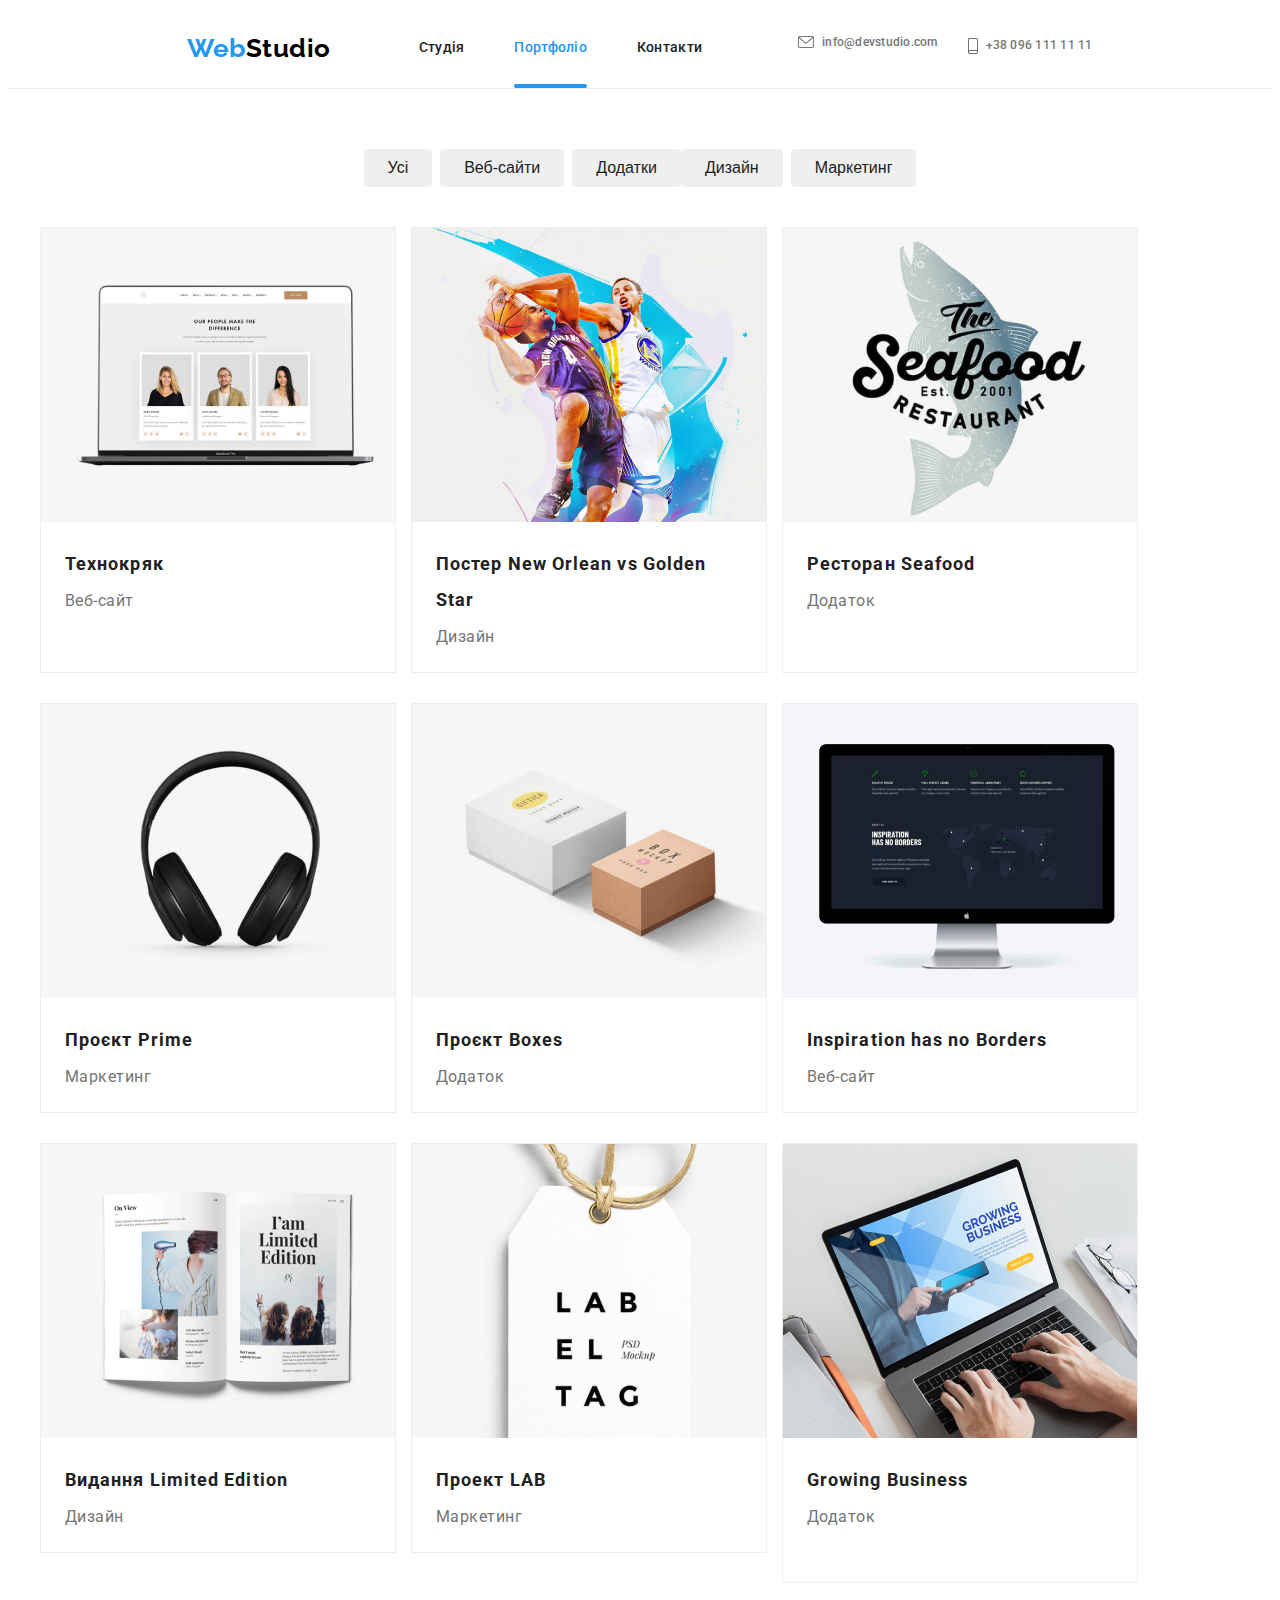
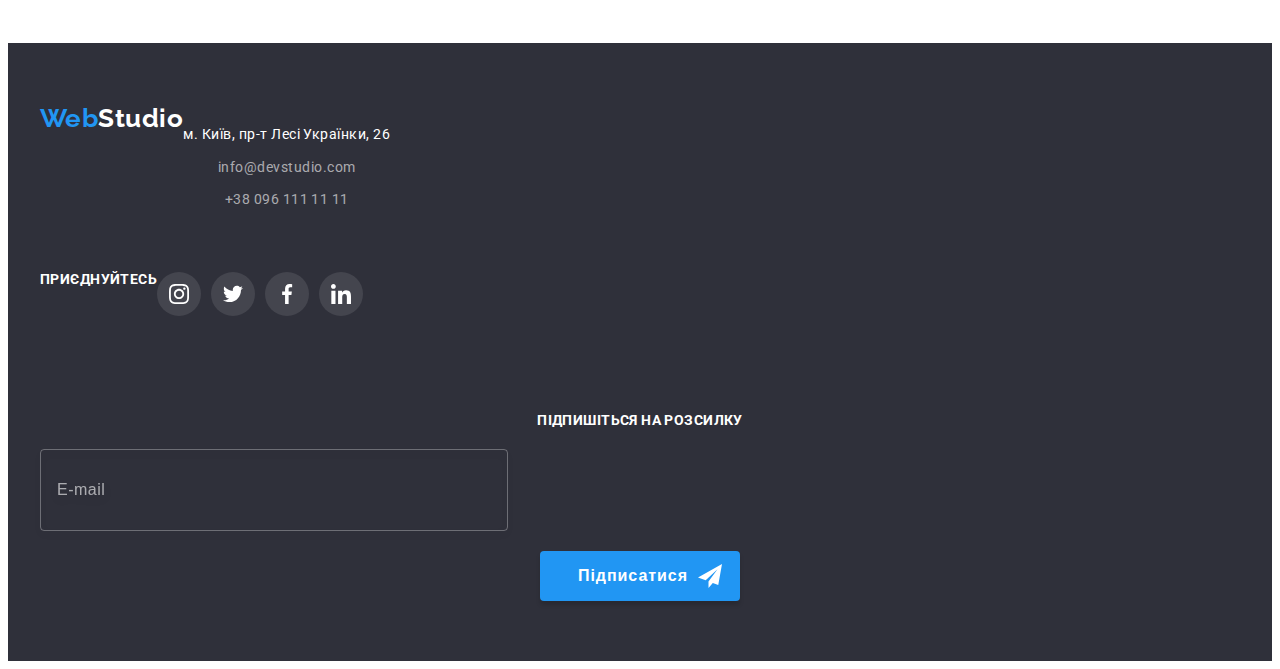
==== portfolio.html @ 5bb10274 "two" ====
<!DOCTYPE html>
<html lang="uk">
  <head>
    <meta charset="UTF-8" />
    <meta http-equiv="X-UA-Compatible" content="IE=edge" />
    <meta name="viewport" content="width=device-width, initial-scale=1.0" />
    <title>Document</title>
    <link
      href="https://fonts.googleapis.com/css2?family=Raleway:wght@700&family=Roboto:wght@400;500;700;900&display=swap"
      rel="stylesheet"
    />
    <link
      rel="stylesheet"
      href="https://cdnjs.cloudflare.com/ajax/libs/modern-normalize/1.1.0/modern-normalize.min.css"
      integrity="sha512-wpPYUAdjBVSE4KJnH1VR1HeZfpl1ub8YT/NKx4PuQ5NmX2tKuGu6U/JRp5y+Y8XG2tV+wKQpNHVUX03MfMFn9Q=="
      crossorigin="anonymous"
      referrerpolicy="no-referrer"
    />
    <link rel="stylesheet" href="./css/main.min.css" />
  </head>

  <body>
    <!--Шапка сайта-->
<header class="header">

  <div class=" header__container container ">
    <a href="./index.html" class="logo">Web<span class="logo__accent">Studio</span></a>


    <button class="navigation-menu__button is-open" type="button" aria-expanded="false" data-menu-button>
      <svg class="menu-icon" width="40" height="40" aria-label="Мобільне меню" aria-controls="navigation__content">
        <use class="menu-btn__menu" href="./images/icons.svg#menu"></use>
        <use class="menu-btn__close" href="./images/icons.svg#close"></use>
      </svg>
    </button>
    <div class="header__mobile is-open" id="header__mobile" data-menu>
      <nav class="navigation navigation-menu">
        <ul class="navigation__list--menu ">
          <li class="navigation__item--menu ">
            <a class="navigation__link--menu  current" href="./index.html">Студія</a>
          </li>
          <li class="navigation__item--menu ">
            <a class="navigation__link--menu " href="./portfolio.html">Портфоліо</a>
          </li>
          <li class="navigation__item--menu "><a class="navigation__link--menu " href="">Контакти</a></li>
        </ul>
      </nav>
      <ul class="contacts--menu ">
        <li class="contacts__item--menu ">
          <a class="contacts__link--menu " href="tel:info@devstudio.com">
            <!--<svg class=" mobile-menu contacts__icon" width="16" height="12">
                    <use href="./images/icons.svg#envelope" />
                  </svg>--> info@devstudio.com
          </a>
        </li>
        <li class="contacts__item--menu ">
          <a class="contacts__link--menu " href="mailto:+380961111111">
            <!--<svg class=" mobile-menu contacts__icon" width="10" height="16">
                    <use href="./images/icons.svg#smartphone" />
                  </svg>-->
            +38 096 111 11 11
          </a>
        </li>
      </ul>
      <ul class="social-menu">
        <li class="social-menu__item"> <a class="social-menu__link" href="">Instagram</a> </li>
        <li class="social-menu__item"> <a class="social-menu__link" href="">Twitter</a> </li>
        <li class="social-menu__item"> <a class="social-menu__link" href="">Facebook</a> </li>
        <li class="social-menu__item"> <a class="social-menu__link" href="">Linkedin</a> </li>
      </ul>
    </div>
    <div class="header__meta">
      <nav class="navigation">

        <ul class="navigation__list">
          <li class="navigation__item">
            <a class="navigation__link" href="./index.html">Студія</a>
          </li>
          <li class="navigation__item">
            <a class="navigation__link navigation__link--current" href="./portfolio.html">Портфоліо</a>
          </li>
          <li class="navigation__item"><a class="navigation__link" href="">Контакти</a></li>
        </ul>
      </nav>
      <ul class="contacts">
        <li class="contacts__item">
          <a class="contacts__link" href="tel:info@devstudio.com"><svg class="contacts__icon" width="16" height="12">
              <use href="./images/icons.svg#envelope" />
            </svg>info@devstudio.com</a>
        </li>
        <li class="contacts__item">
          <a class="contacts__link" href="mailto:+380961111111"><svg class="contacts__icon" width="10" height="16">
              <use href="./images/icons.svg#smartphone" />
            </svg>
            +38 096 111 11 11
          </a>
        </li>
      </ul>
    </div>

  </div>
</header>


    <main>
      <!--Проект-->
      <section class="section-project">
        <div class="container">
          <h1 class="visually-hidden ">Наші проєкти</h1>
          <ul class="filter-project">
            <li class="filter-project__item">
              <button class="filter-project__button" type="button">Усі</button>
            </li>
            <li class="filter-project__item">
              <button class="filter-project__button" type="button">Веб-сайти</button>
            </li>
            <li class="filter-project__item">
              <button class="filter-project__button" type="button">Додатки</button>
            </li>
            <li class="filter-project__item">
              <button class="filter-project__button" type="button">Дизайн</button>
            </li>
            <li class="filter-project__item">
              <button class="filter-project__button" type="button">Маркетинг</button>
            </li>
          </ul>
          <ul class="project-work">
            <li class="project-work__item">
              <a class="project-work__link" href="">
                <div class="project-work__overlay">
                  <img class="project-work__img" src="./images/imgq.jpg" alt="сайт" width="370" />
                  <div class="project-work__meta">
                    <p class="project-work__text">
                      Ресурс пропонує комплексні пропозиції з різним рівнем
                      функціоналу та сервісів. Все це дозволить відвідувачу
                      отримати вичерпні відомості про компанію чи приватну
                      особу.
                    </p>
                  </div>
                </div>

                <div class="project-work__content">
                  <h2 class="project-work__title">Технокряк</h2>
                  <p class="project-work__product">Веб-сайт</p>
                </div>
              </a>
            </li>
            <li class="project-work__item">
              <a class="project-work__link" href=""
                ><div class="project-work__overlay">
                  <img class="project-work__img" src="./images/imgw.jpg" alt="дизайн" width="370" />
                  <div class="project-work__meta">
                    <p class="project-work__text">
                      Ресурс пропонує комплексні пропозиції з різним рівнем
                      функціоналу та сервісів. Все це дозволить відвідувачу
                      отримати вичерпні відомості про компанію чи приватну
                      особу.
                    </p>
                  </div>
                </div>
                <div class="project-work__content">
                  <h2 class="project-work__title">Постер New Orlean vs Golden Star</h2>
                  <p class="project-work__product">Дизайн</p>
                </div>
              </a>
            </li>
            <li class="project-work__item">
              <a class="project-work__link" href="" 
                ><div class="project-work__overlay">
                  <img class="project-work__img" src="./images/imgp.jpg" alt="додаток" width="370" />
                  <div class="project-work__meta">
                    <p class="project-work__text">
                      Ресурс пропонує комплексні пропозиції з різним рівнем
                      функціоналу та сервісів. Все це дозволить відвідувачу
                      отримати вичерпні відомості про компанію чи приватну
                      особу.
                    </p>
                  </div>
                </div>

                <div class="project-work__content">
                  <h2 class="project-work__title">Ресторан Seafood</h2>
                  <p class="project-work__product">Додаток</p>
                </div>
              </a>
            </li>
            <li class="project-work__item">
              <a class="project-work__link" href=""
                ><div class="project-work__overlay">
                  <img class="project-work__img" src="./images/imgr.jpg" alt="маркетинг" width="370" />
                  <div class="project-work__meta">
                    <p class="project-work__text">
                      Ресурс пропонує комплексні пропозиції з різним рівнем
                      функціоналу та сервісів. Все це дозволить відвідувачу
                      отримати вичерпні відомості про компанію чи приватну
                      особу.
                    </p>
                  </div>
                </div>

                <div class="project-work__content">
                  <h2 class="project-work__title">Проєкт Prime</h2>
                  <p class="project-work__product">Маркетинг</p>
                </div>
              </a>
            </li>
            <li class="project-work__item">
              <a class="project-work__link" href="">
                <div class="project-work__overlay">
                  <img class="project-work__img" src="./images/imgt.jpg" alt="проєтк" width="370" />
                  <div class="project-work__meta">
                    <p class="project-work__text">
                      Ресурс пропонує комплексні пропозиції з різним рівнем
                      функціоналу та сервісів. Все це дозволить відвідувачу
                      отримати вичерпні відомості про компанію чи приватну
                      особу.
                    </p>
                  </div>
                </div>
                <div class="project-work__content">
                  <h2 class="project-work__title">Проєкт Boxes</h2>
                  <p class="project-work__product">Додаток</p>
                </div>
              </a>
            </li>
            <li class="project-work__item">
              <a class="project-work__link" href="">
                <div class="project-work__overlay">
                  <img class="project-work__img" src="./images/imgy.jpg" alt="веб-сайт" width="370" />
                  <div class="project-work__meta">
                    <p class="project-work__text">
                      Ресурс пропонує комплексні пропозиції з різним рівнем
                      функціоналу та сервісів. Все це дозволить відвідувачу
                      отримати вичерпні відомості про компанію чи приватну
                      особу.
                    </p>
                  </div>
                </div>
                <div class="project-work__content">
                  <h2 class="project-work__title">Inspiration has no Borders</h2>
                  <p class="project-work__product">Веб-сайт</p>
                </div>
              </a>
            </li>
            <li class="project-work__item">
              <a class="project-work__link" href=""
                ><div class="project-work__overlay">
                  <img class="project-work__img" src="./images/imgu.jpg" alt="видання" width="370" />
                  <div class="project-work__meta">
                    <p class="project-work__text">
                      Ресурс пропонує комплексні пропозиції з різним рівнем
                      функціоналу та сервісів. Все це дозволить відвідувачу
                      отримати вичерпні відомості про компанію чи приватну
                      особу.
                    </p>
                  </div>
                </div>

                <div class="project-work__content">
                  <h2 class="project-work__title">Видання Limited Edition</h2>
                  <p class="project-work__product">Дизайн</p>
                </div>
              </a>
            </li>
            <li class="project-work__item">
              <a class="project-work__link" href=""
                ><div class="project-work__overlay">
                  <img class="project-work__img" src="./images/imgi.jpg" alt="проект" width="370" />
                  <div class="project-work__meta">
                    <p class="project-work__text">
                      Ресурс пропонує комплексні пропозиції з різним рівнем
                      функціоналу та сервісів. Все це дозволить відвідувачу
                      отримати вичерпні відомості про компанію чи приватну
                      особу.
                    </p>
                  </div>
                </div>

                <div class="project-work__content">
                  <h2 class="project-work__title">Проект LAB</h2>
                  <p class="project-work__product">Маркетинг</p>
                </div>
              </a>
            </li>
            <li class="project-work__item">
              <a class="project-work__link" href=""
                ><div class="project-work__overlay">
                  <img class="project-work__img"
                    src="./images/imgo.jpg"
                    alt="бізнес додаток"
                    width="370"
                  />
                  <div class="project-work__meta">
                    <p class="project-work__text">
                      Ресурс пропонує комплексні пропозиції з різним рівнем
                      функціоналу та сервісів. Все це дозволить відвідувачу
                      отримати вичерпні відомості про компанію чи приватну
                      особу.
                    </p>
                  </div>
                </div>

                <div class="project-work__content">
                  <h2 class="project-work__title">Growing Business</h2>
                  <p class="project-work__product">Додаток</p>
                </div>
              </a>
            </li>
          </ul>
        </div>
      </section>
    </main>
    <!--Футер-->
    <footer class="footer">
      <div class="container">
        <ul class="footer__list">
          <li class="footer__item">
            <a href="./index.html" class="logo">Web<span class="logos">Studio</span></a>
            <address class="address">
              <ul class="adress__list">
                <li class="adress__item">
                  <a class="adress__map" href="" target="_blank" rel="noopener noreferrer">
                    м. Київ, пр-т Лесі Українки, 26
                  </a>
                </li>
                <li class="adress__item">
                  <a class="adress__link" href="tel:info@devstudio.com">info@devstudio.com</a>
                </li>
                <li class="adress__item">
                  <a class="adress__link" href="mailto:+380961111111">+38 096 111 11 11</a>
                </li>
              </ul>
            </address>
          </li>
          <li class="footer__item">
            <p class="social-networks__text">Приєднуйтесь</p>
            <ul class="social-networks">
              <li class="social-networks__item">
                <a class="social-networks__link" href=""><svg class="social-networks__icon" width="20" height="20">
                    <use href="./images/icons.svg#instagram" />
                  </svg></a>
              </li>
              <li class="social-networks__item">
                <a class="social-networks__link" href=""><svg class="social-networks__icon" width="20" height="20">
                    <use href="./images/icons.svg#twitter" />
                  </svg></a>
              </li>
              <li class="social-networks__item">
                <a class="social-networks__link" href=""><svg class="social-networks__icon" width="20" height="20">
                    <use href="./images/icons.svg#facebook" />
                  </svg></a>
              </li>
              <li class="social-networks__item">
                <a class="social-networks__link" href=""><svg class="social-networks__icon" width="20" height="20">
                    <use href="./images/icons.svg#linkedin" />
                  </svg></a>
              </li>
            </ul>
          </li>
          <li class="footer__item--form">
            <p class="footer-form__text">Підпишіться на розсилку</p>
            <form class="footer-form"> <label class="footer-form__label">
                <input class="footer-form__input" type="email" name="email" placeholder="E-mail" /></label>
    
              <button class="footer-form__button" type="submit">Підписатися <svg class="footer-form__icon" width="24"
                  height="24">
                  <use href="./images/icons.svg#send" />
                </svg></button>
            </form>
          </li>
        </ul>
      </div>
    </footer>
  </body>
</html>
---- css/main.min.css ----
.navigation__link--current::after{content:"";display:block;width:100%;height:3.75px;background-color:#2196f3;bottom:0;left:0;border-radius:2px}.adress__link:hover,.adress__map:hover,.contacts__link:hover,.navigation__link:hover,.adress__link:focus,.adress__map:focus,.contacts__link:focus,.navigation__link:focus{color:#2196f3}.occupation__list{display:flex;flex-wrap:wrap}.header{background-color:#fff;border-bottom:1px solid #ececec;position:relative}.header__container{justify-content:center;align-items:center;display:flex}.logo{font-family:Raleway,cursive;font-weight:700;font-size:26px;line-height:1.19;text-decoration:none;color:#2196f3}.logo__accent{color:#000}.logos{color:#fff}.navigation__item:not(:last-child){margin-right:50px}.navigation__list{display:flex;margin-left:88px;margin-right:96px}.navigation__link{position:relative;padding-top:32px;padding-bottom:32px;display:block;font-weight:500;font-size:14px;line-height:1.14;letter-spacing:.02em;text-decoration:none;color:#212121;transition:color 250ms cubic-bezier(0.4, 0, 0.2, 1)}.navigation__link--current{color:#2196f3;text-decoration:none}.navigation__link--current::after{position:absolute}.contacts{margin-left:auto;justify-content:center;align-items:center;display:block}.contacts__link{justify-content:center;align-items:center;display:flex;font-weight:500;font-size:12px;line-height:1.16;letter-spacing:.02em;text-decoration:none;color:#757575;transition:color 250ms cubic-bezier(0.4, 0, 0.2, 1)}.contacts__link:hover .contacts__icon{fill:#2196f3}.contacts__link:focus .contacts__icon{fill:#2196f3}.contacts__icon{margin-right:8px;fill:#757575;transition:fill 250ms cubic-bezier(0.4, 0, 0.2, 1)}@media screen and (min-width: 1200px){.contacts__icon .contacts__icon{margin-right:10px}}.header__mobile{display:flex;justify-content:space-between}.header__meta{display:none}@media screen and (min-width: 768px){.header__meta{display:flex}.header__mobile{display:none}.contacts{display:flex;flex-direction:column;align-items:baseline}.contacts__item{margin-right:0}.contacts__item:not(:last-child){margin-bottom:10px}}@media screen and (min-width: 1200px){.contacts{flex-direction:row;margin-left:auto;justify-content:center;align-items:center;display:flex}.contacts__link{justify-content:center;align-items:center;display:inline-flex}.contacts__item:not(:last-child){margin-right:30px}}.navigation-menu__button{display:inline-flex;margin-left:auto;border:0;background-color:rgba(0,0,0,0);width:40px;height:40px}@media screen and (min-width: 768px){.navigation-menu__button{display:none}}.navigation-menu__button .menu-btn__close{display:none}.navigation-menu__button.is-open .menu-btn__close{display:block}.navigation-menu__button.is-open .menu-btn__menu{display:none}.header__mobile{padding-left:40px;align-items:flex-start;display:none;position:absolute;top:100%;left:0;width:100vw;height:100vh;background-color:#fff}@media screen and (min-width: 768px){.header__mobile{display:none}}.header__mobile.is-open{display:block}@media screen and (min-width: 768px){.header__mobile.is-open{display:none}}.social-menu{margin-top:64px;display:flex;align-items:flex-start}@media screen and (min-width: 768px){.social-menu{display:none}}.social-menu__link{text-decoration:none;font-weight:500;font-size:18px;line-height:1.22;letter-spacing:.02em;color:#2196f3}.social-menu__item:not(:last-child){margin-right:20px}.navigation__list--menu{margin-bottom:302px}@media screen and (min-width: 768px){.navigation__list--menu{display:none}}.navigation__item--menu{text-align:left;font-weight:500;font-size:40px;line-height:1.175;letter-spacing:.02em}.navigation__item--menu:not(:last-child){margin-bottom:32px}.navigation__link--menu{text-decoration:none;color:#212121}@media screen and (min-width: 768px){.contacts--menu{display:none}.contacts--menu .contacts__item--menu{font-weight:500;font-size:24px;line-height:1.16;letter-spacing:.02em}.contacts--menu .contacts__item--menu:not(:last-child){margin-bottom:32px}}.contacts__link--menu{text-decoration:none;color:#757575}.hero{margin:0 auto;padding-top:118px;padding-bottom:118px;text-align:center;background-color:#2f303a;background-image:linear-gradient(rgba(47, 48, 58, 0.4), rgba(47, 48, 58, 0.4)),url("../images/fon.jpg");background-repeat:no-repeat;background-size:cover;background-position:center}.hero__title{max-width:360px;margin:0 auto;font-weight:900;font-size:26px;line-height:1.6;text-align:center;letter-spacing:.06em;text-transform:uppercase;color:#fff}@media screen and (min-width: 1200px){.hero{padding-top:200px;padding-bottom:200px}.hero__title{max-width:696px;margin:0 auto;font-weight:900;font-size:44px;line-height:1.36}}@media screen and (min-width: 1200px){.hero__button{width:216px}}@media screen and (min-width: 480px){.hero__button{width:200px}}.hero__button{border-radius:4px;padding-top:10px;padding-bottom:10px;margin-top:30px;height:50px;font-weight:700;font-size:16px;line-height:1.87;align-items:center;text-align:center;letter-spacing:.06em;color:#fff;background-color:#2196f3;transition:250ms cubic-bezier(0.4, 0, 0.2, 1)}.backdrop{position:fixed;top:50%;left:50%;width:450px;height:609px;background-color:rgba(0,0,0,.2);transition:250ms cubic-bezier(0.4, 0, 0.2, 1);z-index:2;transform:translate(-50%, -50%)}.backdrop__modal{overflow:scroll;min-width:370px;min-height:342px;background-color:#fff;position:absolute;top:50%;left:50%;transform:translate(-50%, -50%)}.backdrop.is-hidden{opacity:0;pointer-events:none;overflow:visible;transition:250ms cubic-bezier(0.4, 0, 0.2, 1)}.backdrop.is-hidden .backdrop__modal{transform:translate(-50%, -50%)}.backdrop__button{width:30px;height:30px;background-color:#fff;border-radius:50%;justify-content:center;align-items:center;display:flex;border:1px solid rgba(0,0,0,.1019607843);padding:0;margin-left:auto;margin-top:8px;margin-right:8px;transition:fill 250ms cubic-bezier(0.4, 0, 0.2, 1);cursor:pointer}.backdrop__button:hover .backdrop__icon{fill:#2196f3}.backdrop__button:focus .backdrop__icon{fill:#2196f3}.backdrop__icon{transition:fill 250ms cubic-bezier(0.4, 0, 0.2, 1);cursor:pointer}.form-modal{padding-bottom:40px;padding-left:40px;padding-right:40px;width:100%;height:100%;margin-left:auto;margin-right:auto}.form-modal__title{max-width:360px;font-weight:700;font-size:20px;line-height:1.5;text-align:center;letter-spacing:.03em;margin:0 auto 12px auto;color:#212121}.form-modal__content{display:flex;flex-direction:column;margin-bottom:10px;position:relative}.form-modal__label{font-weight:400;font-size:12px;line-height:1.16;letter-spacing:.01em;color:#757575;text-align:start;margin-top:0;margin-bottom:4px}.form-modal__input{width:370px;height:40px;padding-left:30px;padding-top:11px;padding-bottom:11px;padding-right:30px}.form-modal__input:hover~.form-modal__icon{fill:#2196f3}.form-modal__input:focus~.form-modal__icon{fill:#2196f3}.form-modal__textarea{width:370px;height:120px;padding:12px 16px}.form-modal__textarea::-moz-placeholder{font-weight:400;font-size:12px;line-height:1.16;letter-spacing:.01em;color:rgba(117,117,117,.5)}.form-modal__textarea:-ms-input-placeholder{font-weight:400;font-size:12px;line-height:1.16;letter-spacing:.01em;color:rgba(117,117,117,.5)}.form-modal__textarea::placeholder{font-weight:400;font-size:12px;line-height:1.16;letter-spacing:.01em;color:rgba(117,117,117,.5)}.form-modal__input,.form-modal__textarea{margin-top:0;margin-bottom:0;outline:0;border:1px solid rgba(33,33,33,.2);border-radius:4px;transition:fill,border 250ms cubic-bezier(0.4, 0, 0.2, 1)}.form-modal__input:hover,.form-modal__textarea:hover,.form-modal__input:focus,.form-modal__textarea:focus{border:1px solid #2196f3;border-radius:4px}.form-modal__icon{position:absolute;top:0;left:12px;transform:translateY(160%);transition:fill 250ms cubic-bezier(0.4, 0, 0.2, 1)}.form-modal__checkbox{margin-top:20px;margin-bottom:30px}.form-modal__checkbox--input{position:absolute;width:1px;height:1px;margin:-1px;bottom:0;padding:0;clip:rect(0 0 0 0);overflow:hidden}.form-modal__checkbox--label{font-weight:400;font-size:12px;line-height:1.16;letter-spacing:.03em;color:#757575;justify-content:center;align-items:center;display:flex}.form-modal__checkbox--icon::before{content:" ";display:block;align-self:center;width:16px;height:15px;border:2px solid #212121;box-shadow:0px 4px 4px rgba(0,0,0,.25);border-radius:2px;margin-right:7px}.form-modal__checkbox--input:checked+.form-modal__checkbox--label .form-modal__checkbox--icon::before{content:" ";width:16px;height:15px;background-color:#2196f3;background-image:url("../images/check.svg");background-size:contain;background-origin:border-box;border-radius:2px;border:2px solid #2196f3}.form-modal__checkbox--link{-webkit-text-decoration-line:underline;text-decoration-line:underline;color:#2196f3}.form-modal__button{cursor:pointer;width:200px;height:50px;background-color:#2196f3;box-shadow:0px 4px 4px rgba(0,0,0,.15);border-radius:4px;font-weight:700;font-size:16px;line-height:1.8;justify-content:center;align-items:center;display:flex;text-align:center;letter-spacing:.06em;color:#fff;margin-top:0;margin-bottom:0;margin-left:auto;margin-right:auto;padding:10px 52px}.feature{padding-top:60px;padding-bottom:60px}@media screen and (min-width: 1200px){.feature{padding-top:94px;padding-bottom:94px}}.feature__content{background-color:#f5f4fa;border-radius:4px;justify-content:center;align-items:center;display:flex;height:120px}@media screen and (min-width: 768px){.feature__content{width:354px}}@media screen and (min-width: 1200px){.feature__content{width:270px}}@media screen and (min-width: 768px){.feature__list{display:flex;flex-wrap:wrap;margin-right:-30px}.feature__item{width:354px;margin-right:30px;margin-bottom:30px}}@media screen and (min-width: 1200px){.feature__item{width:270px;margin-bottom:0;margin-right:0}.feature__item:not(:last-child){margin-right:30px}}.feature__icon{width:70px;height:70px;justify-content:center;align-items:center;display:flex}.feature__title{margin-right:0;margin-left:0;margin-top:30px;margin-bottom:10px;font-weight:700;font-size:14px;line-height:1.14;text-transform:uppercase;color:#212121;text-align:center}@media screen and (min-width: 768px){.feature__title{text-align:left}}.feature__text{margin:0;font-weight:400;font-size:14px;line-height:1.7}@media screen and (min-width: 1200px){.occupation{display:block}}.occupation{padding-bottom:94px}.occupation__title{margin-top:0;margin-bottom:50px;font-weight:700;font-size:36px;line-height:1.16;text-align:center;color:#212121}.occupation__item{width:370px;height:294px;margin-right:30px;position:relative}.occupation__item:nth-child(3n){margin-right:0}.occupation__content{background:rgba(47,48,58,.8);position:absolute;width:100%;height:70px;margin:0;bottom:0;right:0}.occupation__text{font-weight:700;font-size:14px;line-height:1.14;text-align:center;letter-spacing:.03em;text-transform:uppercase;color:#fff;padding-top:27px;padding-bottom:27px;margin:0}@media screen and (min-width: 480px)and (max-width: 1200px){.occupation{display:none}}.section{padding-top:60px;padding-bottom:60px;background-color:#f5f4fa}@media screen and (min-width: 1200px){.section{padding-top:94px;padding-bottom:94px}}.section__title{margin-top:0;margin-bottom:30px;font-weight:700;font-size:36px;line-height:1.16;text-align:center;color:#212121}@media screen and (min-width: 1200px){.section__title{margin-bottom:50px}}@media screen and (min-width: 768px){.team{display:flex;flex-wrap:wrap;margin-right:-30px}.team__item{width:354px;margin-right:30px;margin-bottom:30px}.team__item:nth-last-child(-n+2){margin-bottom:0}}.team__content{padding-top:30px;padding-bottom:24px}.team__item{box-shadow:0px 1px 3px rgba(0,0,0,.12),0px 1px 1px rgba(0,0,0,.14),0px 2px 1px rgba(0,0,0,.2);border-radius:0px 0px 4px 4px;border-radius:0px 0px 4px 4px;background-color:#fff}.team__title{margin-top:0;margin-bottom:10px;font-weight:500;font-size:16px;line-height:1.19;text-align:center;color:#212121}.team__text{margin-top:0;margin-bottom:16px;font-weight:400;font-size:16px;line-height:1.18;text-align:center}.social{justify-content:center;align-items:center;display:flex}.social__item:not(:last-child){margin-right:10px}.social__link{border-radius:50%;justify-content:center;align-items:center;display:flex;width:40px;height:40px;background-color:#fff;transition:background-color 250ms cubic-bezier(0.4, 0, 0.2, 1)}.social__link:hover{background-color:#2196f3}.social__link:focus{background-color:#2196f3}.social__icon{width:20px;height:20px;fill:#afb1b8;transition:fill 250ms cubic-bezier(0.4, 0, 0.2, 1)}.social__link:hover .social__icon,.social__link:focus .social__icon{fill:#fff}.client{padding-top:94px;padding-bottom:98px}.client__title{margin-top:0;margin-bottom:30px;margin-left:0;margin-right:0;font-weight:700;font-size:36px;line-height:1.16;text-align:center;letter-spacing:.03em;color:#212121}@media screen and (min-width: 480px){.client__list{flex-wrap:wrap;display:flex}.client__item{margin-right:30px;margin-bottom:30px}.client__item:nth-child(3n+2){margin-right:0}}.client__list{justify-content:center;align-items:center;display:flex}.client__item:not(:last-child){margin-right:30px}.client__link{border:1px solid #afb1b8;border-radius:4px;width:170px;height:92px;justify-content:center;align-items:center;display:flex;transition:border 250ms cubic-bezier(0.4, 0, 0.2, 1)}.client__link:hover{border:1px solid #2196f3}.client__link:focus{border:1px solid #2196f3}.client__icon{justify-content:center;align-items:center;display:flex;fill:#afb1b8;transition:fill 250ms cubic-bezier(0.4, 0, 0.2, 1)}.client__link:hover .client__icon,.client__link:focus .client__icon{fill:#2196f3}.section-project{padding-top:60px;padding-bottom:60px}.filter-project{margin-top:0;margin-bottom:0;margin-left:0;margin-right:0}.filter-project__button{border-radius:4px;padding:6px 24px;cursor:pointer;font-weight:500;font-size:16px;line-height:1.62;color:#212121;transition:color,background-color 250ms cubic-bezier(0.4, 0, 0.2, 1)}@media screen and (min-width: 480px){.filter-project{display:flex;flex-wrap:wrap;width:326px}.filter-project__item{margin-right:8px}.filter-project__item:nth-child(3n){margin-right:0}}@media screen and (min-width: 768px){.filter-project{justify-content:center;align-items:center;display:flex;text-align:center;width:575px;margin:0 auto}.filter-project__item{margin-right:8px}.filter-project__item:nth-child(5n){margin-right:0}}.filter-project__item{margin-bottom:15px;border-radius:4px;transition:box-shadow 250ms cubic-bezier(0.4, 0, 0.2, 1)}.filter-project__item:hover,.filter-project__item:focus{box-shadow:0px 3px 1px rgba(0,0,0,.1),0px 1px 2px rgba(0,0,0,.08),0px 2px 2px rgba(0,0,0,.12);border-radius:4px}.filter-project .filter-project__button:hover,.filter-project .filter-project__button:focus{color:#fff;background-color:#2196f3}.project-work{margin-top:25px}.project-work__link{text-decoration:none}.project-work__item{background-color:#fff;border:1px solid #eee;transition:box-shadow 250ms cubic-bezier(0.4, 0, 0.2, 1)}@media screen and (min-width: 480px){.project-work__item{width:450px}.project-work__item:not(:last-child){margin-bottom:30px}}@media screen and (min-width: 480px){.project-work__item{width:354px;margin-right:15px}.project-work__item:not(:last-child){margin-bottom:30px}.project-work{flex-wrap:wrap;display:flex;margin-right:-15px}}.project-work__item:hover{box-shadow:0px 1px 1px rgba(0,0,0,.12),0px 4px 4px rgba(0,0,0,.06),1px 4px 6px rgba(0,0,0,.16)}.project-work__overlay{position:relative;overflow:hidden;transition:250ms cubic-bezier(0.4, 0, 0.2, 1)}.project-work__meta{position:absolute;bottom:0;left:0;margin:0;width:100%;height:100%;background-color:#2196f3;padding:63px 24px;transform:translateY(100%);opacity:0;overflow:hidden;transition:250ms cubic-bezier(0.4, 0, 0.2, 1)}.project-work__link:hover .project-work__meta{opacity:1}.project-work__link:hover .project-work__meta{transform:translateY(0)}.project-work__content{padding:20px 24px}.project-work__text{font-weight:400;font-size:18px;line-height:1.5;letter-spacing:.03em;color:#fff;margin:0}.project-work__title{margin-top:0;margin-bottom:4px;font-weight:700;font-size:18px;line-height:2;letter-spacing:.06em;text-decoration:none;color:#212121}.project-work__product{margin-top:0;margin-bottom:0;font-weight:400;font-size:16px;line-height:1.87;text-decoration:none;color:#757575}.footer{margin-top:0;margin-bottom:0;padding-top:60px;padding-bottom:60px;background-color:#2f303a;text-align:center}.footer__item:not(:last-child){margin-bottom:60px}@media screen and (min-width: 768px){.footer__item{display:flex}.adress__list{display:inline-block;align-items:flex-start}}.adress__list{margin-top:20px}.adress__item:not(:last-child){margin-bottom:9px}.adress__map{font-weight:400;font-size:14px;line-height:1.71;text-decoration:none;font-style:normal;color:#fff;transition:color 250ms cubic-bezier(0.4, 0, 0.2, 1)}.adress__link{font-weight:400;font-size:14px;line-height:1.71;text-decoration:none;font-style:normal;color:rgba(255,255,255,.6);transition:color 250ms cubic-bezier(0.4, 0, 0.2, 1)}.social-networks{justify-content:center;align-items:center;display:flex;margin-bottom:37px}.social-networks__text{font-weight:700;font-size:14px;line-height:1.14;letter-spacing:.03em;text-transform:uppercase;color:#fff;margin-top:0}.social-networks__item:not(:last-child){margin-right:10px}.social-networks__link{border-radius:50%;justify-content:center;align-items:center;display:flex;width:44px;height:44px;background-color:rgba(255,255,255,.1);transition:250ms cubic-bezier(0.4, 0, 0.2, 1)}.social-networks__link:hover{background-color:#2196f3}.social-networks__link:focus{background-color:#2196f3}.social-networks__icon{fill:#fff}.footer-form__text{font-weight:700;font-size:14px;line-height:1.14;letter-spacing:.03em;text-transform:uppercase;color:#fff;margin-bottom:20px;margin-top:0}.footer-form__input{width:450px;height:50px;border:1px solid rgba(255,255,255,.3);filter:drop-shadow(0px 4px 4px rgba(0, 0, 0, 0.15));border-radius:4px;background-color:rgba(0,0,0,0);padding:0;outline:0;padding-left:16px;padding-top:15px;padding-bottom:15px;color:#fff;margin-bottom:20px;justify-content:center;align-items:center;display:flex}.footer-form__input::-moz-placeholder{font-weight:400;font-size:16px;line-height:1.25;justify-content:center;align-items:center;display:flex;letter-spacing:.03em;color:rgba(255,255,255,.6)}.footer-form__input:-ms-input-placeholder{font-weight:400;font-size:16px;line-height:1.25;justify-content:center;align-items:center;display:flex;letter-spacing:.03em;color:rgba(255,255,255,.6)}.footer-form__input::placeholder{font-weight:400;font-size:16px;line-height:1.25;justify-content:center;align-items:center;display:flex;letter-spacing:.03em;color:rgba(255,255,255,.6)}.footer-form__icon{margin-left:10px;margin-right:8px;text-align:center}.footer-form__button{width:200px;height:50px;background-color:#2196f3;box-shadow:0px 4px 4px rgba(0,0,0,.15);border-radius:4px;font-weight:700;font-size:16px;line-height:1.87;justify-content:center;align-items:center;display:inline-flex;text-align:center;letter-spacing:.06em;color:#fff;padding-top:10px;padding-bottom:10px;padding-left:28px;padding-right:0}body{color:#757575;font-family:Roboto,sans-serif;letter-spacing:.03em}ul{list-style:none;margin:0;padding:0}button{border:none}textarea{resize:none}.container{margin:0 auto;padding:0 15px}@media screen and (min-width: 768px){.container{width:768px}}@media screen and (min-width: 1200px){.container{width:1200px}}.visually-hidden{position:absolute;width:1px;height:1px;margin:-1px;border:0;padding:0;white-space:nowrap;-webkit-clip-path:inset(100%);clip-path:inset(100%);clip:rect(0 0 0 0);overflow:hidden}/*# sourceMappingURL=main.min.css.map */
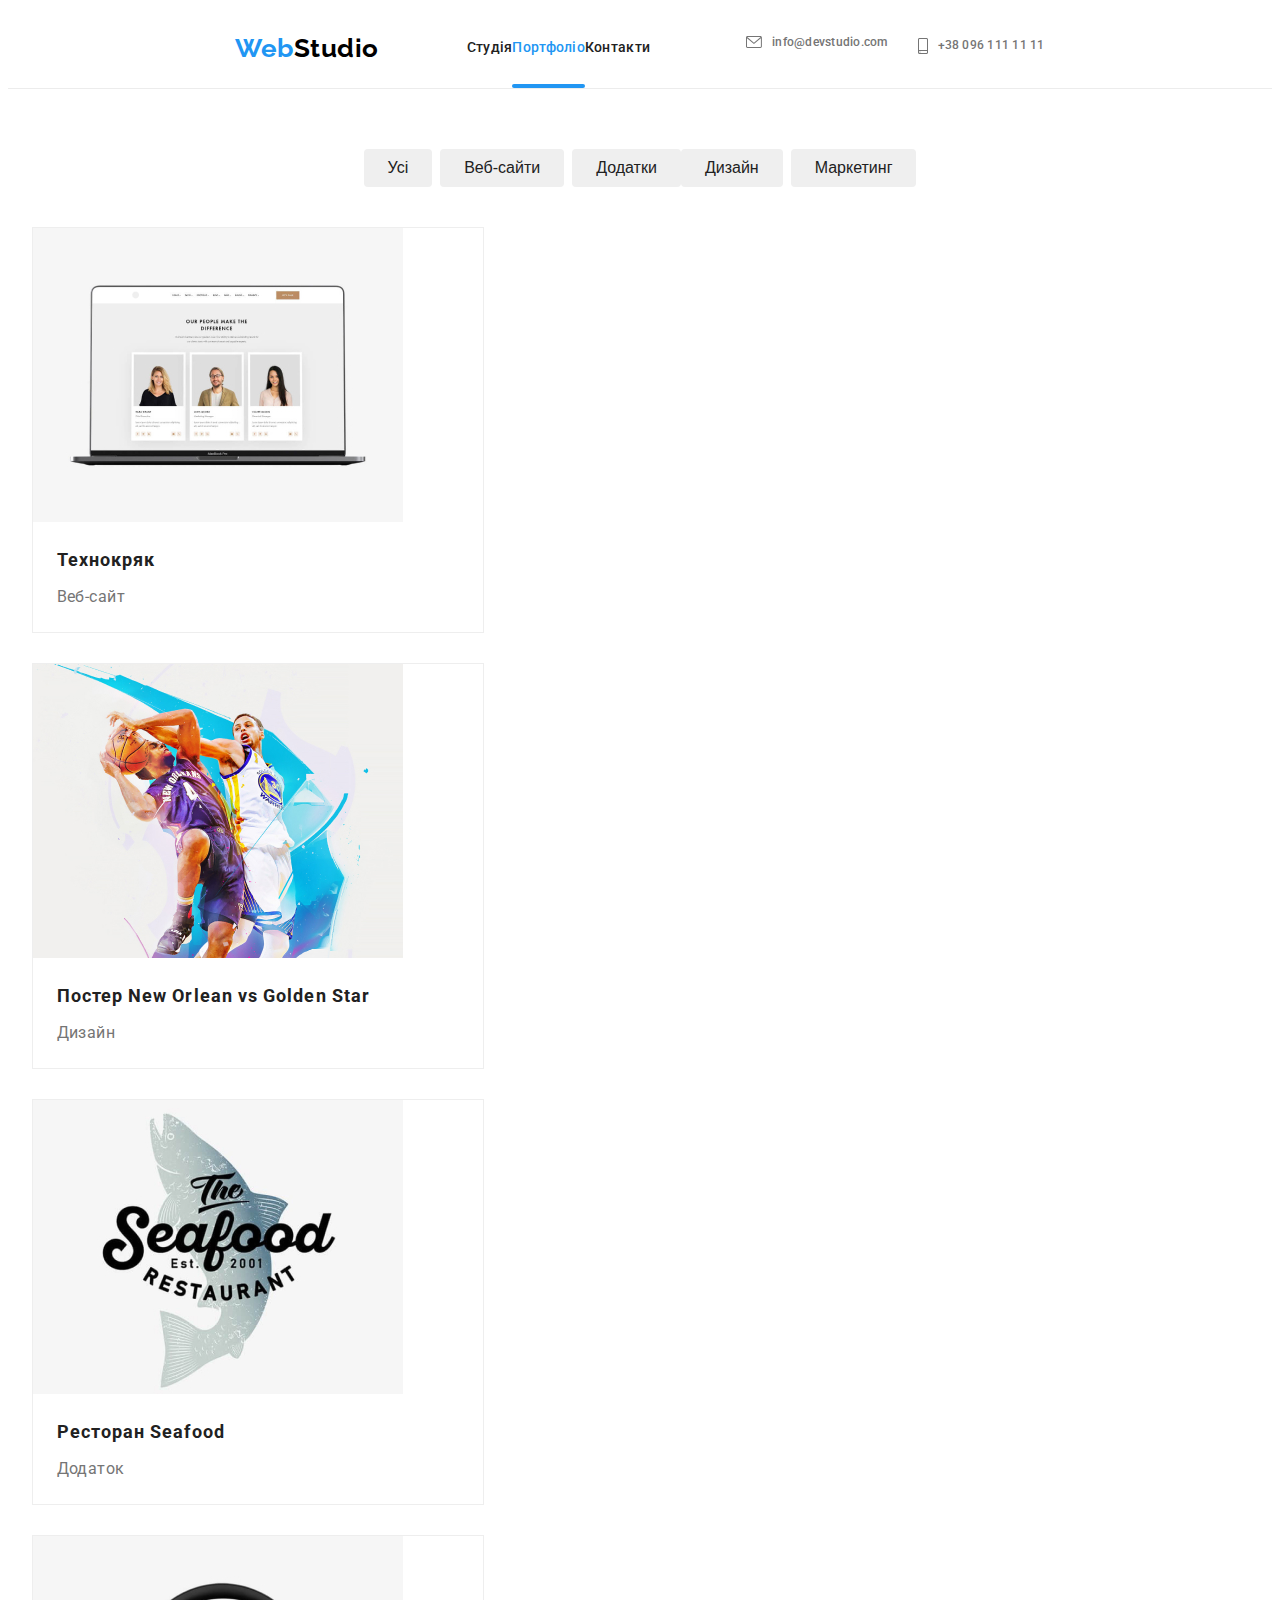
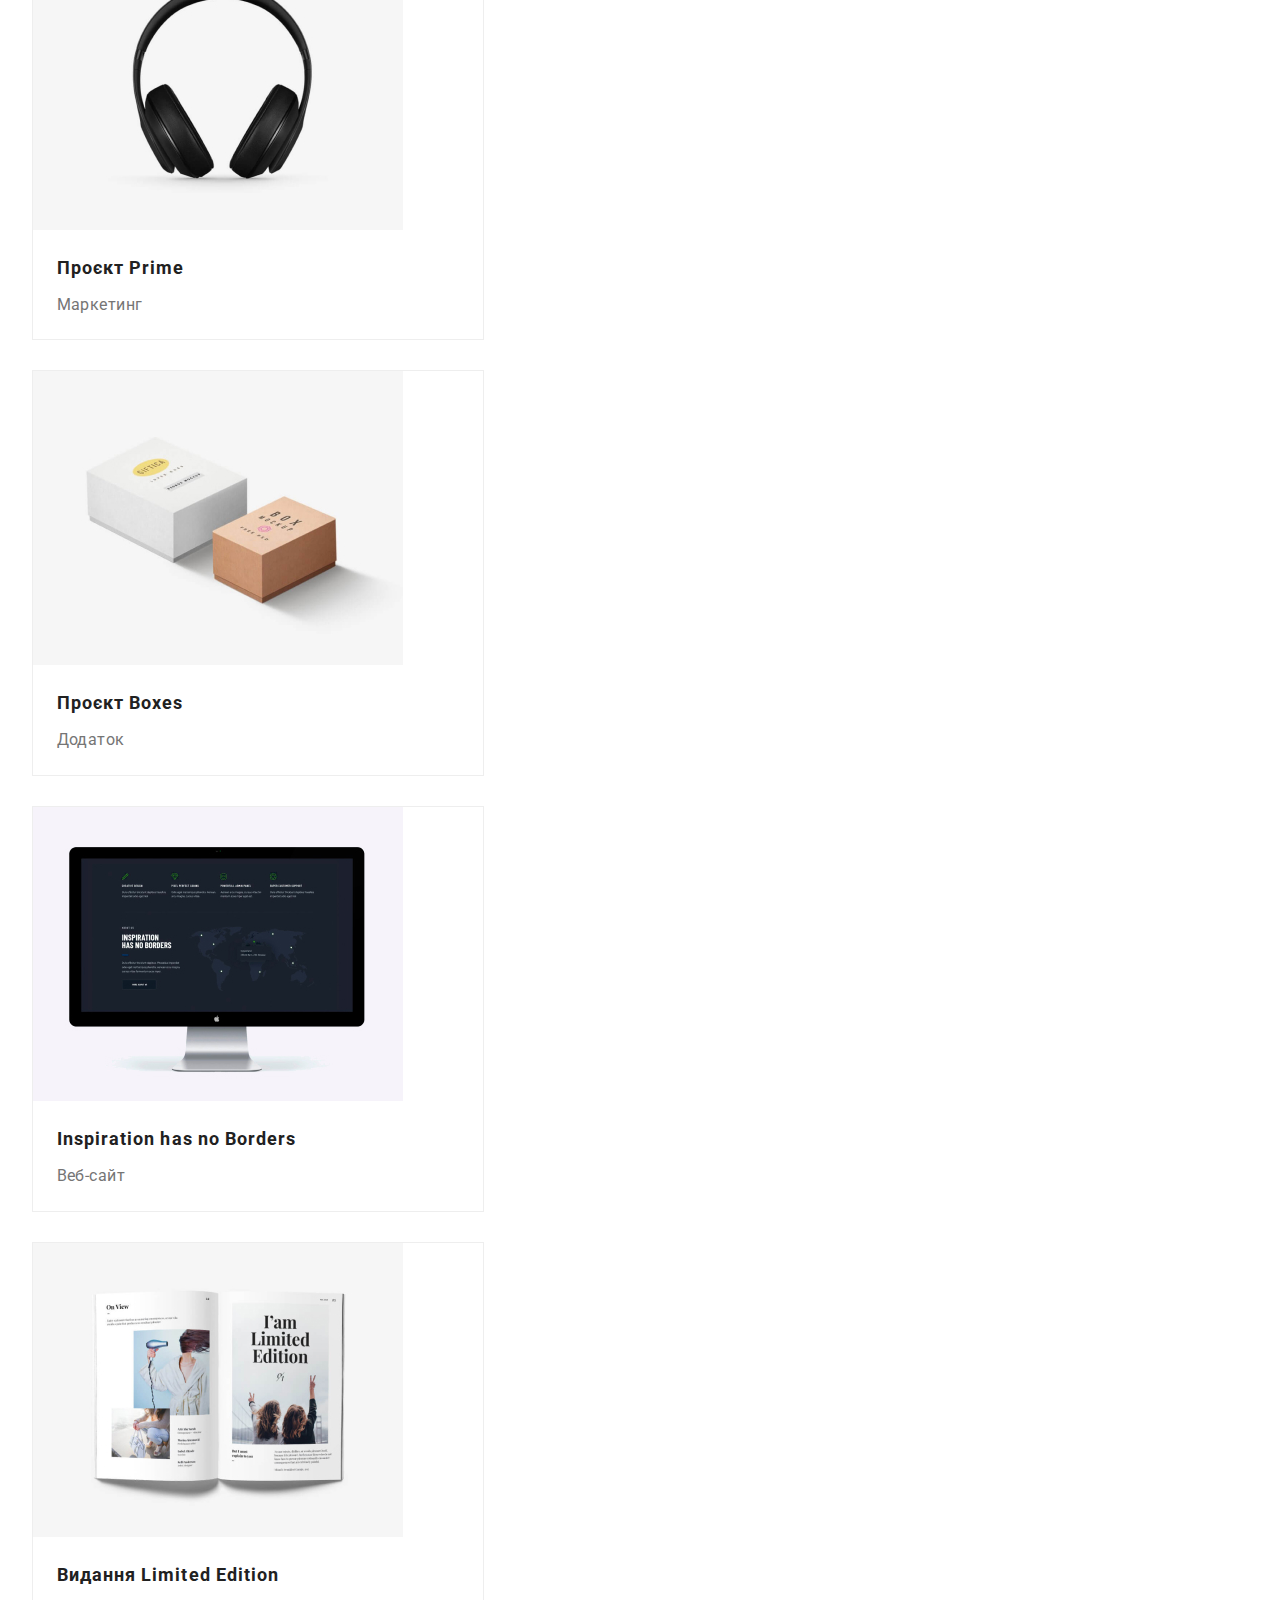
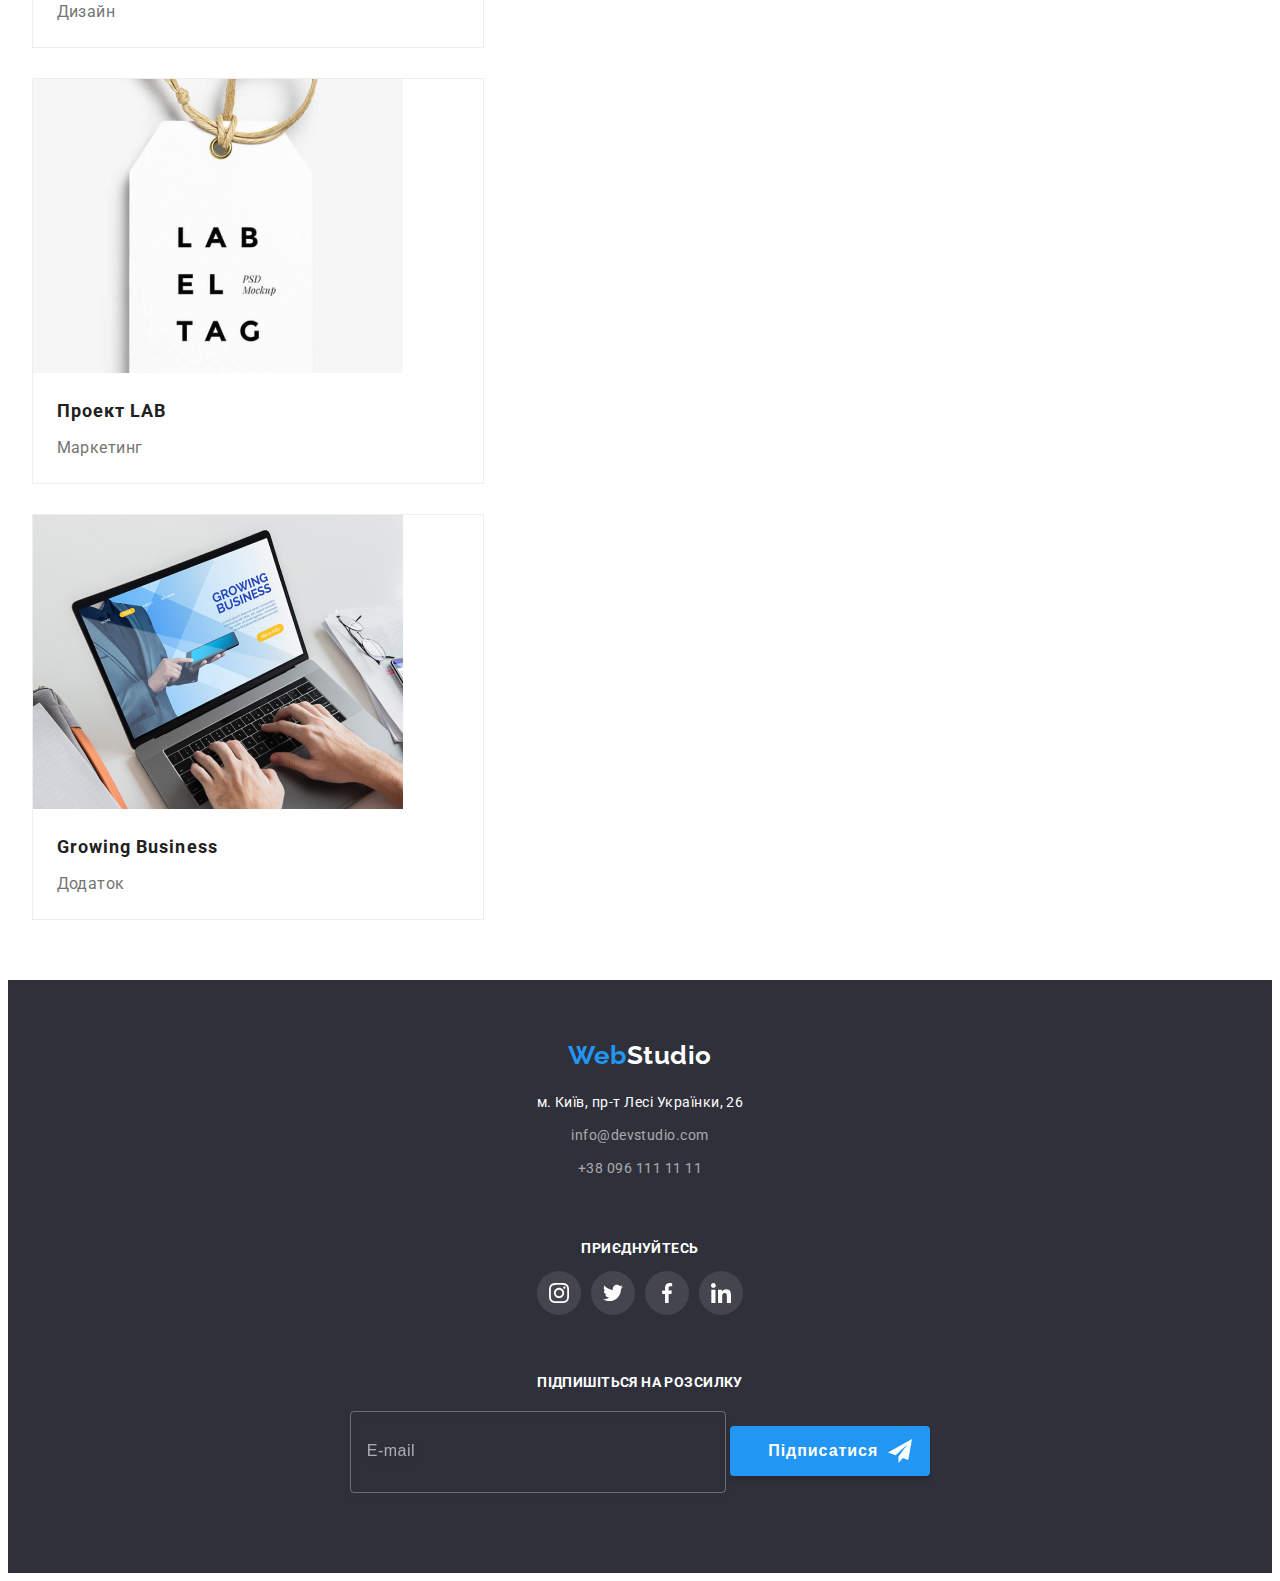
==== commit de3bf395: "three" ====
--- a/portfolio.html
+++ b/portfolio.html
@@ -22,42 +22,31 @@
   <body>
     <!--Шапка сайта-->
 <header class="header">
-
   <div class=" header__container container ">
     <a href="./index.html" class="logo">Web<span class="logo__accent">Studio</span></a>
-
-
-    <button class="navigation-menu__button is-open" type="button" aria-expanded="false" data-menu-button>
+    <button class="navigation-menu__button" type="button" aria-expanded="false" data-menu-button>
       <svg class="menu-icon" width="40" height="40" aria-label="Мобільне меню" aria-controls="navigation__content">
         <use class="menu-btn__menu" href="./images/icons.svg#menu"></use>
         <use class="menu-btn__close" href="./images/icons.svg#close"></use>
       </svg>
     </button>
-    <div class="header__mobile is-open" id="header__mobile" data-menu>
-      <nav class="navigation navigation-menu">
-        <ul class="navigation__list--menu ">
-          <li class="navigation__item--menu ">
-            <a class="navigation__link--menu  current" href="./index.html">Студія</a>
-          </li>
-          <li class="navigation__item--menu ">
-            <a class="navigation__link--menu " href="./portfolio.html">Портфоліо</a>
-          </li>
-          <li class="navigation__item--menu "><a class="navigation__link--menu " href="">Контакти</a></li>
-        </ul>
-      </nav>
+    <div class="header__mobile" id="header__mobile" data-menu>
+      <ul class="navigation__list--menu ">
+        <li class="navigation__item--menu ">
+          <a class="navigation__link--menu" href="./index.html">Студія</a>
+        </li>
+        <li class="navigation__item--menu ">
+          <a class="navigation__link--menu" href="./portfolio.html">Портфоліо</a>
+        </li>
+        <li class="navigation__item--menu "><a class="navigation__link--menu " href="">Контакти</a></li>
+      </ul>
       <ul class="contacts--menu ">
         <li class="contacts__item--menu ">
-          <a class="contacts__link--menu " href="tel:info@devstudio.com">
-            <!--<svg class=" mobile-menu contacts__icon" width="16" height="12">
-                    <use href="./images/icons.svg#envelope" />
-                  </svg>--> info@devstudio.com
+          <a class="contacts__link--menu " href="tel:info@devstudio.com"> info@devstudio.com
           </a>
         </li>
         <li class="contacts__item--menu ">
           <a class="contacts__link--menu " href="mailto:+380961111111">
-            <!--<svg class=" mobile-menu contacts__icon" width="10" height="16">
-                    <use href="./images/icons.svg#smartphone" />
-                  </svg>-->
             +38 096 111 11 11
           </a>
         </li>
@@ -69,19 +58,16 @@
         <li class="social-menu__item"> <a class="social-menu__link" href="">Linkedin</a> </li>
       </ul>
     </div>
-    <div class="header__meta">
-      <nav class="navigation">
-
-        <ul class="navigation__list">
-          <li class="navigation__item">
-            <a class="navigation__link" href="./index.html">Студія</a>
-          </li>
-          <li class="navigation__item">
-            <a class="navigation__link navigation__link--current" href="./portfolio.html">Портфоліо</a>
-          </li>
-          <li class="navigation__item"><a class="navigation__link" href="">Контакти</a></li>
-        </ul>
-      </nav>
+    <div class="header__model">
+      <ul class="navigation__list">
+        <li class="navigation__item">
+          <a class="navigation__link " href="./index.html">Студія</a>
+        </li>
+        <li class="navigation__item">
+          <a class="navigation__link navigation__link--current" href="./portfolio.html">Портфоліо</a>
+        </li>
+        <li class="navigation__item"><a class="navigation__link" href="">Контакти</a></li>
+      </ul>
       <ul class="contacts">
         <li class="contacts__item">
           <a class="contacts__link" href="tel:info@devstudio.com"><svg class="contacts__icon" width="16" height="12">
@@ -97,7 +83,6 @@
         </li>
       </ul>
     </div>
-
   </div>
 </header>
 
--- a/css/main.min.css
+++ b/css/main.min.css
@@ -1 +1 @@
-.navigation__link--current::after{content:"";display:block;width:100%;height:3.75px;background-color:#2196f3;bottom:0;left:0;border-radius:2px}.adress__link:hover,.adress__map:hover,.contacts__link:hover,.navigation__link:hover,.adress__link:focus,.adress__map:focus,.contacts__link:focus,.navigation__link:focus{color:#2196f3}.occupation__list{display:flex;flex-wrap:wrap}.header{background-color:#fff;border-bottom:1px solid #ececec;position:relative}.header__container{justify-content:center;align-items:center;display:flex}.logo{font-family:Raleway,cursive;font-weight:700;font-size:26px;line-height:1.19;text-decoration:none;color:#2196f3}.logo__accent{color:#000}.logos{color:#fff}.navigation__item:not(:last-child){margin-right:50px}.navigation__list{display:flex;margin-left:88px;margin-right:96px}.navigation__link{position:relative;padding-top:32px;padding-bottom:32px;display:block;font-weight:500;font-size:14px;line-height:1.14;letter-spacing:.02em;text-decoration:none;color:#212121;transition:color 250ms cubic-bezier(0.4, 0, 0.2, 1)}.navigation__link--current{color:#2196f3;text-decoration:none}.navigation__link--current::after{position:absolute}.contacts{margin-left:auto;justify-content:center;align-items:center;display:block}.contacts__link{justify-content:center;align-items:center;display:flex;font-weight:500;font-size:12px;line-height:1.16;letter-spacing:.02em;text-decoration:none;color:#757575;transition:color 250ms cubic-bezier(0.4, 0, 0.2, 1)}.contacts__link:hover .contacts__icon{fill:#2196f3}.contacts__link:focus .contacts__icon{fill:#2196f3}.contacts__icon{margin-right:8px;fill:#757575;transition:fill 250ms cubic-bezier(0.4, 0, 0.2, 1)}@media screen and (min-width: 1200px){.contacts__icon .contacts__icon{margin-right:10px}}.header__mobile{display:flex;justify-content:space-between}.header__meta{display:none}@media screen and (min-width: 768px){.header__meta{display:flex}.header__mobile{display:none}.contacts{display:flex;flex-direction:column;align-items:baseline}.contacts__item{margin-right:0}.contacts__item:not(:last-child){margin-bottom:10px}}@media screen and (min-width: 1200px){.contacts{flex-direction:row;margin-left:auto;justify-content:center;align-items:center;display:flex}.contacts__link{justify-content:center;align-items:center;display:inline-flex}.contacts__item:not(:last-child){margin-right:30px}}.navigation-menu__button{display:inline-flex;margin-left:auto;border:0;background-color:rgba(0,0,0,0);width:40px;height:40px}@media screen and (min-width: 768px){.navigation-menu__button{display:none}}.navigation-menu__button .menu-btn__close{display:none}.navigation-menu__button.is-open .menu-btn__close{display:block}.navigation-menu__button.is-open .menu-btn__menu{display:none}.header__mobile{padding-left:40px;align-items:flex-start;display:none;position:absolute;top:100%;left:0;width:100vw;height:100vh;background-color:#fff}@media screen and (min-width: 768px){.header__mobile{display:none}}.header__mobile.is-open{display:block}@media screen and (min-width: 768px){.header__mobile.is-open{display:none}}.social-menu{margin-top:64px;display:flex;align-items:flex-start}@media screen and (min-width: 768px){.social-menu{display:none}}.social-menu__link{text-decoration:none;font-weight:500;font-size:18px;line-height:1.22;letter-spacing:.02em;color:#2196f3}.social-menu__item:not(:last-child){margin-right:20px}.navigation__list--menu{margin-bottom:302px}@media screen and (min-width: 768px){.navigation__list--menu{display:none}}.navigation__item--menu{text-align:left;font-weight:500;font-size:40px;line-height:1.175;letter-spacing:.02em}.navigation__item--menu:not(:last-child){margin-bottom:32px}.navigation__link--menu{text-decoration:none;color:#212121}@media screen and (min-width: 768px){.contacts--menu{display:none}.contacts--menu .contacts__item--menu{font-weight:500;font-size:24px;line-height:1.16;letter-spacing:.02em}.contacts--menu .contacts__item--menu:not(:last-child){margin-bottom:32px}}.contacts__link--menu{text-decoration:none;color:#757575}.hero{margin:0 auto;padding-top:118px;padding-bottom:118px;text-align:center;background-color:#2f303a;background-image:linear-gradient(rgba(47, 48, 58, 0.4), rgba(47, 48, 58, 0.4)),url("../images/fon.jpg");background-repeat:no-repeat;background-size:cover;background-position:center}.hero__title{max-width:360px;margin:0 auto;font-weight:900;font-size:26px;line-height:1.6;text-align:center;letter-spacing:.06em;text-transform:uppercase;color:#fff}@media screen and (min-width: 1200px){.hero{padding-top:200px;padding-bottom:200px}.hero__title{max-width:696px;margin:0 auto;font-weight:900;font-size:44px;line-height:1.36}}@media screen and (min-width: 1200px){.hero__button{width:216px}}@media screen and (min-width: 480px){.hero__button{width:200px}}.hero__button{border-radius:4px;padding-top:10px;padding-bottom:10px;margin-top:30px;height:50px;font-weight:700;font-size:16px;line-height:1.87;align-items:center;text-align:center;letter-spacing:.06em;color:#fff;background-color:#2196f3;transition:250ms cubic-bezier(0.4, 0, 0.2, 1)}.backdrop{position:fixed;top:50%;left:50%;width:450px;height:609px;background-color:rgba(0,0,0,.2);transition:250ms cubic-bezier(0.4, 0, 0.2, 1);z-index:2;transform:translate(-50%, -50%)}.backdrop__modal{overflow:scroll;min-width:370px;min-height:342px;background-color:#fff;position:absolute;top:50%;left:50%;transform:translate(-50%, -50%)}.backdrop.is-hidden{opacity:0;pointer-events:none;overflow:visible;transition:250ms cubic-bezier(0.4, 0, 0.2, 1)}.backdrop.is-hidden .backdrop__modal{transform:translate(-50%, -50%)}.backdrop__button{width:30px;height:30px;background-color:#fff;border-radius:50%;justify-content:center;align-items:center;display:flex;border:1px solid rgba(0,0,0,.1019607843);padding:0;margin-left:auto;margin-top:8px;margin-right:8px;transition:fill 250ms cubic-bezier(0.4, 0, 0.2, 1);cursor:pointer}.backdrop__button:hover .backdrop__icon{fill:#2196f3}.backdrop__button:focus .backdrop__icon{fill:#2196f3}.backdrop__icon{transition:fill 250ms cubic-bezier(0.4, 0, 0.2, 1);cursor:pointer}.form-modal{padding-bottom:40px;padding-left:40px;padding-right:40px;width:100%;height:100%;margin-left:auto;margin-right:auto}.form-modal__title{max-width:360px;font-weight:700;font-size:20px;line-height:1.5;text-align:center;letter-spacing:.03em;margin:0 auto 12px auto;color:#212121}.form-modal__content{display:flex;flex-direction:column;margin-bottom:10px;position:relative}.form-modal__label{font-weight:400;font-size:12px;line-height:1.16;letter-spacing:.01em;color:#757575;text-align:start;margin-top:0;margin-bottom:4px}.form-modal__input{width:370px;height:40px;padding-left:30px;padding-top:11px;padding-bottom:11px;padding-right:30px}.form-modal__input:hover~.form-modal__icon{fill:#2196f3}.form-modal__input:focus~.form-modal__icon{fill:#2196f3}.form-modal__textarea{width:370px;height:120px;padding:12px 16px}.form-modal__textarea::-moz-placeholder{font-weight:400;font-size:12px;line-height:1.16;letter-spacing:.01em;color:rgba(117,117,117,.5)}.form-modal__textarea:-ms-input-placeholder{font-weight:400;font-size:12px;line-height:1.16;letter-spacing:.01em;color:rgba(117,117,117,.5)}.form-modal__textarea::placeholder{font-weight:400;font-size:12px;line-height:1.16;letter-spacing:.01em;color:rgba(117,117,117,.5)}.form-modal__input,.form-modal__textarea{margin-top:0;margin-bottom:0;outline:0;border:1px solid rgba(33,33,33,.2);border-radius:4px;transition:fill,border 250ms cubic-bezier(0.4, 0, 0.2, 1)}.form-modal__input:hover,.form-modal__textarea:hover,.form-modal__input:focus,.form-modal__textarea:focus{border:1px solid #2196f3;border-radius:4px}.form-modal__icon{position:absolute;top:0;left:12px;transform:translateY(160%);transition:fill 250ms cubic-bezier(0.4, 0, 0.2, 1)}.form-modal__checkbox{margin-top:20px;margin-bottom:30px}.form-modal__checkbox--input{position:absolute;width:1px;height:1px;margin:-1px;bottom:0;padding:0;clip:rect(0 0 0 0);overflow:hidden}.form-modal__checkbox--label{font-weight:400;font-size:12px;line-height:1.16;letter-spacing:.03em;color:#757575;justify-content:center;align-items:center;display:flex}.form-modal__checkbox--icon::before{content:" ";display:block;align-self:center;width:16px;height:15px;border:2px solid #212121;box-shadow:0px 4px 4px rgba(0,0,0,.25);border-radius:2px;margin-right:7px}.form-modal__checkbox--input:checked+.form-modal__checkbox--label .form-modal__checkbox--icon::before{content:" ";width:16px;height:15px;background-color:#2196f3;background-image:url("../images/check.svg");background-size:contain;background-origin:border-box;border-radius:2px;border:2px solid #2196f3}.form-modal__checkbox--link{-webkit-text-decoration-line:underline;text-decoration-line:underline;color:#2196f3}.form-modal__button{cursor:pointer;width:200px;height:50px;background-color:#2196f3;box-shadow:0px 4px 4px rgba(0,0,0,.15);border-radius:4px;font-weight:700;font-size:16px;line-height:1.8;justify-content:center;align-items:center;display:flex;text-align:center;letter-spacing:.06em;color:#fff;margin-top:0;margin-bottom:0;margin-left:auto;margin-right:auto;padding:10px 52px}.feature{padding-top:60px;padding-bottom:60px}@media screen and (min-width: 1200px){.feature{padding-top:94px;padding-bottom:94px}}.feature__content{background-color:#f5f4fa;border-radius:4px;justify-content:center;align-items:center;display:flex;height:120px}@media screen and (min-width: 768px){.feature__content{width:354px}}@media screen and (min-width: 1200px){.feature__content{width:270px}}@media screen and (min-width: 768px){.feature__list{display:flex;flex-wrap:wrap;margin-right:-30px}.feature__item{width:354px;margin-right:30px;margin-bottom:30px}}@media screen and (min-width: 1200px){.feature__item{width:270px;margin-bottom:0;margin-right:0}.feature__item:not(:last-child){margin-right:30px}}.feature__icon{width:70px;height:70px;justify-content:center;align-items:center;display:flex}.feature__title{margin-right:0;margin-left:0;margin-top:30px;margin-bottom:10px;font-weight:700;font-size:14px;line-height:1.14;text-transform:uppercase;color:#212121;text-align:center}@media screen and (min-width: 768px){.feature__title{text-align:left}}.feature__text{margin:0;font-weight:400;font-size:14px;line-height:1.7}@media screen and (min-width: 1200px){.occupation{display:block}}.occupation{padding-bottom:94px}.occupation__title{margin-top:0;margin-bottom:50px;font-weight:700;font-size:36px;line-height:1.16;text-align:center;color:#212121}.occupation__item{width:370px;height:294px;margin-right:30px;position:relative}.occupation__item:nth-child(3n){margin-right:0}.occupation__content{background:rgba(47,48,58,.8);position:absolute;width:100%;height:70px;margin:0;bottom:0;right:0}.occupation__text{font-weight:700;font-size:14px;line-height:1.14;text-align:center;letter-spacing:.03em;text-transform:uppercase;color:#fff;padding-top:27px;padding-bottom:27px;margin:0}@media screen and (min-width: 480px)and (max-width: 1200px){.occupation{display:none}}.section{padding-top:60px;padding-bottom:60px;background-color:#f5f4fa}@media screen and (min-width: 1200px){.section{padding-top:94px;padding-bottom:94px}}.section__title{margin-top:0;margin-bottom:30px;font-weight:700;font-size:36px;line-height:1.16;text-align:center;color:#212121}@media screen and (min-width: 1200px){.section__title{margin-bottom:50px}}@media screen and (min-width: 768px){.team{display:flex;flex-wrap:wrap;margin-right:-30px}.team__item{width:354px;margin-right:30px;margin-bottom:30px}.team__item:nth-last-child(-n+2){margin-bottom:0}}.team__content{padding-top:30px;padding-bottom:24px}.team__item{box-shadow:0px 1px 3px rgba(0,0,0,.12),0px 1px 1px rgba(0,0,0,.14),0px 2px 1px rgba(0,0,0,.2);border-radius:0px 0px 4px 4px;border-radius:0px 0px 4px 4px;background-color:#fff}.team__title{margin-top:0;margin-bottom:10px;font-weight:500;font-size:16px;line-height:1.19;text-align:center;color:#212121}.team__text{margin-top:0;margin-bottom:16px;font-weight:400;font-size:16px;line-height:1.18;text-align:center}.social{justify-content:center;align-items:center;display:flex}.social__item:not(:last-child){margin-right:10px}.social__link{border-radius:50%;justify-content:center;align-items:center;display:flex;width:40px;height:40px;background-color:#fff;transition:background-color 250ms cubic-bezier(0.4, 0, 0.2, 1)}.social__link:hover{background-color:#2196f3}.social__link:focus{background-color:#2196f3}.social__icon{width:20px;height:20px;fill:#afb1b8;transition:fill 250ms cubic-bezier(0.4, 0, 0.2, 1)}.social__link:hover .social__icon,.social__link:focus .social__icon{fill:#fff}.client{padding-top:94px;padding-bottom:98px}.client__title{margin-top:0;margin-bottom:30px;margin-left:0;margin-right:0;font-weight:700;font-size:36px;line-height:1.16;text-align:center;letter-spacing:.03em;color:#212121}@media screen and (min-width: 480px){.client__list{flex-wrap:wrap;display:flex}.client__item{margin-right:30px;margin-bottom:30px}.client__item:nth-child(3n+2){margin-right:0}}.client__list{justify-content:center;align-items:center;display:flex}.client__item:not(:last-child){margin-right:30px}.client__link{border:1px solid #afb1b8;border-radius:4px;width:170px;height:92px;justify-content:center;align-items:center;display:flex;transition:border 250ms cubic-bezier(0.4, 0, 0.2, 1)}.client__link:hover{border:1px solid #2196f3}.client__link:focus{border:1px solid #2196f3}.client__icon{justify-content:center;align-items:center;display:flex;fill:#afb1b8;transition:fill 250ms cubic-bezier(0.4, 0, 0.2, 1)}.client__link:hover .client__icon,.client__link:focus .client__icon{fill:#2196f3}.section-project{padding-top:60px;padding-bottom:60px}.filter-project{margin-top:0;margin-bottom:0;margin-left:0;margin-right:0}.filter-project__button{border-radius:4px;padding:6px 24px;cursor:pointer;font-weight:500;font-size:16px;line-height:1.62;color:#212121;transition:color,background-color 250ms cubic-bezier(0.4, 0, 0.2, 1)}@media screen and (min-width: 480px){.filter-project{display:flex;flex-wrap:wrap;width:326px}.filter-project__item{margin-right:8px}.filter-project__item:nth-child(3n){margin-right:0}}@media screen and (min-width: 768px){.filter-project{justify-content:center;align-items:center;display:flex;text-align:center;width:575px;margin:0 auto}.filter-project__item{margin-right:8px}.filter-project__item:nth-child(5n){margin-right:0}}.filter-project__item{margin-bottom:15px;border-radius:4px;transition:box-shadow 250ms cubic-bezier(0.4, 0, 0.2, 1)}.filter-project__item:hover,.filter-project__item:focus{box-shadow:0px 3px 1px rgba(0,0,0,.1),0px 1px 2px rgba(0,0,0,.08),0px 2px 2px rgba(0,0,0,.12);border-radius:4px}.filter-project .filter-project__button:hover,.filter-project .filter-project__button:focus{color:#fff;background-color:#2196f3}.project-work{margin-top:25px}.project-work__link{text-decoration:none}.project-work__item{background-color:#fff;border:1px solid #eee;transition:box-shadow 250ms cubic-bezier(0.4, 0, 0.2, 1)}@media screen and (min-width: 480px){.project-work__item{width:450px}.project-work__item:not(:last-child){margin-bottom:30px}}@media screen and (min-width: 480px){.project-work__item{width:354px;margin-right:15px}.project-work__item:not(:last-child){margin-bottom:30px}.project-work{flex-wrap:wrap;display:flex;margin-right:-15px}}.project-work__item:hover{box-shadow:0px 1px 1px rgba(0,0,0,.12),0px 4px 4px rgba(0,0,0,.06),1px 4px 6px rgba(0,0,0,.16)}.project-work__overlay{position:relative;overflow:hidden;transition:250ms cubic-bezier(0.4, 0, 0.2, 1)}.project-work__meta{position:absolute;bottom:0;left:0;margin:0;width:100%;height:100%;background-color:#2196f3;padding:63px 24px;transform:translateY(100%);opacity:0;overflow:hidden;transition:250ms cubic-bezier(0.4, 0, 0.2, 1)}.project-work__link:hover .project-work__meta{opacity:1}.project-work__link:hover .project-work__meta{transform:translateY(0)}.project-work__content{padding:20px 24px}.project-work__text{font-weight:400;font-size:18px;line-height:1.5;letter-spacing:.03em;color:#fff;margin:0}.project-work__title{margin-top:0;margin-bottom:4px;font-weight:700;font-size:18px;line-height:2;letter-spacing:.06em;text-decoration:none;color:#212121}.project-work__product{margin-top:0;margin-bottom:0;font-weight:400;font-size:16px;line-height:1.87;text-decoration:none;color:#757575}.footer{margin-top:0;margin-bottom:0;padding-top:60px;padding-bottom:60px;background-color:#2f303a;text-align:center}.footer__item:not(:last-child){margin-bottom:60px}@media screen and (min-width: 768px){.footer__item{display:flex}.adress__list{display:inline-block;align-items:flex-start}}.adress__list{margin-top:20px}.adress__item:not(:last-child){margin-bottom:9px}.adress__map{font-weight:400;font-size:14px;line-height:1.71;text-decoration:none;font-style:normal;color:#fff;transition:color 250ms cubic-bezier(0.4, 0, 0.2, 1)}.adress__link{font-weight:400;font-size:14px;line-height:1.71;text-decoration:none;font-style:normal;color:rgba(255,255,255,.6);transition:color 250ms cubic-bezier(0.4, 0, 0.2, 1)}.social-networks{justify-content:center;align-items:center;display:flex;margin-bottom:37px}.social-networks__text{font-weight:700;font-size:14px;line-height:1.14;letter-spacing:.03em;text-transform:uppercase;color:#fff;margin-top:0}.social-networks__item:not(:last-child){margin-right:10px}.social-networks__link{border-radius:50%;justify-content:center;align-items:center;display:flex;width:44px;height:44px;background-color:rgba(255,255,255,.1);transition:250ms cubic-bezier(0.4, 0, 0.2, 1)}.social-networks__link:hover{background-color:#2196f3}.social-networks__link:focus{background-color:#2196f3}.social-networks__icon{fill:#fff}.footer-form__text{font-weight:700;font-size:14px;line-height:1.14;letter-spacing:.03em;text-transform:uppercase;color:#fff;margin-bottom:20px;margin-top:0}.footer-form__input{width:450px;height:50px;border:1px solid rgba(255,255,255,.3);filter:drop-shadow(0px 4px 4px rgba(0, 0, 0, 0.15));border-radius:4px;background-color:rgba(0,0,0,0);padding:0;outline:0;padding-left:16px;padding-top:15px;padding-bottom:15px;color:#fff;margin-bottom:20px;justify-content:center;align-items:center;display:flex}.footer-form__input::-moz-placeholder{font-weight:400;font-size:16px;line-height:1.25;justify-content:center;align-items:center;display:flex;letter-spacing:.03em;color:rgba(255,255,255,.6)}.footer-form__input:-ms-input-placeholder{font-weight:400;font-size:16px;line-height:1.25;justify-content:center;align-items:center;display:flex;letter-spacing:.03em;color:rgba(255,255,255,.6)}.footer-form__input::placeholder{font-weight:400;font-size:16px;line-height:1.25;justify-content:center;align-items:center;display:flex;letter-spacing:.03em;color:rgba(255,255,255,.6)}.footer-form__icon{margin-left:10px;margin-right:8px;text-align:center}.footer-form__button{width:200px;height:50px;background-color:#2196f3;box-shadow:0px 4px 4px rgba(0,0,0,.15);border-radius:4px;font-weight:700;font-size:16px;line-height:1.87;justify-content:center;align-items:center;display:inline-flex;text-align:center;letter-spacing:.06em;color:#fff;padding-top:10px;padding-bottom:10px;padding-left:28px;padding-right:0}body{color:#757575;font-family:Roboto,sans-serif;letter-spacing:.03em}ul{list-style:none;margin:0;padding:0}button{border:none}textarea{resize:none}.container{margin:0 auto;padding:0 15px}@media screen and (min-width: 768px){.container{width:768px}}@media screen and (min-width: 1200px){.container{width:1200px}}.visually-hidden{position:absolute;width:1px;height:1px;margin:-1px;border:0;padding:0;white-space:nowrap;-webkit-clip-path:inset(100%);clip-path:inset(100%);clip:rect(0 0 0 0);overflow:hidden}/*# sourceMappingURL=main.min.css.map */+.navigation__link--current::after{content:"";display:block;width:100%;height:3.75px;background-color:#2196f3;bottom:0;left:0;border-radius:2px}.adress__link:hover,.adress__map:hover,.contacts__link:hover,.navigation__link:hover,.adress__link:focus,.adress__map:focus,.contacts__link:focus,.navigation__link:focus{color:#2196f3}.occupation__list{display:flex;flex-wrap:wrap}.header{background-color:#fff;border-bottom:1px solid #ececec;position:relative}.header__container{justify-content:center;align-items:center;display:flex}.logo{font-family:Raleway,cursive;font-weight:700;font-size:26px;line-height:1.19;text-decoration:none;color:#2196f3}.logo__accent{color:#000}.logos{color:#fff}.navigation__list{display:flex;margin-left:88px;margin-right:96px}.navigation__link{position:relative;padding-top:32px;padding-bottom:32px;display:block;font-weight:500;font-size:14px;line-height:1.14;letter-spacing:.02em;text-decoration:none;color:#212121;transition:color 250ms cubic-bezier(0.4, 0, 0.2, 1)}.navigation__link--current{color:#2196f3;text-decoration:none}.navigation__link--current::after{position:absolute}.contacts{margin-left:auto;justify-content:center;align-items:center;display:block}.contacts__link{justify-content:center;align-items:center;display:flex;font-weight:500;font-size:12px;line-height:1.16;letter-spacing:.02em;text-decoration:none;color:#757575;transition:color 250ms cubic-bezier(0.4, 0, 0.2, 1)}.contacts__link:hover .contacts__icon{fill:#2196f3}.contacts__link:focus .contacts__icon{fill:#2196f3}.contacts__icon{margin-right:8px;fill:#757575;transition:fill 250ms cubic-bezier(0.4, 0, 0.2, 1)}@media screen and (min-width: 1200px){.contacts__icon{margin-right:10px}}.header__model{display:none}@media screen and (min-width: 768px){.header__model{display:flex}.header__mobile{display:none}.contacts{display:flex;flex-direction:column;align-items:baseline}.contacts__item{margin-right:0}.contacts__item:not(:last-child){margin-bottom:10px}}@media screen and (min-width: 1200px){.contacts{flex-direction:row;margin-left:auto;justify-content:center;align-items:center;display:flex}.contacts__link{justify-content:center;align-items:center;display:inline-flex}.contacts__item:not(:last-child){margin-right:30px}}.navigation-menu__button{display:inline-flex;margin-left:auto;border:0;background-color:rgba(0,0,0,0);width:40px;height:40px;z-index:2}@media screen and (min-width: 768px){.navigation-menu__button{display:none}}.navigation-menu__button .menu-btn__close{display:none}.navigation-menu__button.is-open .menu-btn__close{display:block}.navigation-menu__button.is-open .menu-btn__menu{display:none}.header__mobile{padding-left:40px;display:none;flex-direction:column;position:absolute;top:0;left:0;background-color:#fff;width:100vw}@media screen and (min-width: 768px){.header__mobile{display:none}}.header__mobile.is-open{display:flex}@media screen and (min-width: 768px){.header__mobile.is-open{display:none}}.social-menu{margin-top:auto;display:flex;align-items:flex-start}@media screen and (min-width: 768px){.social-menu{display:none}}.social-menu__link{text-decoration:none;font-weight:500;font-size:18px;line-height:1.22;letter-spacing:.02em;color:#2196f3}.social-menu__item:not(:last-child){margin-right:20px}@media screen and (min-width: 768px){.navigation__list--menu{display:none}}.navigation__item--menu{text-align:left;font-weight:500;font-size:40px;line-height:1.175;letter-spacing:.02em}.navigation__item--menu:not(:last-child){margin-bottom:32px}.navigation__link--menu{text-decoration:none;color:#212121}.navigation__link--menu:hover,.navigation__link--menu:focus{color:#2196f3}.menu-btn__menu:hover,.menu-btn__close:hover,.menu-btn__menu:focus,.menu-btn__close:focus{fill:#2196f3}.contacts--menu{margin-top:auto}@media screen and (min-width: 768px){.contacts--menu{display:none}.contacts--menu .contacts__item--menu{font-weight:500;font-size:24px;line-height:1.16;letter-spacing:.02em}.contacts--menu .contacts__item--menu:not(:last-child){margin-bottom:32px}}.contacts__link--menu{text-decoration:none;color:#757575}.hero{margin:0 auto;padding-top:118px;padding-bottom:118px;text-align:center;background-color:#2f303a;background-image:linear-gradient(rgba(47, 48, 58, 0.4), rgba(47, 48, 58, 0.4)),url("../images/fon.jpg");background-repeat:no-repeat;background-size:cover;background-position:center}.hero__title{max-width:360px;margin:0 auto;font-weight:900;font-size:26px;line-height:1.6;text-align:center;letter-spacing:.06em;text-transform:uppercase;color:#fff}@media screen and (min-width: 1200px){.hero{padding-top:200px;padding-bottom:200px}.hero__title{max-width:696px;margin:0 auto;font-weight:900;font-size:44px;line-height:1.36}}@media screen and (min-width: 480px){.hero__button{width:200px}}@media screen and (min-width: 1200px){.hero__button{width:216px}}@media screen and (min-width: 1200px){.backdrop__modal{min-width:528px;min-height:581px}.form-modal__input{width:448px}.form-modal__textarea{width:448px}.form-modal__checkbox--label{font-weight:400;font-size:14px;line-height:1.71}}.hero__button{border-radius:4px;padding-top:10px;padding-bottom:10px;margin-top:30px;height:50px;font-weight:700;font-size:16px;line-height:1.87;align-items:center;text-align:center;letter-spacing:.06em;color:#fff;background-color:#2196f3;transition:250ms cubic-bezier(0.4, 0, 0.2, 1)}.backdrop{position:fixed;top:50%;left:50%;width:450px;height:609px;background-color:rgba(0,0,0,.2);transition:250ms cubic-bezier(0.4, 0, 0.2, 1);z-index:2;transform:translate(-50%, -50%)}.backdrop__modal{overflow:scroll;min-width:370px;min-height:342px;background-color:#fff;position:absolute;top:50%;left:50%;transform:translate(-50%, -50%)}.backdrop.is-hidden{opacity:0;pointer-events:none;overflow:visible;transition:250ms cubic-bezier(0.4, 0, 0.2, 1)}.backdrop.is-hidden .backdrop__modal{transform:translate(-50%, -50%)}.backdrop__button{width:30px;height:30px;background-color:#fff;border-radius:50%;justify-content:center;align-items:center;display:flex;border:1px solid rgba(0,0,0,.1019607843);padding:0;margin-left:auto;margin-top:8px;margin-right:8px;transition:fill 250ms cubic-bezier(0.4, 0, 0.2, 1);cursor:pointer}.backdrop__button:hover .backdrop__icon{fill:#2196f3}.backdrop__button:focus .backdrop__icon{fill:#2196f3}.backdrop__icon{transition:fill 250ms cubic-bezier(0.4, 0, 0.2, 1);cursor:pointer}.form-modal{padding-bottom:40px;padding-left:40px;padding-right:40px;width:100%;height:100%;margin-left:auto;margin-right:auto}.form-modal__title{max-width:360px;font-weight:700;font-size:20px;line-height:1.5;text-align:center;letter-spacing:.03em;margin:0 auto 12px auto;color:#212121}.form-modal__content{display:flex;flex-direction:column;margin-bottom:10px;position:relative}.form-modal__label{font-weight:400;font-size:12px;line-height:1.16;letter-spacing:.01em;color:#757575;text-align:start;margin-top:0;margin-bottom:4px}.form-modal__input{width:370px;height:40px;padding-left:30px;padding-top:11px;padding-bottom:11px;padding-right:30px}.form-modal__input:hover~.form-modal__icon{fill:#2196f3}.form-modal__input:focus~.form-modal__icon{fill:#2196f3}.form-modal__textarea{width:370px;height:120px;padding:12px 16px}.form-modal__textarea::-moz-placeholder{font-weight:400;font-size:12px;line-height:1.16;letter-spacing:.01em;color:rgba(117,117,117,.5)}.form-modal__textarea:-ms-input-placeholder{font-weight:400;font-size:12px;line-height:1.16;letter-spacing:.01em;color:rgba(117,117,117,.5)}.form-modal__textarea::placeholder{font-weight:400;font-size:12px;line-height:1.16;letter-spacing:.01em;color:rgba(117,117,117,.5)}.form-modal__input,.form-modal__textarea{margin-top:0;margin-bottom:0;outline:0;border:1px solid rgba(33,33,33,.2);border-radius:4px;transition:fill,border 250ms cubic-bezier(0.4, 0, 0.2, 1)}.form-modal__input:hover,.form-modal__textarea:hover,.form-modal__input:focus,.form-modal__textarea:focus{border:1px solid #2196f3;border-radius:4px}.form-modal__icon{position:absolute;top:0;left:12px;transform:translateY(160%);transition:fill 250ms cubic-bezier(0.4, 0, 0.2, 1)}.form-modal__checkbox{margin-top:20px;margin-bottom:30px}.form-modal__checkbox--input{position:absolute;width:1px;height:1px;margin:-1px;bottom:0;padding:0;clip:rect(0 0 0 0);overflow:hidden}.form-modal__checkbox--label{font-weight:400;letter-spacing:.03em;color:#757575;justify-content:center;align-items:center;display:flex}@media screen and (min-width: 1200px){.form-modal__checkbox--label{font-size:12px;line-height:1.16}}.form-modal__checkbox--icon::before{content:" ";display:block;align-self:center;width:16px;height:15px;border:2px solid #212121;box-shadow:0px 4px 4px rgba(0,0,0,.25);border-radius:2px;margin-right:7px}.form-modal__checkbox--input:checked+.form-modal__checkbox--label .form-modal__checkbox--icon::before{content:" ";width:16px;height:15px;background-color:#2196f3;background-image:url("../images/check.svg");background-size:contain;background-origin:border-box;border-radius:2px;border:2px solid #2196f3}.form-modal__checkbox--link{-webkit-text-decoration-line:underline;text-decoration-line:underline;color:#2196f3}.form-modal__button{cursor:pointer;width:200px;height:50px;background-color:#2196f3;box-shadow:0px 4px 4px rgba(0,0,0,.15);border-radius:4px;font-weight:700;font-size:16px;line-height:1.8;justify-content:center;align-items:center;display:flex;text-align:center;letter-spacing:.06em;color:#fff;margin-top:0;margin-bottom:0;margin-left:auto;margin-right:auto;padding:10px 52px}.feature{padding-top:60px;padding-bottom:60px}@media screen and (min-width: 1200px){.feature{padding-top:94px;padding-bottom:94px}}@media screen and (min-width: 480px){.feature__list{gap:30px}}.feature__content{background-color:#f5f4fa;border-radius:4px;justify-content:center;align-items:center;display:flex;height:120px}@media screen and (min-width: 768px){.feature__content{width:354px}}@media screen and (min-width: 1200px){.feature__content{width:270px}}@media screen and (min-width: 768px){.feature__list{display:flex;flex-wrap:wrap;gap:30px}.feature__item{width:354px;margin-bottom:0}}@media screen and (min-width: 1200px){.feature__item{width:270px;gap:30px}}.feature__icon{width:70px;height:70px;justify-content:center;align-items:center;display:flex}.feature__title{margin-right:0;margin-left:0;margin-top:30px;margin-bottom:10px;font-weight:700;font-size:14px;line-height:1.14;text-transform:uppercase;color:#212121;text-align:center}@media screen and (min-width: 768px){.feature__title{text-align:left}}.feature__text{margin:0;font-weight:400;font-size:14px;line-height:1.7}@media screen and (min-width: 1200px){.occupation{display:block}}.occupation{padding-bottom:94px}.occupation__title{margin-top:0;margin-bottom:50px;font-weight:700;font-size:36px;line-height:1.16;text-align:center;color:#212121}.occupation__item{width:370px;height:294px;margin-right:30px;position:relative}.occupation__item:nth-child(3n){margin-right:0}.occupation__content{background:rgba(47,48,58,.8);position:absolute;width:100%;height:70px;margin:0;bottom:0;right:0}.occupation__text{font-weight:700;font-size:14px;line-height:1.14;text-align:center;letter-spacing:.03em;text-transform:uppercase;color:#fff;padding-top:27px;padding-bottom:27px;margin:0}@media screen and (min-width: 480px){.occupation{display:none}}@media screen and (min-width: 1200px){.occupation{display:block}}.section{padding-top:60px;padding-bottom:60px;background-color:#f5f4fa}@media screen and (min-width: 1200px){.section{padding-top:94px;padding-bottom:94px}}.section__title{margin-top:0;margin-bottom:30px;font-weight:700;font-size:36px;line-height:1.16;text-align:center;color:#212121}@media screen and (min-width: 1200px){.section__title{margin-bottom:50px}}@media screen and (min-width: 480px){.team__item{width:450px}.team__item:not(:last-child){margin-bottom:30px}}@media screen and (min-width: 768px){.team{display:flex;flex-wrap:wrap;margin-right:-15px}.team__item{width:354px;margin-right:15px;margin-bottom:30px}}@media screen and (min-width: 1200px){.team{margin:0;gap:30px}.team__item{width:270px;margin-bottom:0;margin-right:0}.team__content{width:270px}}.team__content{padding-top:30px;padding-bottom:24px}.team__item{box-shadow:0px 1px 3px rgba(0,0,0,.12),0px 1px 1px rgba(0,0,0,.14),0px 2px 1px rgba(0,0,0,.2);border-radius:0px 0px 4px 4px;border-radius:0px 0px 4px 4px;background-color:#fff}.team__title{margin-top:0;margin-bottom:10px;font-weight:500;font-size:16px;line-height:1.19;text-align:center;color:#212121}.team__text{margin-top:0;margin-bottom:16px;font-weight:400;font-size:16px;line-height:1.18;text-align:center}.social{justify-content:center;align-items:center;display:flex}.social__item:not(:last-child){margin-right:10px}.social__link{border-radius:50%;justify-content:center;align-items:center;display:flex;width:40px;height:40px;background-color:#fff;transition:background-color 250ms cubic-bezier(0.4, 0, 0.2, 1)}.social__link:hover{background-color:#2196f3}.social__link:focus{background-color:#2196f3}.social__icon{width:20px;height:20px;fill:#afb1b8;transition:fill 250ms cubic-bezier(0.4, 0, 0.2, 1)}.social__link:hover .social__icon,.social__link:focus .social__icon{fill:#fff}.client{padding-top:60px;padding-bottom:60px}@media screen and (min-width: 1200px){.client{padding-top:94px;padding-bottom:94px}}.client__title{margin-top:0;margin-bottom:30px;margin-left:0;margin-right:0;font-weight:700;font-size:36px;line-height:1.16;text-align:center;letter-spacing:.03em;color:#212121}@media screen and (min-width: 1200px){.client__title{margin-bottom:50px}}@media screen and (min-width: 480px){.client__list{flex-wrap:wrap;display:flex;gap:30px}}.client__list{justify-content:center;align-items:center;display:flex}@media screen and (min-width: 768px){.client__list{flex-wrap:wrap;display:flex;gap:30px}}@media screen and (min-width: 480px){.client__link{width:210px}}@media screen and (min-width: 1200px){.client__link{width:170px}}.client__link{border:1px solid #afb1b8;border-radius:4px;height:92px;justify-content:center;align-items:center;display:flex;transition:border 250ms cubic-bezier(0.4, 0, 0.2, 1)}.client__link:hover{border:1px solid #2196f3}.client__link:focus{border:1px solid #2196f3}.client__icon{justify-content:center;align-items:center;display:flex;fill:#afb1b8;transition:fill 250ms cubic-bezier(0.4, 0, 0.2, 1)}.client__link:hover .client__icon,.client__link:focus .client__icon{fill:#2196f3}.section-project{padding-top:60px;padding-bottom:60px}.filter-project{margin-top:0;margin-bottom:0;margin-left:0;margin-right:0}.filter-project__button{border-radius:4px;padding:6px 24px;cursor:pointer;font-weight:500;font-size:16px;line-height:1.62;color:#212121;transition:color,background-color 250ms cubic-bezier(0.4, 0, 0.2, 1)}@media screen and (min-width: 480px){.filter-project{display:flex;flex-wrap:wrap;width:326px}.filter-project__item{margin-right:8px}.filter-project__item:nth-child(3n){margin-right:0}}@media screen and (min-width: 768px){.filter-project{justify-content:center;align-items:center;display:flex;text-align:center;width:575px;margin:0 auto}.filter-project__item{margin-right:8px}.filter-project__item:nth-child(5n){margin-right:0}}.filter-project__item{margin-bottom:15px;border-radius:4px;transition:box-shadow 250ms cubic-bezier(0.4, 0, 0.2, 1)}.filter-project__item:hover,.filter-project__item:focus{box-shadow:0px 3px 1px rgba(0,0,0,.1),0px 1px 2px rgba(0,0,0,.08),0px 2px 2px rgba(0,0,0,.12);border-radius:4px}.filter-project .filter-project__button:hover,.filter-project .filter-project__button:focus{color:#fff;background-color:#2196f3}.project-work{margin-top:25px}.project-work__link{text-decoration:none}.project-work__item{background-color:#fff;border:1px solid #eee;transition:box-shadow 250ms cubic-bezier(0.4, 0, 0.2, 1)}@media screen and (min-width: 480px){.project-work{display:flex;align-items:center;justify-content:center;width:450px}.project-work__content{width:450px}.project-work__item{width:450px}.project-work__item:not(:last-child){margin-bottom:30px}}@media screen and (min-width: 768px){.project-work__item{width:354px}}@media screen and (min-width: 480px){.project-work__item{width:450px;margin-right:15px}.project-work__item:not(:last-child){margin-bottom:30px}.project-work{flex-wrap:wrap;display:flex;margin-right:-15px}}.project-work__item:hover{box-shadow:0px 1px 1px rgba(0,0,0,.12),0px 4px 4px rgba(0,0,0,.06),1px 4px 6px rgba(0,0,0,.16)}.project-work__overlay{position:relative;overflow:hidden;transition:250ms cubic-bezier(0.4, 0, 0.2, 1)}.project-work__meta{position:absolute;bottom:0;left:0;margin:0;width:100%;height:100%;background-color:#2196f3;padding:63px 24px;transform:translateY(100%);opacity:0;overflow:hidden;transition:250ms cubic-bezier(0.4, 0, 0.2, 1)}.project-work__link:hover .project-work__meta{opacity:1}.project-work__link:hover .project-work__meta{transform:translateY(0)}.project-work__content{padding:20px 24px}.project-work__text{font-weight:400;font-size:18px;line-height:1.5;letter-spacing:.03em;color:#fff;margin:0}.project-work__title{margin-top:0;margin-bottom:4px;font-weight:700;font-size:18px;line-height:2;letter-spacing:.06em;text-decoration:none;color:#212121}.project-work__product{margin-top:0;margin-bottom:0;font-weight:400;font-size:16px;line-height:1.87;text-decoration:none;color:#757575}.footer{margin-top:0;margin-bottom:0;padding-top:60px;padding-bottom:60px;background-color:#2f303a;text-align:center}.footer__item:not(:last-child){margin-bottom:60px}.adress__list{margin-top:20px}.adress__item:not(:last-child){margin-bottom:9px}.adress__map{font-weight:400;font-size:14px;line-height:1.71;text-decoration:none;font-style:normal;color:#fff;transition:color 250ms cubic-bezier(0.4, 0, 0.2, 1)}.adress__link{font-weight:400;font-size:14px;line-height:1.71;text-decoration:none;font-style:normal;color:rgba(255,255,255,.6);transition:color 250ms cubic-bezier(0.4, 0, 0.2, 1)}.social-networks{justify-content:center;align-items:center;display:flex;margin-bottom:37px}.social-networks__text{font-weight:700;font-size:14px;line-height:1.14;letter-spacing:.03em;text-transform:uppercase;color:#fff;margin-top:0}.social-networks__item:not(:last-child){margin-right:10px}.social-networks__link{border-radius:50%;justify-content:center;align-items:center;display:flex;width:44px;height:44px;background-color:rgba(255,255,255,.1);transition:250ms cubic-bezier(0.4, 0, 0.2, 1)}.social-networks__link:hover{background-color:#2196f3}.social-networks__link:focus{background-color:#2196f3}.social-networks__icon{fill:#fff}.footer-form__text{font-weight:700;font-size:14px;line-height:1.14;letter-spacing:.03em;text-transform:uppercase;color:#fff;margin-bottom:20px;margin-top:0}.footer-form__input{width:358px;height:50px;border:1px solid rgba(255,255,255,.3);filter:drop-shadow(0px 4px 4px rgba(0, 0, 0, 0.15));border-radius:4px;background-color:rgba(0,0,0,0);padding:0;outline:0;padding-left:16px;padding-top:15px;padding-bottom:15px;color:#fff;margin-bottom:20px}.footer-form__input::-moz-placeholder{font-weight:400;font-size:16px;line-height:1.25;justify-content:center;align-items:center;display:flex;letter-spacing:.03em;color:rgba(255,255,255,.6)}.footer-form__input:-ms-input-placeholder{font-weight:400;font-size:16px;line-height:1.25;justify-content:center;align-items:center;display:flex;letter-spacing:.03em;color:rgba(255,255,255,.6)}.footer-form__input::placeholder{font-weight:400;font-size:16px;line-height:1.25;justify-content:center;align-items:center;display:flex;letter-spacing:.03em;color:rgba(255,255,255,.6)}.footer-form__icon{margin-left:10px;margin-right:8px;text-align:center}.footer-form__button{width:200px;height:50px;background-color:#2196f3;box-shadow:0px 4px 4px rgba(0,0,0,.15);border-radius:4px;font-weight:700;font-size:16px;line-height:1.87;justify-content:center;align-items:center;display:inline-flex;text-align:center;letter-spacing:.06em;color:#fff;padding-top:10px;padding-bottom:10px;padding-left:28px;padding-right:0}body{color:#757575;font-family:Roboto,sans-serif;letter-spacing:.03em}ul{list-style:none;margin:0;padding:0}button{border:none}textarea{resize:none}.container{margin:0 auto;padding:0 15px}@media screen and (min-width: 768px){.container{width:768px}}@media screen and (min-width: 1200px){.container{width:1200px}}.visually-hidden{position:absolute;width:1px;height:1px;margin:-1px;border:0;padding:0;white-space:nowrap;-webkit-clip-path:inset(100%);clip-path:inset(100%);clip:rect(0 0 0 0);overflow:hidden}img{max-width:100%;height:auto;display:block}/*# sourceMappingURL=main.min.css.map */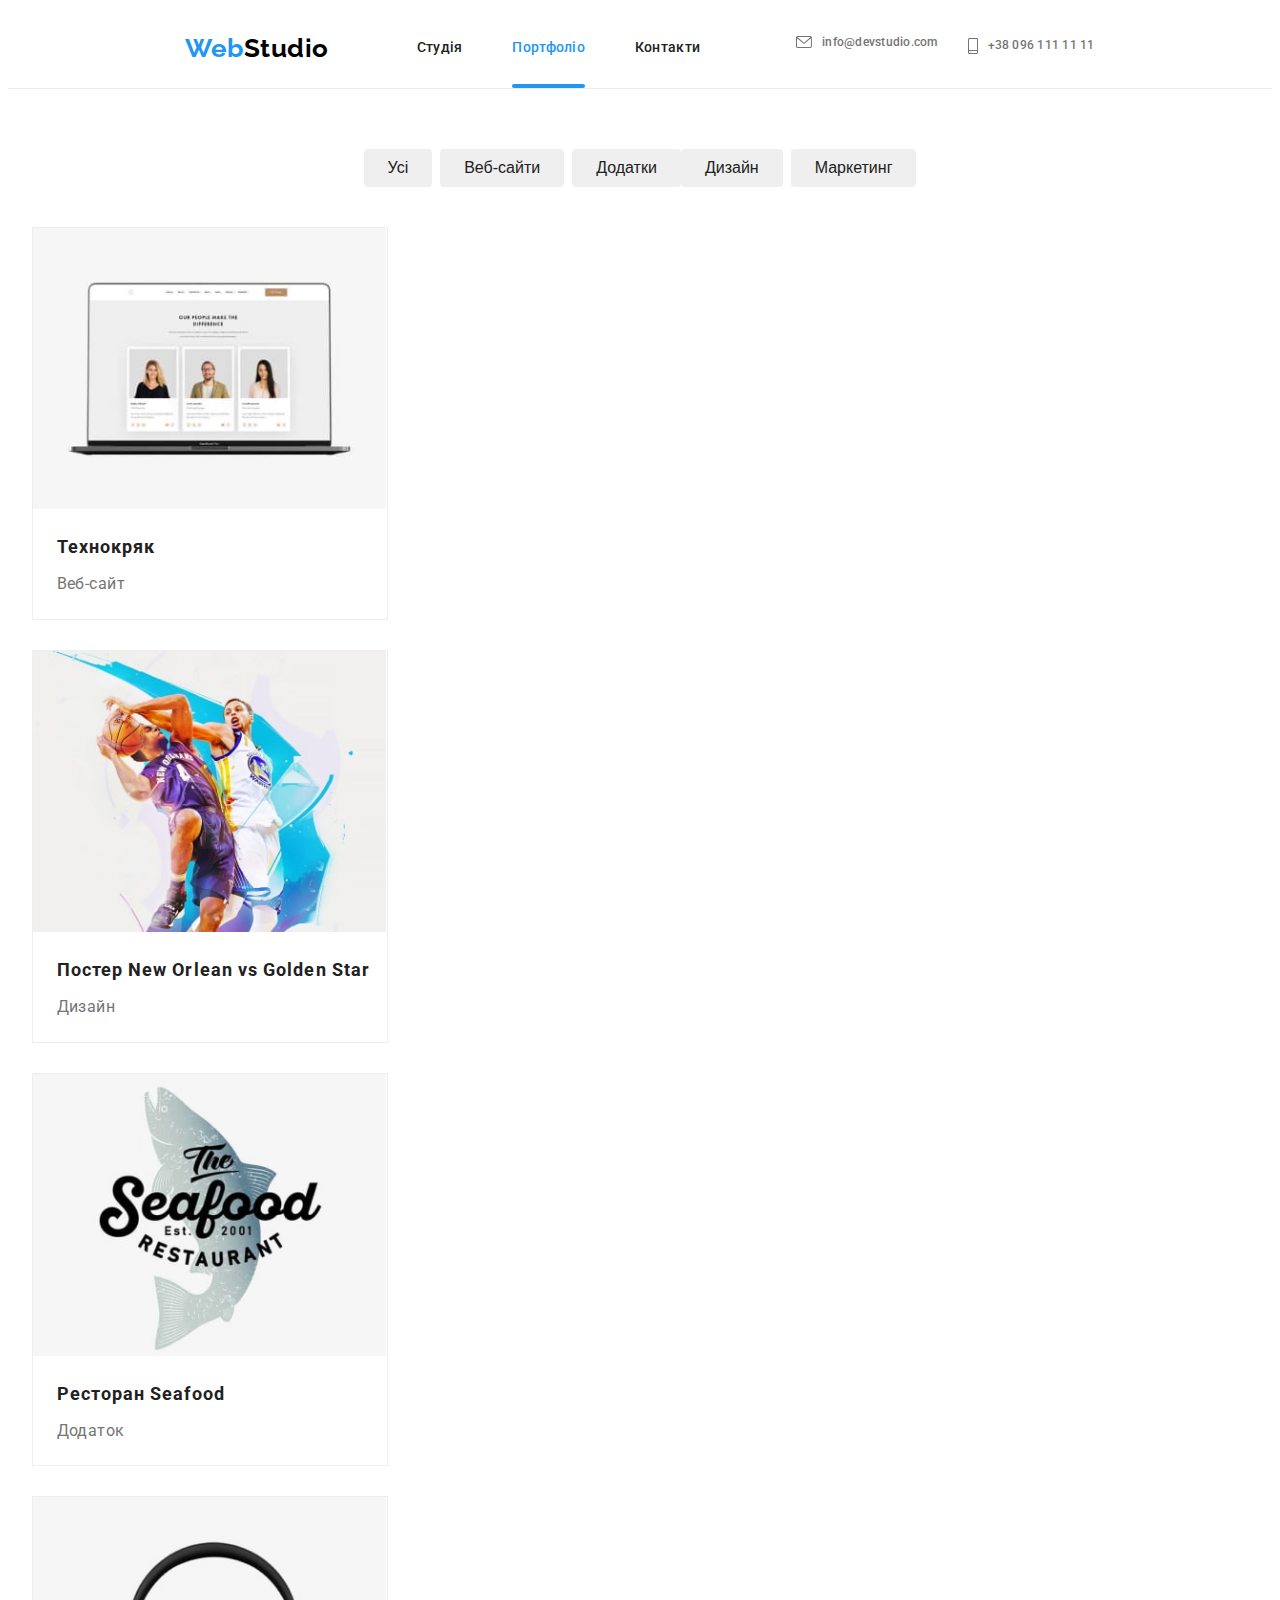
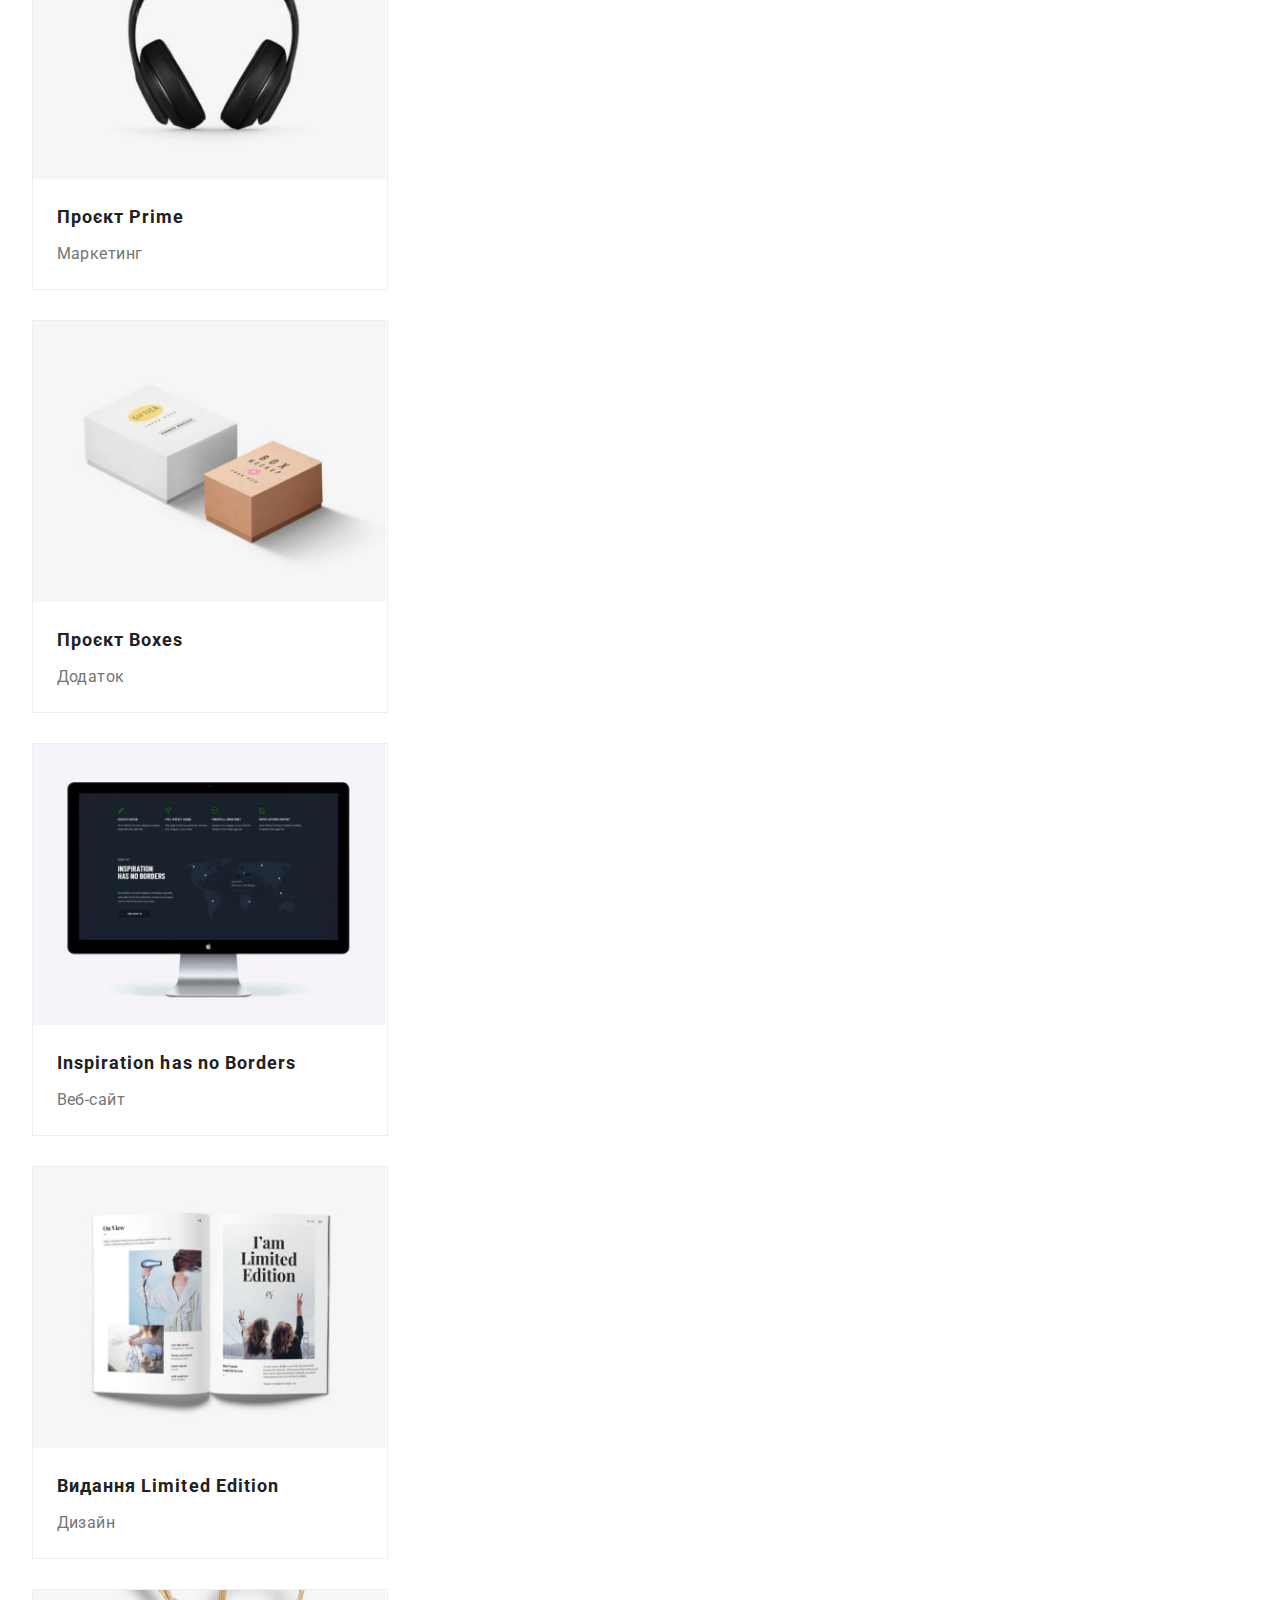
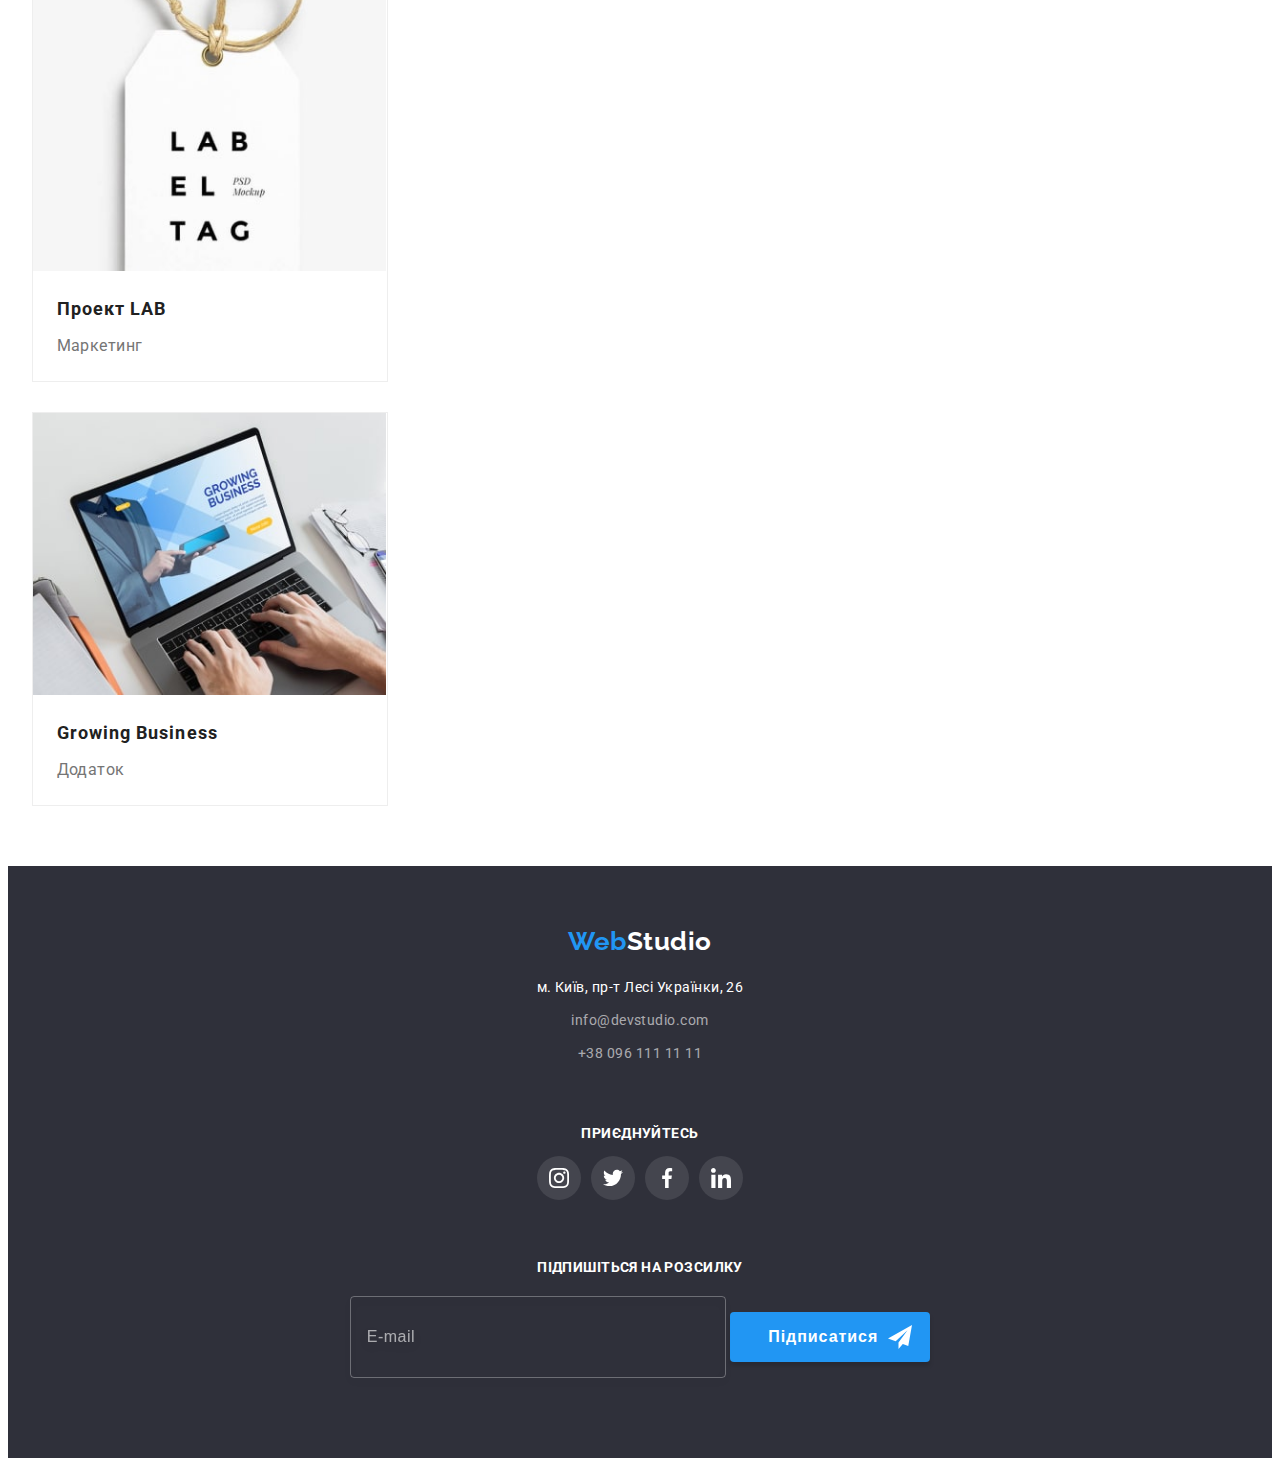
==== commit c4e3720c: "summary" ====
--- a/portfolio.html
+++ b/portfolio.html
@@ -113,7 +113,12 @@
             <li class="project-work__item">
               <a class="project-work__link" href="">
                 <div class="project-work__overlay">
-                  <img class="project-work__img" src="./images/imgq.jpg" alt="сайт" width="370" />
+                  <picture>
+                    <source srcset="./images/teh-desk.jpg 1x, ./images/teh-desk2.jpg 2x" media="(min-width:1200px)">
+                    <source srcset="./images/teh-tab.jpg 1x, ./images/teh-tab2.jpg 2x" media="(min-width:768px)">
+                    <source srcset="./images/teh-mb.jpg 1x, ./images/teh-mb2.jpg 2x" media="(min-width:480px)">
+                    <img class="project-work__img" src="./images/teh-mb.jpg" alt="сайт">
+                  </picture>
                   <div class="project-work__meta">
                     <p class="project-work__text">
                       Ресурс пропонує комплексні пропозиції з різним рівнем
@@ -133,7 +138,12 @@
             <li class="project-work__item">
               <a class="project-work__link" href=""
                 ><div class="project-work__overlay">
-                  <img class="project-work__img" src="./images/imgw.jpg" alt="дизайн" width="370" />
+                      <picture>
+                        <source srcset="./images/post-desk.jpg 1x, ./images/post-desk2.jpg 2x" media="(min-width:1200px)">
+                        <source srcset="./images/post-tab.jpg 1x, ./images/post-tab2.jpg 2x" media="(min-width:768px)">
+                        <source srcset="./images/post-mb.jpg 1x, ./images/post-mb2.jpg 2x" media="(min-width:480px)">
+                        <img class="project-work__img" src="./images/post-mb.jpg" alt="дизайн">
+                      </picture>
                   <div class="project-work__meta">
                     <p class="project-work__text">
                       Ресурс пропонує комплексні пропозиції з різним рівнем
@@ -152,7 +162,12 @@
             <li class="project-work__item">
               <a class="project-work__link" href="" 
                 ><div class="project-work__overlay">
-                  <img class="project-work__img" src="./images/imgp.jpg" alt="додаток" width="370" />
+<picture>
+  <source srcset="./images/rest-desk.jpg 1x, ./images/rest-desk2.jpg 2x" media="(min-width:1200px)">
+  <source srcset="./images/rest-tab.jpg 1x, ./images/rest-tab2.jpg 2x" media="(min-width:768px)">
+  <source srcset="./images/rest-mb.jpg 1x, ./images/rest-mb2.jpg 2x" media="(min-width:480px)">
+  <img class="project-work__img" src="./images/rest-mb.jpg" alt="додаток">
+</picture>
                   <div class="project-work__meta">
                     <p class="project-work__text">
                       Ресурс пропонує комплексні пропозиції з різним рівнем
@@ -172,7 +187,12 @@
             <li class="project-work__item">
               <a class="project-work__link" href=""
                 ><div class="project-work__overlay">
-                  <img class="project-work__img" src="./images/imgr.jpg" alt="маркетинг" width="370" />
+                  <picture>
+                    <source srcset="./images/proe-desk.jpg 1x, ./images/proe-desk2.jpg 2x" media="(min-width:1200px)">
+                    <source srcset="./images/proe-tab.jpg 1x, ./images/proe-tab2.jpg 2x" media="(min-width:768px)">
+                    <source srcset="./images/proe-mb.jpg 1x, ./images/proe-mb2.jpg 2x" media="(min-width:480px)">
+                    <img class="project-work__img" src="./images/proe-mb.jpg" alt="маркетинг">
+                  </picture>
                   <div class="project-work__meta">
                     <p class="project-work__text">
                       Ресурс пропонує комплексні пропозиції з різним рівнем
@@ -192,7 +212,12 @@
             <li class="project-work__item">
               <a class="project-work__link" href="">
                 <div class="project-work__overlay">
-                  <img class="project-work__img" src="./images/imgt.jpg" alt="проєтк" width="370" />
+                    <picture>
+                      <source srcset="./images/boxe-desk.jpg 1x, ./images/boxe-desk2.jpg 2x" media="(min-width:1200px)">
+                      <source srcset="./images/boxe-tab.jpg 1x, ./images/boxe-tab2.jpg 2x" media="(min-width:768px)">
+                      <source srcset="./images/boxe-mb.jpg 1x, ./images/boxe-mb2.jpg 2x" media="(min-width:480px)">
+                      <img class="project-work__img" src="./images/boxe-mb.jpg" alt="проєтк">
+                    </picture>
                   <div class="project-work__meta">
                     <p class="project-work__text">
                       Ресурс пропонує комплексні пропозиції з різним рівнем
@@ -211,7 +236,12 @@
             <li class="project-work__item">
               <a class="project-work__link" href="">
                 <div class="project-work__overlay">
-                  <img class="project-work__img" src="./images/imgy.jpg" alt="веб-сайт" width="370" />
+                  <picture>
+                    <source srcset="./images/inspir-desk.jpg 1x, ./images/inspir-desk2.jpg 2x" media="(min-width:1200px)">
+                    <source srcset="./images/inspir-tab.jpg 1x, ./images/inspir-tab2.jpg 2x" media="(min-width:768px)">
+                    <source srcset="./images/inspir-mb.jpg 1x, ./images/inspir-mb2.jpg 2x" media="(min-width:480px)">
+                    <img class="project-work__img" src="./images/inspir-mb.jpg" alt="веб-сайт">
+                  </picture>
                   <div class="project-work__meta">
                     <p class="project-work__text">
                       Ресурс пропонує комплексні пропозиції з різним рівнем
@@ -230,7 +260,12 @@
             <li class="project-work__item">
               <a class="project-work__link" href=""
                 ><div class="project-work__overlay">
-                  <img class="project-work__img" src="./images/imgu.jpg" alt="видання" width="370" />
+                  <picture>
+                    <source srcset="./images/limit-desk.jpg 1x, ./images/limit-desk2.jpg 2x" media="(min-width:1200px)">
+                    <source srcset="./images/limit-tab.jpg 1x, ./images/limit-tab2.jpg 2x" media="(min-width:768px)">
+                    <source srcset="./images/limit-mb.jpg 1x, ./images/limit-mb2.jpg 2x" media="(min-width:480px)">
+                    <img class="project-work__img" src="./images/limit-mb.jpg" alt="видання">
+                  </picture>
                   <div class="project-work__meta">
                     <p class="project-work__text">
                       Ресурс пропонує комплексні пропозиції з різним рівнем
@@ -250,7 +285,12 @@
             <li class="project-work__item">
               <a class="project-work__link" href=""
                 ><div class="project-work__overlay">
-                  <img class="project-work__img" src="./images/imgi.jpg" alt="проект" width="370" />
+                  <picture>
+                    <source srcset="./images/lab-desk.jpg 1x, ./images/lab-desk2.jpg 2x" media="(min-width:1200px)">
+                    <source srcset="./images/lab-tab.jpg 1x, ./images/lab-tab2.jpg 2x" media="(min-width:768px)">
+                    <source srcset="./images/lab-mb.jpg 1x, ./images/lab-mb2.jpg 2x" media="(min-width:480px)">
+                    <img class="project-work__img" src="./images/lab-mb.jpg" alt="проект">
+                  </picture>
                   <div class="project-work__meta">
                     <p class="project-work__text">
                       Ресурс пропонує комплексні пропозиції з різним рівнем
@@ -270,11 +310,12 @@
             <li class="project-work__item">
               <a class="project-work__link" href=""
                 ><div class="project-work__overlay">
-                  <img class="project-work__img"
-                    src="./images/imgo.jpg"
-                    alt="бізнес додаток"
-                    width="370"
-                  />
+                    <picture>
+                      <source srcset="./images/grow-desk.jpg 1x, ./images/grow-desk2.jpg 2x" media="(min-width:1200px)">
+                      <source srcset="./images/grom-tab.jpg 1x, ./images/grow-tab2.jpg 2x" media="(min-width:768px)">
+                      <source srcset="./images/grow-mb.jpg 1x, ./images/grow-mb2.jpg 2x" media="(min-width:480px)">
+                      <img class="project-work__img" src="./images/grow-mb.jpg" alt="бізнес додаток">
+                    </picture>
                   <div class="project-work__meta">
                     <p class="project-work__text">
                       Ресурс пропонує комплексні пропозиції з різним рівнем
--- a/css/main.min.css
+++ b/css/main.min.css
@@ -1 +1 @@
-.navigation__link--current::after{content:"";display:block;width:100%;height:3.75px;background-color:#2196f3;bottom:0;left:0;border-radius:2px}.adress__link:hover,.adress__map:hover,.contacts__link:hover,.navigation__link:hover,.adress__link:focus,.adress__map:focus,.contacts__link:focus,.navigation__link:focus{color:#2196f3}.occupation__list{display:flex;flex-wrap:wrap}.header{background-color:#fff;border-bottom:1px solid #ececec;position:relative}.header__container{justify-content:center;align-items:center;display:flex}.logo{font-family:Raleway,cursive;font-weight:700;font-size:26px;line-height:1.19;text-decoration:none;color:#2196f3}.logo__accent{color:#000}.logos{color:#fff}.navigation__list{display:flex;margin-left:88px;margin-right:96px}.navigation__link{position:relative;padding-top:32px;padding-bottom:32px;display:block;font-weight:500;font-size:14px;line-height:1.14;letter-spacing:.02em;text-decoration:none;color:#212121;transition:color 250ms cubic-bezier(0.4, 0, 0.2, 1)}.navigation__link--current{color:#2196f3;text-decoration:none}.navigation__link--current::after{position:absolute}.contacts{margin-left:auto;justify-content:center;align-items:center;display:block}.contacts__link{justify-content:center;align-items:center;display:flex;font-weight:500;font-size:12px;line-height:1.16;letter-spacing:.02em;text-decoration:none;color:#757575;transition:color 250ms cubic-bezier(0.4, 0, 0.2, 1)}.contacts__link:hover .contacts__icon{fill:#2196f3}.contacts__link:focus .contacts__icon{fill:#2196f3}.contacts__icon{margin-right:8px;fill:#757575;transition:fill 250ms cubic-bezier(0.4, 0, 0.2, 1)}@media screen and (min-width: 1200px){.contacts__icon{margin-right:10px}}.header__model{display:none}@media screen and (min-width: 768px){.header__model{display:flex}.header__mobile{display:none}.contacts{display:flex;flex-direction:column;align-items:baseline}.contacts__item{margin-right:0}.contacts__item:not(:last-child){margin-bottom:10px}}@media screen and (min-width: 1200px){.contacts{flex-direction:row;margin-left:auto;justify-content:center;align-items:center;display:flex}.contacts__link{justify-content:center;align-items:center;display:inline-flex}.contacts__item:not(:last-child){margin-right:30px}}.navigation-menu__button{display:inline-flex;margin-left:auto;border:0;background-color:rgba(0,0,0,0);width:40px;height:40px;z-index:2}@media screen and (min-width: 768px){.navigation-menu__button{display:none}}.navigation-menu__button .menu-btn__close{display:none}.navigation-menu__button.is-open .menu-btn__close{display:block}.navigation-menu__button.is-open .menu-btn__menu{display:none}.header__mobile{padding-left:40px;display:none;flex-direction:column;position:absolute;top:0;left:0;background-color:#fff;width:100vw}@media screen and (min-width: 768px){.header__mobile{display:none}}.header__mobile.is-open{display:flex}@media screen and (min-width: 768px){.header__mobile.is-open{display:none}}.social-menu{margin-top:auto;display:flex;align-items:flex-start}@media screen and (min-width: 768px){.social-menu{display:none}}.social-menu__link{text-decoration:none;font-weight:500;font-size:18px;line-height:1.22;letter-spacing:.02em;color:#2196f3}.social-menu__item:not(:last-child){margin-right:20px}@media screen and (min-width: 768px){.navigation__list--menu{display:none}}.navigation__item--menu{text-align:left;font-weight:500;font-size:40px;line-height:1.175;letter-spacing:.02em}.navigation__item--menu:not(:last-child){margin-bottom:32px}.navigation__link--menu{text-decoration:none;color:#212121}.navigation__link--menu:hover,.navigation__link--menu:focus{color:#2196f3}.menu-btn__menu:hover,.menu-btn__close:hover,.menu-btn__menu:focus,.menu-btn__close:focus{fill:#2196f3}.contacts--menu{margin-top:auto}@media screen and (min-width: 768px){.contacts--menu{display:none}.contacts--menu .contacts__item--menu{font-weight:500;font-size:24px;line-height:1.16;letter-spacing:.02em}.contacts--menu .contacts__item--menu:not(:last-child){margin-bottom:32px}}.contacts__link--menu{text-decoration:none;color:#757575}.hero{margin:0 auto;padding-top:118px;padding-bottom:118px;text-align:center;background-color:#2f303a;background-image:linear-gradient(rgba(47, 48, 58, 0.4), rgba(47, 48, 58, 0.4)),url("../images/fon.jpg");background-repeat:no-repeat;background-size:cover;background-position:center}.hero__title{max-width:360px;margin:0 auto;font-weight:900;font-size:26px;line-height:1.6;text-align:center;letter-spacing:.06em;text-transform:uppercase;color:#fff}@media screen and (min-width: 1200px){.hero{padding-top:200px;padding-bottom:200px}.hero__title{max-width:696px;margin:0 auto;font-weight:900;font-size:44px;line-height:1.36}}@media screen and (min-width: 480px){.hero__button{width:200px}}@media screen and (min-width: 1200px){.hero__button{width:216px}}@media screen and (min-width: 1200px){.backdrop__modal{min-width:528px;min-height:581px}.form-modal__input{width:448px}.form-modal__textarea{width:448px}.form-modal__checkbox--label{font-weight:400;font-size:14px;line-height:1.71}}.hero__button{border-radius:4px;padding-top:10px;padding-bottom:10px;margin-top:30px;height:50px;font-weight:700;font-size:16px;line-height:1.87;align-items:center;text-align:center;letter-spacing:.06em;color:#fff;background-color:#2196f3;transition:250ms cubic-bezier(0.4, 0, 0.2, 1)}.backdrop{position:fixed;top:50%;left:50%;width:450px;height:609px;background-color:rgba(0,0,0,.2);transition:250ms cubic-bezier(0.4, 0, 0.2, 1);z-index:2;transform:translate(-50%, -50%)}.backdrop__modal{overflow:scroll;min-width:370px;min-height:342px;background-color:#fff;position:absolute;top:50%;left:50%;transform:translate(-50%, -50%)}.backdrop.is-hidden{opacity:0;pointer-events:none;overflow:visible;transition:250ms cubic-bezier(0.4, 0, 0.2, 1)}.backdrop.is-hidden .backdrop__modal{transform:translate(-50%, -50%)}.backdrop__button{width:30px;height:30px;background-color:#fff;border-radius:50%;justify-content:center;align-items:center;display:flex;border:1px solid rgba(0,0,0,.1019607843);padding:0;margin-left:auto;margin-top:8px;margin-right:8px;transition:fill 250ms cubic-bezier(0.4, 0, 0.2, 1);cursor:pointer}.backdrop__button:hover .backdrop__icon{fill:#2196f3}.backdrop__button:focus .backdrop__icon{fill:#2196f3}.backdrop__icon{transition:fill 250ms cubic-bezier(0.4, 0, 0.2, 1);cursor:pointer}.form-modal{padding-bottom:40px;padding-left:40px;padding-right:40px;width:100%;height:100%;margin-left:auto;margin-right:auto}.form-modal__title{max-width:360px;font-weight:700;font-size:20px;line-height:1.5;text-align:center;letter-spacing:.03em;margin:0 auto 12px auto;color:#212121}.form-modal__content{display:flex;flex-direction:column;margin-bottom:10px;position:relative}.form-modal__label{font-weight:400;font-size:12px;line-height:1.16;letter-spacing:.01em;color:#757575;text-align:start;margin-top:0;margin-bottom:4px}.form-modal__input{width:370px;height:40px;padding-left:30px;padding-top:11px;padding-bottom:11px;padding-right:30px}.form-modal__input:hover~.form-modal__icon{fill:#2196f3}.form-modal__input:focus~.form-modal__icon{fill:#2196f3}.form-modal__textarea{width:370px;height:120px;padding:12px 16px}.form-modal__textarea::-moz-placeholder{font-weight:400;font-size:12px;line-height:1.16;letter-spacing:.01em;color:rgba(117,117,117,.5)}.form-modal__textarea:-ms-input-placeholder{font-weight:400;font-size:12px;line-height:1.16;letter-spacing:.01em;color:rgba(117,117,117,.5)}.form-modal__textarea::placeholder{font-weight:400;font-size:12px;line-height:1.16;letter-spacing:.01em;color:rgba(117,117,117,.5)}.form-modal__input,.form-modal__textarea{margin-top:0;margin-bottom:0;outline:0;border:1px solid rgba(33,33,33,.2);border-radius:4px;transition:fill,border 250ms cubic-bezier(0.4, 0, 0.2, 1)}.form-modal__input:hover,.form-modal__textarea:hover,.form-modal__input:focus,.form-modal__textarea:focus{border:1px solid #2196f3;border-radius:4px}.form-modal__icon{position:absolute;top:0;left:12px;transform:translateY(160%);transition:fill 250ms cubic-bezier(0.4, 0, 0.2, 1)}.form-modal__checkbox{margin-top:20px;margin-bottom:30px}.form-modal__checkbox--input{position:absolute;width:1px;height:1px;margin:-1px;bottom:0;padding:0;clip:rect(0 0 0 0);overflow:hidden}.form-modal__checkbox--label{font-weight:400;letter-spacing:.03em;color:#757575;justify-content:center;align-items:center;display:flex}@media screen and (min-width: 1200px){.form-modal__checkbox--label{font-size:12px;line-height:1.16}}.form-modal__checkbox--icon::before{content:" ";display:block;align-self:center;width:16px;height:15px;border:2px solid #212121;box-shadow:0px 4px 4px rgba(0,0,0,.25);border-radius:2px;margin-right:7px}.form-modal__checkbox--input:checked+.form-modal__checkbox--label .form-modal__checkbox--icon::before{content:" ";width:16px;height:15px;background-color:#2196f3;background-image:url("../images/check.svg");background-size:contain;background-origin:border-box;border-radius:2px;border:2px solid #2196f3}.form-modal__checkbox--link{-webkit-text-decoration-line:underline;text-decoration-line:underline;color:#2196f3}.form-modal__button{cursor:pointer;width:200px;height:50px;background-color:#2196f3;box-shadow:0px 4px 4px rgba(0,0,0,.15);border-radius:4px;font-weight:700;font-size:16px;line-height:1.8;justify-content:center;align-items:center;display:flex;text-align:center;letter-spacing:.06em;color:#fff;margin-top:0;margin-bottom:0;margin-left:auto;margin-right:auto;padding:10px 52px}.feature{padding-top:60px;padding-bottom:60px}@media screen and (min-width: 1200px){.feature{padding-top:94px;padding-bottom:94px}}@media screen and (min-width: 480px){.feature__list{gap:30px}}.feature__content{background-color:#f5f4fa;border-radius:4px;justify-content:center;align-items:center;display:flex;height:120px}@media screen and (min-width: 768px){.feature__content{width:354px}}@media screen and (min-width: 1200px){.feature__content{width:270px}}@media screen and (min-width: 768px){.feature__list{display:flex;flex-wrap:wrap;gap:30px}.feature__item{width:354px;margin-bottom:0}}@media screen and (min-width: 1200px){.feature__item{width:270px;gap:30px}}.feature__icon{width:70px;height:70px;justify-content:center;align-items:center;display:flex}.feature__title{margin-right:0;margin-left:0;margin-top:30px;margin-bottom:10px;font-weight:700;font-size:14px;line-height:1.14;text-transform:uppercase;color:#212121;text-align:center}@media screen and (min-width: 768px){.feature__title{text-align:left}}.feature__text{margin:0;font-weight:400;font-size:14px;line-height:1.7}@media screen and (min-width: 1200px){.occupation{display:block}}.occupation{padding-bottom:94px}.occupation__title{margin-top:0;margin-bottom:50px;font-weight:700;font-size:36px;line-height:1.16;text-align:center;color:#212121}.occupation__item{width:370px;height:294px;margin-right:30px;position:relative}.occupation__item:nth-child(3n){margin-right:0}.occupation__content{background:rgba(47,48,58,.8);position:absolute;width:100%;height:70px;margin:0;bottom:0;right:0}.occupation__text{font-weight:700;font-size:14px;line-height:1.14;text-align:center;letter-spacing:.03em;text-transform:uppercase;color:#fff;padding-top:27px;padding-bottom:27px;margin:0}@media screen and (min-width: 480px){.occupation{display:none}}@media screen and (min-width: 1200px){.occupation{display:block}}.section{padding-top:60px;padding-bottom:60px;background-color:#f5f4fa}@media screen and (min-width: 1200px){.section{padding-top:94px;padding-bottom:94px}}.section__title{margin-top:0;margin-bottom:30px;font-weight:700;font-size:36px;line-height:1.16;text-align:center;color:#212121}@media screen and (min-width: 1200px){.section__title{margin-bottom:50px}}@media screen and (min-width: 480px){.team__item{width:450px}.team__item:not(:last-child){margin-bottom:30px}}@media screen and (min-width: 768px){.team{display:flex;flex-wrap:wrap;margin-right:-15px}.team__item{width:354px;margin-right:15px;margin-bottom:30px}}@media screen and (min-width: 1200px){.team{margin:0;gap:30px}.team__item{width:270px;margin-bottom:0;margin-right:0}.team__content{width:270px}}.team__content{padding-top:30px;padding-bottom:24px}.team__item{box-shadow:0px 1px 3px rgba(0,0,0,.12),0px 1px 1px rgba(0,0,0,.14),0px 2px 1px rgba(0,0,0,.2);border-radius:0px 0px 4px 4px;border-radius:0px 0px 4px 4px;background-color:#fff}.team__title{margin-top:0;margin-bottom:10px;font-weight:500;font-size:16px;line-height:1.19;text-align:center;color:#212121}.team__text{margin-top:0;margin-bottom:16px;font-weight:400;font-size:16px;line-height:1.18;text-align:center}.social{justify-content:center;align-items:center;display:flex}.social__item:not(:last-child){margin-right:10px}.social__link{border-radius:50%;justify-content:center;align-items:center;display:flex;width:40px;height:40px;background-color:#fff;transition:background-color 250ms cubic-bezier(0.4, 0, 0.2, 1)}.social__link:hover{background-color:#2196f3}.social__link:focus{background-color:#2196f3}.social__icon{width:20px;height:20px;fill:#afb1b8;transition:fill 250ms cubic-bezier(0.4, 0, 0.2, 1)}.social__link:hover .social__icon,.social__link:focus .social__icon{fill:#fff}.client{padding-top:60px;padding-bottom:60px}@media screen and (min-width: 1200px){.client{padding-top:94px;padding-bottom:94px}}.client__title{margin-top:0;margin-bottom:30px;margin-left:0;margin-right:0;font-weight:700;font-size:36px;line-height:1.16;text-align:center;letter-spacing:.03em;color:#212121}@media screen and (min-width: 1200px){.client__title{margin-bottom:50px}}@media screen and (min-width: 480px){.client__list{flex-wrap:wrap;display:flex;gap:30px}}.client__list{justify-content:center;align-items:center;display:flex}@media screen and (min-width: 768px){.client__list{flex-wrap:wrap;display:flex;gap:30px}}@media screen and (min-width: 480px){.client__link{width:210px}}@media screen and (min-width: 1200px){.client__link{width:170px}}.client__link{border:1px solid #afb1b8;border-radius:4px;height:92px;justify-content:center;align-items:center;display:flex;transition:border 250ms cubic-bezier(0.4, 0, 0.2, 1)}.client__link:hover{border:1px solid #2196f3}.client__link:focus{border:1px solid #2196f3}.client__icon{justify-content:center;align-items:center;display:flex;fill:#afb1b8;transition:fill 250ms cubic-bezier(0.4, 0, 0.2, 1)}.client__link:hover .client__icon,.client__link:focus .client__icon{fill:#2196f3}.section-project{padding-top:60px;padding-bottom:60px}.filter-project{margin-top:0;margin-bottom:0;margin-left:0;margin-right:0}.filter-project__button{border-radius:4px;padding:6px 24px;cursor:pointer;font-weight:500;font-size:16px;line-height:1.62;color:#212121;transition:color,background-color 250ms cubic-bezier(0.4, 0, 0.2, 1)}@media screen and (min-width: 480px){.filter-project{display:flex;flex-wrap:wrap;width:326px}.filter-project__item{margin-right:8px}.filter-project__item:nth-child(3n){margin-right:0}}@media screen and (min-width: 768px){.filter-project{justify-content:center;align-items:center;display:flex;text-align:center;width:575px;margin:0 auto}.filter-project__item{margin-right:8px}.filter-project__item:nth-child(5n){margin-right:0}}.filter-project__item{margin-bottom:15px;border-radius:4px;transition:box-shadow 250ms cubic-bezier(0.4, 0, 0.2, 1)}.filter-project__item:hover,.filter-project__item:focus{box-shadow:0px 3px 1px rgba(0,0,0,.1),0px 1px 2px rgba(0,0,0,.08),0px 2px 2px rgba(0,0,0,.12);border-radius:4px}.filter-project .filter-project__button:hover,.filter-project .filter-project__button:focus{color:#fff;background-color:#2196f3}.project-work{margin-top:25px}.project-work__link{text-decoration:none}.project-work__item{background-color:#fff;border:1px solid #eee;transition:box-shadow 250ms cubic-bezier(0.4, 0, 0.2, 1)}@media screen and (min-width: 480px){.project-work{display:flex;align-items:center;justify-content:center;width:450px}.project-work__content{width:450px}.project-work__item{width:450px}.project-work__item:not(:last-child){margin-bottom:30px}}@media screen and (min-width: 768px){.project-work__item{width:354px}}@media screen and (min-width: 480px){.project-work__item{width:450px;margin-right:15px}.project-work__item:not(:last-child){margin-bottom:30px}.project-work{flex-wrap:wrap;display:flex;margin-right:-15px}}.project-work__item:hover{box-shadow:0px 1px 1px rgba(0,0,0,.12),0px 4px 4px rgba(0,0,0,.06),1px 4px 6px rgba(0,0,0,.16)}.project-work__overlay{position:relative;overflow:hidden;transition:250ms cubic-bezier(0.4, 0, 0.2, 1)}.project-work__meta{position:absolute;bottom:0;left:0;margin:0;width:100%;height:100%;background-color:#2196f3;padding:63px 24px;transform:translateY(100%);opacity:0;overflow:hidden;transition:250ms cubic-bezier(0.4, 0, 0.2, 1)}.project-work__link:hover .project-work__meta{opacity:1}.project-work__link:hover .project-work__meta{transform:translateY(0)}.project-work__content{padding:20px 24px}.project-work__text{font-weight:400;font-size:18px;line-height:1.5;letter-spacing:.03em;color:#fff;margin:0}.project-work__title{margin-top:0;margin-bottom:4px;font-weight:700;font-size:18px;line-height:2;letter-spacing:.06em;text-decoration:none;color:#212121}.project-work__product{margin-top:0;margin-bottom:0;font-weight:400;font-size:16px;line-height:1.87;text-decoration:none;color:#757575}.footer{margin-top:0;margin-bottom:0;padding-top:60px;padding-bottom:60px;background-color:#2f303a;text-align:center}.footer__item:not(:last-child){margin-bottom:60px}.adress__list{margin-top:20px}.adress__item:not(:last-child){margin-bottom:9px}.adress__map{font-weight:400;font-size:14px;line-height:1.71;text-decoration:none;font-style:normal;color:#fff;transition:color 250ms cubic-bezier(0.4, 0, 0.2, 1)}.adress__link{font-weight:400;font-size:14px;line-height:1.71;text-decoration:none;font-style:normal;color:rgba(255,255,255,.6);transition:color 250ms cubic-bezier(0.4, 0, 0.2, 1)}.social-networks{justify-content:center;align-items:center;display:flex;margin-bottom:37px}.social-networks__text{font-weight:700;font-size:14px;line-height:1.14;letter-spacing:.03em;text-transform:uppercase;color:#fff;margin-top:0}.social-networks__item:not(:last-child){margin-right:10px}.social-networks__link{border-radius:50%;justify-content:center;align-items:center;display:flex;width:44px;height:44px;background-color:rgba(255,255,255,.1);transition:250ms cubic-bezier(0.4, 0, 0.2, 1)}.social-networks__link:hover{background-color:#2196f3}.social-networks__link:focus{background-color:#2196f3}.social-networks__icon{fill:#fff}.footer-form__text{font-weight:700;font-size:14px;line-height:1.14;letter-spacing:.03em;text-transform:uppercase;color:#fff;margin-bottom:20px;margin-top:0}.footer-form__input{width:358px;height:50px;border:1px solid rgba(255,255,255,.3);filter:drop-shadow(0px 4px 4px rgba(0, 0, 0, 0.15));border-radius:4px;background-color:rgba(0,0,0,0);padding:0;outline:0;padding-left:16px;padding-top:15px;padding-bottom:15px;color:#fff;margin-bottom:20px}.footer-form__input::-moz-placeholder{font-weight:400;font-size:16px;line-height:1.25;justify-content:center;align-items:center;display:flex;letter-spacing:.03em;color:rgba(255,255,255,.6)}.footer-form__input:-ms-input-placeholder{font-weight:400;font-size:16px;line-height:1.25;justify-content:center;align-items:center;display:flex;letter-spacing:.03em;color:rgba(255,255,255,.6)}.footer-form__input::placeholder{font-weight:400;font-size:16px;line-height:1.25;justify-content:center;align-items:center;display:flex;letter-spacing:.03em;color:rgba(255,255,255,.6)}.footer-form__icon{margin-left:10px;margin-right:8px;text-align:center}.footer-form__button{width:200px;height:50px;background-color:#2196f3;box-shadow:0px 4px 4px rgba(0,0,0,.15);border-radius:4px;font-weight:700;font-size:16px;line-height:1.87;justify-content:center;align-items:center;display:inline-flex;text-align:center;letter-spacing:.06em;color:#fff;padding-top:10px;padding-bottom:10px;padding-left:28px;padding-right:0}body{color:#757575;font-family:Roboto,sans-serif;letter-spacing:.03em}ul{list-style:none;margin:0;padding:0}button{border:none}textarea{resize:none}.container{margin:0 auto;padding:0 15px}@media screen and (min-width: 768px){.container{width:768px}}@media screen and (min-width: 1200px){.container{width:1200px}}.visually-hidden{position:absolute;width:1px;height:1px;margin:-1px;border:0;padding:0;white-space:nowrap;-webkit-clip-path:inset(100%);clip-path:inset(100%);clip:rect(0 0 0 0);overflow:hidden}img{max-width:100%;height:auto;display:block}/*# sourceMappingURL=main.min.css.map */+.navigation__link--current::after{content:"";display:block;width:100%;height:3.75px;background-color:#2196f3;bottom:0;left:0;border-radius:2px}.adress__link:hover,.adress__map:hover,.contacts__link:hover,.navigation__link:hover,.adress__link:focus,.adress__map:focus,.contacts__link:focus,.navigation__link:focus{color:#2196f3}.occupation__list{display:flex;flex-wrap:wrap}.header{background-color:#fff;border-bottom:1px solid #ececec;position:relative}.header__container{justify-content:center;align-items:center;display:flex}.logo{font-family:Raleway,cursive;font-weight:700;font-size:26px;line-height:1.19;text-decoration:none;color:#2196f3}.logo__accent{color:#000}.logos{color:#fff}@media screen and (min-width: 768px){.navigation__item:not(:last-child){margin-right:50px}}.navigation__list{display:flex;margin-left:88px;margin-right:96px}.navigation__link{position:relative;padding-top:32px;padding-bottom:32px;display:block;font-weight:500;font-size:14px;line-height:1.14;letter-spacing:.02em;text-decoration:none;color:#212121;transition:color 250ms cubic-bezier(0.4, 0, 0.2, 1)}.navigation__link--current{color:#2196f3;text-decoration:none}.navigation__link--current::after{position:absolute}.contacts{margin-left:auto;justify-content:center;align-items:center;display:block}.contacts__link{justify-content:center;align-items:center;display:flex;font-weight:500;font-size:12px;line-height:1.16;letter-spacing:.02em;text-decoration:none;color:#757575;transition:color 250ms cubic-bezier(0.4, 0, 0.2, 1)}.contacts__link:hover .contacts__icon{fill:#2196f3}.contacts__link:focus .contacts__icon{fill:#2196f3}.contacts__icon{margin-right:8px;fill:#757575;transition:fill 250ms cubic-bezier(0.4, 0, 0.2, 1)}@media screen and (min-width: 1200px){.contacts__icon{margin-right:10px}}.header__model{display:none}@media screen and (min-width: 768px){.header__model{display:flex}.header__mobile{display:none}.contacts{display:flex;flex-direction:column;align-items:baseline}.contacts__item{margin-right:0}.contacts__item:not(:last-child){margin-bottom:10px}}@media screen and (min-width: 1200px){.contacts{flex-direction:row;margin-left:auto;justify-content:center;align-items:center;display:flex}.contacts__link{justify-content:center;align-items:center;display:inline-flex}.contacts__item:not(:last-child){margin-right:30px}}.navigation-menu__button{display:inline-flex;margin-left:auto;border:0;background-color:rgba(0,0,0,0);width:40px;height:40px;z-index:2}@media screen and (min-width: 768px){.navigation-menu__button{display:none}}.navigation-menu__button .menu-btn__close{display:none}.navigation-menu__button.is-open .menu-btn__close{display:block}.navigation-menu__button.is-open .menu-btn__menu{display:none}.header__mobile{padding-left:40px;display:none;flex-direction:column;position:absolute;top:0;left:0;background-color:#fff;width:100vw;height:100vh}@media screen and (min-width: 768px){.header__mobile{display:none}}.header__mobile.is-open{display:flex}@media screen and (min-width: 768px){.header__mobile.is-open{display:none}}.social-menu{margin-top:auto;display:flex;align-items:flex-start}@media screen and (min-width: 768px){.social-menu{display:none}}.social-menu__link{text-decoration:none;font-weight:500;font-size:18px;line-height:1.22;letter-spacing:.02em;color:#2196f3}.social-menu__item:not(:last-child){margin-right:20px}@media screen and (min-width: 768px){.navigation__list--menu{display:none}}.navigation__item--menu{text-align:left;font-weight:500;font-size:40px;line-height:1.175;letter-spacing:.02em}.navigation__item--menu:not(:last-child){margin-bottom:32px}.navigation__link--menu{text-decoration:none;color:#212121}.navigation__link--menu:hover,.navigation__link--menu:focus{color:#2196f3}.menu-btn__menu:hover,.menu-btn__close:hover,.menu-btn__menu:focus,.menu-btn__close:focus{fill:#2196f3}.contacts--menu{margin-top:auto}@media screen and (min-width: 768px){.contacts--menu{display:none}.contacts--menu .contacts__item--menu{font-weight:500;font-size:24px;line-height:1.16;letter-spacing:.02em}.contacts--menu .contacts__item--menu:not(:last-child){margin-bottom:32px}}.contacts__link--menu{text-decoration:none;color:#757575}.hero{margin:0 auto;padding-top:118px;padding-bottom:118px;text-align:center;background-color:#2f303a;background-image:linear-gradient(rgba(47, 48, 58, 0.4), rgba(47, 48, 58, 0.4)),url("../images/fon.jpg");background-repeat:no-repeat;background-size:cover;background-position:center}@media screen and (min-width: 1200px){.hero{padding-top:200px;padding-bottom:200px}}.hero__title{max-width:360px;margin:0 auto;font-weight:900;font-size:26px;line-height:1.6;text-align:center;letter-spacing:.06em;text-transform:uppercase;color:#fff}@media screen and (min-width: 1200px){.hero__title{max-width:696px;margin:0 auto;font-weight:900;font-size:44px;line-height:1.36}}.hero__button{border-radius:4px;padding-top:10px;padding-bottom:10px;margin-top:30px;height:50px;font-weight:700;font-size:16px;line-height:1.87;align-items:center;text-align:center;letter-spacing:.06em;color:#fff;background-color:#2196f3;transition:250ms cubic-bezier(0.4, 0, 0.2, 1)}@media screen and (min-width: 480px){.hero__button{width:200px}}@media screen and (min-width: 1200px){.hero__button{width:216px}}.backdrop{position:fixed;top:50%;left:50%;width:450px;height:609px;background-color:rgba(0,0,0,.2);transition:250ms cubic-bezier(0.4, 0, 0.2, 1);z-index:2;transform:translate(-50%, -50%)}.backdrop__modal{overflow:scroll;min-width:370px;min-height:342px;background-color:#fff;position:absolute;top:50%;left:50%;transform:translate(-50%, -50%)}@media screen and (min-width: 1200px){.backdrop__modal{min-width:528px;min-height:581px}}.backdrop.is-hidden{opacity:0;pointer-events:none;overflow:visible;transition:250ms cubic-bezier(0.4, 0, 0.2, 1)}.backdrop.is-hidden .backdrop__modal{transform:translate(-50%, -50%)}.backdrop__button{width:30px;height:30px;background-color:#fff;border-radius:50%;justify-content:center;align-items:center;display:flex;border:1px solid rgba(0,0,0,.1019607843);padding:0;margin-left:auto;margin-top:8px;margin-right:8px;transition:fill 250ms cubic-bezier(0.4, 0, 0.2, 1);cursor:pointer}.backdrop__button:hover .backdrop__icon{fill:#2196f3}.backdrop__button:focus .backdrop__icon{fill:#2196f3}.backdrop__icon{transition:fill 250ms cubic-bezier(0.4, 0, 0.2, 1);cursor:pointer}.form-modal{padding-bottom:40px;padding-left:40px;padding-right:40px;width:100%;height:100%;margin-left:auto;margin-right:auto}.form-modal__title{max-width:360px;font-weight:700;font-size:20px;line-height:1.5;text-align:center;letter-spacing:.03em;margin:0 auto 12px auto;color:#212121}.form-modal__content{display:flex;flex-direction:column;margin-bottom:10px;position:relative}.form-modal__label{font-weight:400;font-size:12px;line-height:1.16;letter-spacing:.01em;color:#757575;text-align:start;margin-top:0;margin-bottom:4px}.form-modal__input{width:370px;height:40px;padding-left:30px;padding-top:11px;padding-bottom:11px;padding-right:30px}@media screen and (min-width: 1200px){.form-modal__input{width:448px}}.form-modal__input:hover~.form-modal__icon{fill:#2196f3}.form-modal__input:focus~.form-modal__icon{fill:#2196f3}.form-modal__textarea{width:370px;height:120px;padding:12px 16px}@media screen and (min-width: 1200px){.form-modal__textarea{width:448px}}.form-modal__textarea::-moz-placeholder{font-weight:400;font-size:12px;line-height:1.16;letter-spacing:.01em;color:rgba(117,117,117,.5)}.form-modal__textarea:-ms-input-placeholder{font-weight:400;font-size:12px;line-height:1.16;letter-spacing:.01em;color:rgba(117,117,117,.5)}.form-modal__textarea::placeholder{font-weight:400;font-size:12px;line-height:1.16;letter-spacing:.01em;color:rgba(117,117,117,.5)}.form-modal__input,.form-modal__textarea{margin-top:0;margin-bottom:0;outline:0;border:1px solid rgba(33,33,33,.2);border-radius:4px;transition:fill,border 250ms cubic-bezier(0.4, 0, 0.2, 1)}.form-modal__input:hover,.form-modal__textarea:hover,.form-modal__input:focus,.form-modal__textarea:focus{border:1px solid #2196f3;border-radius:4px}.form-modal__icon{position:absolute;top:0;left:12px;transform:translateY(160%);transition:fill 250ms cubic-bezier(0.4, 0, 0.2, 1)}.form-modal__checkbox{margin-top:20px;margin-bottom:30px}.form-modal__checkbox--input{position:absolute;width:1px;height:1px;margin:-1px;bottom:0;padding:0;clip:rect(0 0 0 0);overflow:hidden}.form-modal__checkbox--label{font-weight:400;letter-spacing:.03em;color:#757575;justify-content:center;align-items:center;display:flex}@media screen and (min-width: 768px){.form-modal__checkbox--label{font-size:12px;line-height:1.16}}@media screen and (min-width: 1200px){.form-modal__checkbox--label{font-size:14px;line-height:1.71}}.form-modal__checkbox--icon::before{content:" ";display:block;align-self:center;width:16px;height:15px;border:2px solid #212121;box-shadow:0px 4px 4px rgba(0,0,0,.25);border-radius:2px;margin-right:7px}.form-modal__checkbox--input:checked+.form-modal__checkbox--label .form-modal__checkbox--icon::before{content:" ";width:16px;height:15px;background-color:#2196f3;background-image:url("../images/check.svg");background-size:contain;background-origin:border-box;border-radius:2px;border:2px solid #2196f3}.form-modal__checkbox--link{-webkit-text-decoration-line:underline;text-decoration-line:underline;color:#2196f3}.form-modal__button{cursor:pointer;width:200px;height:50px;background-color:#2196f3;box-shadow:0px 4px 4px rgba(0,0,0,.15);border-radius:4px;font-weight:700;font-size:16px;line-height:1.8;justify-content:center;align-items:center;display:flex;text-align:center;letter-spacing:.06em;color:#fff;margin-top:0;margin-bottom:0;margin-left:auto;margin-right:auto;padding:10px 52px}.feature{padding-top:60px;padding-bottom:60px}@media screen and (min-width: 1200px){.feature{padding-top:94px;padding-bottom:94px}}@media screen and (min-width: 480px){.feature__list{gap:30px}}.feature__content{background-color:#f5f4fa;border-radius:4px;justify-content:center;align-items:center;display:flex;height:120px}@media screen and (min-width: 768px){.feature__content{width:354px}}@media screen and (min-width: 1200px){.feature__content{width:270px}}@media screen and (min-width: 768px){.feature__list{display:flex;flex-wrap:wrap;gap:30px}.feature__item{width:354px;margin-bottom:0}}@media screen and (min-width: 1200px){.feature__item{width:270px;gap:30px}}.feature__icon{width:70px;height:70px;justify-content:center;align-items:center;display:flex}.feature__title{margin-right:0;margin-left:0;margin-top:30px;margin-bottom:10px;font-weight:700;font-size:14px;line-height:1.14;text-transform:uppercase;color:#212121;text-align:center}@media screen and (min-width: 768px){.feature__title{text-align:left}}.feature__text{margin:0;font-weight:400;font-size:14px;line-height:1.7}@media screen and (min-width: 1200px){.occupation{display:block}}.occupation{padding-bottom:94px}.occupation__title{margin-top:0;margin-bottom:50px;font-weight:700;font-size:36px;line-height:1.16;text-align:center;color:#212121}.occupation__item{width:370px;height:294px;margin-right:30px;position:relative}.occupation__item:nth-child(3n){margin-right:0}.occupation__content{background:rgba(47,48,58,.8);position:absolute;width:100%;height:70px;margin:0;bottom:0;right:0}.occupation__text{font-weight:700;font-size:14px;line-height:1.14;text-align:center;letter-spacing:.03em;text-transform:uppercase;color:#fff;padding-top:27px;padding-bottom:27px;margin:0}@media screen and (min-width: 480px){.occupation{display:none}}@media screen and (min-width: 1200px){.occupation{display:block}}.section{padding-top:60px;padding-bottom:60px;background-color:#f5f4fa}@media screen and (min-width: 1200px){.section{padding-top:94px;padding-bottom:94px}}.section__title{margin-top:0;margin-bottom:30px;font-weight:700;font-size:36px;line-height:1.16;text-align:center;color:#212121}@media screen and (min-width: 1200px){.section__title{margin-bottom:50px}}@media screen and (min-width: 480px){.team__item{width:450px}.team__item:not(:last-child){margin-bottom:30px}}@media screen and (min-width: 768px){.team__item{width:354px;margin-right:15px;margin-bottom:30px}}@media screen and (min-width: 1200px){.team__item{width:270px;margin-bottom:0;margin-right:0}}@media screen and (min-width: 768px){.team{display:flex;flex-wrap:wrap;margin-right:-15px}}@media screen and (min-width: 1200px){.team{margin:0;gap:30px}}.team__content{padding-top:30px;padding-bottom:24px}@media screen and (min-width: 1200px){.team__content{width:270px}}.team__item{box-shadow:0px 1px 3px rgba(0,0,0,.12),0px 1px 1px rgba(0,0,0,.14),0px 2px 1px rgba(0,0,0,.2);border-radius:0px 0px 4px 4px;border-radius:0px 0px 4px 4px;background-color:#fff}.team__title{margin-top:0;margin-bottom:10px;font-weight:500;font-size:16px;line-height:1.19;text-align:center;color:#212121}.team__text{margin-top:0;margin-bottom:16px;font-weight:400;font-size:16px;line-height:1.18;text-align:center}.social{justify-content:center;align-items:center;display:flex}.social__item:not(:last-child){margin-right:10px}.social__link{border-radius:50%;justify-content:center;align-items:center;display:flex;width:40px;height:40px;background-color:#fff;transition:background-color 250ms cubic-bezier(0.4, 0, 0.2, 1)}.social__link:hover{background-color:#2196f3}.social__link:focus{background-color:#2196f3}.social__icon{width:20px;height:20px;fill:#afb1b8;transition:fill 250ms cubic-bezier(0.4, 0, 0.2, 1)}.social__link:hover .social__icon,.social__link:focus .social__icon{fill:#fff}.client{padding-top:60px;padding-bottom:60px}@media screen and (min-width: 1200px){.client{padding-top:94px;padding-bottom:94px}}.client__title{margin-top:0;margin-bottom:30px;margin-left:0;margin-right:0;font-weight:700;font-size:36px;line-height:1.16;text-align:center;letter-spacing:.03em;color:#212121}@media screen and (min-width: 1200px){.client__title{margin-bottom:50px}}@media screen and (min-width: 480px){.client__list{flex-wrap:wrap;display:flex;gap:30px}}.client__list{justify-content:center;align-items:center;display:flex}@media screen and (min-width: 768px){.client__list{flex-wrap:wrap;display:flex;gap:30px}}@media screen and (min-width: 480px){.client__link{width:210px}}@media screen and (min-width: 1200px){.client__link{width:170px}}.client__link{border:1px solid #afb1b8;border-radius:4px;height:92px;justify-content:center;align-items:center;display:flex;transition:border 250ms cubic-bezier(0.4, 0, 0.2, 1)}.client__link:hover{border:1px solid #2196f3}.client__link:focus{border:1px solid #2196f3}.client__icon{justify-content:center;align-items:center;display:flex;fill:#afb1b8;transition:fill 250ms cubic-bezier(0.4, 0, 0.2, 1)}.client__link:hover .client__icon,.client__link:focus .client__icon{fill:#2196f3}.section-project{padding-top:60px;padding-bottom:60px}.filter-project{margin-top:0;margin-bottom:0;margin-left:0;margin-right:0}.filter-project__button{border-radius:4px;padding:6px 24px;cursor:pointer;font-weight:500;font-size:16px;line-height:1.62;color:#212121;transition:color,background-color 250ms cubic-bezier(0.4, 0, 0.2, 1)}@media screen and (min-width: 480px){.filter-project{display:flex;flex-wrap:wrap;width:326px}.filter-project__item{margin-right:8px}.filter-project__item:nth-child(3n){margin-right:0}}@media screen and (min-width: 768px){.filter-project{justify-content:center;align-items:center;display:flex;text-align:center;width:575px;margin:0 auto}.filter-project__item{margin-right:8px}.filter-project__item:nth-child(5n){margin-right:0}}.filter-project__item{margin-bottom:15px;border-radius:4px;transition:box-shadow 250ms cubic-bezier(0.4, 0, 0.2, 1)}.filter-project__item:hover,.filter-project__item:focus{box-shadow:0px 3px 1px rgba(0,0,0,.1),0px 1px 2px rgba(0,0,0,.08),0px 2px 2px rgba(0,0,0,.12);border-radius:4px}.filter-project .filter-project__button:hover,.filter-project .filter-project__button:focus{color:#fff;background-color:#2196f3}.project-work{margin-top:25px}@media screen and (min-width: 480px){.project-work{display:flex;align-items:center;justify-content:center;width:450px}}@media screen and (min-width: 768px){.project-work{width:354px}}.project-work__link{text-decoration:none}@media screen and (min-width: 1200px){.project-work__item{width:370px}}@media screen and (min-width: 768px){.project-work__link{width:354px}}.project-work__item{background-color:#fff;border:1px solid #eee;transition:box-shadow 250ms cubic-bezier(0.4, 0, 0.2, 1)}@media screen and (min-width: 480px){.project-work__content{width:450px}.project-work__item{width:450px}.project-work__item:not(:last-child){margin-bottom:30px}}@media screen and (min-width: 480px){.project-work__item{width:450px;margin-right:15px}.project-work__item:not(:last-child){margin-bottom:30px}.project-work{flex-wrap:wrap;display:flex;margin-right:-15px}}@media screen and (min-width: 768px){.project-work__item{display:flex;flex-wrap:wrap;margin-right:15px}.project-work{margin-right:-15px}}.project-work__item:hover{box-shadow:0px 1px 1px rgba(0,0,0,.12),0px 4px 4px rgba(0,0,0,.06),1px 4px 6px rgba(0,0,0,.16)}.project-work__overlay{position:relative;overflow:hidden;transition:250ms cubic-bezier(0.4, 0, 0.2, 1)}.project-work__meta{position:absolute;bottom:0;left:0;margin:0;width:100%;height:100%;background-color:#2196f3;padding:63px 24px;transform:translateY(100%);opacity:0;overflow:hidden;transition:250ms cubic-bezier(0.4, 0, 0.2, 1)}.project-work__link:hover .project-work__meta{opacity:1}.project-work__link:hover .project-work__meta{transform:translateY(0)}.project-work__content{padding:20px 24px}@media screen and (min-width: 768px){.project-work__content{width:354px}}.project-work__text{font-weight:400;font-size:18px;line-height:1.5;letter-spacing:.03em;color:#fff;margin:0}.project-work__title{margin-top:0;margin-bottom:4px;font-weight:700;font-size:18px;line-height:2;letter-spacing:.06em;text-decoration:none;color:#212121}.project-work__product{margin-top:0;margin-bottom:0;font-weight:400;font-size:16px;line-height:1.87;text-decoration:none;color:#757575}.footer{margin-top:0;margin-bottom:0;padding-top:60px;padding-bottom:60px;background-color:#2f303a;text-align:center}.footer__item:not(:last-child){margin-bottom:60px}.adress__list{margin-top:20px}.adress__item:not(:last-child){margin-bottom:9px}.adress__map{font-weight:400;font-size:14px;line-height:1.71;text-decoration:none;font-style:normal;color:#fff;transition:color 250ms cubic-bezier(0.4, 0, 0.2, 1)}.adress__link{font-weight:400;font-size:14px;line-height:1.71;text-decoration:none;font-style:normal;color:rgba(255,255,255,.6);transition:color 250ms cubic-bezier(0.4, 0, 0.2, 1)}.social-networks{justify-content:center;align-items:center;display:flex;margin-bottom:37px}.social-networks__text{font-weight:700;font-size:14px;line-height:1.14;letter-spacing:.03em;text-transform:uppercase;color:#fff;margin-top:0}.social-networks__item:not(:last-child){margin-right:10px}.social-networks__link{border-radius:50%;justify-content:center;align-items:center;display:flex;width:44px;height:44px;background-color:rgba(255,255,255,.1);transition:250ms cubic-bezier(0.4, 0, 0.2, 1)}.social-networks__link:hover{background-color:#2196f3}.social-networks__link:focus{background-color:#2196f3}.social-networks__icon{fill:#fff}.footer-form__text{font-weight:700;font-size:14px;line-height:1.14;letter-spacing:.03em;text-transform:uppercase;color:#fff;margin-bottom:20px;margin-top:0}.footer-form__input{width:358px;height:50px;border:1px solid rgba(255,255,255,.3);filter:drop-shadow(0px 4px 4px rgba(0, 0, 0, 0.15));border-radius:4px;background-color:rgba(0,0,0,0);padding:0;outline:0;padding-left:16px;padding-top:15px;padding-bottom:15px;color:#fff;margin-bottom:20px}.footer-form__input::-moz-placeholder{font-weight:400;font-size:16px;line-height:1.25;justify-content:center;align-items:center;display:flex;letter-spacing:.03em;color:rgba(255,255,255,.6)}.footer-form__input:-ms-input-placeholder{font-weight:400;font-size:16px;line-height:1.25;justify-content:center;align-items:center;display:flex;letter-spacing:.03em;color:rgba(255,255,255,.6)}.footer-form__input::placeholder{font-weight:400;font-size:16px;line-height:1.25;justify-content:center;align-items:center;display:flex;letter-spacing:.03em;color:rgba(255,255,255,.6)}.footer-form__icon{margin-left:10px;margin-right:8px;text-align:center}.footer-form__button{width:200px;height:50px;background-color:#2196f3;box-shadow:0px 4px 4px rgba(0,0,0,.15);border-radius:4px;font-weight:700;font-size:16px;line-height:1.87;justify-content:center;align-items:center;display:inline-flex;text-align:center;letter-spacing:.06em;color:#fff;padding-top:10px;padding-bottom:10px;padding-left:28px;padding-right:0}body{color:#757575;font-family:Roboto,sans-serif;letter-spacing:.03em}ul{list-style:none;margin:0;padding:0}button{border:none}textarea{resize:none}.container{margin:0 auto;padding:0 15px}@media screen and (min-width: 768px){.container{width:768px}}@media screen and (min-width: 1200px){.container{width:1200px}}.visually-hidden{position:absolute;width:1px;height:1px;margin:-1px;border:0;padding:0;white-space:nowrap;-webkit-clip-path:inset(100%);clip-path:inset(100%);clip:rect(0 0 0 0);overflow:hidden}img{max-width:100%;height:auto;display:block}/*# sourceMappingURL=main.min.css.map */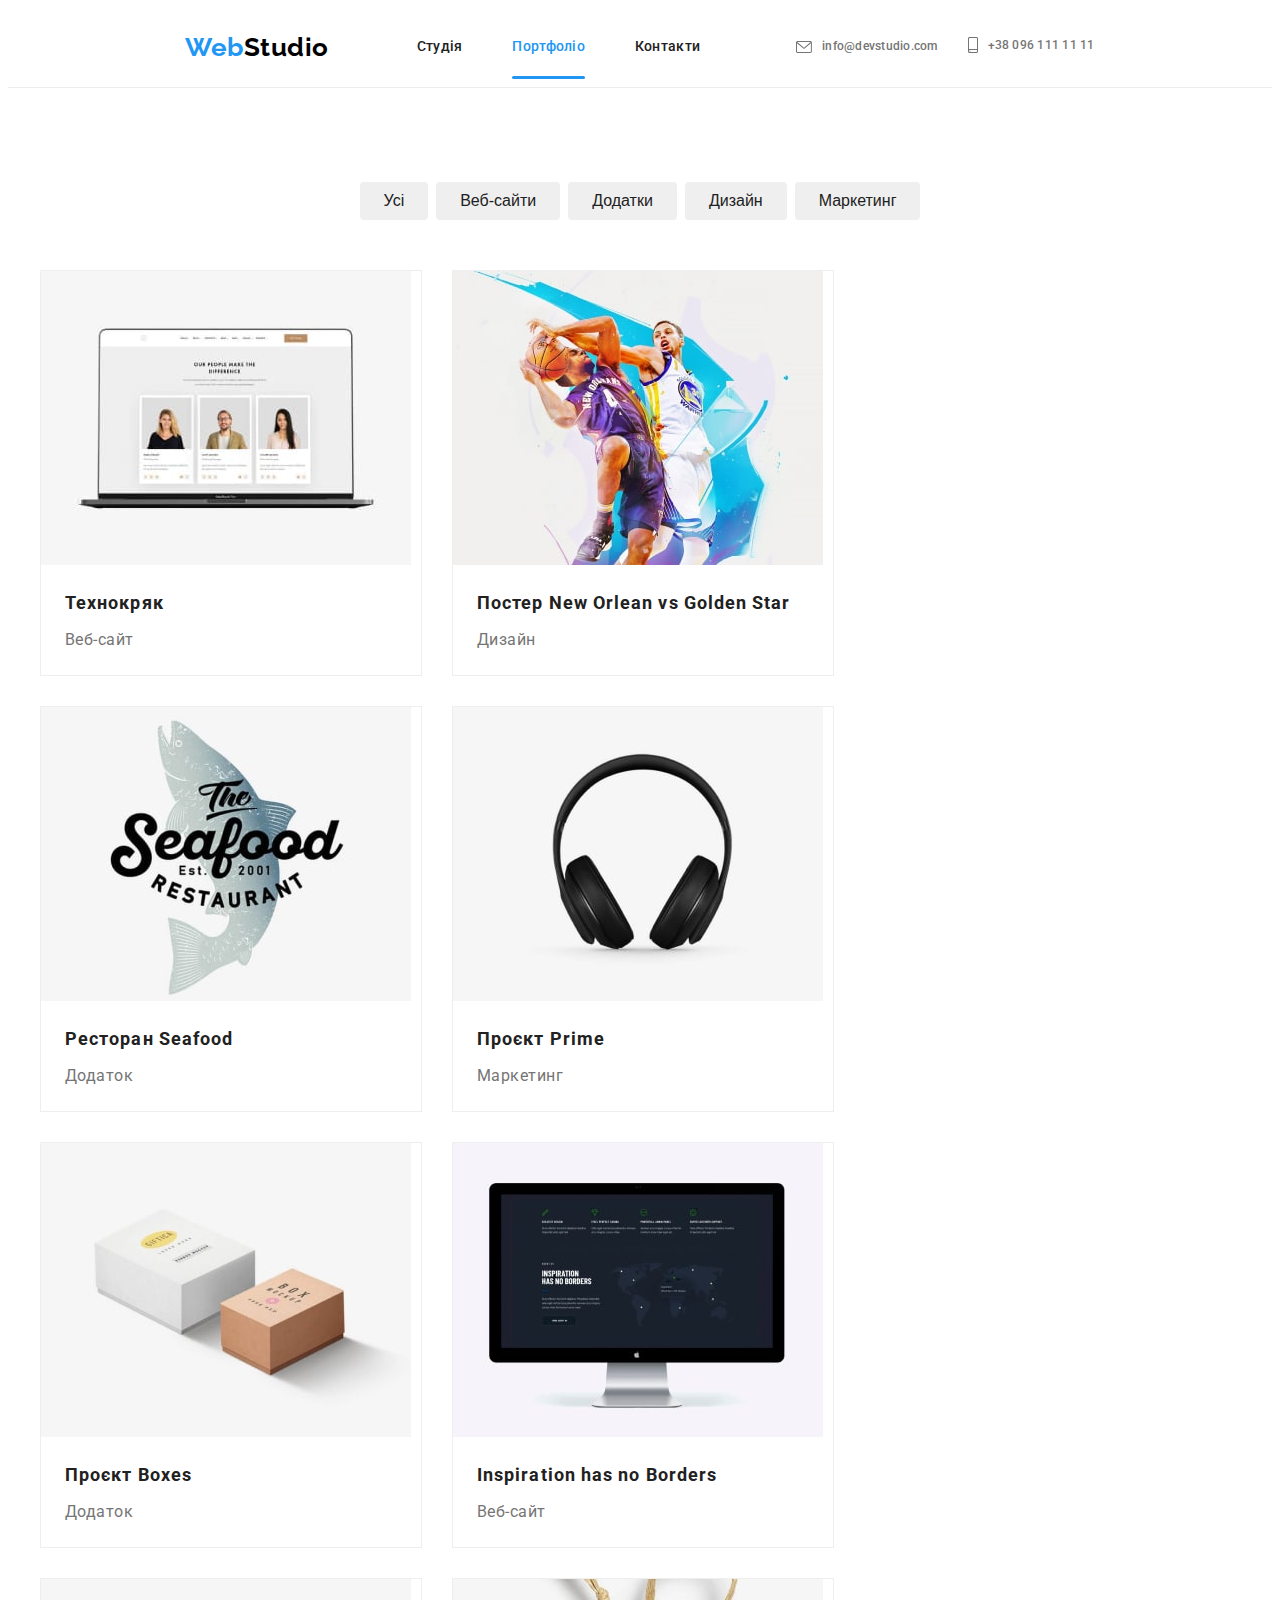
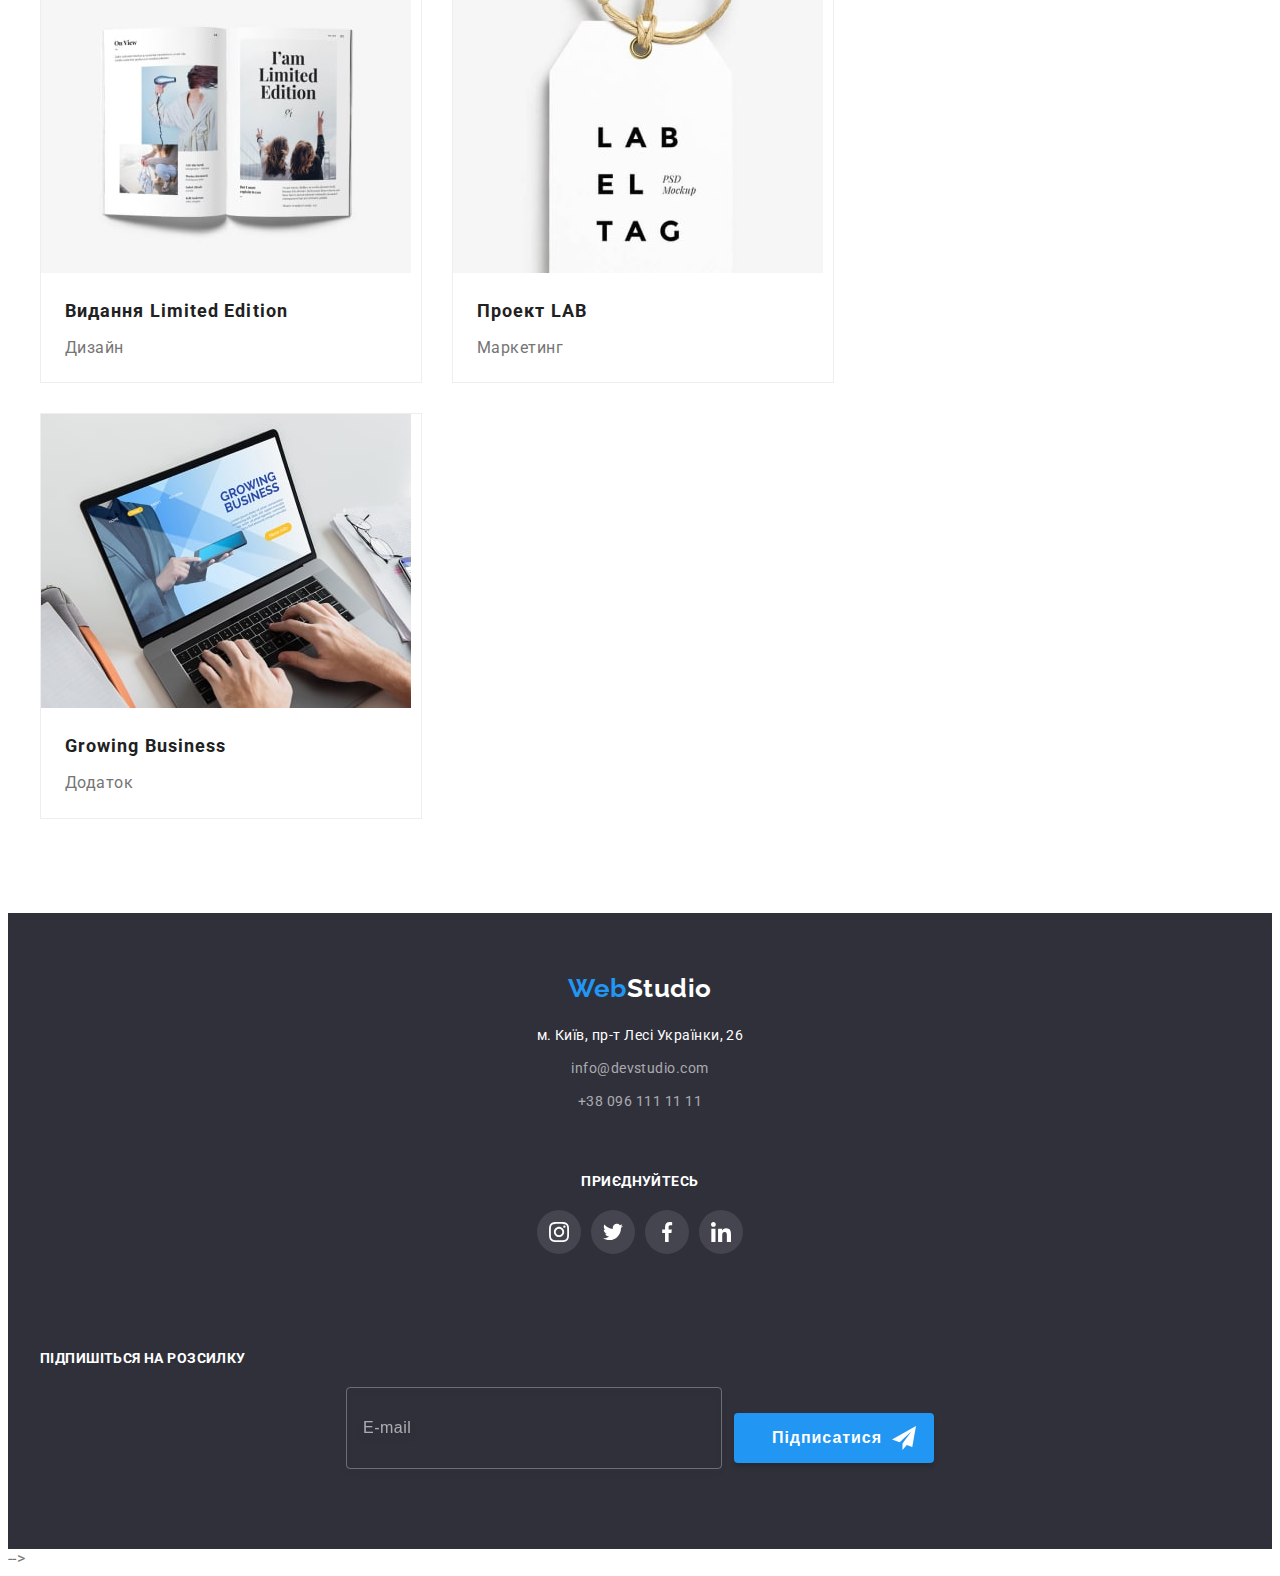
==== commit 7546715e: "howe work" ====
--- a/portfolio.html
+++ b/portfolio.html
@@ -337,11 +337,11 @@
       </section>
     </main>
     <!--Футер-->
-    <footer class="footer">
+ <footer class="footer">
       <div class="container">
         <ul class="footer__list">
           <li class="footer__item">
-            <a href="./index.html" class="logo">Web<span class="logos">Studio</span></a>
+           <div class="footer__navigation"> <a href="./index.html" class="logo">Web<span class="logos">Studio</span></a>
             <address class="address">
               <ul class="adress__list">
                 <li class="adress__item">
@@ -356,7 +356,7 @@
                   <a class="adress__link" href="mailto:+380961111111">+38 096 111 11 11</a>
                 </li>
               </ul>
-            </address>
+            </address></div>
           </li>
           <li class="footer__item">
             <p class="social-networks__text">Приєднуйтесь</p>
@@ -396,6 +396,6 @@
           </li>
         </ul>
       </div>
-    </footer>
+    </footer>-->
   </body>
 </html>
--- a/css/main.min.css
+++ b/css/main.min.css
@@ -1 +1 @@
-.navigation__link--current::after{content:"";display:block;width:100%;height:3.75px;background-color:#2196f3;bottom:0;left:0;border-radius:2px}.adress__link:hover,.adress__map:hover,.contacts__link:hover,.navigation__link:hover,.adress__link:focus,.adress__map:focus,.contacts__link:focus,.navigation__link:focus{color:#2196f3}.occupation__list{display:flex;flex-wrap:wrap}.header{background-color:#fff;border-bottom:1px solid #ececec;position:relative}.header__container{justify-content:center;align-items:center;display:flex}.logo{font-family:Raleway,cursive;font-weight:700;font-size:26px;line-height:1.19;text-decoration:none;color:#2196f3}.logo__accent{color:#000}.logos{color:#fff}@media screen and (min-width: 768px){.navigation__item:not(:last-child){margin-right:50px}}.navigation__list{display:flex;margin-left:88px;margin-right:96px}.navigation__link{position:relative;padding-top:32px;padding-bottom:32px;display:block;font-weight:500;font-size:14px;line-height:1.14;letter-spacing:.02em;text-decoration:none;color:#212121;transition:color 250ms cubic-bezier(0.4, 0, 0.2, 1)}.navigation__link--current{color:#2196f3;text-decoration:none}.navigation__link--current::after{position:absolute}.contacts{margin-left:auto;justify-content:center;align-items:center;display:block}.contacts__link{justify-content:center;align-items:center;display:flex;font-weight:500;font-size:12px;line-height:1.16;letter-spacing:.02em;text-decoration:none;color:#757575;transition:color 250ms cubic-bezier(0.4, 0, 0.2, 1)}.contacts__link:hover .contacts__icon{fill:#2196f3}.contacts__link:focus .contacts__icon{fill:#2196f3}.contacts__icon{margin-right:8px;fill:#757575;transition:fill 250ms cubic-bezier(0.4, 0, 0.2, 1)}@media screen and (min-width: 1200px){.contacts__icon{margin-right:10px}}.header__model{display:none}@media screen and (min-width: 768px){.header__model{display:flex}.header__mobile{display:none}.contacts{display:flex;flex-direction:column;align-items:baseline}.contacts__item{margin-right:0}.contacts__item:not(:last-child){margin-bottom:10px}}@media screen and (min-width: 1200px){.contacts{flex-direction:row;margin-left:auto;justify-content:center;align-items:center;display:flex}.contacts__link{justify-content:center;align-items:center;display:inline-flex}.contacts__item:not(:last-child){margin-right:30px}}.navigation-menu__button{display:inline-flex;margin-left:auto;border:0;background-color:rgba(0,0,0,0);width:40px;height:40px;z-index:2}@media screen and (min-width: 768px){.navigation-menu__button{display:none}}.navigation-menu__button .menu-btn__close{display:none}.navigation-menu__button.is-open .menu-btn__close{display:block}.navigation-menu__button.is-open .menu-btn__menu{display:none}.header__mobile{padding-left:40px;display:none;flex-direction:column;position:absolute;top:0;left:0;background-color:#fff;width:100vw;height:100vh}@media screen and (min-width: 768px){.header__mobile{display:none}}.header__mobile.is-open{display:flex}@media screen and (min-width: 768px){.header__mobile.is-open{display:none}}.social-menu{margin-top:auto;display:flex;align-items:flex-start}@media screen and (min-width: 768px){.social-menu{display:none}}.social-menu__link{text-decoration:none;font-weight:500;font-size:18px;line-height:1.22;letter-spacing:.02em;color:#2196f3}.social-menu__item:not(:last-child){margin-right:20px}@media screen and (min-width: 768px){.navigation__list--menu{display:none}}.navigation__item--menu{text-align:left;font-weight:500;font-size:40px;line-height:1.175;letter-spacing:.02em}.navigation__item--menu:not(:last-child){margin-bottom:32px}.navigation__link--menu{text-decoration:none;color:#212121}.navigation__link--menu:hover,.navigation__link--menu:focus{color:#2196f3}.menu-btn__menu:hover,.menu-btn__close:hover,.menu-btn__menu:focus,.menu-btn__close:focus{fill:#2196f3}.contacts--menu{margin-top:auto}@media screen and (min-width: 768px){.contacts--menu{display:none}.contacts--menu .contacts__item--menu{font-weight:500;font-size:24px;line-height:1.16;letter-spacing:.02em}.contacts--menu .contacts__item--menu:not(:last-child){margin-bottom:32px}}.contacts__link--menu{text-decoration:none;color:#757575}.hero{margin:0 auto;padding-top:118px;padding-bottom:118px;text-align:center;background-color:#2f303a;background-image:linear-gradient(rgba(47, 48, 58, 0.4), rgba(47, 48, 58, 0.4)),url("../images/fon.jpg");background-repeat:no-repeat;background-size:cover;background-position:center}@media screen and (min-width: 1200px){.hero{padding-top:200px;padding-bottom:200px}}.hero__title{max-width:360px;margin:0 auto;font-weight:900;font-size:26px;line-height:1.6;text-align:center;letter-spacing:.06em;text-transform:uppercase;color:#fff}@media screen and (min-width: 1200px){.hero__title{max-width:696px;margin:0 auto;font-weight:900;font-size:44px;line-height:1.36}}.hero__button{border-radius:4px;padding-top:10px;padding-bottom:10px;margin-top:30px;height:50px;font-weight:700;font-size:16px;line-height:1.87;align-items:center;text-align:center;letter-spacing:.06em;color:#fff;background-color:#2196f3;transition:250ms cubic-bezier(0.4, 0, 0.2, 1)}@media screen and (min-width: 480px){.hero__button{width:200px}}@media screen and (min-width: 1200px){.hero__button{width:216px}}.backdrop{position:fixed;top:50%;left:50%;width:450px;height:609px;background-color:rgba(0,0,0,.2);transition:250ms cubic-bezier(0.4, 0, 0.2, 1);z-index:2;transform:translate(-50%, -50%)}.backdrop__modal{overflow:scroll;min-width:370px;min-height:342px;background-color:#fff;position:absolute;top:50%;left:50%;transform:translate(-50%, -50%)}@media screen and (min-width: 1200px){.backdrop__modal{min-width:528px;min-height:581px}}.backdrop.is-hidden{opacity:0;pointer-events:none;overflow:visible;transition:250ms cubic-bezier(0.4, 0, 0.2, 1)}.backdrop.is-hidden .backdrop__modal{transform:translate(-50%, -50%)}.backdrop__button{width:30px;height:30px;background-color:#fff;border-radius:50%;justify-content:center;align-items:center;display:flex;border:1px solid rgba(0,0,0,.1019607843);padding:0;margin-left:auto;margin-top:8px;margin-right:8px;transition:fill 250ms cubic-bezier(0.4, 0, 0.2, 1);cursor:pointer}.backdrop__button:hover .backdrop__icon{fill:#2196f3}.backdrop__button:focus .backdrop__icon{fill:#2196f3}.backdrop__icon{transition:fill 250ms cubic-bezier(0.4, 0, 0.2, 1);cursor:pointer}.form-modal{padding-bottom:40px;padding-left:40px;padding-right:40px;width:100%;height:100%;margin-left:auto;margin-right:auto}.form-modal__title{max-width:360px;font-weight:700;font-size:20px;line-height:1.5;text-align:center;letter-spacing:.03em;margin:0 auto 12px auto;color:#212121}.form-modal__content{display:flex;flex-direction:column;margin-bottom:10px;position:relative}.form-modal__label{font-weight:400;font-size:12px;line-height:1.16;letter-spacing:.01em;color:#757575;text-align:start;margin-top:0;margin-bottom:4px}.form-modal__input{width:370px;height:40px;padding-left:30px;padding-top:11px;padding-bottom:11px;padding-right:30px}@media screen and (min-width: 1200px){.form-modal__input{width:448px}}.form-modal__input:hover~.form-modal__icon{fill:#2196f3}.form-modal__input:focus~.form-modal__icon{fill:#2196f3}.form-modal__textarea{width:370px;height:120px;padding:12px 16px}@media screen and (min-width: 1200px){.form-modal__textarea{width:448px}}.form-modal__textarea::-moz-placeholder{font-weight:400;font-size:12px;line-height:1.16;letter-spacing:.01em;color:rgba(117,117,117,.5)}.form-modal__textarea:-ms-input-placeholder{font-weight:400;font-size:12px;line-height:1.16;letter-spacing:.01em;color:rgba(117,117,117,.5)}.form-modal__textarea::placeholder{font-weight:400;font-size:12px;line-height:1.16;letter-spacing:.01em;color:rgba(117,117,117,.5)}.form-modal__input,.form-modal__textarea{margin-top:0;margin-bottom:0;outline:0;border:1px solid rgba(33,33,33,.2);border-radius:4px;transition:fill,border 250ms cubic-bezier(0.4, 0, 0.2, 1)}.form-modal__input:hover,.form-modal__textarea:hover,.form-modal__input:focus,.form-modal__textarea:focus{border:1px solid #2196f3;border-radius:4px}.form-modal__icon{position:absolute;top:0;left:12px;transform:translateY(160%);transition:fill 250ms cubic-bezier(0.4, 0, 0.2, 1)}.form-modal__checkbox{margin-top:20px;margin-bottom:30px}.form-modal__checkbox--input{position:absolute;width:1px;height:1px;margin:-1px;bottom:0;padding:0;clip:rect(0 0 0 0);overflow:hidden}.form-modal__checkbox--label{font-weight:400;letter-spacing:.03em;color:#757575;justify-content:center;align-items:center;display:flex}@media screen and (min-width: 768px){.form-modal__checkbox--label{font-size:12px;line-height:1.16}}@media screen and (min-width: 1200px){.form-modal__checkbox--label{font-size:14px;line-height:1.71}}.form-modal__checkbox--icon::before{content:" ";display:block;align-self:center;width:16px;height:15px;border:2px solid #212121;box-shadow:0px 4px 4px rgba(0,0,0,.25);border-radius:2px;margin-right:7px}.form-modal__checkbox--input:checked+.form-modal__checkbox--label .form-modal__checkbox--icon::before{content:" ";width:16px;height:15px;background-color:#2196f3;background-image:url("../images/check.svg");background-size:contain;background-origin:border-box;border-radius:2px;border:2px solid #2196f3}.form-modal__checkbox--link{-webkit-text-decoration-line:underline;text-decoration-line:underline;color:#2196f3}.form-modal__button{cursor:pointer;width:200px;height:50px;background-color:#2196f3;box-shadow:0px 4px 4px rgba(0,0,0,.15);border-radius:4px;font-weight:700;font-size:16px;line-height:1.8;justify-content:center;align-items:center;display:flex;text-align:center;letter-spacing:.06em;color:#fff;margin-top:0;margin-bottom:0;margin-left:auto;margin-right:auto;padding:10px 52px}.feature{padding-top:60px;padding-bottom:60px}@media screen and (min-width: 1200px){.feature{padding-top:94px;padding-bottom:94px}}@media screen and (min-width: 480px){.feature__list{gap:30px}}.feature__content{background-color:#f5f4fa;border-radius:4px;justify-content:center;align-items:center;display:flex;height:120px}@media screen and (min-width: 768px){.feature__content{width:354px}}@media screen and (min-width: 1200px){.feature__content{width:270px}}@media screen and (min-width: 768px){.feature__list{display:flex;flex-wrap:wrap;gap:30px}.feature__item{width:354px;margin-bottom:0}}@media screen and (min-width: 1200px){.feature__item{width:270px;gap:30px}}.feature__icon{width:70px;height:70px;justify-content:center;align-items:center;display:flex}.feature__title{margin-right:0;margin-left:0;margin-top:30px;margin-bottom:10px;font-weight:700;font-size:14px;line-height:1.14;text-transform:uppercase;color:#212121;text-align:center}@media screen and (min-width: 768px){.feature__title{text-align:left}}.feature__text{margin:0;font-weight:400;font-size:14px;line-height:1.7}@media screen and (min-width: 1200px){.occupation{display:block}}.occupation{padding-bottom:94px}.occupation__title{margin-top:0;margin-bottom:50px;font-weight:700;font-size:36px;line-height:1.16;text-align:center;color:#212121}.occupation__item{width:370px;height:294px;margin-right:30px;position:relative}.occupation__item:nth-child(3n){margin-right:0}.occupation__content{background:rgba(47,48,58,.8);position:absolute;width:100%;height:70px;margin:0;bottom:0;right:0}.occupation__text{font-weight:700;font-size:14px;line-height:1.14;text-align:center;letter-spacing:.03em;text-transform:uppercase;color:#fff;padding-top:27px;padding-bottom:27px;margin:0}@media screen and (min-width: 480px){.occupation{display:none}}@media screen and (min-width: 1200px){.occupation{display:block}}.section{padding-top:60px;padding-bottom:60px;background-color:#f5f4fa}@media screen and (min-width: 1200px){.section{padding-top:94px;padding-bottom:94px}}.section__title{margin-top:0;margin-bottom:30px;font-weight:700;font-size:36px;line-height:1.16;text-align:center;color:#212121}@media screen and (min-width: 1200px){.section__title{margin-bottom:50px}}@media screen and (min-width: 480px){.team__item{width:450px}.team__item:not(:last-child){margin-bottom:30px}}@media screen and (min-width: 768px){.team__item{width:354px;margin-right:15px;margin-bottom:30px}}@media screen and (min-width: 1200px){.team__item{width:270px;margin-bottom:0;margin-right:0}}@media screen and (min-width: 768px){.team{display:flex;flex-wrap:wrap;margin-right:-15px}}@media screen and (min-width: 1200px){.team{margin:0;gap:30px}}.team__content{padding-top:30px;padding-bottom:24px}@media screen and (min-width: 1200px){.team__content{width:270px}}.team__item{box-shadow:0px 1px 3px rgba(0,0,0,.12),0px 1px 1px rgba(0,0,0,.14),0px 2px 1px rgba(0,0,0,.2);border-radius:0px 0px 4px 4px;border-radius:0px 0px 4px 4px;background-color:#fff}.team__title{margin-top:0;margin-bottom:10px;font-weight:500;font-size:16px;line-height:1.19;text-align:center;color:#212121}.team__text{margin-top:0;margin-bottom:16px;font-weight:400;font-size:16px;line-height:1.18;text-align:center}.social{justify-content:center;align-items:center;display:flex}.social__item:not(:last-child){margin-right:10px}.social__link{border-radius:50%;justify-content:center;align-items:center;display:flex;width:40px;height:40px;background-color:#fff;transition:background-color 250ms cubic-bezier(0.4, 0, 0.2, 1)}.social__link:hover{background-color:#2196f3}.social__link:focus{background-color:#2196f3}.social__icon{width:20px;height:20px;fill:#afb1b8;transition:fill 250ms cubic-bezier(0.4, 0, 0.2, 1)}.social__link:hover .social__icon,.social__link:focus .social__icon{fill:#fff}.client{padding-top:60px;padding-bottom:60px}@media screen and (min-width: 1200px){.client{padding-top:94px;padding-bottom:94px}}.client__title{margin-top:0;margin-bottom:30px;margin-left:0;margin-right:0;font-weight:700;font-size:36px;line-height:1.16;text-align:center;letter-spacing:.03em;color:#212121}@media screen and (min-width: 1200px){.client__title{margin-bottom:50px}}@media screen and (min-width: 480px){.client__list{flex-wrap:wrap;display:flex;gap:30px}}.client__list{justify-content:center;align-items:center;display:flex}@media screen and (min-width: 768px){.client__list{flex-wrap:wrap;display:flex;gap:30px}}@media screen and (min-width: 480px){.client__link{width:210px}}@media screen and (min-width: 1200px){.client__link{width:170px}}.client__link{border:1px solid #afb1b8;border-radius:4px;height:92px;justify-content:center;align-items:center;display:flex;transition:border 250ms cubic-bezier(0.4, 0, 0.2, 1)}.client__link:hover{border:1px solid #2196f3}.client__link:focus{border:1px solid #2196f3}.client__icon{justify-content:center;align-items:center;display:flex;fill:#afb1b8;transition:fill 250ms cubic-bezier(0.4, 0, 0.2, 1)}.client__link:hover .client__icon,.client__link:focus .client__icon{fill:#2196f3}.section-project{padding-top:60px;padding-bottom:60px}.filter-project{margin-top:0;margin-bottom:0;margin-left:0;margin-right:0}.filter-project__button{border-radius:4px;padding:6px 24px;cursor:pointer;font-weight:500;font-size:16px;line-height:1.62;color:#212121;transition:color,background-color 250ms cubic-bezier(0.4, 0, 0.2, 1)}@media screen and (min-width: 480px){.filter-project{display:flex;flex-wrap:wrap;width:326px}.filter-project__item{margin-right:8px}.filter-project__item:nth-child(3n){margin-right:0}}@media screen and (min-width: 768px){.filter-project{justify-content:center;align-items:center;display:flex;text-align:center;width:575px;margin:0 auto}.filter-project__item{margin-right:8px}.filter-project__item:nth-child(5n){margin-right:0}}.filter-project__item{margin-bottom:15px;border-radius:4px;transition:box-shadow 250ms cubic-bezier(0.4, 0, 0.2, 1)}.filter-project__item:hover,.filter-project__item:focus{box-shadow:0px 3px 1px rgba(0,0,0,.1),0px 1px 2px rgba(0,0,0,.08),0px 2px 2px rgba(0,0,0,.12);border-radius:4px}.filter-project .filter-project__button:hover,.filter-project .filter-project__button:focus{color:#fff;background-color:#2196f3}.project-work{margin-top:25px}@media screen and (min-width: 480px){.project-work{display:flex;align-items:center;justify-content:center;width:450px}}@media screen and (min-width: 768px){.project-work{width:354px}}.project-work__link{text-decoration:none}@media screen and (min-width: 1200px){.project-work__item{width:370px}}@media screen and (min-width: 768px){.project-work__link{width:354px}}.project-work__item{background-color:#fff;border:1px solid #eee;transition:box-shadow 250ms cubic-bezier(0.4, 0, 0.2, 1)}@media screen and (min-width: 480px){.project-work__content{width:450px}.project-work__item{width:450px}.project-work__item:not(:last-child){margin-bottom:30px}}@media screen and (min-width: 480px){.project-work__item{width:450px;margin-right:15px}.project-work__item:not(:last-child){margin-bottom:30px}.project-work{flex-wrap:wrap;display:flex;margin-right:-15px}}@media screen and (min-width: 768px){.project-work__item{display:flex;flex-wrap:wrap;margin-right:15px}.project-work{margin-right:-15px}}.project-work__item:hover{box-shadow:0px 1px 1px rgba(0,0,0,.12),0px 4px 4px rgba(0,0,0,.06),1px 4px 6px rgba(0,0,0,.16)}.project-work__overlay{position:relative;overflow:hidden;transition:250ms cubic-bezier(0.4, 0, 0.2, 1)}.project-work__meta{position:absolute;bottom:0;left:0;margin:0;width:100%;height:100%;background-color:#2196f3;padding:63px 24px;transform:translateY(100%);opacity:0;overflow:hidden;transition:250ms cubic-bezier(0.4, 0, 0.2, 1)}.project-work__link:hover .project-work__meta{opacity:1}.project-work__link:hover .project-work__meta{transform:translateY(0)}.project-work__content{padding:20px 24px}@media screen and (min-width: 768px){.project-work__content{width:354px}}.project-work__text{font-weight:400;font-size:18px;line-height:1.5;letter-spacing:.03em;color:#fff;margin:0}.project-work__title{margin-top:0;margin-bottom:4px;font-weight:700;font-size:18px;line-height:2;letter-spacing:.06em;text-decoration:none;color:#212121}.project-work__product{margin-top:0;margin-bottom:0;font-weight:400;font-size:16px;line-height:1.87;text-decoration:none;color:#757575}.footer{margin-top:0;margin-bottom:0;padding-top:60px;padding-bottom:60px;background-color:#2f303a;text-align:center}.footer__item:not(:last-child){margin-bottom:60px}.adress__list{margin-top:20px}.adress__item:not(:last-child){margin-bottom:9px}.adress__map{font-weight:400;font-size:14px;line-height:1.71;text-decoration:none;font-style:normal;color:#fff;transition:color 250ms cubic-bezier(0.4, 0, 0.2, 1)}.adress__link{font-weight:400;font-size:14px;line-height:1.71;text-decoration:none;font-style:normal;color:rgba(255,255,255,.6);transition:color 250ms cubic-bezier(0.4, 0, 0.2, 1)}.social-networks{justify-content:center;align-items:center;display:flex;margin-bottom:37px}.social-networks__text{font-weight:700;font-size:14px;line-height:1.14;letter-spacing:.03em;text-transform:uppercase;color:#fff;margin-top:0}.social-networks__item:not(:last-child){margin-right:10px}.social-networks__link{border-radius:50%;justify-content:center;align-items:center;display:flex;width:44px;height:44px;background-color:rgba(255,255,255,.1);transition:250ms cubic-bezier(0.4, 0, 0.2, 1)}.social-networks__link:hover{background-color:#2196f3}.social-networks__link:focus{background-color:#2196f3}.social-networks__icon{fill:#fff}.footer-form__text{font-weight:700;font-size:14px;line-height:1.14;letter-spacing:.03em;text-transform:uppercase;color:#fff;margin-bottom:20px;margin-top:0}.footer-form__input{width:358px;height:50px;border:1px solid rgba(255,255,255,.3);filter:drop-shadow(0px 4px 4px rgba(0, 0, 0, 0.15));border-radius:4px;background-color:rgba(0,0,0,0);padding:0;outline:0;padding-left:16px;padding-top:15px;padding-bottom:15px;color:#fff;margin-bottom:20px}.footer-form__input::-moz-placeholder{font-weight:400;font-size:16px;line-height:1.25;justify-content:center;align-items:center;display:flex;letter-spacing:.03em;color:rgba(255,255,255,.6)}.footer-form__input:-ms-input-placeholder{font-weight:400;font-size:16px;line-height:1.25;justify-content:center;align-items:center;display:flex;letter-spacing:.03em;color:rgba(255,255,255,.6)}.footer-form__input::placeholder{font-weight:400;font-size:16px;line-height:1.25;justify-content:center;align-items:center;display:flex;letter-spacing:.03em;color:rgba(255,255,255,.6)}.footer-form__icon{margin-left:10px;margin-right:8px;text-align:center}.footer-form__button{width:200px;height:50px;background-color:#2196f3;box-shadow:0px 4px 4px rgba(0,0,0,.15);border-radius:4px;font-weight:700;font-size:16px;line-height:1.87;justify-content:center;align-items:center;display:inline-flex;text-align:center;letter-spacing:.06em;color:#fff;padding-top:10px;padding-bottom:10px;padding-left:28px;padding-right:0}body{color:#757575;font-family:Roboto,sans-serif;letter-spacing:.03em}ul{list-style:none;margin:0;padding:0}button{border:none}textarea{resize:none}.container{margin:0 auto;padding:0 15px}@media screen and (min-width: 768px){.container{width:768px}}@media screen and (min-width: 1200px){.container{width:1200px}}.visually-hidden{position:absolute;width:1px;height:1px;margin:-1px;border:0;padding:0;white-space:nowrap;-webkit-clip-path:inset(100%);clip-path:inset(100%);clip:rect(0 0 0 0);overflow:hidden}img{max-width:100%;height:auto;display:block}/*# sourceMappingURL=main.min.css.map */+.navigation__link--current::after{content:"";display:block;width:100%;height:3.75px;background-color:#2196f3;bottom:0;left:0;border-radius:2px}.adress__link:hover,.adress__map:hover,.contacts__link:hover,.navigation__link:hover,.adress__link:focus,.adress__map:focus,.contacts__link:focus,.navigation__link:focus{color:#2196f3}.project-work,.occupation__list{display:flex;flex-wrap:wrap}.header{background-color:#fff;border-bottom:1px solid #ececec;position:relative}.header__container{justify-content:center;align-items:center;display:flex}.logo{font-family:Raleway,cursive;font-weight:700;font-size:26px;line-height:1.19;text-decoration:none;color:#2196f3;padding-top:16px;padding-bottom:16px}@media screen and (min-width: 768px){.logo{padding-top:21px;padding-bottom:21px}}@media screen and (min-width: 1200px){.logo{padding-top:24px;padding-bottom:24px}}.logo__accent{color:#000}.logos{color:#fff}@media screen and (min-width: 768px){.navigation__item:not(:last-child){margin-right:50px}}.navigation__list{display:flex;margin-left:88px;margin-right:96px}.navigation__link{position:relative;padding-top:32px;padding-bottom:32px;display:block;font-weight:500;font-size:14px;line-height:1.14;letter-spacing:.02em;text-decoration:none;color:#212121;transition:color 250ms cubic-bezier(0.4, 0, 0.2, 1)}@media screen and (min-width: 768px){.navigation__link{padding-top:21px;padding-bottom:21px}}@media screen and (min-width: 1200px){.navigation__link{padding-top:24px;padding-bottom:24px}}.navigation__link--current{color:#2196f3;text-decoration:none}.navigation__link--current::after{position:absolute}.contacts{margin-left:auto}.contacts__link{justify-content:center;align-items:center;display:flex;font-weight:500;font-size:12px;line-height:1.16;letter-spacing:.02em;text-decoration:none;color:#757575;transition:color 250ms cubic-bezier(0.4, 0, 0.2, 1)}.contacts__link:hover .contacts__icon{fill:#2196f3}.contacts__link:focus .contacts__icon{fill:#2196f3}@media screen and (min-width: 768px)and (max-width: 1200px){.contacts__item:not(:last-child){margin-bottom:10px}.contacts{display:flex;justify-content:center}}.contacts__icon{margin-right:8px;fill:#757575;transition:fill 250ms cubic-bezier(0.4, 0, 0.2, 1)}@media screen and (min-width: 1200px){.contacts__icon{margin-right:10px}}.header__model{display:none}@media screen and (min-width: 768px){.header__model{display:flex}.header__mobile{display:none}.contacts__item{margin-right:0}}@media screen and (min-width: 1200px){.contacts{margin-left:auto;justify-content:center;align-items:center;display:flex}.contacts__link{justify-content:center;align-items:center;display:inline-flex}.contacts__item:not(:last-child){margin-right:30px}}.navigation-menu__button{display:inline-flex;align-items:center;justify-content:center;align-content:center;margin-left:auto;border:0;background-color:rgba(0,0,0,0);width:40px;height:40px;z-index:2}@media screen and (min-width: 768px){.navigation-menu__button{display:none}}.navigation-menu__button .menu-btn__close{display:none}.navigation-menu__button.is-open .menu-btn__close{display:block}.navigation-menu__button.is-open .menu-btn__menu{display:none}.header__mobile{padding-left:40px;display:none;flex-direction:column;position:absolute;top:0;left:0;background-color:#fff;width:100vw;height:100vh}@media screen and (min-width: 768px){.header__mobile{display:none}}.header__mobile.is-open{display:flex}@media screen and (min-width: 768px){.header__mobile.is-open{display:none}}.social-menu{margin-top:auto;display:flex;align-items:flex-start}@media screen and (min-width: 768px){.social-menu{display:none}}.social-menu__link{text-decoration:none;font-weight:500;font-size:18px;line-height:1.22;letter-spacing:.02em;color:#2196f3}.social-menu__item:not(:last-child){margin-right:20px;border:1px solid rgba(33,33,33,.2);transform:rotate(90deg)}@media screen and (min-width: 768px){.navigation__list--menu{display:none}}.navigation__item--menu{text-align:left;font-weight:500;font-size:40px;line-height:1.175;letter-spacing:.02em}.navigation__item--menu:not(:last-child){margin-bottom:32px}.navigation__link--menu{text-decoration:none;color:#212121}.navigation__link--menu:hover,.navigation__link--menu:focus{color:#2196f3}.menu-btn__menu:hover,.menu-btn__close:hover,.menu-btn__menu:focus,.menu-btn__close:focus{fill:#2196f3}.contacts--menu{margin-top:auto}@media screen and (min-width: 768px){.contacts--menu{display:none}.contacts--menu .contacts__item--menu{font-weight:500;font-size:24px;line-height:1.16;letter-spacing:.02em}.contacts--menu .contacts__item--menu:not(:last-child){margin-bottom:32px}}.contacts__link--menu{text-decoration:none;color:#757575}.hero{max-width:100%;height:400px;margin:0 auto;padding-top:118px;padding-bottom:118px;text-align:center;background-color:#2f303a;background-repeat:no-repeat;background-size:cover;background-image:linear-gradient(rgba(47, 48, 58, 0.4), rgba(47, 48, 58, 0.4)),url("../images/mobile/hero.jpg")}@media screen and (min-width: 480px){.hero{background-image:linear-gradient(rgba(47, 48, 58, 0.4), rgba(47, 48, 58, 0.4)),url("../images/tablet/hero.jpg")}}@media screen and (min-width: 768px){.hero{background-image:linear-gradient(rgba(47, 48, 58, 0.4), rgba(47, 48, 58, 0.4)),url("../images/desktop/hero.jpg")}}@media screen and (min-width: 1200px){.hero{height:600px;padding-top:200px;padding-bottom:200px}}.hero__title{max-width:360px;margin:0 auto;font-weight:900;font-size:26px;line-height:1.6;text-align:center;letter-spacing:.06em;text-transform:uppercase;color:#fff}@media screen and (min-width: 1200px){.hero__title{max-width:696px;margin:0 auto;font-weight:900;font-size:44px;line-height:1.36}}@media screen and (max-width: 480px)and (min-device-pixel-ratio: 2),screen and (max-width: 480px)and (--webkit-min-device-pixel-ratio: 2),screen and (max-width: 480px)and (-webkit-min-device-pixel-ratio: 2),screen and (max-width: 480px)and (min-resolution: 192dpi),screen and (max-width: 480px)and (min-resolution: 2dppx){.heroi__box{background-image:url("../images/mobile/hero@2x.jpg")}}@media screen and (min-width: 481px)and (min-device-pixel-ratio: 2),screen and (min-width: 481px)and (--webkit-min-device-pixel-ratio: 2),screen and (min-width: 481px)and (-webkit-min-device-pixel-ratio: 2),screen and (min-width: 481px)and (min-resolution: 192dpi),screen and (min-width: 481px)and (min-resolution: 2dppx){.heroi__box{background-image:url("../images/tablet/hero@2x.jpg")}}@media screen and (min-width: 768px)and (min-device-pixel-ratio: 2),screen and (min-width: 768px)and (--webkit-min-device-pixel-ratio: 2),screen and (min-width: 768px)and (-webkit-min-device-pixel-ratio: 2),screen and (min-width: 768px)and (min-resolution: 192dpi),screen and (min-width: 768px)and (min-resolution: 2dppx){.heroi__box{background-image:url("../images/desktop/hero@2x.jpg")}}.hero__button{border-radius:4px;padding-top:10px;padding-bottom:10px;margin-top:30px;height:50px;font-weight:700;font-size:16px;line-height:1.87;align-items:center;text-align:center;letter-spacing:.06em;color:#fff;background-color:#2196f3;transition:250ms cubic-bezier(0.4, 0, 0.2, 1)}@media screen and (min-width: 480px){.hero__button{width:200px}}@media screen and (min-width: 1200px){.hero__button{width:216px}}.backdrop{position:fixed;top:50%;left:50%;width:450px;height:609px;background-color:rgba(0,0,0,.2);transition:250ms cubic-bezier(0.4, 0, 0.2, 1);z-index:2;transform:translate(-50%, -50%)}.backdrop__modal{overflow:scroll;min-width:370px;min-height:342px;background-color:#fff;position:absolute;top:50%;left:50%;transform:translate(-50%, -50%)}@media screen and (min-width: 1200px){.backdrop__modal{min-width:528px;min-height:581px}}.backdrop.is-hidden{opacity:0;pointer-events:none;overflow:visible;transition:250ms cubic-bezier(0.4, 0, 0.2, 1)}.backdrop.is-hidden .backdrop__modal{transform:translate(-50%, -50%)}.backdrop__button{width:30px;height:30px;background-color:#fff;border-radius:50%;justify-content:center;align-items:center;display:flex;border:1px solid rgba(0,0,0,.1019607843);padding:0;margin-left:auto;margin-top:8px;margin-right:8px;transition:fill 250ms cubic-bezier(0.4, 0, 0.2, 1);cursor:pointer}.backdrop__button:hover .backdrop__icon{fill:#2196f3}.backdrop__button:focus .backdrop__icon{fill:#2196f3}.backdrop__icon{transition:fill 250ms cubic-bezier(0.4, 0, 0.2, 1);cursor:pointer}.form-modal{padding-bottom:40px;padding-left:40px;padding-right:40px;width:100%;height:100%;margin-left:auto;margin-right:auto}.form-modal__title{max-width:360px;font-weight:700;font-size:20px;line-height:1.5;text-align:center;letter-spacing:.03em;margin:0 auto 12px auto;color:#212121}.form-modal__content{display:flex;flex-direction:column;margin-bottom:10px;position:relative}.form-modal__label{font-weight:400;font-size:12px;line-height:1.16;letter-spacing:.01em;color:#757575;text-align:start;margin-top:0;margin-bottom:4px}.form-modal__input{width:370px;height:40px;padding-left:30px;padding-top:11px;padding-bottom:11px;padding-right:30px}@media screen and (min-width: 1200px){.form-modal__input{width:448px}}.form-modal__input:hover~.form-modal__icon{fill:#2196f3}.form-modal__input:focus~.form-modal__icon{fill:#2196f3}.form-modal__textarea{width:370px;height:120px;padding:12px 16px}@media screen and (min-width: 1200px){.form-modal__textarea{width:448px}}.form-modal__textarea::-moz-placeholder{font-weight:400;font-size:12px;line-height:1.16;letter-spacing:.01em;color:rgba(117,117,117,.5)}.form-modal__textarea:-ms-input-placeholder{font-weight:400;font-size:12px;line-height:1.16;letter-spacing:.01em;color:rgba(117,117,117,.5)}.form-modal__textarea::placeholder{font-weight:400;font-size:12px;line-height:1.16;letter-spacing:.01em;color:rgba(117,117,117,.5)}.form-modal__input,.form-modal__textarea{margin-top:0;margin-bottom:0;outline:0;border:1px solid rgba(33,33,33,.2);border-radius:4px;transition:fill,border 250ms cubic-bezier(0.4, 0, 0.2, 1)}.form-modal__input:hover,.form-modal__textarea:hover,.form-modal__input:focus,.form-modal__textarea:focus{border:1px solid #2196f3;border-radius:4px}.form-modal__icon{position:absolute;top:0;left:12px;transform:translateY(160%);transition:fill 250ms cubic-bezier(0.4, 0, 0.2, 1)}.form-modal__checkbox{margin-top:20px;margin-bottom:30px}.form-modal__checkbox--input{position:absolute;width:1px;height:1px;margin:-1px;bottom:0;padding:0;clip:rect(0 0 0 0);overflow:hidden}.form-modal__checkbox--label{font-weight:400;letter-spacing:.03em;color:#757575;justify-content:center;align-items:center;display:flex}@media screen and (min-width: 480px){.form-modal__checkbox--label{font-size:12px;line-height:1.16}}@media screen and (min-width: 768px){.form-modal__checkbox--label{font-size:12px;line-height:1.16}}@media screen and (min-width: 1200px){.form-modal__checkbox--label{font-size:14px;line-height:1.71}}.form-modal__checkbox--icon::before{content:" ";display:block;align-self:center;width:16px;height:15px;border:2px solid #212121;box-shadow:0px 4px 4px rgba(0,0,0,.25);border-radius:2px;margin-right:7px}.form-modal__checkbox--input:checked+.form-modal__checkbox--label .form-modal__checkbox--icon::before{content:" ";width:16px;height:15px;background-color:#2196f3;background-image:url("../images/check.svg");background-size:contain;background-origin:border-box;border-radius:2px;border:2px solid #2196f3}.form-modal__checkbox--link{-webkit-text-decoration-line:underline;text-decoration-line:underline;color:#2196f3}.form-modal__button{cursor:pointer;width:200px;height:50px;background-color:#2196f3;box-shadow:0px 4px 4px rgba(0,0,0,.15);border-radius:4px;font-weight:700;font-size:16px;line-height:1.8;justify-content:center;align-items:center;display:flex;text-align:center;letter-spacing:.06em;color:#fff;margin-top:0;margin-bottom:0;margin-left:auto;margin-right:auto;padding:10px 52px}.feature{padding-top:60px;padding-bottom:60px}@media screen and (min-width: 1200px){.feature{padding-top:94px;padding-bottom:94px}}.feature__content{background-color:#f5f4fa;border-radius:4px;justify-content:center;align-items:center;display:flex;height:120px}@media screen and (max-width: 767px){.feature__item:not(:last-child){margin-bottom:30px}}@media screen and (min-width: 768px){.feature__item{width:354px;margin-bottom:0}}@media screen and (min-width: 1200px){.feature__item{width:270px;margin-bottom:0}}@media screen and (min-width: 768px){.feature__list{display:flex;flex-wrap:wrap;gap:30px}}.feature__icon{width:70px;height:70px;justify-content:center;align-items:center;display:flex}.feature__title{margin-right:0;margin-left:0;margin-top:30px;margin-bottom:10px;font-weight:700;font-size:14px;line-height:1.14;text-transform:uppercase;color:#212121;text-align:center}@media screen and (min-width: 768px){.feature__title{text-align:left}}.feature__text{margin:0;font-weight:400;font-size:14px;line-height:1.7}@media screen and (min-width: 1200px){.occupation{display:block}}.occupation{padding-bottom:94px}@media screen and (max-width: 1199px){.occupation{display:none}}.occupation__title{margin-top:0;margin-bottom:50px;font-weight:700;font-size:36px;line-height:1.16;text-align:center;color:#212121}.occupation__item{width:370px;height:294px;margin-right:30px;position:relative}.occupation__item:nth-child(3n){margin-right:0}.occupation__content{background:rgba(47,48,58,.8);position:absolute;width:100%;height:70px;margin:0;bottom:0;right:0}.occupation__text{font-weight:700;font-size:14px;line-height:1.14;text-align:center;letter-spacing:.03em;text-transform:uppercase;color:#fff;padding-top:27px;padding-bottom:27px;margin:0}@media screen and (min-width: 1200px){.occupation{display:block}}.section{padding-top:60px;padding-bottom:60px;background-color:#f5f4fa}@media screen and (min-width: 1200px){.section{padding-top:94px;padding-bottom:94px}}.section__title{margin-top:0;margin-bottom:30px;font-weight:700;font-size:36px;line-height:1.16;text-align:center;color:#212121}@media screen and (min-width: 480px){.section__title{font-size:28px;line-height:1.17}}@media screen and (min-width: 1200px){.section__title{width:270px;margin:0}}.team__content{padding-top:30px;padding-bottom:24px}@media screen and (min-width: 768px){.team{display:flex;flex-wrap:wrap;gap:30px}}.team__item{box-shadow:0px 1px 3px rgba(0,0,0,.12),0px 1px 1px rgba(0,0,0,.14),0px 2px 1px rgba(0,0,0,.2);border-radius:0px 0px 4px 4px;border-radius:0px 0px 4px 4px;background-color:#fff}@media screen and (max-width: 767px){.team__item{width:450px}.team__item:not(:last-child){margin-bottom:30px}}@media screen and (min-width: 768px){.team__item{width:354px;margin:0}}@media screen and (min-width: 1200px){.team__item{width:270px;margin:0}}.team__title{margin-top:0;margin-bottom:10px;font-weight:500;font-size:16px;line-height:1.19;text-align:center;color:#212121}.team__text{margin-top:0;margin-bottom:16px;font-weight:400;font-size:16px;line-height:1.18;text-align:center}.social{justify-content:center;align-items:center;display:flex}.social__item:not(:last-child){margin-right:10px}.social__link{border-radius:50%;justify-content:center;align-items:center;display:flex;width:40px;height:40px;background-color:#fff;transition:background-color 250ms cubic-bezier(0.4, 0, 0.2, 1)}.social__link:hover{background-color:#2196f3}.social__link:focus{background-color:#2196f3}.social__icon{width:20px;height:20px;fill:#afb1b8;transition:fill 250ms cubic-bezier(0.4, 0, 0.2, 1)}.social__link:hover .social__icon,.social__link:focus .social__icon{fill:#fff}.client{padding-top:60px;padding-bottom:60px}@media screen and (min-width: 1200px){.client{padding-top:94px;padding-bottom:94px}}.client__title{margin-top:0;margin-bottom:30px;margin-left:0;margin-right:0;text-align:center;letter-spacing:.03em;color:#212121}@media screen and (min-width: 480px){.client__title{font-size:28px;line-height:1.17}}@media screen and (min-width: 1200px){.client__title{font-size:36px;line-height:1.16}}.client__list{justify-content:center;align-items:center;display:flex;flex-wrap:wrap;margin:-15px}@media screen and (min-width: 1200px){.client__list{flex-wrap:nowrap}}.client__item{width:calc((100% - 60px)/2);margin:15px}@media screen and (min-width: 768px){.client__item{width:calc((100% - 90px)/3);margin:15px}}.client__link{border:1px solid #afb1b8;border-radius:4px;height:92px;justify-content:center;align-items:center;display:flex;transition:border 250ms cubic-bezier(0.4, 0, 0.2, 1)}.client__link:hover{border:1px solid #2196f3}.client__link:focus{border:1px solid #2196f3}.client__icon{justify-content:center;align-items:center;display:flex;fill:#afb1b8;transition:fill 250ms cubic-bezier(0.4, 0, 0.2, 1)}.client__link:hover .client__icon,.client__link:focus .client__icon{fill:#2196f3}.section-project{padding-top:60px;padding-bottom:60px}@media screen and (min-width: 1200px){.section-project{padding-top:94px;padding-bottom:94px}}.filter-project{margin-top:0;margin-bottom:35px;justify-content:center;align-items:center;display:flex;flex-wrap:wrap}@media screen and (min-width: 768px){.filter-project{margin-bottom:30px}}@media screen and (min-width: 1200px){.filter-project{margin-bottom:50px}}.filter-project__button{border-radius:4px;padding:6px 24px;cursor:pointer;font-weight:500;font-size:16px;line-height:1.62;color:#212121;transition:color,background-color 250ms cubic-bezier(0.4, 0, 0.2, 1)}.filter-project__item{border-radius:4px;transition:box-shadow 250ms cubic-bezier(0.4, 0, 0.2, 1)}.filter-project__item:not(:last-child){margin-right:8px}@media screen and (max-width: 767px){.filter-project__item:not(:last-child){margin-bottom:15px}}.filter-project__item:hover,.filter-project__item:focus{box-shadow:0px 3px 1px rgba(0,0,0,.1),0px 1px 2px rgba(0,0,0,.08),0px 2px 2px rgba(0,0,0,.12);border-radius:4px}.filter-project .filter-project__button:hover,.filter-project .filter-project__button:focus{color:#fff;background-color:#2196f3}.project-work{margin:-15px}.project-work__link{text-decoration:none}.project-work__item{background-color:#fff;border:1px solid #eee;transition:box-shadow 250ms cubic-bezier(0.4, 0, 0.2, 1)}@media screen and (max-width: 767px){.project-work__item{width:450px}.project-work__item:not(:last-child){margin-bottom:30px}}@media screen and (min-width: 768px){.project-work__item{width:calc((100% - 60px)/2);margin:15px}}@media screen and (min-width: 1200px){.project-work__item{width:calc((100% - 90px)/3);margin:15px}}.project-work__item:hover{box-shadow:0px 1px 1px rgba(0,0,0,.12),0px 4px 4px rgba(0,0,0,.06),1px 4px 6px rgba(0,0,0,.16)}.project-work__overlay{position:relative;overflow:hidden;transition:250ms cubic-bezier(0.4, 0, 0.2, 1)}.project-work__meta{position:absolute;bottom:0;left:0;margin:0;width:100%;height:100%;background-color:#2196f3;padding:63px 24px;transform:translateY(100%);opacity:0;overflow:hidden;transition:250ms cubic-bezier(0.4, 0, 0.2, 1)}.project-work__link:hover .project-work__meta{opacity:1}.project-work__link:hover .project-work__meta{transform:translateY(0)}.project-work__content{padding:20px 24px}.project-work__text{font-weight:400;font-size:18px;line-height:1.5;letter-spacing:.03em;color:#fff;margin:0}.project-work__title{margin-top:0;margin-bottom:4px;font-weight:700;font-size:18px;line-height:2;letter-spacing:.06em;text-decoration:none;color:#212121}.project-work__product{margin-top:0;margin-bottom:0;font-weight:400;font-size:16px;line-height:1.87;text-decoration:none;color:#757575}.footer{margin-top:0;margin-bottom:0;padding-top:60px;padding-bottom:60px;background-color:#2f303a;text-align:center}.footer__item{margin-bottom:60px}@media screen and (min-width: 480px){.footer__item{display:flex;flex-direction:column;align-items:center;justify-content:space-evenly}}.adress__list{margin-top:20px;flex-direction:column}.adress__item:not(:last-child){margin-bottom:9px}.social-networks{justify-content:center;align-items:center;display:flex;margin-bottom:37px}.social-networks .footer__item--form{width:570px}@media screen and (max-width: 1199px){.footer__item--form{display:flex;flex-direction:column;align-items:center;justify-content:space-evenly}}@media screen and (min-width: 480px){.footer-form_nav{display:block}}.social-networks__item:not(:last-child){margin-right:10px}.footer-form{justify-content:center;align-items:center;display:flex}.footer-form__text{text-align:left}.footer-form__button{margin-left:12px;justify-content:center;align-items:center;display:flex;text-align:center}.adress__list{margin-top:20px}.adress__item:not(:last-child){margin-bottom:9px}.adress__map{font-weight:400;font-size:14px;line-height:1.71;text-decoration:none;font-style:normal;color:#fff;transition:color 250ms cubic-bezier(0.4, 0, 0.2, 1)}.adress__link{font-weight:400;font-size:14px;line-height:1.71;text-decoration:none;font-style:normal;color:rgba(255,255,255,.6);transition:color 250ms cubic-bezier(0.4, 0, 0.2, 1)}.social-networks{margin-bottom:37px}.social-networks__text{font-weight:700;font-size:14px;line-height:1.14;letter-spacing:.03em;text-transform:uppercase;color:#fff;margin-top:0;margin-bottom:20px}@media screen and (max-width: 1199px){.social-networks__text{align-items:center}}.social-networks__item:not(:last-child){margin-right:10px}.social-networks__link{border-radius:50%;justify-content:center;align-items:center;display:flex;width:44px;height:44px;background-color:rgba(255,255,255,.1);transition:250ms cubic-bezier(0.4, 0, 0.2, 1)}.social-networks__link:hover{background-color:#2196f3}.social-networks__link:focus{background-color:#2196f3}.social-networks__icon{fill:#fff}.footer-form__text{font-weight:700;font-size:14px;line-height:1.14;letter-spacing:.03em;text-transform:uppercase;color:#fff;margin-bottom:20px;margin-top:0}.footer-form__input{width:358px;height:50px;border:1px solid rgba(255,255,255,.3);filter:drop-shadow(0px 4px 4px rgba(0, 0, 0, 0.15));border-radius:4px;background-color:rgba(0,0,0,0);padding:0;outline:0;padding-left:16px;padding-top:15px;padding-bottom:15px;color:#fff;margin-bottom:20px}.footer-form__input::-moz-placeholder{font-weight:400;font-size:16px;line-height:1.25;justify-content:center;align-items:center;display:flex;letter-spacing:.03em;color:rgba(255,255,255,.6)}.footer-form__input:-ms-input-placeholder{font-weight:400;font-size:16px;line-height:1.25;justify-content:center;align-items:center;display:flex;letter-spacing:.03em;color:rgba(255,255,255,.6)}.footer-form__input::placeholder{font-weight:400;font-size:16px;line-height:1.25;justify-content:center;align-items:center;display:flex;letter-spacing:.03em;color:rgba(255,255,255,.6)}.footer-form__icon{margin-left:10px;margin-right:8px;text-align:center}.footer-form__button{width:200px;height:50px;background-color:#2196f3;box-shadow:0px 4px 4px rgba(0,0,0,.15);border-radius:4px;font-weight:700;font-size:16px;line-height:1.87;justify-content:center;align-items:center;display:inline-flex;text-align:center;letter-spacing:.06em;color:#fff;padding-top:10px;padding-bottom:10px;padding-left:28px;padding-right:0}body{color:#757575;font-family:Roboto,sans-serif;letter-spacing:.03em}ul{list-style:none;margin:0;padding:0}button{border:none}textarea{resize:none}.container{margin:0 auto;padding:0 15px}@media screen and (min-width: 768px){.container{width:768px}}@media screen and (min-width: 1200px){.container{width:1200px}}.visually-hidden{position:absolute;width:1px;height:1px;margin:-1px;border:0;padding:0;white-space:nowrap;-webkit-clip-path:inset(100%);clip-path:inset(100%);clip:rect(0 0 0 0);overflow:hidden}img{max-width:100%;height:auto;display:block}/*# sourceMappingURL=main.min.css.map */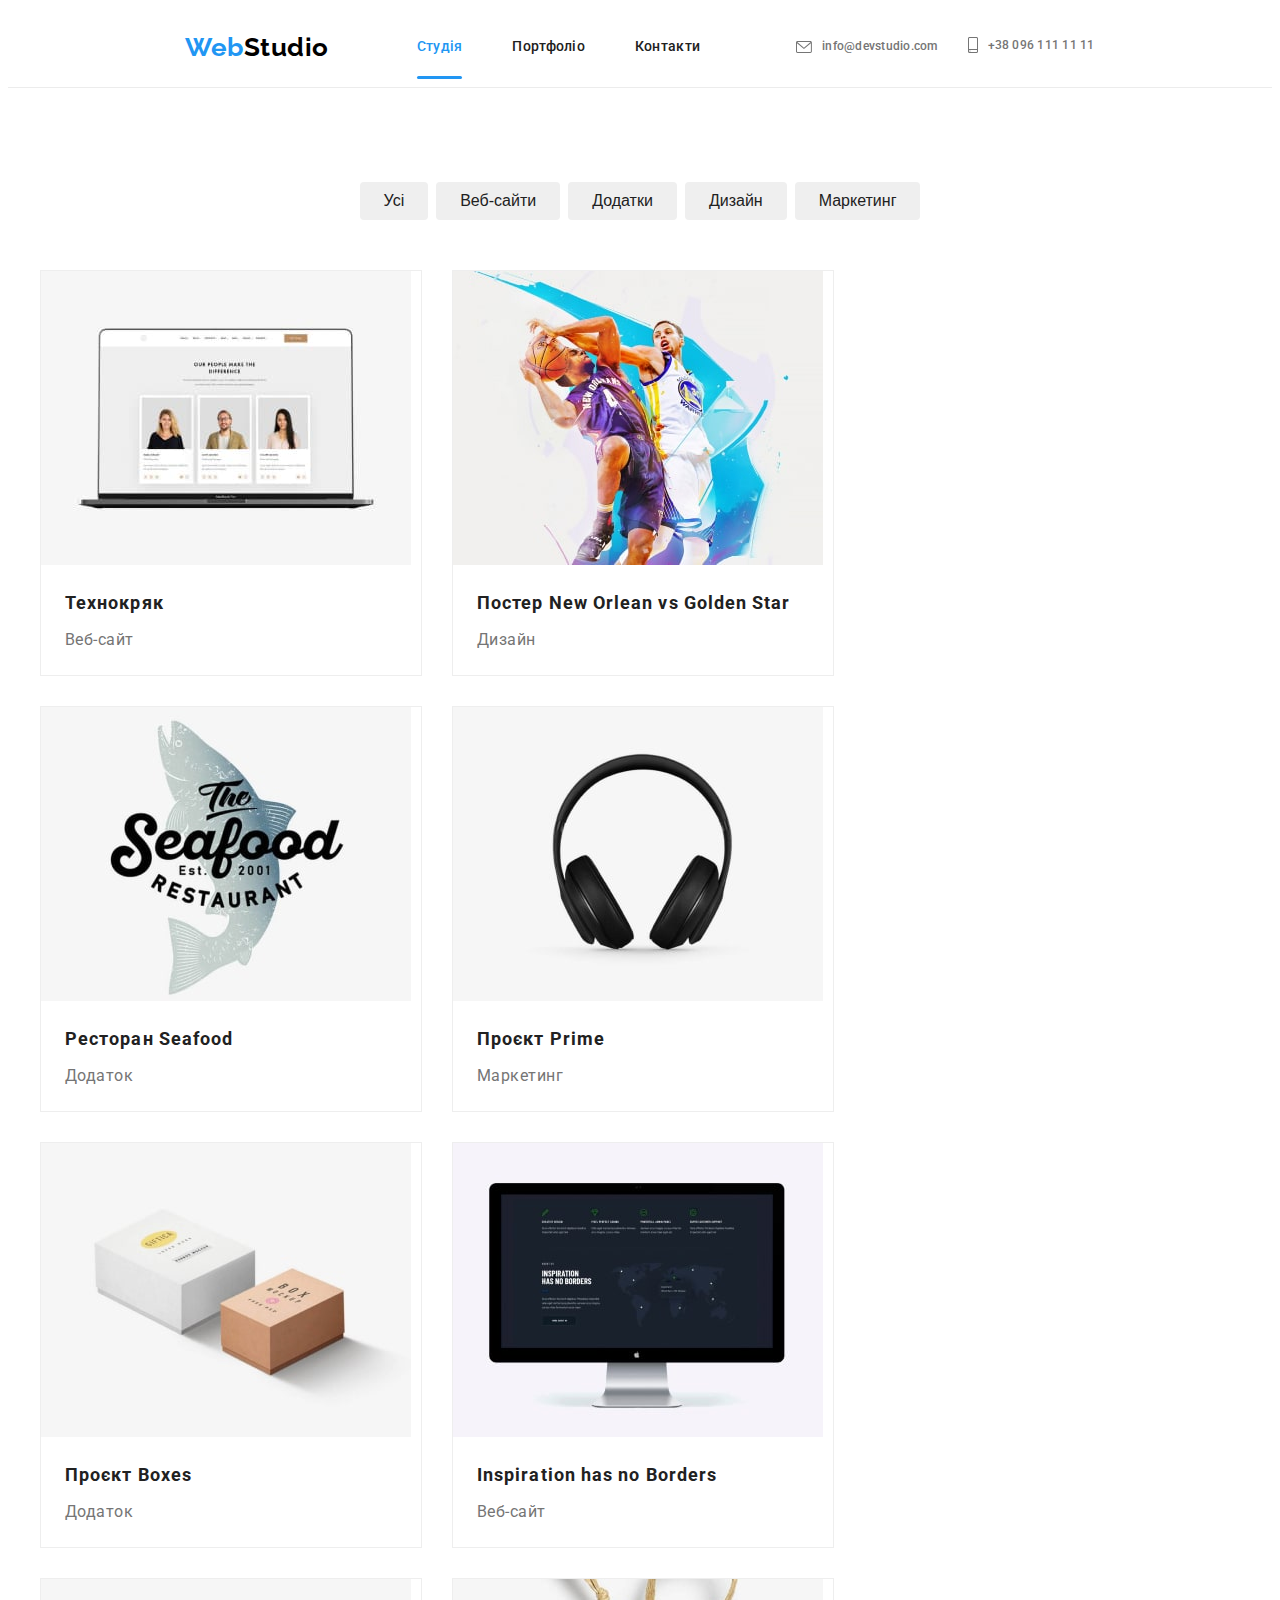
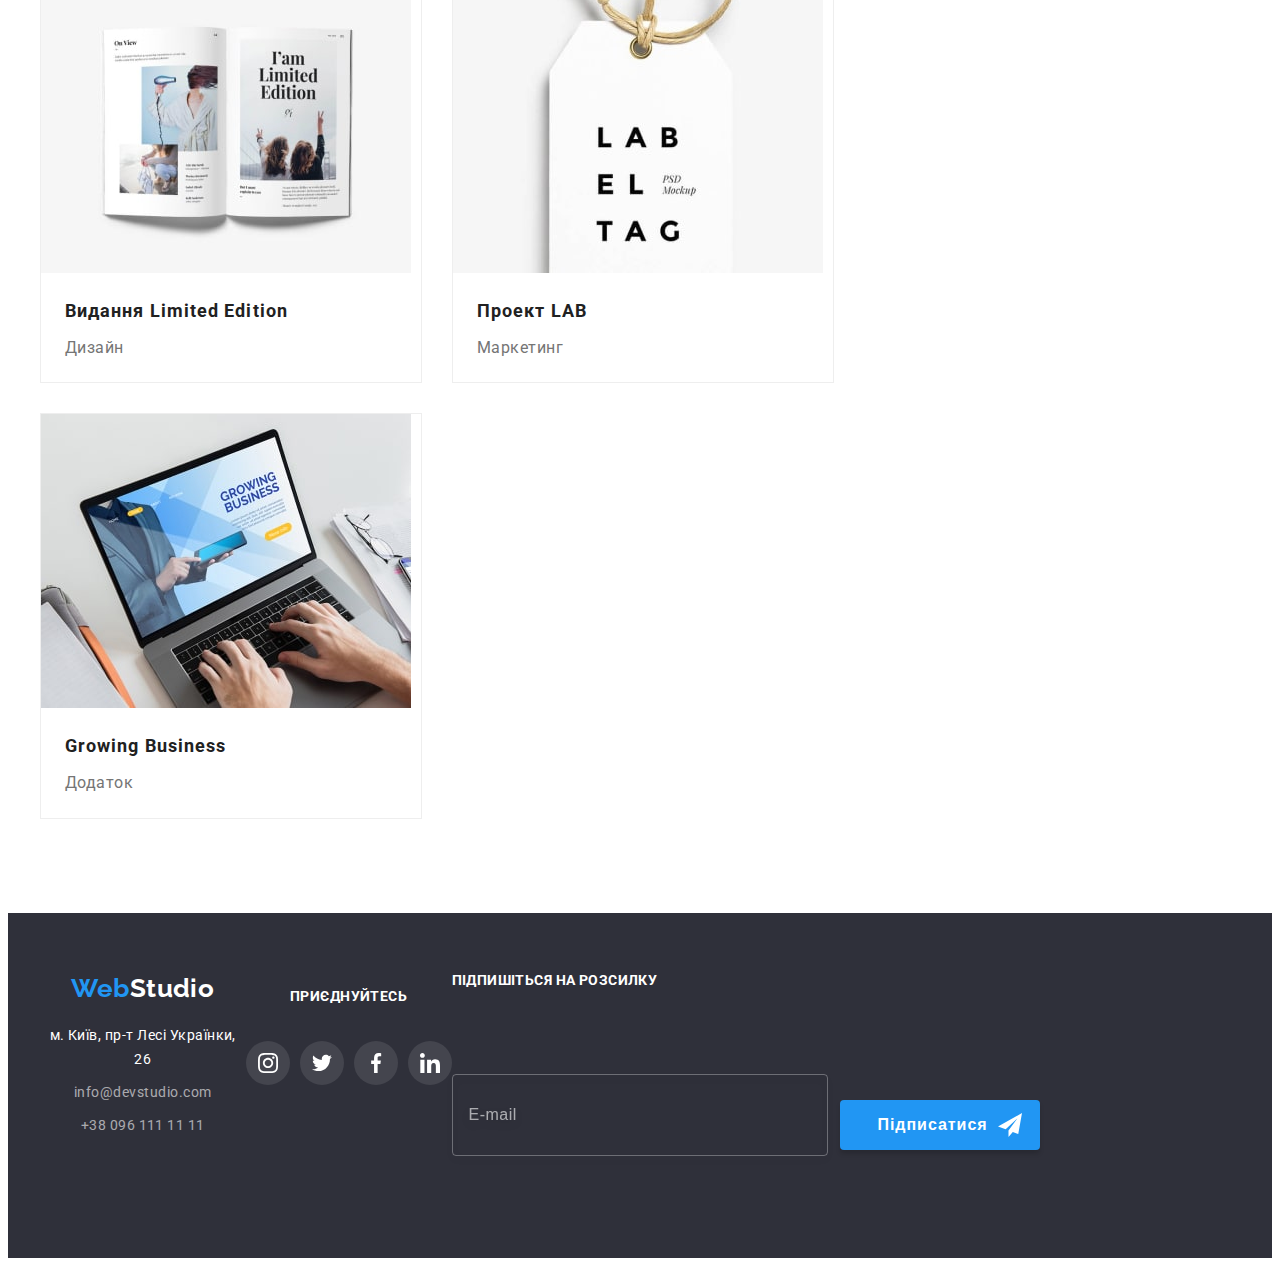
==== commit 0064c664: "work" ====
--- a/portfolio.html
+++ b/portfolio.html
@@ -33,10 +33,10 @@
     <div class="header__mobile" id="header__mobile" data-menu>
       <ul class="navigation__list--menu ">
         <li class="navigation__item--menu ">
-          <a class="navigation__link--menu" href="./index.html">Студія</a>
+          <a class="navigation__link--menu  current" href="./index.html">Студія</a>
         </li>
         <li class="navigation__item--menu ">
-          <a class="navigation__link--menu" href="./portfolio.html">Портфоліо</a>
+          <a class="navigation__link--menu " href="./portfolio.html">Портфоліо</a>
         </li>
         <li class="navigation__item--menu "><a class="navigation__link--menu " href="">Контакти</a></li>
       </ul>
@@ -61,10 +61,10 @@
     <div class="header__model">
       <ul class="navigation__list">
         <li class="navigation__item">
-          <a class="navigation__link " href="./index.html">Студія</a>
+          <a class="navigation__link navigation__link--current" href="./index.html">Студія</a>
         </li>
         <li class="navigation__item">
-          <a class="navigation__link navigation__link--current" href="./portfolio.html">Портфоліо</a>
+          <a class="navigation__link" href="./portfolio.html">Портфоліо</a>
         </li>
         <li class="navigation__item"><a class="navigation__link" href="">Контакти</a></li>
       </ul>
@@ -84,8 +84,8 @@
       </ul>
     </div>
   </div>
+  </div>
 </header>
-
 
     <main>
       <!--Проект-->
@@ -396,6 +396,7 @@
           </li>
         </ul>
       </div>
-    </footer>-->
+    </footer>
+    <script class="mobile-container__js" src="./js/mobile-menu.js"></script>
   </body>
 </html>
--- a/css/main.min.css
+++ b/css/main.min.css
@@ -1 +1 @@
-.navigation__link--current::after{content:"";display:block;width:100%;height:3.75px;background-color:#2196f3;bottom:0;left:0;border-radius:2px}.adress__link:hover,.adress__map:hover,.contacts__link:hover,.navigation__link:hover,.adress__link:focus,.adress__map:focus,.contacts__link:focus,.navigation__link:focus{color:#2196f3}.project-work,.occupation__list{display:flex;flex-wrap:wrap}.header{background-color:#fff;border-bottom:1px solid #ececec;position:relative}.header__container{justify-content:center;align-items:center;display:flex}.logo{font-family:Raleway,cursive;font-weight:700;font-size:26px;line-height:1.19;text-decoration:none;color:#2196f3;padding-top:16px;padding-bottom:16px}@media screen and (min-width: 768px){.logo{padding-top:21px;padding-bottom:21px}}@media screen and (min-width: 1200px){.logo{padding-top:24px;padding-bottom:24px}}.logo__accent{color:#000}.logos{color:#fff}@media screen and (min-width: 768px){.navigation__item:not(:last-child){margin-right:50px}}.navigation__list{display:flex;margin-left:88px;margin-right:96px}.navigation__link{position:relative;padding-top:32px;padding-bottom:32px;display:block;font-weight:500;font-size:14px;line-height:1.14;letter-spacing:.02em;text-decoration:none;color:#212121;transition:color 250ms cubic-bezier(0.4, 0, 0.2, 1)}@media screen and (min-width: 768px){.navigation__link{padding-top:21px;padding-bottom:21px}}@media screen and (min-width: 1200px){.navigation__link{padding-top:24px;padding-bottom:24px}}.navigation__link--current{color:#2196f3;text-decoration:none}.navigation__link--current::after{position:absolute}.contacts{margin-left:auto}.contacts__link{justify-content:center;align-items:center;display:flex;font-weight:500;font-size:12px;line-height:1.16;letter-spacing:.02em;text-decoration:none;color:#757575;transition:color 250ms cubic-bezier(0.4, 0, 0.2, 1)}.contacts__link:hover .contacts__icon{fill:#2196f3}.contacts__link:focus .contacts__icon{fill:#2196f3}@media screen and (min-width: 768px)and (max-width: 1200px){.contacts__item:not(:last-child){margin-bottom:10px}.contacts{display:flex;justify-content:center}}.contacts__icon{margin-right:8px;fill:#757575;transition:fill 250ms cubic-bezier(0.4, 0, 0.2, 1)}@media screen and (min-width: 1200px){.contacts__icon{margin-right:10px}}.header__model{display:none}@media screen and (min-width: 768px){.header__model{display:flex}.header__mobile{display:none}.contacts__item{margin-right:0}}@media screen and (min-width: 1200px){.contacts{margin-left:auto;justify-content:center;align-items:center;display:flex}.contacts__link{justify-content:center;align-items:center;display:inline-flex}.contacts__item:not(:last-child){margin-right:30px}}.navigation-menu__button{display:inline-flex;align-items:center;justify-content:center;align-content:center;margin-left:auto;border:0;background-color:rgba(0,0,0,0);width:40px;height:40px;z-index:2}@media screen and (min-width: 768px){.navigation-menu__button{display:none}}.navigation-menu__button .menu-btn__close{display:none}.navigation-menu__button.is-open .menu-btn__close{display:block}.navigation-menu__button.is-open .menu-btn__menu{display:none}.header__mobile{padding-left:40px;display:none;flex-direction:column;position:absolute;top:0;left:0;background-color:#fff;width:100vw;height:100vh}@media screen and (min-width: 768px){.header__mobile{display:none}}.header__mobile.is-open{display:flex}@media screen and (min-width: 768px){.header__mobile.is-open{display:none}}.social-menu{margin-top:auto;display:flex;align-items:flex-start}@media screen and (min-width: 768px){.social-menu{display:none}}.social-menu__link{text-decoration:none;font-weight:500;font-size:18px;line-height:1.22;letter-spacing:.02em;color:#2196f3}.social-menu__item:not(:last-child){margin-right:20px;border:1px solid rgba(33,33,33,.2);transform:rotate(90deg)}@media screen and (min-width: 768px){.navigation__list--menu{display:none}}.navigation__item--menu{text-align:left;font-weight:500;font-size:40px;line-height:1.175;letter-spacing:.02em}.navigation__item--menu:not(:last-child){margin-bottom:32px}.navigation__link--menu{text-decoration:none;color:#212121}.navigation__link--menu:hover,.navigation__link--menu:focus{color:#2196f3}.menu-btn__menu:hover,.menu-btn__close:hover,.menu-btn__menu:focus,.menu-btn__close:focus{fill:#2196f3}.contacts--menu{margin-top:auto}@media screen and (min-width: 768px){.contacts--menu{display:none}.contacts--menu .contacts__item--menu{font-weight:500;font-size:24px;line-height:1.16;letter-spacing:.02em}.contacts--menu .contacts__item--menu:not(:last-child){margin-bottom:32px}}.contacts__link--menu{text-decoration:none;color:#757575}.hero{max-width:100%;height:400px;margin:0 auto;padding-top:118px;padding-bottom:118px;text-align:center;background-color:#2f303a;background-repeat:no-repeat;background-size:cover;background-image:linear-gradient(rgba(47, 48, 58, 0.4), rgba(47, 48, 58, 0.4)),url("../images/mobile/hero.jpg")}@media screen and (min-width: 480px){.hero{background-image:linear-gradient(rgba(47, 48, 58, 0.4), rgba(47, 48, 58, 0.4)),url("../images/tablet/hero.jpg")}}@media screen and (min-width: 768px){.hero{background-image:linear-gradient(rgba(47, 48, 58, 0.4), rgba(47, 48, 58, 0.4)),url("../images/desktop/hero.jpg")}}@media screen and (min-width: 1200px){.hero{height:600px;padding-top:200px;padding-bottom:200px}}.hero__title{max-width:360px;margin:0 auto;font-weight:900;font-size:26px;line-height:1.6;text-align:center;letter-spacing:.06em;text-transform:uppercase;color:#fff}@media screen and (min-width: 1200px){.hero__title{max-width:696px;margin:0 auto;font-weight:900;font-size:44px;line-height:1.36}}@media screen and (max-width: 480px)and (min-device-pixel-ratio: 2),screen and (max-width: 480px)and (--webkit-min-device-pixel-ratio: 2),screen and (max-width: 480px)and (-webkit-min-device-pixel-ratio: 2),screen and (max-width: 480px)and (min-resolution: 192dpi),screen and (max-width: 480px)and (min-resolution: 2dppx){.heroi__box{background-image:url("../images/mobile/hero@2x.jpg")}}@media screen and (min-width: 481px)and (min-device-pixel-ratio: 2),screen and (min-width: 481px)and (--webkit-min-device-pixel-ratio: 2),screen and (min-width: 481px)and (-webkit-min-device-pixel-ratio: 2),screen and (min-width: 481px)and (min-resolution: 192dpi),screen and (min-width: 481px)and (min-resolution: 2dppx){.heroi__box{background-image:url("../images/tablet/hero@2x.jpg")}}@media screen and (min-width: 768px)and (min-device-pixel-ratio: 2),screen and (min-width: 768px)and (--webkit-min-device-pixel-ratio: 2),screen and (min-width: 768px)and (-webkit-min-device-pixel-ratio: 2),screen and (min-width: 768px)and (min-resolution: 192dpi),screen and (min-width: 768px)and (min-resolution: 2dppx){.heroi__box{background-image:url("../images/desktop/hero@2x.jpg")}}.hero__button{border-radius:4px;padding-top:10px;padding-bottom:10px;margin-top:30px;height:50px;font-weight:700;font-size:16px;line-height:1.87;align-items:center;text-align:center;letter-spacing:.06em;color:#fff;background-color:#2196f3;transition:250ms cubic-bezier(0.4, 0, 0.2, 1)}@media screen and (min-width: 480px){.hero__button{width:200px}}@media screen and (min-width: 1200px){.hero__button{width:216px}}.backdrop{position:fixed;top:50%;left:50%;width:450px;height:609px;background-color:rgba(0,0,0,.2);transition:250ms cubic-bezier(0.4, 0, 0.2, 1);z-index:2;transform:translate(-50%, -50%)}.backdrop__modal{overflow:scroll;min-width:370px;min-height:342px;background-color:#fff;position:absolute;top:50%;left:50%;transform:translate(-50%, -50%)}@media screen and (min-width: 1200px){.backdrop__modal{min-width:528px;min-height:581px}}.backdrop.is-hidden{opacity:0;pointer-events:none;overflow:visible;transition:250ms cubic-bezier(0.4, 0, 0.2, 1)}.backdrop.is-hidden .backdrop__modal{transform:translate(-50%, -50%)}.backdrop__button{width:30px;height:30px;background-color:#fff;border-radius:50%;justify-content:center;align-items:center;display:flex;border:1px solid rgba(0,0,0,.1019607843);padding:0;margin-left:auto;margin-top:8px;margin-right:8px;transition:fill 250ms cubic-bezier(0.4, 0, 0.2, 1);cursor:pointer}.backdrop__button:hover .backdrop__icon{fill:#2196f3}.backdrop__button:focus .backdrop__icon{fill:#2196f3}.backdrop__icon{transition:fill 250ms cubic-bezier(0.4, 0, 0.2, 1);cursor:pointer}.form-modal{padding-bottom:40px;padding-left:40px;padding-right:40px;width:100%;height:100%;margin-left:auto;margin-right:auto}.form-modal__title{max-width:360px;font-weight:700;font-size:20px;line-height:1.5;text-align:center;letter-spacing:.03em;margin:0 auto 12px auto;color:#212121}.form-modal__content{display:flex;flex-direction:column;margin-bottom:10px;position:relative}.form-modal__label{font-weight:400;font-size:12px;line-height:1.16;letter-spacing:.01em;color:#757575;text-align:start;margin-top:0;margin-bottom:4px}.form-modal__input{width:370px;height:40px;padding-left:30px;padding-top:11px;padding-bottom:11px;padding-right:30px}@media screen and (min-width: 1200px){.form-modal__input{width:448px}}.form-modal__input:hover~.form-modal__icon{fill:#2196f3}.form-modal__input:focus~.form-modal__icon{fill:#2196f3}.form-modal__textarea{width:370px;height:120px;padding:12px 16px}@media screen and (min-width: 1200px){.form-modal__textarea{width:448px}}.form-modal__textarea::-moz-placeholder{font-weight:400;font-size:12px;line-height:1.16;letter-spacing:.01em;color:rgba(117,117,117,.5)}.form-modal__textarea:-ms-input-placeholder{font-weight:400;font-size:12px;line-height:1.16;letter-spacing:.01em;color:rgba(117,117,117,.5)}.form-modal__textarea::placeholder{font-weight:400;font-size:12px;line-height:1.16;letter-spacing:.01em;color:rgba(117,117,117,.5)}.form-modal__input,.form-modal__textarea{margin-top:0;margin-bottom:0;outline:0;border:1px solid rgba(33,33,33,.2);border-radius:4px;transition:fill,border 250ms cubic-bezier(0.4, 0, 0.2, 1)}.form-modal__input:hover,.form-modal__textarea:hover,.form-modal__input:focus,.form-modal__textarea:focus{border:1px solid #2196f3;border-radius:4px}.form-modal__icon{position:absolute;top:0;left:12px;transform:translateY(160%);transition:fill 250ms cubic-bezier(0.4, 0, 0.2, 1)}.form-modal__checkbox{margin-top:20px;margin-bottom:30px}.form-modal__checkbox--input{position:absolute;width:1px;height:1px;margin:-1px;bottom:0;padding:0;clip:rect(0 0 0 0);overflow:hidden}.form-modal__checkbox--label{font-weight:400;letter-spacing:.03em;color:#757575;justify-content:center;align-items:center;display:flex}@media screen and (min-width: 480px){.form-modal__checkbox--label{font-size:12px;line-height:1.16}}@media screen and (min-width: 768px){.form-modal__checkbox--label{font-size:12px;line-height:1.16}}@media screen and (min-width: 1200px){.form-modal__checkbox--label{font-size:14px;line-height:1.71}}.form-modal__checkbox--icon::before{content:" ";display:block;align-self:center;width:16px;height:15px;border:2px solid #212121;box-shadow:0px 4px 4px rgba(0,0,0,.25);border-radius:2px;margin-right:7px}.form-modal__checkbox--input:checked+.form-modal__checkbox--label .form-modal__checkbox--icon::before{content:" ";width:16px;height:15px;background-color:#2196f3;background-image:url("../images/check.svg");background-size:contain;background-origin:border-box;border-radius:2px;border:2px solid #2196f3}.form-modal__checkbox--link{-webkit-text-decoration-line:underline;text-decoration-line:underline;color:#2196f3}.form-modal__button{cursor:pointer;width:200px;height:50px;background-color:#2196f3;box-shadow:0px 4px 4px rgba(0,0,0,.15);border-radius:4px;font-weight:700;font-size:16px;line-height:1.8;justify-content:center;align-items:center;display:flex;text-align:center;letter-spacing:.06em;color:#fff;margin-top:0;margin-bottom:0;margin-left:auto;margin-right:auto;padding:10px 52px}.feature{padding-top:60px;padding-bottom:60px}@media screen and (min-width: 1200px){.feature{padding-top:94px;padding-bottom:94px}}.feature__content{background-color:#f5f4fa;border-radius:4px;justify-content:center;align-items:center;display:flex;height:120px}@media screen and (max-width: 767px){.feature__item:not(:last-child){margin-bottom:30px}}@media screen and (min-width: 768px){.feature__item{width:354px;margin-bottom:0}}@media screen and (min-width: 1200px){.feature__item{width:270px;margin-bottom:0}}@media screen and (min-width: 768px){.feature__list{display:flex;flex-wrap:wrap;gap:30px}}.feature__icon{width:70px;height:70px;justify-content:center;align-items:center;display:flex}.feature__title{margin-right:0;margin-left:0;margin-top:30px;margin-bottom:10px;font-weight:700;font-size:14px;line-height:1.14;text-transform:uppercase;color:#212121;text-align:center}@media screen and (min-width: 768px){.feature__title{text-align:left}}.feature__text{margin:0;font-weight:400;font-size:14px;line-height:1.7}@media screen and (min-width: 1200px){.occupation{display:block}}.occupation{padding-bottom:94px}@media screen and (max-width: 1199px){.occupation{display:none}}.occupation__title{margin-top:0;margin-bottom:50px;font-weight:700;font-size:36px;line-height:1.16;text-align:center;color:#212121}.occupation__item{width:370px;height:294px;margin-right:30px;position:relative}.occupation__item:nth-child(3n){margin-right:0}.occupation__content{background:rgba(47,48,58,.8);position:absolute;width:100%;height:70px;margin:0;bottom:0;right:0}.occupation__text{font-weight:700;font-size:14px;line-height:1.14;text-align:center;letter-spacing:.03em;text-transform:uppercase;color:#fff;padding-top:27px;padding-bottom:27px;margin:0}@media screen and (min-width: 1200px){.occupation{display:block}}.section{padding-top:60px;padding-bottom:60px;background-color:#f5f4fa}@media screen and (min-width: 1200px){.section{padding-top:94px;padding-bottom:94px}}.section__title{margin-top:0;margin-bottom:30px;font-weight:700;font-size:36px;line-height:1.16;text-align:center;color:#212121}@media screen and (min-width: 480px){.section__title{font-size:28px;line-height:1.17}}@media screen and (min-width: 1200px){.section__title{width:270px;margin:0}}.team__content{padding-top:30px;padding-bottom:24px}@media screen and (min-width: 768px){.team{display:flex;flex-wrap:wrap;gap:30px}}.team__item{box-shadow:0px 1px 3px rgba(0,0,0,.12),0px 1px 1px rgba(0,0,0,.14),0px 2px 1px rgba(0,0,0,.2);border-radius:0px 0px 4px 4px;border-radius:0px 0px 4px 4px;background-color:#fff}@media screen and (max-width: 767px){.team__item{width:450px}.team__item:not(:last-child){margin-bottom:30px}}@media screen and (min-width: 768px){.team__item{width:354px;margin:0}}@media screen and (min-width: 1200px){.team__item{width:270px;margin:0}}.team__title{margin-top:0;margin-bottom:10px;font-weight:500;font-size:16px;line-height:1.19;text-align:center;color:#212121}.team__text{margin-top:0;margin-bottom:16px;font-weight:400;font-size:16px;line-height:1.18;text-align:center}.social{justify-content:center;align-items:center;display:flex}.social__item:not(:last-child){margin-right:10px}.social__link{border-radius:50%;justify-content:center;align-items:center;display:flex;width:40px;height:40px;background-color:#fff;transition:background-color 250ms cubic-bezier(0.4, 0, 0.2, 1)}.social__link:hover{background-color:#2196f3}.social__link:focus{background-color:#2196f3}.social__icon{width:20px;height:20px;fill:#afb1b8;transition:fill 250ms cubic-bezier(0.4, 0, 0.2, 1)}.social__link:hover .social__icon,.social__link:focus .social__icon{fill:#fff}.client{padding-top:60px;padding-bottom:60px}@media screen and (min-width: 1200px){.client{padding-top:94px;padding-bottom:94px}}.client__title{margin-top:0;margin-bottom:30px;margin-left:0;margin-right:0;text-align:center;letter-spacing:.03em;color:#212121}@media screen and (min-width: 480px){.client__title{font-size:28px;line-height:1.17}}@media screen and (min-width: 1200px){.client__title{font-size:36px;line-height:1.16}}.client__list{justify-content:center;align-items:center;display:flex;flex-wrap:wrap;margin:-15px}@media screen and (min-width: 1200px){.client__list{flex-wrap:nowrap}}.client__item{width:calc((100% - 60px)/2);margin:15px}@media screen and (min-width: 768px){.client__item{width:calc((100% - 90px)/3);margin:15px}}.client__link{border:1px solid #afb1b8;border-radius:4px;height:92px;justify-content:center;align-items:center;display:flex;transition:border 250ms cubic-bezier(0.4, 0, 0.2, 1)}.client__link:hover{border:1px solid #2196f3}.client__link:focus{border:1px solid #2196f3}.client__icon{justify-content:center;align-items:center;display:flex;fill:#afb1b8;transition:fill 250ms cubic-bezier(0.4, 0, 0.2, 1)}.client__link:hover .client__icon,.client__link:focus .client__icon{fill:#2196f3}.section-project{padding-top:60px;padding-bottom:60px}@media screen and (min-width: 1200px){.section-project{padding-top:94px;padding-bottom:94px}}.filter-project{margin-top:0;margin-bottom:35px;justify-content:center;align-items:center;display:flex;flex-wrap:wrap}@media screen and (min-width: 768px){.filter-project{margin-bottom:30px}}@media screen and (min-width: 1200px){.filter-project{margin-bottom:50px}}.filter-project__button{border-radius:4px;padding:6px 24px;cursor:pointer;font-weight:500;font-size:16px;line-height:1.62;color:#212121;transition:color,background-color 250ms cubic-bezier(0.4, 0, 0.2, 1)}.filter-project__item{border-radius:4px;transition:box-shadow 250ms cubic-bezier(0.4, 0, 0.2, 1)}.filter-project__item:not(:last-child){margin-right:8px}@media screen and (max-width: 767px){.filter-project__item:not(:last-child){margin-bottom:15px}}.filter-project__item:hover,.filter-project__item:focus{box-shadow:0px 3px 1px rgba(0,0,0,.1),0px 1px 2px rgba(0,0,0,.08),0px 2px 2px rgba(0,0,0,.12);border-radius:4px}.filter-project .filter-project__button:hover,.filter-project .filter-project__button:focus{color:#fff;background-color:#2196f3}.project-work{margin:-15px}.project-work__link{text-decoration:none}.project-work__item{background-color:#fff;border:1px solid #eee;transition:box-shadow 250ms cubic-bezier(0.4, 0, 0.2, 1)}@media screen and (max-width: 767px){.project-work__item{width:450px}.project-work__item:not(:last-child){margin-bottom:30px}}@media screen and (min-width: 768px){.project-work__item{width:calc((100% - 60px)/2);margin:15px}}@media screen and (min-width: 1200px){.project-work__item{width:calc((100% - 90px)/3);margin:15px}}.project-work__item:hover{box-shadow:0px 1px 1px rgba(0,0,0,.12),0px 4px 4px rgba(0,0,0,.06),1px 4px 6px rgba(0,0,0,.16)}.project-work__overlay{position:relative;overflow:hidden;transition:250ms cubic-bezier(0.4, 0, 0.2, 1)}.project-work__meta{position:absolute;bottom:0;left:0;margin:0;width:100%;height:100%;background-color:#2196f3;padding:63px 24px;transform:translateY(100%);opacity:0;overflow:hidden;transition:250ms cubic-bezier(0.4, 0, 0.2, 1)}.project-work__link:hover .project-work__meta{opacity:1}.project-work__link:hover .project-work__meta{transform:translateY(0)}.project-work__content{padding:20px 24px}.project-work__text{font-weight:400;font-size:18px;line-height:1.5;letter-spacing:.03em;color:#fff;margin:0}.project-work__title{margin-top:0;margin-bottom:4px;font-weight:700;font-size:18px;line-height:2;letter-spacing:.06em;text-decoration:none;color:#212121}.project-work__product{margin-top:0;margin-bottom:0;font-weight:400;font-size:16px;line-height:1.87;text-decoration:none;color:#757575}.footer{margin-top:0;margin-bottom:0;padding-top:60px;padding-bottom:60px;background-color:#2f303a;text-align:center}.footer__item{margin-bottom:60px}@media screen and (min-width: 480px){.footer__item{display:flex;flex-direction:column;align-items:center;justify-content:space-evenly}}.adress__list{margin-top:20px;flex-direction:column}.adress__item:not(:last-child){margin-bottom:9px}.social-networks{justify-content:center;align-items:center;display:flex;margin-bottom:37px}.social-networks .footer__item--form{width:570px}@media screen and (max-width: 1199px){.footer__item--form{display:flex;flex-direction:column;align-items:center;justify-content:space-evenly}}@media screen and (min-width: 480px){.footer-form_nav{display:block}}.social-networks__item:not(:last-child){margin-right:10px}.footer-form{justify-content:center;align-items:center;display:flex}.footer-form__text{text-align:left}.footer-form__button{margin-left:12px;justify-content:center;align-items:center;display:flex;text-align:center}.adress__list{margin-top:20px}.adress__item:not(:last-child){margin-bottom:9px}.adress__map{font-weight:400;font-size:14px;line-height:1.71;text-decoration:none;font-style:normal;color:#fff;transition:color 250ms cubic-bezier(0.4, 0, 0.2, 1)}.adress__link{font-weight:400;font-size:14px;line-height:1.71;text-decoration:none;font-style:normal;color:rgba(255,255,255,.6);transition:color 250ms cubic-bezier(0.4, 0, 0.2, 1)}.social-networks{margin-bottom:37px}.social-networks__text{font-weight:700;font-size:14px;line-height:1.14;letter-spacing:.03em;text-transform:uppercase;color:#fff;margin-top:0;margin-bottom:20px}@media screen and (max-width: 1199px){.social-networks__text{align-items:center}}.social-networks__item:not(:last-child){margin-right:10px}.social-networks__link{border-radius:50%;justify-content:center;align-items:center;display:flex;width:44px;height:44px;background-color:rgba(255,255,255,.1);transition:250ms cubic-bezier(0.4, 0, 0.2, 1)}.social-networks__link:hover{background-color:#2196f3}.social-networks__link:focus{background-color:#2196f3}.social-networks__icon{fill:#fff}.footer-form__text{font-weight:700;font-size:14px;line-height:1.14;letter-spacing:.03em;text-transform:uppercase;color:#fff;margin-bottom:20px;margin-top:0}.footer-form__input{width:358px;height:50px;border:1px solid rgba(255,255,255,.3);filter:drop-shadow(0px 4px 4px rgba(0, 0, 0, 0.15));border-radius:4px;background-color:rgba(0,0,0,0);padding:0;outline:0;padding-left:16px;padding-top:15px;padding-bottom:15px;color:#fff;margin-bottom:20px}.footer-form__input::-moz-placeholder{font-weight:400;font-size:16px;line-height:1.25;justify-content:center;align-items:center;display:flex;letter-spacing:.03em;color:rgba(255,255,255,.6)}.footer-form__input:-ms-input-placeholder{font-weight:400;font-size:16px;line-height:1.25;justify-content:center;align-items:center;display:flex;letter-spacing:.03em;color:rgba(255,255,255,.6)}.footer-form__input::placeholder{font-weight:400;font-size:16px;line-height:1.25;justify-content:center;align-items:center;display:flex;letter-spacing:.03em;color:rgba(255,255,255,.6)}.footer-form__icon{margin-left:10px;margin-right:8px;text-align:center}.footer-form__button{width:200px;height:50px;background-color:#2196f3;box-shadow:0px 4px 4px rgba(0,0,0,.15);border-radius:4px;font-weight:700;font-size:16px;line-height:1.87;justify-content:center;align-items:center;display:inline-flex;text-align:center;letter-spacing:.06em;color:#fff;padding-top:10px;padding-bottom:10px;padding-left:28px;padding-right:0}body{color:#757575;font-family:Roboto,sans-serif;letter-spacing:.03em}ul{list-style:none;margin:0;padding:0}button{border:none}textarea{resize:none}.container{margin:0 auto;padding:0 15px}@media screen and (min-width: 768px){.container{width:768px}}@media screen and (min-width: 1200px){.container{width:1200px}}.visually-hidden{position:absolute;width:1px;height:1px;margin:-1px;border:0;padding:0;white-space:nowrap;-webkit-clip-path:inset(100%);clip-path:inset(100%);clip:rect(0 0 0 0);overflow:hidden}img{max-width:100%;height:auto;display:block}/*# sourceMappingURL=main.min.css.map */+.navigation__link--current::after{content:"";display:block;width:100%;height:3.75px;background-color:#2196f3;bottom:0;left:0;border-radius:2px}.adress__link:hover,.adress__map:hover,.contacts__link:hover,.navigation__link:hover,.adress__link:focus,.adress__map:focus,.contacts__link:focus,.navigation__link:focus{color:#2196f3}.project-work,.occupation__list{display:flex;flex-wrap:wrap}.header{background-color:#fff;border-bottom:1px solid #ececec;position:relative}.header__container{justify-content:center;align-items:center;display:flex}.logo{font-family:Raleway,cursive;font-weight:700;font-size:26px;line-height:1.19;text-decoration:none;color:#2196f3;padding-top:16px;padding-bottom:16px}@media screen and (min-width: 768px){.logo{padding-top:21px;padding-bottom:21px}}@media screen and (min-width: 1200px){.logo{padding-top:24px;padding-bottom:24px}}.logo__accent{color:#000}.logos{color:#fff}@media screen and (min-width: 768px){.navigation__item:not(:last-child){margin-right:50px}}.navigation__list{display:flex;margin-left:88px;margin-right:96px}.navigation__link{position:relative;padding-top:32px;padding-bottom:32px;display:block;font-weight:500;font-size:14px;line-height:1.14;letter-spacing:.02em;text-decoration:none;color:#212121;transition:color 250ms cubic-bezier(0.4, 0, 0.2, 1)}@media screen and (min-width: 768px){.navigation__link{padding-top:21px;padding-bottom:21px}}@media screen and (min-width: 1200px){.navigation__link{padding-top:24px;padding-bottom:24px}}.navigation__link--current{color:#2196f3;text-decoration:none}.navigation__link--current::after{position:absolute}.contacts{margin-left:auto}.contacts__link{justify-content:center;align-items:center;display:flex;font-weight:500;font-size:12px;line-height:1.16;letter-spacing:.02em;text-decoration:none;color:#757575;transition:color 250ms cubic-bezier(0.4, 0, 0.2, 1)}.contacts__link:hover .contacts__icon{fill:#2196f3}.contacts__link:focus .contacts__icon{fill:#2196f3}@media screen and (min-width: 768px)and (max-width: 1200px){.contacts__item:not(:last-child){margin-bottom:10px}.contacts{display:flex;justify-content:center}}.contacts__icon{margin-right:8px;fill:#757575;transition:fill 250ms cubic-bezier(0.4, 0, 0.2, 1)}@media screen and (min-width: 1200px){.contacts__icon{margin-right:10px}}.header__model{display:none}@media screen and (min-width: 768px){.header__model{display:flex}.header__mobile{display:none}.contacts__item{margin-right:0}}@media screen and (min-width: 1200px){.contacts{margin-left:auto;justify-content:center;align-items:center;display:flex}.contacts__link{justify-content:center;align-items:center;display:inline-flex}.contacts__item:not(:last-child){margin-right:30px}}.navigation-menu__button{display:inline-flex;align-items:center;justify-content:center;align-content:center;margin-left:auto;border:0;background-color:rgba(0,0,0,0);width:40px;height:40px;z-index:2}@media screen and (min-width: 768px){.navigation-menu__button{display:none}}.navigation-menu__button .menu-btn__close{display:none}.navigation-menu__button.is-open .menu-btn__close{display:block}.navigation-menu__button.is-open .menu-btn__menu{display:none}.header__mobile{padding-left:40px;display:none;flex-direction:column;position:absolute;top:0;left:0;background-color:#fff;width:100vw;height:100vh}@media screen and (min-width: 768px){.header__mobile{display:none}}.header__mobile.is-open{display:flex}@media screen and (min-width: 768px){.header__mobile.is-open{display:none}}.social-menu{margin-top:auto;display:flex;align-items:flex-start}@media screen and (min-width: 768px){.social-menu{display:none}}.social-menu__link{text-decoration:none;font-weight:500;font-size:18px;line-height:1.22;letter-spacing:.02em;color:#2196f3}.social-menu__item:not(:last-child){margin-right:20px;border:1px solid rgba(33,33,33,.2);transform:rotate(90deg)}@media screen and (min-width: 768px){.navigation__list--menu{display:none}}.navigation__item--menu{text-align:left;font-weight:500;font-size:40px;line-height:1.175;letter-spacing:.02em}.navigation__item--menu:not(:last-child){margin-bottom:32px}.navigation__link--menu{text-decoration:none;color:#212121}.navigation__link--menu:hover,.navigation__link--menu:focus{color:#2196f3}.menu-btn__menu:hover,.menu-btn__close:hover,.menu-btn__menu:focus,.menu-btn__close:focus{fill:#2196f3}.contacts--menu{margin-top:auto}@media screen and (min-width: 768px){.contacts--menu{display:none}.contacts--menu .contacts__item--menu{font-weight:500;font-size:24px;line-height:1.16;letter-spacing:.02em}.contacts--menu .contacts__item--menu:not(:last-child){margin-bottom:32px}}.contacts__link--menu{text-decoration:none;color:#757575}.hero{max-width:100%;height:400px;margin:0 auto;padding-top:118px;padding-bottom:118px;text-align:center;background-color:#2f303a;background-repeat:no-repeat;background-size:cover;background-image:linear-gradient(rgba(47, 48, 58, 0.4), rgba(47, 48, 58, 0.4)),url("../images/mobile/hero.jpg")}@media screen and (min-width: 480px){.hero{background-image:linear-gradient(rgba(47, 48, 58, 0.4), rgba(47, 48, 58, 0.4)),url("../images/tablet/hero.jpg")}}@media screen and (min-width: 768px){.hero{background-image:linear-gradient(rgba(47, 48, 58, 0.4), rgba(47, 48, 58, 0.4)),url("../images/desktop/hero.jpg")}}@media screen and (min-width: 1200px){.hero{height:600px;padding-top:200px;padding-bottom:200px}}.hero__title{max-width:360px;margin:0 auto;font-weight:900;font-size:26px;line-height:1.6;text-align:center;letter-spacing:.06em;text-transform:uppercase;color:#fff}@media screen and (min-width: 1200px){.hero__title{max-width:696px;margin:0 auto;font-weight:900;font-size:44px;line-height:1.36}}@media screen and (max-width: 480px)and (min-device-pixel-ratio: 2),screen and (max-width: 480px)and (--webkit-min-device-pixel-ratio: 2),screen and (max-width: 480px)and (-webkit-min-device-pixel-ratio: 2),screen and (max-width: 480px)and (min-resolution: 192dpi),screen and (max-width: 480px)and (min-resolution: 2dppx){.heroi__box{background-image:url("../images/mobile/hero@2x.jpg")}}@media screen and (min-width: 481px)and (min-device-pixel-ratio: 2),screen and (min-width: 481px)and (--webkit-min-device-pixel-ratio: 2),screen and (min-width: 481px)and (-webkit-min-device-pixel-ratio: 2),screen and (min-width: 481px)and (min-resolution: 192dpi),screen and (min-width: 481px)and (min-resolution: 2dppx){.heroi__box{background-image:url("../images/tablet/hero@2x.jpg")}}@media screen and (min-width: 768px)and (min-device-pixel-ratio: 2),screen and (min-width: 768px)and (--webkit-min-device-pixel-ratio: 2),screen and (min-width: 768px)and (-webkit-min-device-pixel-ratio: 2),screen and (min-width: 768px)and (min-resolution: 192dpi),screen and (min-width: 768px)and (min-resolution: 2dppx){.heroi__box{background-image:url("../images/desktop/hero@2x.jpg")}}.hero__button{border-radius:4px;padding-top:10px;padding-bottom:10px;margin-top:30px;height:50px;font-weight:700;font-size:16px;line-height:1.87;align-items:center;text-align:center;letter-spacing:.06em;color:#fff;background-color:#2196f3;transition:250ms cubic-bezier(0.4, 0, 0.2, 1)}@media screen and (min-width: 480px){.hero__button{width:200px}}@media screen and (min-width: 1200px){.hero__button{width:216px}}.backdrop{position:fixed;top:50%;left:50%;width:450px;height:609px;background-color:rgba(0,0,0,.2);transition:250ms cubic-bezier(0.4, 0, 0.2, 1);z-index:2;transform:translate(-50%, -50%)}.backdrop__modal{overflow:scroll;min-width:370px;min-height:342px;background-color:#fff;position:absolute;top:50%;left:50%;transform:translate(-50%, -50%)}@media screen and (min-width: 1200px){.backdrop__modal{min-width:528px;min-height:581px}}.backdrop.is-hidden{opacity:0;pointer-events:none;overflow:visible;transition:250ms cubic-bezier(0.4, 0, 0.2, 1)}.backdrop.is-hidden .backdrop__modal{transform:translate(-50%, -50%)}.backdrop__button{width:30px;height:30px;background-color:#fff;border-radius:50%;justify-content:center;align-items:center;display:flex;border:1px solid rgba(0,0,0,.1019607843);padding:0;margin-left:auto;margin-top:8px;margin-right:8px;transition:fill 250ms cubic-bezier(0.4, 0, 0.2, 1);cursor:pointer}.backdrop__button:hover .backdrop__icon{fill:#2196f3}.backdrop__button:focus .backdrop__icon{fill:#2196f3}.backdrop__icon{transition:fill 250ms cubic-bezier(0.4, 0, 0.2, 1);cursor:pointer}.form-modal{padding-bottom:40px;padding-left:40px;padding-right:40px;width:100%;height:100%;margin-left:auto;margin-right:auto}.form-modal__title{max-width:360px;font-weight:700;font-size:20px;line-height:1.5;text-align:center;letter-spacing:.03em;margin:0 auto 12px auto;color:#212121}.form-modal__content{display:flex;flex-direction:column;margin-bottom:10px;position:relative}.form-modal__label{font-weight:400;font-size:12px;line-height:1.16;letter-spacing:.01em;color:#757575;text-align:start;margin-top:0;margin-bottom:4px}.form-modal__input{width:370px;height:40px;padding-left:30px;padding-top:11px;padding-bottom:11px;padding-right:30px}@media screen and (min-width: 1200px){.form-modal__input{width:448px}}.form-modal__input:hover~.form-modal__icon{fill:#2196f3}.form-modal__input:focus~.form-modal__icon{fill:#2196f3}.form-modal__textarea{width:370px;height:120px;padding:12px 16px}@media screen and (min-width: 1200px){.form-modal__textarea{width:448px}}.form-modal__textarea::-moz-placeholder{font-weight:400;font-size:12px;line-height:1.16;letter-spacing:.01em;color:rgba(117,117,117,.5)}.form-modal__textarea:-ms-input-placeholder{font-weight:400;font-size:12px;line-height:1.16;letter-spacing:.01em;color:rgba(117,117,117,.5)}.form-modal__textarea::placeholder{font-weight:400;font-size:12px;line-height:1.16;letter-spacing:.01em;color:rgba(117,117,117,.5)}.form-modal__input,.form-modal__textarea{margin-top:0;margin-bottom:0;outline:0;border:1px solid rgba(33,33,33,.2);border-radius:4px;transition:fill,border 250ms cubic-bezier(0.4, 0, 0.2, 1)}.form-modal__input:hover,.form-modal__textarea:hover,.form-modal__input:focus,.form-modal__textarea:focus{border:1px solid #2196f3;border-radius:4px}.form-modal__icon{position:absolute;top:0;left:12px;transform:translateY(160%);transition:fill 250ms cubic-bezier(0.4, 0, 0.2, 1)}.form-modal__checkbox{margin-top:20px;margin-bottom:30px}.form-modal__checkbox--input{position:absolute;width:1px;height:1px;margin:-1px;bottom:0;padding:0;clip:rect(0 0 0 0);overflow:hidden}.form-modal__checkbox--label{font-weight:400;letter-spacing:.03em;color:#757575;justify-content:center;align-items:center;display:flex}@media screen and (min-width: 480px){.form-modal__checkbox--label{font-size:12px;line-height:1.16}}@media screen and (min-width: 768px){.form-modal__checkbox--label{font-size:12px;line-height:1.16}}@media screen and (min-width: 1200px){.form-modal__checkbox--label{font-size:14px;line-height:1.71}}.form-modal__checkbox--icon::before{content:" ";display:block;align-self:center;width:16px;height:15px;border:2px solid #212121;box-shadow:0px 4px 4px rgba(0,0,0,.25);border-radius:2px;margin-right:7px}.form-modal__checkbox--input:checked+.form-modal__checkbox--label .form-modal__checkbox--icon::before{content:" ";width:16px;height:15px;background-color:#2196f3;background-image:url("../images/check.svg");background-size:contain;background-origin:border-box;border-radius:2px;border:2px solid #2196f3}.form-modal__checkbox--link{-webkit-text-decoration-line:underline;text-decoration-line:underline;color:#2196f3}.form-modal__button{cursor:pointer;width:200px;height:50px;background-color:#2196f3;box-shadow:0px 4px 4px rgba(0,0,0,.15);border-radius:4px;font-weight:700;font-size:16px;line-height:1.8;justify-content:center;align-items:center;display:flex;text-align:center;letter-spacing:.06em;color:#fff;margin-top:0;margin-bottom:0;margin-left:auto;margin-right:auto;padding:10px 52px}.feature{padding-top:60px;padding-bottom:60px}@media screen and (min-width: 1200px){.feature{padding-top:94px;padding-bottom:94px}}.feature__content{background-color:#f5f4fa;border-radius:4px;justify-content:center;align-items:center;display:flex;height:120px}@media screen and (max-width: 767px){.feature__item:not(:last-child){margin-bottom:30px}}@media screen and (min-width: 768px){.feature__item{width:354px;margin-bottom:0}}@media screen and (min-width: 1200px){.feature__item{width:270px;margin-bottom:0}}@media screen and (min-width: 768px){.feature__list{display:flex;flex-wrap:wrap;gap:30px}}.feature__icon{width:70px;height:70px;justify-content:center;align-items:center;display:flex}.feature__title{margin-right:0;margin-left:0;margin-top:30px;margin-bottom:10px;font-weight:700;font-size:14px;line-height:1.14;text-transform:uppercase;color:#212121;text-align:center}@media screen and (min-width: 768px){.feature__title{text-align:left}}.feature__text{margin:0;font-weight:400;font-size:14px;line-height:1.7}@media screen and (min-width: 1200px){.occupation{display:block}}.occupation{padding-bottom:94px}@media screen and (max-width: 1199px){.occupation{display:none}}.occupation__title{margin-top:0;margin-bottom:50px;font-weight:700;font-size:36px;line-height:1.16;text-align:center;color:#212121}.occupation__item{width:370px;height:294px;margin-right:30px;position:relative}.occupation__item:nth-child(3n){margin-right:0}.occupation__content{background:rgba(47,48,58,.8);position:absolute;width:100%;height:70px;margin:0;bottom:0;right:0}.occupation__text{font-weight:700;font-size:14px;line-height:1.14;text-align:center;letter-spacing:.03em;text-transform:uppercase;color:#fff;padding-top:27px;padding-bottom:27px;margin:0}@media screen and (min-width: 1200px){.occupation{display:block}}.section{padding-top:60px;padding-bottom:60px;background-color:#f5f4fa}@media screen and (min-width: 1200px){.section{padding-top:94px;padding-bottom:94px}}.section__title{margin-top:0;margin-bottom:30px;font-weight:700;font-size:36px;line-height:1.16;text-align:center;color:#212121}@media screen and (min-width: 480px){.section__title{font-size:28px;line-height:1.17}}@media screen and (min-width: 1200px){.section__title{font-size:36px;line-height:1.16;margin-bottom:50px}}.team__content{padding-top:30px;padding-bottom:24px}@media screen and (min-width: 768px){.team{display:flex;flex-wrap:wrap;gap:30px}}.team__item{box-shadow:0px 1px 3px rgba(0,0,0,.12),0px 1px 1px rgba(0,0,0,.14),0px 2px 1px rgba(0,0,0,.2);border-radius:0px 0px 4px 4px;border-radius:0px 0px 4px 4px;background-color:#fff}@media screen and (max-width: 767px){.team__item{width:450px}.team__item:not(:last-child){margin-bottom:30px}}@media screen and (min-width: 768px){.team__item{width:354px;margin:0}}@media screen and (min-width: 1200px){.team__item{width:270px;margin:0}}.team__title{margin-top:0;margin-bottom:10px;font-weight:500;font-size:16px;line-height:1.19;text-align:center;color:#212121}.team__text{margin-top:0;margin-bottom:16px;font-weight:400;font-size:16px;line-height:1.18;text-align:center}.social{justify-content:center;align-items:center;display:flex}.social__item:not(:last-child){margin-right:10px}.social__link{border-radius:50%;justify-content:center;align-items:center;display:flex;width:40px;height:40px;background-color:#fff;transition:background-color 250ms cubic-bezier(0.4, 0, 0.2, 1)}.social__link:hover{background-color:#2196f3}.social__link:focus{background-color:#2196f3}.social__icon{width:20px;height:20px;fill:#afb1b8;transition:fill 250ms cubic-bezier(0.4, 0, 0.2, 1)}.social__link:hover .social__icon,.social__link:focus .social__icon{fill:#fff}.client{padding-top:60px;padding-bottom:60px}@media screen and (min-width: 1200px){.client{padding-top:94px;padding-bottom:94px}}.client__title{margin-top:0;margin-bottom:30px;margin-left:0;margin-right:0;text-align:center;letter-spacing:.03em;color:#212121}@media screen and (min-width: 480px){.client__title{font-size:28px;line-height:1.17}}@media screen and (min-width: 1200px){.client__title{font-size:36px;line-height:1.16;margin-bottom:50px}}.client__list{justify-content:center;align-items:center;display:flex;flex-wrap:wrap;margin:-15px}@media screen and (min-width: 1200px){.client__list{flex-wrap:nowrap}}.client__item{width:calc((100% - 60px)/2);margin:15px}@media screen and (min-width: 768px){.client__item{width:calc((100% - 90px)/3);margin:15px}}.client__link{border:1px solid #afb1b8;border-radius:4px;height:92px;justify-content:center;align-items:center;display:flex;transition:border 250ms cubic-bezier(0.4, 0, 0.2, 1)}.client__link:hover{border:1px solid #2196f3}.client__link:focus{border:1px solid #2196f3}.client__icon{justify-content:center;align-items:center;display:flex;fill:#afb1b8;transition:fill 250ms cubic-bezier(0.4, 0, 0.2, 1)}.client__link:hover .client__icon,.client__link:focus .client__icon{fill:#2196f3}.section-project{padding-top:60px;padding-bottom:60px}@media screen and (min-width: 1200px){.section-project{padding-top:94px;padding-bottom:94px}}.filter-project{margin-top:0;margin-bottom:35px;justify-content:center;align-items:center;display:flex;flex-wrap:wrap}@media screen and (min-width: 768px){.filter-project{margin-bottom:30px}}@media screen and (min-width: 1200px){.filter-project{margin-bottom:50px}}.filter-project__button{border-radius:4px;padding:6px 24px;cursor:pointer;font-weight:500;font-size:16px;line-height:1.62;color:#212121;transition:color,background-color 250ms cubic-bezier(0.4, 0, 0.2, 1)}.filter-project__item{border-radius:4px;transition:box-shadow 250ms cubic-bezier(0.4, 0, 0.2, 1)}.filter-project__item:not(:last-child){margin-right:8px}@media screen and (max-width: 767px){.filter-project__item:not(:last-child){margin-bottom:15px}}.filter-project__item:hover,.filter-project__item:focus{box-shadow:0px 3px 1px rgba(0,0,0,.1),0px 1px 2px rgba(0,0,0,.08),0px 2px 2px rgba(0,0,0,.12);border-radius:4px}.filter-project .filter-project__button:hover,.filter-project .filter-project__button:focus{color:#fff;background-color:#2196f3}.project-work{margin:-15px}.project-work__link{text-decoration:none}.project-work__item{background-color:#fff;border:1px solid #eee;transition:box-shadow 250ms cubic-bezier(0.4, 0, 0.2, 1)}@media screen and (max-width: 767px){.project-work__item{width:450px}.project-work__item:not(:last-child){margin-bottom:30px}}@media screen and (min-width: 768px){.project-work__item{width:calc((100% - 60px)/2);margin:15px}}@media screen and (min-width: 1200px){.project-work__item{width:calc((100% - 90px)/3);margin:15px}}.project-work__item:hover{box-shadow:0px 1px 1px rgba(0,0,0,.12),0px 4px 4px rgba(0,0,0,.06),1px 4px 6px rgba(0,0,0,.16)}.project-work__overlay{position:relative;overflow:hidden;transition:250ms cubic-bezier(0.4, 0, 0.2, 1)}.project-work__meta{position:absolute;bottom:0;left:0;margin:0;width:100%;height:100%;background-color:#2196f3;padding:63px 24px;transform:translateY(100%);opacity:0;overflow:hidden;transition:250ms cubic-bezier(0.4, 0, 0.2, 1)}.project-work__link:hover .project-work__meta{opacity:1}.project-work__link:hover .project-work__meta{transform:translateY(0)}.project-work__content{padding:20px 24px}.project-work__text{font-weight:400;font-size:18px;line-height:1.5;letter-spacing:.03em;color:#fff;margin:0}.project-work__title{margin-top:0;margin-bottom:4px;font-weight:700;font-size:18px;line-height:2;letter-spacing:.06em;text-decoration:none;color:#212121}.project-work__product{margin-top:0;margin-bottom:0;font-weight:400;font-size:16px;line-height:1.87;text-decoration:none;color:#757575}.footer{margin-top:0;margin-bottom:0;padding-top:60px;padding-bottom:60px;background-color:#2f303a;text-align:center}@media screen and (min-width: 1200px){.footer-navigation{display:flex}}@media screen and (min-width: 768px)and (max-width: 1199px){.footer__list{display:flex;flex-wrap:wrap;flex-basis:calc((100% - 10px)/2);justify-content:space-around}}@media screen and (min-width: 1200px){.footer__list{display:flex}}.footer__item{margin-bottom:60px}@media screen and (min-width: 480px){.footer__item{display:flex;flex-direction:column;align-items:center;justify-content:space-evenly}}.adress__list{margin-top:20px;flex-direction:column}.adress__item:not(:last-child){margin-bottom:9px}.social-networks{justify-content:center;align-items:center;display:flex;margin-bottom:37px}.social-networks .footer__item--form{width:570px}@media screen and (max-width: 1199px){.footer__item--form{display:flex;flex-direction:column;align-items:center;justify-content:space-evenly}}@media screen and (min-width: 1200px){.footer__item--form{display:flex;flex-wrap:wrap}}@media screen and (min-width: 480px){.footer-form_nav{display:block}}.social-networks__item:not(:last-child){margin-right:10px}.footer-form{justify-content:center;align-items:center;display:flex}.footer-form__text{text-align:left}.footer-form__button{margin-left:12px;justify-content:center;align-items:center;display:flex;text-align:center}.adress__list{margin-top:20px}.adress__item:not(:last-child){margin-bottom:9px}.adress__map{font-weight:400;font-size:14px;line-height:1.71;text-decoration:none;font-style:normal;color:#fff;transition:color 250ms cubic-bezier(0.4, 0, 0.2, 1)}.adress__link{font-weight:400;font-size:14px;line-height:1.71;text-decoration:none;font-style:normal;color:rgba(255,255,255,.6);transition:color 250ms cubic-bezier(0.4, 0, 0.2, 1)}.social-networks{margin-bottom:37px}.social-networks__text{font-weight:700;font-size:14px;line-height:1.14;letter-spacing:.03em;text-transform:uppercase;color:#fff;margin-top:0;margin-bottom:20px}@media screen and (max-width: 1199px){.social-networks__text{align-items:center}}.social-networks__item:not(:last-child){margin-right:10px}.social-networks__link{border-radius:50%;justify-content:center;align-items:center;display:flex;width:44px;height:44px;background-color:rgba(255,255,255,.1);transition:250ms cubic-bezier(0.4, 0, 0.2, 1)}.social-networks__link:hover{background-color:#2196f3}.social-networks__link:focus{background-color:#2196f3}.social-networks__icon{fill:#fff}.footer-form__text{font-weight:700;font-size:14px;line-height:1.14;letter-spacing:.03em;text-transform:uppercase;color:#fff;margin-bottom:20px;margin-top:0;display:block}@media screen and (min-width: 1200px){.footer-form__text{flex-basis:100%}}.footer-form__input{width:358px;height:50px;border:1px solid rgba(255,255,255,.3);filter:drop-shadow(0px 4px 4px rgba(0, 0, 0, 0.15));border-radius:4px;background-color:rgba(0,0,0,0);padding:0;outline:0;padding-left:16px;padding-top:15px;padding-bottom:15px;color:#fff;margin-bottom:20px}.footer-form__input::-moz-placeholder{font-weight:400;font-size:16px;line-height:1.25;justify-content:center;align-items:center;display:flex;letter-spacing:.03em;color:rgba(255,255,255,.6)}.footer-form__input:-ms-input-placeholder{font-weight:400;font-size:16px;line-height:1.25;justify-content:center;align-items:center;display:flex;letter-spacing:.03em;color:rgba(255,255,255,.6)}.footer-form__input::placeholder{font-weight:400;font-size:16px;line-height:1.25;justify-content:center;align-items:center;display:flex;letter-spacing:.03em;color:rgba(255,255,255,.6)}.footer-form__icon{margin-left:10px;margin-right:8px;text-align:center}.footer-form__button{width:200px;height:50px;background-color:#2196f3;box-shadow:0px 4px 4px rgba(0,0,0,.15);border-radius:4px;font-weight:700;font-size:16px;line-height:1.87;justify-content:center;align-items:center;display:inline-flex;text-align:center;letter-spacing:.06em;color:#fff;padding-top:10px;padding-bottom:10px;padding-left:28px;padding-right:0}body{color:#757575;font-family:Roboto,sans-serif;letter-spacing:.03em}ul{list-style:none;margin:0;padding:0}button{border:none}textarea{resize:none}.container{margin:0 auto;padding:0 15px}@media screen and (min-width: 768px){.container{width:768px}}@media screen and (min-width: 1200px){.container{width:1200px}}.visually-hidden{position:absolute;width:1px;height:1px;margin:-1px;border:0;padding:0;white-space:nowrap;-webkit-clip-path:inset(100%);clip-path:inset(100%);clip:rect(0 0 0 0);overflow:hidden}img{max-width:100%;height:auto;display:block}/*# sourceMappingURL=main.min.css.map */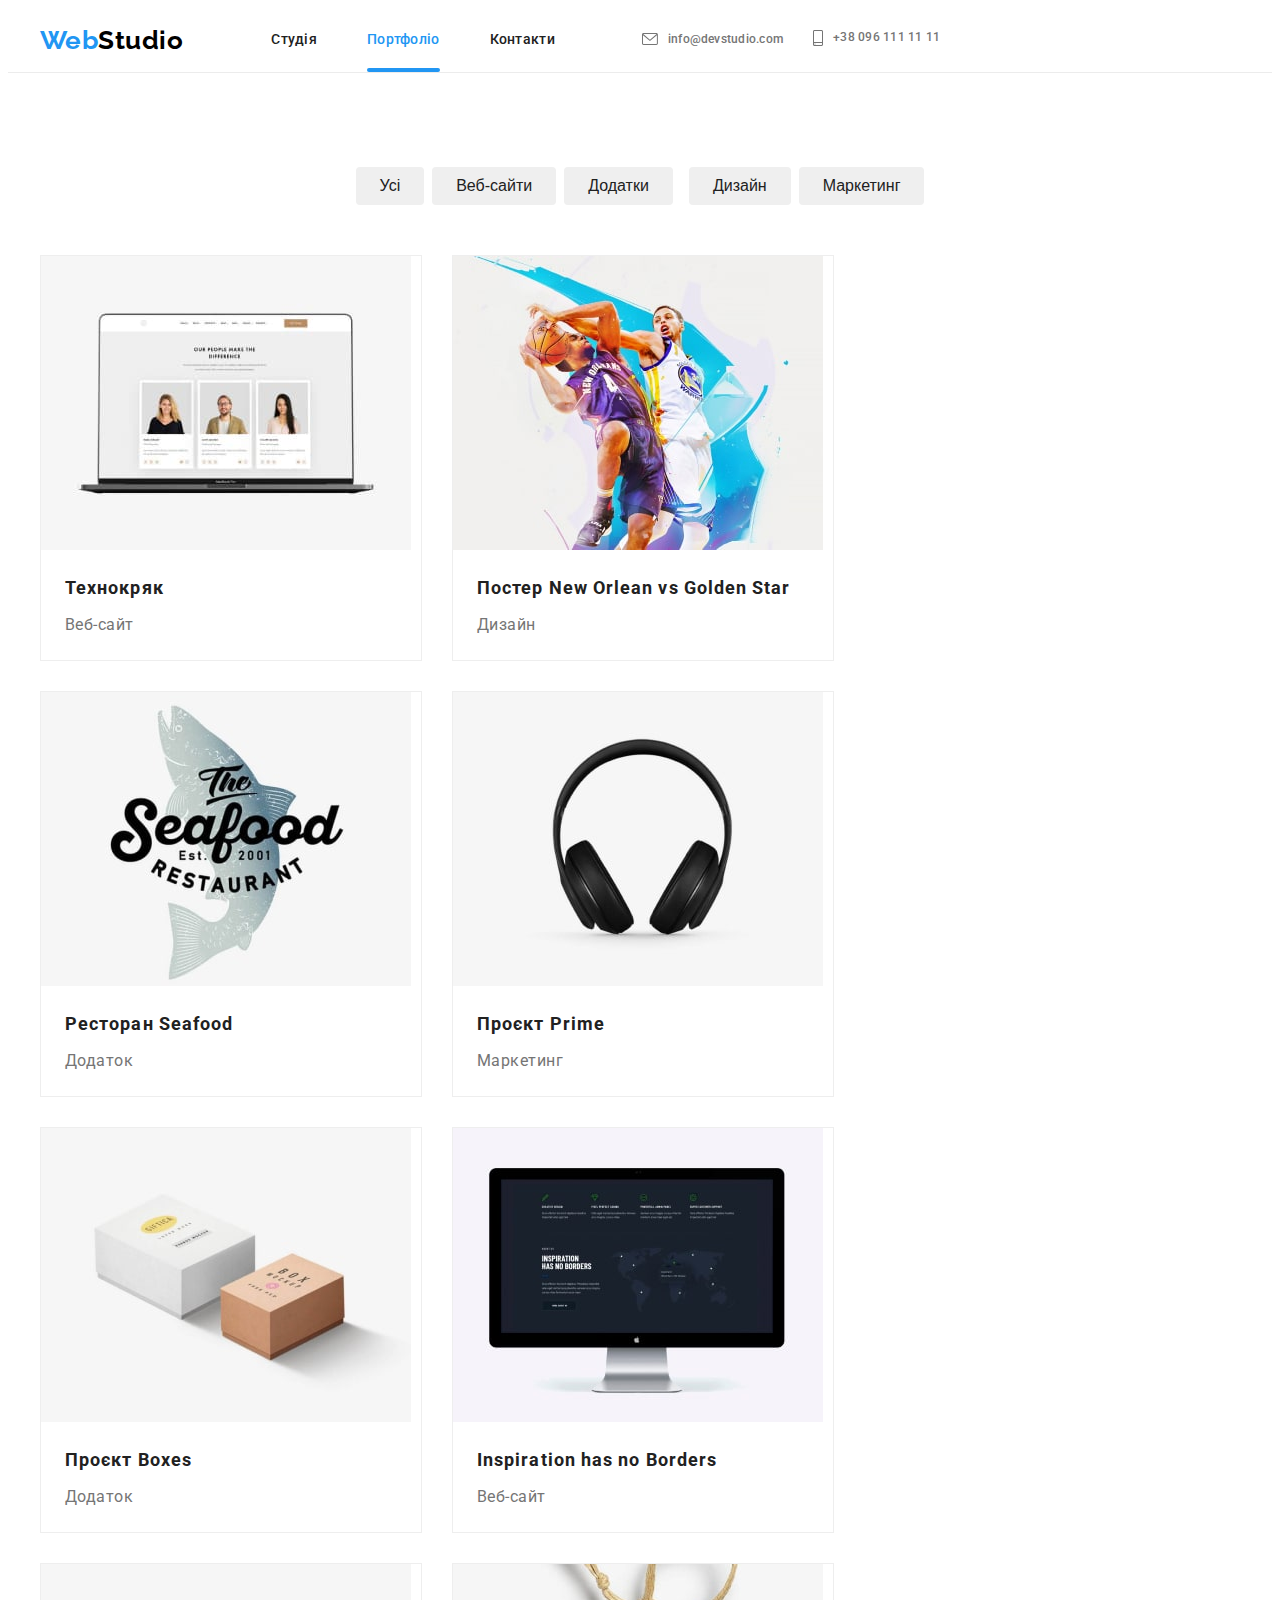
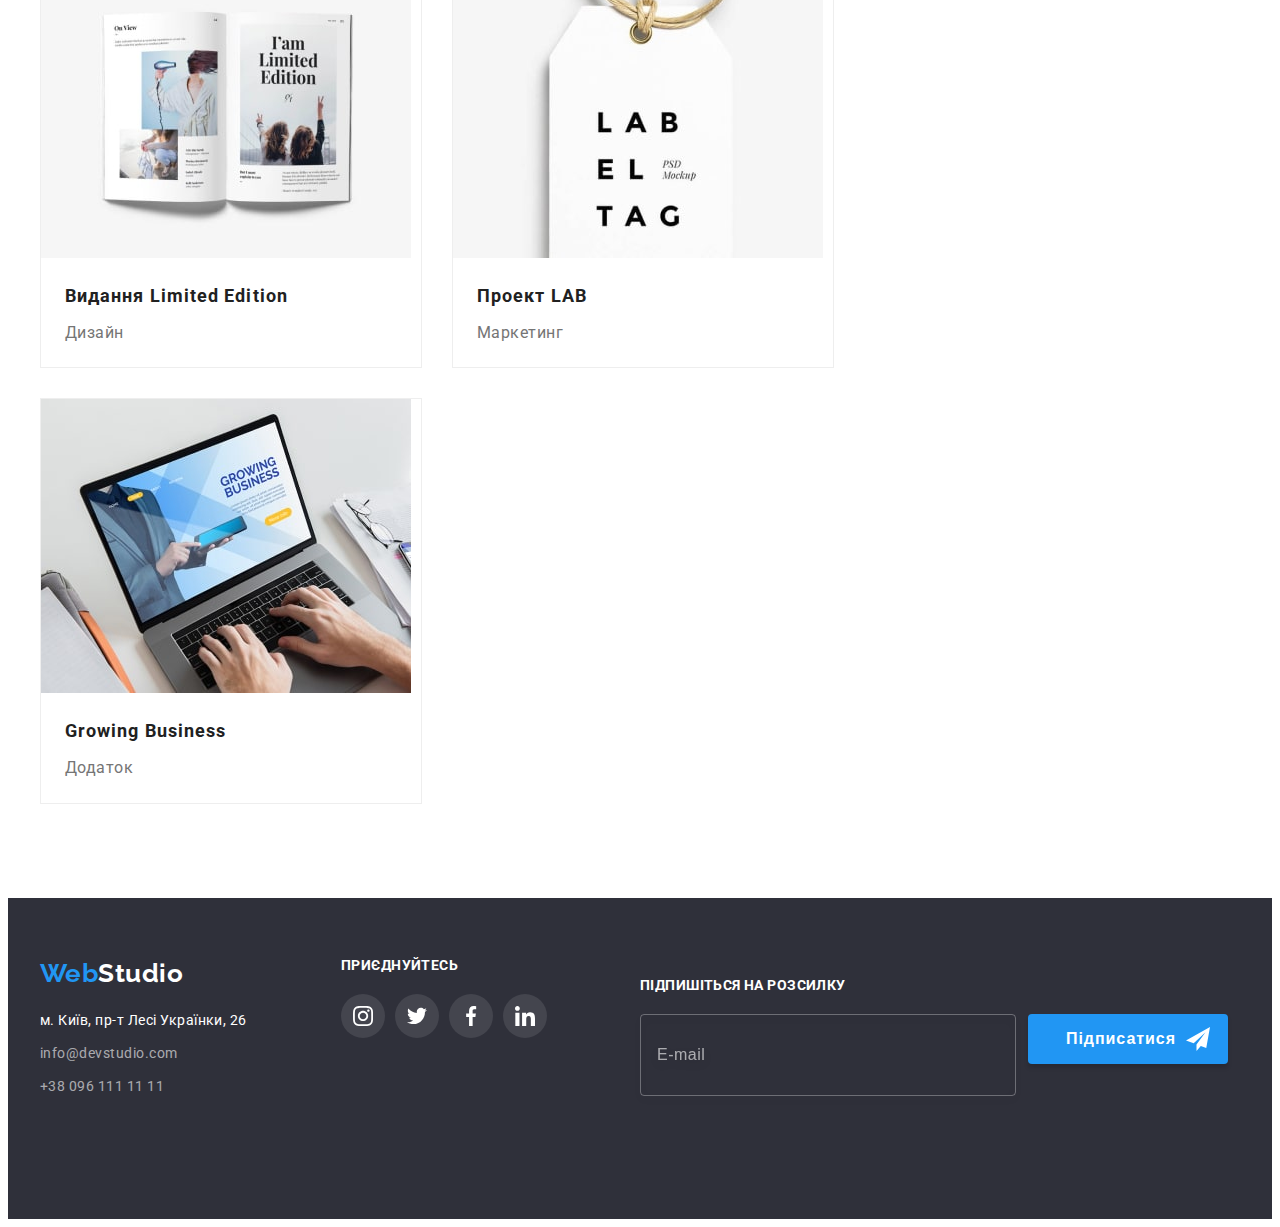
==== commit 5da3a8f3: "work" ====
--- a/portfolio.html
+++ b/portfolio.html
@@ -61,10 +61,10 @@
     <div class="header__model">
       <ul class="navigation__list">
         <li class="navigation__item">
-          <a class="navigation__link navigation__link--current" href="./index.html">Студія</a>
+          <a class="navigation__link" href="./index.html">Студія</a>
         </li>
         <li class="navigation__item">
-          <a class="navigation__link" href="./portfolio.html">Портфоліо</a>
+          <a class="navigation__link navigation__link--current" href="./portfolio.html">Портфоліо</a>
         </li>
         <li class="navigation__item"><a class="navigation__link" href="">Контакти</a></li>
       </ul>
@@ -337,12 +337,13 @@
       </section>
     </main>
     <!--Футер-->
- <footer class="footer">
-      <div class="container">
-        <ul class="footer__list">
-          <li class="footer__item">
-           <div class="footer__navigation"> <a href="./index.html" class="logo">Web<span class="logos">Studio</span></a>
-            <address class="address">
+  <footer class="footer">
+    <div class="container">
+      <ul class="footer__list">
+        <li class="footer__item footer__item--adress">
+          <div class="footer__navigation">
+            <a href="./index.html" class="logo footer-logo">Web<span class="logos">Studio</span></a>
+            <address class="adress">
               <ul class="adress__list">
                 <li class="adress__item">
                   <a class="adress__map" href="" target="_blank" rel="noopener noreferrer">
@@ -356,9 +357,11 @@
                   <a class="adress__link" href="mailto:+380961111111">+38 096 111 11 11</a>
                 </li>
               </ul>
-            </address></div>
-          </li>
-          <li class="footer__item">
+            </address>
+          </div>
+        </li>
+        <li class="footer__item footer__item--social">
+          <div class="foter-meta>">
             <p class="social-networks__text">Приєднуйтесь</p>
             <ul class="social-networks">
               <li class="social-networks__item">
@@ -382,21 +385,29 @@
                   </svg></a>
               </li>
             </ul>
-          </li>
-          <li class="footer__item--form">
-            <p class="footer-form__text">Підпишіться на розсилку</p>
-            <form class="footer-form"> <label class="footer-form__label">
-                <input class="footer-form__input" type="email" name="email" placeholder="E-mail" /></label>
-    
-              <button class="footer-form__button" type="submit">Підписатися <svg class="footer-form__icon" width="24"
-                  height="24">
-                  <use href="./images/icons.svg#send" />
-                </svg></button>
+          </div>
+        </li>
+        <li class="footer__item--form">
+          <p class="footer-form__text">Підпишіться на розсилку</p>
+          <div class="footer__meta">
+            <form class="footer-form">
+              <label class="footer-form__label">
+                <input class="footer-form__input" type="email" name="email" placeholder="E-mail" />
+              </label>
+  
             </form>
-          </li>
-        </ul>
-      </div>
-    </footer>
+  
+            <button class="footer-form__button" type="submit">
+              Підписатися
+              <svg class="footer-form__icon" width="24" height="24">
+                <use href="./images/icons.svg#send" />
+              </svg>
+            </button>
+          </div>
+        </li>
+      </ul>
+    </div>
+  </footer>
     <script class="mobile-container__js" src="./js/mobile-menu.js"></script>
   </body>
 </html>
--- a/css/main.min.css
+++ b/css/main.min.css
@@ -1 +1 @@
-.navigation__link--current::after{content:"";display:block;width:100%;height:3.75px;background-color:#2196f3;bottom:0;left:0;border-radius:2px}.adress__link:hover,.adress__map:hover,.contacts__link:hover,.navigation__link:hover,.adress__link:focus,.adress__map:focus,.contacts__link:focus,.navigation__link:focus{color:#2196f3}.project-work,.occupation__list{display:flex;flex-wrap:wrap}.header{background-color:#fff;border-bottom:1px solid #ececec;position:relative}.header__container{justify-content:center;align-items:center;display:flex}.logo{font-family:Raleway,cursive;font-weight:700;font-size:26px;line-height:1.19;text-decoration:none;color:#2196f3;padding-top:16px;padding-bottom:16px}@media screen and (min-width: 768px){.logo{padding-top:21px;padding-bottom:21px}}@media screen and (min-width: 1200px){.logo{padding-top:24px;padding-bottom:24px}}.logo__accent{color:#000}.logos{color:#fff}@media screen and (min-width: 768px){.navigation__item:not(:last-child){margin-right:50px}}.navigation__list{display:flex;margin-left:88px;margin-right:96px}.navigation__link{position:relative;padding-top:32px;padding-bottom:32px;display:block;font-weight:500;font-size:14px;line-height:1.14;letter-spacing:.02em;text-decoration:none;color:#212121;transition:color 250ms cubic-bezier(0.4, 0, 0.2, 1)}@media screen and (min-width: 768px){.navigation__link{padding-top:21px;padding-bottom:21px}}@media screen and (min-width: 1200px){.navigation__link{padding-top:24px;padding-bottom:24px}}.navigation__link--current{color:#2196f3;text-decoration:none}.navigation__link--current::after{position:absolute}.contacts{margin-left:auto}.contacts__link{justify-content:center;align-items:center;display:flex;font-weight:500;font-size:12px;line-height:1.16;letter-spacing:.02em;text-decoration:none;color:#757575;transition:color 250ms cubic-bezier(0.4, 0, 0.2, 1)}.contacts__link:hover .contacts__icon{fill:#2196f3}.contacts__link:focus .contacts__icon{fill:#2196f3}@media screen and (min-width: 768px)and (max-width: 1200px){.contacts__item:not(:last-child){margin-bottom:10px}.contacts{display:flex;justify-content:center}}.contacts__icon{margin-right:8px;fill:#757575;transition:fill 250ms cubic-bezier(0.4, 0, 0.2, 1)}@media screen and (min-width: 1200px){.contacts__icon{margin-right:10px}}.header__model{display:none}@media screen and (min-width: 768px){.header__model{display:flex}.header__mobile{display:none}.contacts__item{margin-right:0}}@media screen and (min-width: 1200px){.contacts{margin-left:auto;justify-content:center;align-items:center;display:flex}.contacts__link{justify-content:center;align-items:center;display:inline-flex}.contacts__item:not(:last-child){margin-right:30px}}.navigation-menu__button{display:inline-flex;align-items:center;justify-content:center;align-content:center;margin-left:auto;border:0;background-color:rgba(0,0,0,0);width:40px;height:40px;z-index:2}@media screen and (min-width: 768px){.navigation-menu__button{display:none}}.navigation-menu__button .menu-btn__close{display:none}.navigation-menu__button.is-open .menu-btn__close{display:block}.navigation-menu__button.is-open .menu-btn__menu{display:none}.header__mobile{padding-left:40px;display:none;flex-direction:column;position:absolute;top:0;left:0;background-color:#fff;width:100vw;height:100vh}@media screen and (min-width: 768px){.header__mobile{display:none}}.header__mobile.is-open{display:flex}@media screen and (min-width: 768px){.header__mobile.is-open{display:none}}.social-menu{margin-top:auto;display:flex;align-items:flex-start}@media screen and (min-width: 768px){.social-menu{display:none}}.social-menu__link{text-decoration:none;font-weight:500;font-size:18px;line-height:1.22;letter-spacing:.02em;color:#2196f3}.social-menu__item:not(:last-child){margin-right:20px;border:1px solid rgba(33,33,33,.2);transform:rotate(90deg)}@media screen and (min-width: 768px){.navigation__list--menu{display:none}}.navigation__item--menu{text-align:left;font-weight:500;font-size:40px;line-height:1.175;letter-spacing:.02em}.navigation__item--menu:not(:last-child){margin-bottom:32px}.navigation__link--menu{text-decoration:none;color:#212121}.navigation__link--menu:hover,.navigation__link--menu:focus{color:#2196f3}.menu-btn__menu:hover,.menu-btn__close:hover,.menu-btn__menu:focus,.menu-btn__close:focus{fill:#2196f3}.contacts--menu{margin-top:auto}@media screen and (min-width: 768px){.contacts--menu{display:none}.contacts--menu .contacts__item--menu{font-weight:500;font-size:24px;line-height:1.16;letter-spacing:.02em}.contacts--menu .contacts__item--menu:not(:last-child){margin-bottom:32px}}.contacts__link--menu{text-decoration:none;color:#757575}.hero{max-width:100%;height:400px;margin:0 auto;padding-top:118px;padding-bottom:118px;text-align:center;background-color:#2f303a;background-repeat:no-repeat;background-size:cover;background-image:linear-gradient(rgba(47, 48, 58, 0.4), rgba(47, 48, 58, 0.4)),url("../images/mobile/hero.jpg")}@media screen and (min-width: 480px){.hero{background-image:linear-gradient(rgba(47, 48, 58, 0.4), rgba(47, 48, 58, 0.4)),url("../images/tablet/hero.jpg")}}@media screen and (min-width: 768px){.hero{background-image:linear-gradient(rgba(47, 48, 58, 0.4), rgba(47, 48, 58, 0.4)),url("../images/desktop/hero.jpg")}}@media screen and (min-width: 1200px){.hero{height:600px;padding-top:200px;padding-bottom:200px}}.hero__title{max-width:360px;margin:0 auto;font-weight:900;font-size:26px;line-height:1.6;text-align:center;letter-spacing:.06em;text-transform:uppercase;color:#fff}@media screen and (min-width: 1200px){.hero__title{max-width:696px;margin:0 auto;font-weight:900;font-size:44px;line-height:1.36}}@media screen and (max-width: 480px)and (min-device-pixel-ratio: 2),screen and (max-width: 480px)and (--webkit-min-device-pixel-ratio: 2),screen and (max-width: 480px)and (-webkit-min-device-pixel-ratio: 2),screen and (max-width: 480px)and (min-resolution: 192dpi),screen and (max-width: 480px)and (min-resolution: 2dppx){.heroi__box{background-image:url("../images/mobile/hero@2x.jpg")}}@media screen and (min-width: 481px)and (min-device-pixel-ratio: 2),screen and (min-width: 481px)and (--webkit-min-device-pixel-ratio: 2),screen and (min-width: 481px)and (-webkit-min-device-pixel-ratio: 2),screen and (min-width: 481px)and (min-resolution: 192dpi),screen and (min-width: 481px)and (min-resolution: 2dppx){.heroi__box{background-image:url("../images/tablet/hero@2x.jpg")}}@media screen and (min-width: 768px)and (min-device-pixel-ratio: 2),screen and (min-width: 768px)and (--webkit-min-device-pixel-ratio: 2),screen and (min-width: 768px)and (-webkit-min-device-pixel-ratio: 2),screen and (min-width: 768px)and (min-resolution: 192dpi),screen and (min-width: 768px)and (min-resolution: 2dppx){.heroi__box{background-image:url("../images/desktop/hero@2x.jpg")}}.hero__button{border-radius:4px;padding-top:10px;padding-bottom:10px;margin-top:30px;height:50px;font-weight:700;font-size:16px;line-height:1.87;align-items:center;text-align:center;letter-spacing:.06em;color:#fff;background-color:#2196f3;transition:250ms cubic-bezier(0.4, 0, 0.2, 1)}@media screen and (min-width: 480px){.hero__button{width:200px}}@media screen and (min-width: 1200px){.hero__button{width:216px}}.backdrop{position:fixed;top:50%;left:50%;width:450px;height:609px;background-color:rgba(0,0,0,.2);transition:250ms cubic-bezier(0.4, 0, 0.2, 1);z-index:2;transform:translate(-50%, -50%)}.backdrop__modal{overflow:scroll;min-width:370px;min-height:342px;background-color:#fff;position:absolute;top:50%;left:50%;transform:translate(-50%, -50%)}@media screen and (min-width: 1200px){.backdrop__modal{min-width:528px;min-height:581px}}.backdrop.is-hidden{opacity:0;pointer-events:none;overflow:visible;transition:250ms cubic-bezier(0.4, 0, 0.2, 1)}.backdrop.is-hidden .backdrop__modal{transform:translate(-50%, -50%)}.backdrop__button{width:30px;height:30px;background-color:#fff;border-radius:50%;justify-content:center;align-items:center;display:flex;border:1px solid rgba(0,0,0,.1019607843);padding:0;margin-left:auto;margin-top:8px;margin-right:8px;transition:fill 250ms cubic-bezier(0.4, 0, 0.2, 1);cursor:pointer}.backdrop__button:hover .backdrop__icon{fill:#2196f3}.backdrop__button:focus .backdrop__icon{fill:#2196f3}.backdrop__icon{transition:fill 250ms cubic-bezier(0.4, 0, 0.2, 1);cursor:pointer}.form-modal{padding-bottom:40px;padding-left:40px;padding-right:40px;width:100%;height:100%;margin-left:auto;margin-right:auto}.form-modal__title{max-width:360px;font-weight:700;font-size:20px;line-height:1.5;text-align:center;letter-spacing:.03em;margin:0 auto 12px auto;color:#212121}.form-modal__content{display:flex;flex-direction:column;margin-bottom:10px;position:relative}.form-modal__label{font-weight:400;font-size:12px;line-height:1.16;letter-spacing:.01em;color:#757575;text-align:start;margin-top:0;margin-bottom:4px}.form-modal__input{width:370px;height:40px;padding-left:30px;padding-top:11px;padding-bottom:11px;padding-right:30px}@media screen and (min-width: 1200px){.form-modal__input{width:448px}}.form-modal__input:hover~.form-modal__icon{fill:#2196f3}.form-modal__input:focus~.form-modal__icon{fill:#2196f3}.form-modal__textarea{width:370px;height:120px;padding:12px 16px}@media screen and (min-width: 1200px){.form-modal__textarea{width:448px}}.form-modal__textarea::-moz-placeholder{font-weight:400;font-size:12px;line-height:1.16;letter-spacing:.01em;color:rgba(117,117,117,.5)}.form-modal__textarea:-ms-input-placeholder{font-weight:400;font-size:12px;line-height:1.16;letter-spacing:.01em;color:rgba(117,117,117,.5)}.form-modal__textarea::placeholder{font-weight:400;font-size:12px;line-height:1.16;letter-spacing:.01em;color:rgba(117,117,117,.5)}.form-modal__input,.form-modal__textarea{margin-top:0;margin-bottom:0;outline:0;border:1px solid rgba(33,33,33,.2);border-radius:4px;transition:fill,border 250ms cubic-bezier(0.4, 0, 0.2, 1)}.form-modal__input:hover,.form-modal__textarea:hover,.form-modal__input:focus,.form-modal__textarea:focus{border:1px solid #2196f3;border-radius:4px}.form-modal__icon{position:absolute;top:0;left:12px;transform:translateY(160%);transition:fill 250ms cubic-bezier(0.4, 0, 0.2, 1)}.form-modal__checkbox{margin-top:20px;margin-bottom:30px}.form-modal__checkbox--input{position:absolute;width:1px;height:1px;margin:-1px;bottom:0;padding:0;clip:rect(0 0 0 0);overflow:hidden}.form-modal__checkbox--label{font-weight:400;letter-spacing:.03em;color:#757575;justify-content:center;align-items:center;display:flex}@media screen and (min-width: 480px){.form-modal__checkbox--label{font-size:12px;line-height:1.16}}@media screen and (min-width: 768px){.form-modal__checkbox--label{font-size:12px;line-height:1.16}}@media screen and (min-width: 1200px){.form-modal__checkbox--label{font-size:14px;line-height:1.71}}.form-modal__checkbox--icon::before{content:" ";display:block;align-self:center;width:16px;height:15px;border:2px solid #212121;box-shadow:0px 4px 4px rgba(0,0,0,.25);border-radius:2px;margin-right:7px}.form-modal__checkbox--input:checked+.form-modal__checkbox--label .form-modal__checkbox--icon::before{content:" ";width:16px;height:15px;background-color:#2196f3;background-image:url("../images/check.svg");background-size:contain;background-origin:border-box;border-radius:2px;border:2px solid #2196f3}.form-modal__checkbox--link{-webkit-text-decoration-line:underline;text-decoration-line:underline;color:#2196f3}.form-modal__button{cursor:pointer;width:200px;height:50px;background-color:#2196f3;box-shadow:0px 4px 4px rgba(0,0,0,.15);border-radius:4px;font-weight:700;font-size:16px;line-height:1.8;justify-content:center;align-items:center;display:flex;text-align:center;letter-spacing:.06em;color:#fff;margin-top:0;margin-bottom:0;margin-left:auto;margin-right:auto;padding:10px 52px}.feature{padding-top:60px;padding-bottom:60px}@media screen and (min-width: 1200px){.feature{padding-top:94px;padding-bottom:94px}}.feature__content{background-color:#f5f4fa;border-radius:4px;justify-content:center;align-items:center;display:flex;height:120px}@media screen and (max-width: 767px){.feature__item:not(:last-child){margin-bottom:30px}}@media screen and (min-width: 768px){.feature__item{width:354px;margin-bottom:0}}@media screen and (min-width: 1200px){.feature__item{width:270px;margin-bottom:0}}@media screen and (min-width: 768px){.feature__list{display:flex;flex-wrap:wrap;gap:30px}}.feature__icon{width:70px;height:70px;justify-content:center;align-items:center;display:flex}.feature__title{margin-right:0;margin-left:0;margin-top:30px;margin-bottom:10px;font-weight:700;font-size:14px;line-height:1.14;text-transform:uppercase;color:#212121;text-align:center}@media screen and (min-width: 768px){.feature__title{text-align:left}}.feature__text{margin:0;font-weight:400;font-size:14px;line-height:1.7}@media screen and (min-width: 1200px){.occupation{display:block}}.occupation{padding-bottom:94px}@media screen and (max-width: 1199px){.occupation{display:none}}.occupation__title{margin-top:0;margin-bottom:50px;font-weight:700;font-size:36px;line-height:1.16;text-align:center;color:#212121}.occupation__item{width:370px;height:294px;margin-right:30px;position:relative}.occupation__item:nth-child(3n){margin-right:0}.occupation__content{background:rgba(47,48,58,.8);position:absolute;width:100%;height:70px;margin:0;bottom:0;right:0}.occupation__text{font-weight:700;font-size:14px;line-height:1.14;text-align:center;letter-spacing:.03em;text-transform:uppercase;color:#fff;padding-top:27px;padding-bottom:27px;margin:0}@media screen and (min-width: 1200px){.occupation{display:block}}.section{padding-top:60px;padding-bottom:60px;background-color:#f5f4fa}@media screen and (min-width: 1200px){.section{padding-top:94px;padding-bottom:94px}}.section__title{margin-top:0;margin-bottom:30px;font-weight:700;font-size:36px;line-height:1.16;text-align:center;color:#212121}@media screen and (min-width: 480px){.section__title{font-size:28px;line-height:1.17}}@media screen and (min-width: 1200px){.section__title{font-size:36px;line-height:1.16;margin-bottom:50px}}.team__content{padding-top:30px;padding-bottom:24px}@media screen and (min-width: 768px){.team{display:flex;flex-wrap:wrap;gap:30px}}.team__item{box-shadow:0px 1px 3px rgba(0,0,0,.12),0px 1px 1px rgba(0,0,0,.14),0px 2px 1px rgba(0,0,0,.2);border-radius:0px 0px 4px 4px;border-radius:0px 0px 4px 4px;background-color:#fff}@media screen and (max-width: 767px){.team__item{width:450px}.team__item:not(:last-child){margin-bottom:30px}}@media screen and (min-width: 768px){.team__item{width:354px;margin:0}}@media screen and (min-width: 1200px){.team__item{width:270px;margin:0}}.team__title{margin-top:0;margin-bottom:10px;font-weight:500;font-size:16px;line-height:1.19;text-align:center;color:#212121}.team__text{margin-top:0;margin-bottom:16px;font-weight:400;font-size:16px;line-height:1.18;text-align:center}.social{justify-content:center;align-items:center;display:flex}.social__item:not(:last-child){margin-right:10px}.social__link{border-radius:50%;justify-content:center;align-items:center;display:flex;width:40px;height:40px;background-color:#fff;transition:background-color 250ms cubic-bezier(0.4, 0, 0.2, 1)}.social__link:hover{background-color:#2196f3}.social__link:focus{background-color:#2196f3}.social__icon{width:20px;height:20px;fill:#afb1b8;transition:fill 250ms cubic-bezier(0.4, 0, 0.2, 1)}.social__link:hover .social__icon,.social__link:focus .social__icon{fill:#fff}.client{padding-top:60px;padding-bottom:60px}@media screen and (min-width: 1200px){.client{padding-top:94px;padding-bottom:94px}}.client__title{margin-top:0;margin-bottom:30px;margin-left:0;margin-right:0;text-align:center;letter-spacing:.03em;color:#212121}@media screen and (min-width: 480px){.client__title{font-size:28px;line-height:1.17}}@media screen and (min-width: 1200px){.client__title{font-size:36px;line-height:1.16;margin-bottom:50px}}.client__list{justify-content:center;align-items:center;display:flex;flex-wrap:wrap;margin:-15px}@media screen and (min-width: 1200px){.client__list{flex-wrap:nowrap}}.client__item{width:calc((100% - 60px)/2);margin:15px}@media screen and (min-width: 768px){.client__item{width:calc((100% - 90px)/3);margin:15px}}.client__link{border:1px solid #afb1b8;border-radius:4px;height:92px;justify-content:center;align-items:center;display:flex;transition:border 250ms cubic-bezier(0.4, 0, 0.2, 1)}.client__link:hover{border:1px solid #2196f3}.client__link:focus{border:1px solid #2196f3}.client__icon{justify-content:center;align-items:center;display:flex;fill:#afb1b8;transition:fill 250ms cubic-bezier(0.4, 0, 0.2, 1)}.client__link:hover .client__icon,.client__link:focus .client__icon{fill:#2196f3}.section-project{padding-top:60px;padding-bottom:60px}@media screen and (min-width: 1200px){.section-project{padding-top:94px;padding-bottom:94px}}.filter-project{margin-top:0;margin-bottom:35px;justify-content:center;align-items:center;display:flex;flex-wrap:wrap}@media screen and (min-width: 768px){.filter-project{margin-bottom:30px}}@media screen and (min-width: 1200px){.filter-project{margin-bottom:50px}}.filter-project__button{border-radius:4px;padding:6px 24px;cursor:pointer;font-weight:500;font-size:16px;line-height:1.62;color:#212121;transition:color,background-color 250ms cubic-bezier(0.4, 0, 0.2, 1)}.filter-project__item{border-radius:4px;transition:box-shadow 250ms cubic-bezier(0.4, 0, 0.2, 1)}.filter-project__item:not(:last-child){margin-right:8px}@media screen and (max-width: 767px){.filter-project__item:not(:last-child){margin-bottom:15px}}.filter-project__item:hover,.filter-project__item:focus{box-shadow:0px 3px 1px rgba(0,0,0,.1),0px 1px 2px rgba(0,0,0,.08),0px 2px 2px rgba(0,0,0,.12);border-radius:4px}.filter-project .filter-project__button:hover,.filter-project .filter-project__button:focus{color:#fff;background-color:#2196f3}.project-work{margin:-15px}.project-work__link{text-decoration:none}.project-work__item{background-color:#fff;border:1px solid #eee;transition:box-shadow 250ms cubic-bezier(0.4, 0, 0.2, 1)}@media screen and (max-width: 767px){.project-work__item{width:450px}.project-work__item:not(:last-child){margin-bottom:30px}}@media screen and (min-width: 768px){.project-work__item{width:calc((100% - 60px)/2);margin:15px}}@media screen and (min-width: 1200px){.project-work__item{width:calc((100% - 90px)/3);margin:15px}}.project-work__item:hover{box-shadow:0px 1px 1px rgba(0,0,0,.12),0px 4px 4px rgba(0,0,0,.06),1px 4px 6px rgba(0,0,0,.16)}.project-work__overlay{position:relative;overflow:hidden;transition:250ms cubic-bezier(0.4, 0, 0.2, 1)}.project-work__meta{position:absolute;bottom:0;left:0;margin:0;width:100%;height:100%;background-color:#2196f3;padding:63px 24px;transform:translateY(100%);opacity:0;overflow:hidden;transition:250ms cubic-bezier(0.4, 0, 0.2, 1)}.project-work__link:hover .project-work__meta{opacity:1}.project-work__link:hover .project-work__meta{transform:translateY(0)}.project-work__content{padding:20px 24px}.project-work__text{font-weight:400;font-size:18px;line-height:1.5;letter-spacing:.03em;color:#fff;margin:0}.project-work__title{margin-top:0;margin-bottom:4px;font-weight:700;font-size:18px;line-height:2;letter-spacing:.06em;text-decoration:none;color:#212121}.project-work__product{margin-top:0;margin-bottom:0;font-weight:400;font-size:16px;line-height:1.87;text-decoration:none;color:#757575}.footer{margin-top:0;margin-bottom:0;padding-top:60px;padding-bottom:60px;background-color:#2f303a;text-align:center}@media screen and (min-width: 1200px){.footer-navigation{display:flex}}@media screen and (min-width: 768px)and (max-width: 1199px){.footer__list{display:flex;flex-wrap:wrap;flex-basis:calc((100% - 10px)/2);justify-content:space-around}}@media screen and (min-width: 1200px){.footer__list{display:flex}}.footer__item{margin-bottom:60px}@media screen and (min-width: 480px){.footer__item{display:flex;flex-direction:column;align-items:center;justify-content:space-evenly}}.adress__list{margin-top:20px;flex-direction:column}.adress__item:not(:last-child){margin-bottom:9px}.social-networks{justify-content:center;align-items:center;display:flex;margin-bottom:37px}.social-networks .footer__item--form{width:570px}@media screen and (max-width: 1199px){.footer__item--form{display:flex;flex-direction:column;align-items:center;justify-content:space-evenly}}@media screen and (min-width: 1200px){.footer__item--form{display:flex;flex-wrap:wrap}}@media screen and (min-width: 480px){.footer-form_nav{display:block}}.social-networks__item:not(:last-child){margin-right:10px}.footer-form{justify-content:center;align-items:center;display:flex}.footer-form__text{text-align:left}.footer-form__button{margin-left:12px;justify-content:center;align-items:center;display:flex;text-align:center}.adress__list{margin-top:20px}.adress__item:not(:last-child){margin-bottom:9px}.adress__map{font-weight:400;font-size:14px;line-height:1.71;text-decoration:none;font-style:normal;color:#fff;transition:color 250ms cubic-bezier(0.4, 0, 0.2, 1)}.adress__link{font-weight:400;font-size:14px;line-height:1.71;text-decoration:none;font-style:normal;color:rgba(255,255,255,.6);transition:color 250ms cubic-bezier(0.4, 0, 0.2, 1)}.social-networks{margin-bottom:37px}.social-networks__text{font-weight:700;font-size:14px;line-height:1.14;letter-spacing:.03em;text-transform:uppercase;color:#fff;margin-top:0;margin-bottom:20px}@media screen and (max-width: 1199px){.social-networks__text{align-items:center}}.social-networks__item:not(:last-child){margin-right:10px}.social-networks__link{border-radius:50%;justify-content:center;align-items:center;display:flex;width:44px;height:44px;background-color:rgba(255,255,255,.1);transition:250ms cubic-bezier(0.4, 0, 0.2, 1)}.social-networks__link:hover{background-color:#2196f3}.social-networks__link:focus{background-color:#2196f3}.social-networks__icon{fill:#fff}.footer-form__text{font-weight:700;font-size:14px;line-height:1.14;letter-spacing:.03em;text-transform:uppercase;color:#fff;margin-bottom:20px;margin-top:0;display:block}@media screen and (min-width: 1200px){.footer-form__text{flex-basis:100%}}.footer-form__input{width:358px;height:50px;border:1px solid rgba(255,255,255,.3);filter:drop-shadow(0px 4px 4px rgba(0, 0, 0, 0.15));border-radius:4px;background-color:rgba(0,0,0,0);padding:0;outline:0;padding-left:16px;padding-top:15px;padding-bottom:15px;color:#fff;margin-bottom:20px}.footer-form__input::-moz-placeholder{font-weight:400;font-size:16px;line-height:1.25;justify-content:center;align-items:center;display:flex;letter-spacing:.03em;color:rgba(255,255,255,.6)}.footer-form__input:-ms-input-placeholder{font-weight:400;font-size:16px;line-height:1.25;justify-content:center;align-items:center;display:flex;letter-spacing:.03em;color:rgba(255,255,255,.6)}.footer-form__input::placeholder{font-weight:400;font-size:16px;line-height:1.25;justify-content:center;align-items:center;display:flex;letter-spacing:.03em;color:rgba(255,255,255,.6)}.footer-form__icon{margin-left:10px;margin-right:8px;text-align:center}.footer-form__button{width:200px;height:50px;background-color:#2196f3;box-shadow:0px 4px 4px rgba(0,0,0,.15);border-radius:4px;font-weight:700;font-size:16px;line-height:1.87;justify-content:center;align-items:center;display:inline-flex;text-align:center;letter-spacing:.06em;color:#fff;padding-top:10px;padding-bottom:10px;padding-left:28px;padding-right:0}body{color:#757575;font-family:Roboto,sans-serif;letter-spacing:.03em}ul{list-style:none;margin:0;padding:0}button{border:none}textarea{resize:none}.container{margin:0 auto;padding:0 15px}@media screen and (min-width: 768px){.container{width:768px}}@media screen and (min-width: 1200px){.container{width:1200px}}.visually-hidden{position:absolute;width:1px;height:1px;margin:-1px;border:0;padding:0;white-space:nowrap;-webkit-clip-path:inset(100%);clip-path:inset(100%);clip:rect(0 0 0 0);overflow:hidden}img{max-width:100%;height:auto;display:block}/*# sourceMappingURL=main.min.css.map */+.navigation__link--current::after{content:"";display:block;width:100%;height:3.75px;background-color:#2196f3;bottom:0;left:0;border-radius:2px}.adress__link:hover,.adress__map:hover,.contacts__link--menu:hover,.contacts__link:hover,.navigation__link:hover,.adress__link:focus,.adress__map:focus,.contacts__link--menu:focus,.contacts__link:focus,.navigation__link:focus{color:#2196f3}.project-work,.occupation__list{display:flex;flex-wrap:wrap}.header{background-color:#fff;border-bottom:1px solid #ececec;position:relative}.header__container{display:flex}.logo{font-family:Raleway,cursive;font-weight:700;font-size:26px;line-height:1.19;text-decoration:none;color:#2196f3;justify-content:center;align-items:center;display:flex}.logo__accent{color:#000}.logos{color:#fff}@media screen and (min-width: 768px){.navigation__item:not(:last-child){margin-right:50px}}.navigation__list{display:flex;margin-left:88px;margin-right:87px}.navigation__link{position:relative;padding-top:32px;padding-bottom:32px;display:block;font-weight:500;font-size:14px;line-height:1.14;letter-spacing:.02em;text-decoration:none;color:#212121;transition:color 250ms cubic-bezier(0.4, 0, 0.2, 1)}@media screen and (min-width: 768px){.navigation__link{padding-top:21px;padding-bottom:21px}}@media screen and (min-width: 1200px){.navigation__link{padding-top:24px;padding-bottom:24px}}.navigation__link--current{color:#2196f3;text-decoration:none}.navigation__link--current::after{position:absolute}.contacts{margin-left:auto}.contacts__link{justify-content:center;align-items:center;display:flex;font-weight:500;font-size:12px;line-height:1.16;letter-spacing:.02em;text-decoration:none;color:#757575;transition:color 250ms cubic-bezier(0.4, 0, 0.2, 1)}.contacts__link:hover .contacts__icon{fill:#2196f3}.contacts__link:focus .contacts__icon{fill:#2196f3}@media screen and (max-width: 1199px){.contacts__item:not(:last-child){margin-bottom:10px}}@media screen and (min-width: 768px)and (max-width: 1200px){.contacts{display:flex;flex-direction:column;justify-content:center;align-items:baseline}}.contacts__icon{margin-right:8px;fill:#757575;transition:fill 250ms cubic-bezier(0.4, 0, 0.2, 1)}@media screen and (min-width: 1200px){.contacts__icon{margin-right:10px}}.header__model{display:none}@media screen and (min-width: 768px){.header__model{display:flex}.header__mobile{display:none}.contacts__item{margin-right:0}}@media screen and (min-width: 1200px){.contacts{margin-left:auto;justify-content:center;align-items:center;display:flex;flex-direction:row;margin-bottom:0}.contacts__link{justify-content:center;align-items:center;display:inline-flex}.contacts__item:not(:last-child){margin-right:30px}}.navigation-menu__button{display:inline-flex;align-items:center;justify-content:center;align-content:center;margin-left:auto;margin-bottom:auto;margin-top:auto;border:0;background-color:rgba(0,0,0,0);width:40px;height:40px;z-index:2}@media screen and (min-width: 768px){.navigation-menu__button{display:none}}.navigation-menu__button .menu-btn__close{display:none}.navigation-menu__button.is-open .menu-btn__close{display:block}.navigation-menu__button.is-open .menu-btn__menu{display:none}.header__mobile{padding:40px;display:none;flex-direction:column;position:absolute;top:0;left:0;background-color:#fff;width:100vw;height:100vh}@media screen and (min-width: 768px){.header__mobile{display:none}}.header__mobile.is-open{display:flex}@media screen and (min-width: 768px){.header__mobile.is-open{display:none}}.social-menu{margin-top:auto;display:flex;align-items:flex-start}@media screen and (min-width: 768px){.social-menu{display:none}}.social-menu__link{text-decoration:none;font-weight:500;font-size:18px;line-height:1.22;letter-spacing:.02em;color:#2196f3}.social-menu__item:not(:last-child){margin-right:10px;flex-wrap:wrap}.social-menu__item:not(:last-child)::after{content:"";margin-left:10px;border-right:1px solid rgba(33,33,33,.2)}@media screen and (min-width: 768px){.navigation__list--menu{display:none}}.navigation__item--menu{text-align:left;font-weight:500;font-size:40px;line-height:1.175;letter-spacing:.02em}.navigation__item--menu:not(:last-child){margin-bottom:32px}.navigation__link--menu{text-decoration:none;color:#212121}.navigation__link--menu:hover,.navigation__link--menu:focus{color:#2196f3}.menu-btn__menu:hover,.menu-btn__close:hover,.menu-btn__menu:focus,.menu-btn__close:focus{fill:#2196f3}.contacts--menu{margin-top:auto}@media screen and (min-width: 768px){.contacts--menu{display:none}.contacts--menu .contacts__item--menu{font-weight:500;font-size:24px;line-height:1.16;letter-spacing:.02em}.contacts--menu .contacts__item--menu:not(:last-child){margin-bottom:32px}}.contacts__link--menu{text-decoration:none;color:#757575;font-weight:500;font-size:24px;line-height:28px;letter-spacing:.02em}.contacts__item--menu:not(:last-child){margin-bottom:32px}.hero{max-width:100%;height:400px;margin:0 auto;padding-top:118px;padding-bottom:118px;text-align:center;background-color:#2f303a;background-repeat:no-repeat;background-size:cover;background-image:linear-gradient(rgba(47, 48, 58, 0.4), rgba(47, 48, 58, 0.4)),url("../images/mobile/hero.jpg")}@media screen and (min-width: 480px){.hero{background-image:linear-gradient(rgba(47, 48, 58, 0.4), rgba(47, 48, 58, 0.4)),url("../images/tablet/hero.jpg")}}@media screen and (min-width: 768px){.hero{background-image:linear-gradient(rgba(47, 48, 58, 0.4), rgba(47, 48, 58, 0.4)),url("../images/desktop/hero.jpg")}}@media screen and (min-width: 1200px){.hero{height:600px;padding-top:200px;padding-bottom:200px}}.hero__title{max-width:360px;margin:0 auto;font-weight:900;font-size:26px;line-height:1.6;text-align:center;letter-spacing:.06em;text-transform:uppercase;color:#fff}@media screen and (min-width: 1200px){.hero__title{max-width:696px;margin:0 auto;font-weight:900;font-size:44px;line-height:1.36}}@media screen and (max-width: 480px)and (min-device-pixel-ratio: 2),screen and (max-width: 480px)and (--webkit-min-device-pixel-ratio: 2),screen and (max-width: 480px)and (-webkit-min-device-pixel-ratio: 2),screen and (max-width: 480px)and (min-resolution: 192dpi),screen and (max-width: 480px)and (min-resolution: 2dppx){.heroi__box{background-image:url("../images/mobile/hero@2x.jpg")}}@media screen and (min-width: 481px)and (min-device-pixel-ratio: 2),screen and (min-width: 481px)and (--webkit-min-device-pixel-ratio: 2),screen and (min-width: 481px)and (-webkit-min-device-pixel-ratio: 2),screen and (min-width: 481px)and (min-resolution: 192dpi),screen and (min-width: 481px)and (min-resolution: 2dppx){.heroi__box{background-image:url("../images/tablet/hero@2x.jpg")}}@media screen and (min-width: 768px)and (min-device-pixel-ratio: 2),screen and (min-width: 768px)and (--webkit-min-device-pixel-ratio: 2),screen and (min-width: 768px)and (-webkit-min-device-pixel-ratio: 2),screen and (min-width: 768px)and (min-resolution: 192dpi),screen and (min-width: 768px)and (min-resolution: 2dppx){.heroi__box{background-image:url("../images/desktop/hero@2x.jpg")}}.hero__button{border-radius:4px;padding-top:10px;padding-bottom:10px;margin-top:30px;height:50px;font-weight:700;font-size:16px;line-height:1.87;align-items:center;text-align:center;letter-spacing:.06em;color:#fff;background-color:#2196f3;transition:250ms cubic-bezier(0.4, 0, 0.2, 1)}@media screen and (min-width: 480px){.hero__button{width:200px}}@media screen and (min-width: 1200px){.hero__button{width:216px}}.backdrop{position:fixed;top:50%;left:50%;width:450px;height:609px;background-color:rgba(0,0,0,.2);transition:250ms cubic-bezier(0.4, 0, 0.2, 1);z-index:2;transform:translate(-50%, -50%)}.backdrop__modal{overflow:scroll;min-width:370px;min-height:342px;background-color:#fff;position:absolute;top:50%;left:50%;transform:translate(-50%, -50%)}@media screen and (min-width: 1200px){.backdrop__modal{min-width:528px;min-height:581px}}.backdrop.is-hidden{opacity:0;pointer-events:none;overflow:visible;transition:250ms cubic-bezier(0.4, 0, 0.2, 1)}.backdrop.is-hidden .backdrop__modal{transform:translate(-50%, -50%)}.backdrop__button{width:30px;height:30px;background-color:#fff;border-radius:50%;justify-content:center;align-items:center;display:flex;border:1px solid rgba(0,0,0,.1019607843);padding:0;margin-left:auto;margin-top:8px;margin-right:8px;transition:fill 250ms cubic-bezier(0.4, 0, 0.2, 1);cursor:pointer}.backdrop__button:hover .backdrop__icon{fill:#2196f3}.backdrop__button:focus .backdrop__icon{fill:#2196f3}.backdrop__icon{transition:fill 250ms cubic-bezier(0.4, 0, 0.2, 1);cursor:pointer}.form-modal{padding-bottom:40px;padding-left:40px;padding-right:40px;width:100%;height:100%;margin-left:auto;margin-right:auto}.form-modal__title{max-width:360px;font-weight:700;font-size:20px;line-height:1.5;text-align:center;letter-spacing:.03em;margin:0 auto 12px auto;color:#212121}.form-modal__content{display:flex;flex-direction:column;margin-bottom:10px;position:relative}.form-modal__label{font-weight:400;font-size:12px;line-height:1.16;letter-spacing:.01em;color:#757575;text-align:start;margin-top:0;margin-bottom:4px}.form-modal__input{width:370px;height:40px;padding-left:30px;padding-top:11px;padding-bottom:11px;padding-right:30px}@media screen and (min-width: 1200px){.form-modal__input{width:448px}}.form-modal__input:hover~.form-modal__icon{fill:#2196f3}.form-modal__input:focus~.form-modal__icon{fill:#2196f3}.form-modal__textarea{width:370px;height:120px;padding:12px 16px}@media screen and (min-width: 1200px){.form-modal__textarea{width:448px}}.form-modal__textarea::-moz-placeholder{font-weight:400;font-size:12px;line-height:1.16;letter-spacing:.01em;color:rgba(117,117,117,.5)}.form-modal__textarea:-ms-input-placeholder{font-weight:400;font-size:12px;line-height:1.16;letter-spacing:.01em;color:rgba(117,117,117,.5)}.form-modal__textarea::placeholder{font-weight:400;font-size:12px;line-height:1.16;letter-spacing:.01em;color:rgba(117,117,117,.5)}.form-modal__input,.form-modal__textarea{margin-top:0;margin-bottom:0;outline:0;border:1px solid rgba(33,33,33,.2);border-radius:4px;transition:fill,border 250ms cubic-bezier(0.4, 0, 0.2, 1)}.form-modal__input:hover,.form-modal__textarea:hover,.form-modal__input:focus,.form-modal__textarea:focus{border:1px solid #2196f3;border-radius:4px}.form-modal__icon{position:absolute;top:0;left:12px;transform:translateY(160%);transition:fill 250ms cubic-bezier(0.4, 0, 0.2, 1)}.form-modal__checkbox{margin-top:20px;margin-bottom:30px}.form-modal__checkbox--input{position:absolute;width:1px;height:1px;margin:-1px;bottom:0;padding:0;clip:rect(0 0 0 0);overflow:hidden}.form-modal__checkbox--label{font-weight:400;letter-spacing:.03em;color:#757575;justify-content:center;align-items:center;display:flex}@media screen and (min-width: 480px){.form-modal__checkbox--label{font-size:12px;line-height:1.16}}@media screen and (min-width: 768px){.form-modal__checkbox--label{font-size:12px;line-height:1.16}}@media screen and (min-width: 1200px){.form-modal__checkbox--label{font-size:14px;line-height:1.71}}.form-modal__checkbox--icon::before{content:" ";display:block;align-self:center;width:16px;height:15px;border:2px solid #212121;box-shadow:0px 4px 4px rgba(0,0,0,.25);border-radius:2px;margin-right:7px}.form-modal__checkbox--input:checked+.form-modal__checkbox--label .form-modal__checkbox--icon::before{content:" ";width:16px;height:15px;background-color:#2196f3;background-image:url("../images/check.svg");background-size:contain;background-origin:border-box;border-radius:2px;border:2px solid #2196f3}.form-modal__checkbox--link{-webkit-text-decoration-line:underline;text-decoration-line:underline;color:#2196f3}.form-modal__button{cursor:pointer;width:200px;height:50px;background-color:#2196f3;box-shadow:0px 4px 4px rgba(0,0,0,.15);border-radius:4px;font-weight:700;font-size:16px;line-height:1.8;justify-content:center;align-items:center;display:flex;text-align:center;letter-spacing:.06em;color:#fff;margin-top:0;margin-bottom:0;margin-left:auto;margin-right:auto;padding:10px 52px}.feature{padding-top:60px;padding-bottom:60px}@media screen and (min-width: 1200px){.feature{padding-top:94px;padding-bottom:94px}}.feature__content{background-color:#f5f4fa;border-radius:4px;justify-content:center;align-items:center;display:flex;height:120px}@media screen and (max-width: 767px){.feature__item:not(:last-child){margin-bottom:30px}}@media screen and (min-width: 768px){.feature__item{width:354px;margin-bottom:0}}@media screen and (min-width: 1200px){.feature__item{width:270px;margin-bottom:0}}@media screen and (min-width: 768px){.feature__list{display:flex;flex-wrap:wrap;gap:30px}}.feature__icon{width:70px;height:70px;justify-content:center;align-items:center;display:flex}.feature__title{margin-right:0;margin-left:0;margin-top:30px;margin-bottom:10px;font-weight:700;font-size:14px;line-height:1.14;text-transform:uppercase;color:#212121;text-align:center}@media screen and (min-width: 768px){.feature__title{text-align:left}}.feature__text{margin:0;font-weight:400;font-size:14px;line-height:1.7}@media screen and (min-width: 1200px){.occupation{display:block}}.occupation{padding-bottom:94px}@media screen and (max-width: 1199px){.occupation{display:none}}.occupation__title{margin-top:0;margin-bottom:50px;font-weight:700;font-size:36px;line-height:1.16;text-align:center;color:#212121}.occupation__item{width:370px;height:294px;margin-right:30px;position:relative}.occupation__item:nth-child(3n){margin-right:0}.occupation__content{background:rgba(47,48,58,.8);position:absolute;width:100%;height:70px;margin:0;bottom:0;right:0}.occupation__text{font-weight:700;font-size:14px;line-height:1.14;text-align:center;letter-spacing:.03em;text-transform:uppercase;color:#fff;padding-top:27px;padding-bottom:27px;margin:0}@media screen and (min-width: 1200px){.occupation{display:block}}.section{padding-top:60px;padding-bottom:60px;background-color:#f5f4fa}@media screen and (min-width: 1200px){.section{padding-top:94px;padding-bottom:94px}}.section__title{margin-top:0;margin-bottom:30px;font-weight:700;font-size:36px;line-height:1.16;text-align:center;color:#212121}@media screen and (min-width: 480px){.section__title{font-size:28px;line-height:1.17}}@media screen and (min-width: 1200px){.section__title{font-size:36px;line-height:1.16;margin-bottom:50px}}.team__content{padding-top:30px;padding-bottom:24px}@media screen and (min-width: 768px){.team{display:flex;flex-wrap:wrap;gap:30px}}.team__item{box-shadow:0px 1px 3px rgba(0,0,0,.12),0px 1px 1px rgba(0,0,0,.14),0px 2px 1px rgba(0,0,0,.2);border-radius:0px 0px 4px 4px;border-radius:0px 0px 4px 4px;background-color:#fff}@media screen and (max-width: 767px){.team__item{width:450px}.team__item:not(:last-child){margin-bottom:30px}}@media screen and (min-width: 768px){.team__item{width:354px;margin:0}}@media screen and (min-width: 1200px){.team__item{width:270px;margin:0}}.team__title{margin-top:0;margin-bottom:10px;font-weight:500;font-size:16px;line-height:1.19;text-align:center;color:#212121}.team__text{margin-top:0;margin-bottom:16px;font-weight:400;font-size:16px;line-height:1.18;text-align:center}.social{justify-content:center;align-items:center;display:flex}.social__item:not(:last-child){margin-right:10px}.social__link{border-radius:50%;justify-content:center;align-items:center;display:flex;width:40px;height:40px;background-color:#fff;transition:background-color 250ms cubic-bezier(0.4, 0, 0.2, 1)}.social__link:hover{background-color:#2196f3}.social__link:focus{background-color:#2196f3}.social__icon{width:20px;height:20px;fill:#afb1b8;transition:fill 250ms cubic-bezier(0.4, 0, 0.2, 1)}.social__link:hover .social__icon,.social__link:focus .social__icon{fill:#fff}.client{padding-top:60px;padding-bottom:60px}@media screen and (min-width: 1200px){.client{padding-top:94px;padding-bottom:94px}}.client__title{margin-top:0;margin-bottom:30px;margin-left:0;margin-right:0;text-align:center;letter-spacing:.03em;color:#212121}@media screen and (min-width: 480px){.client__title{font-size:28px;line-height:1.17}}@media screen and (min-width: 1200px){.client__title{font-size:36px;line-height:1.16;margin-bottom:50px}}.client__list{justify-content:center;align-items:center;display:flex;flex-wrap:wrap;margin:-15px}@media screen and (min-width: 1200px){.client__list{flex-wrap:nowrap}}.client__item{width:calc((100% - 60px)/2);margin:15px}@media screen and (min-width: 768px){.client__item{width:calc((100% - 90px)/3);margin:15px}}.client__link{border:1px solid #afb1b8;border-radius:4px;height:92px;justify-content:center;align-items:center;display:flex;transition:border 250ms cubic-bezier(0.4, 0, 0.2, 1)}.client__link:hover{border:1px solid #2196f3}.client__link:focus{border:1px solid #2196f3}.client__icon{justify-content:center;align-items:center;display:flex;fill:#afb1b8;transition:fill 250ms cubic-bezier(0.4, 0, 0.2, 1)}.client__link:hover .client__icon,.client__link:focus .client__icon{fill:#2196f3}.section-project{padding-top:60px;padding-bottom:60px}@media screen and (min-width: 1200px){.section-project{padding-top:94px;padding-bottom:94px}}.filter-project{margin-top:0;margin-bottom:35px;flex-wrap:wrap}@media screen and (max-width: 768px){.filter-project{display:flex}}@media screen and (min-width: 768px){.filter-project{margin-bottom:30px;justify-content:center;align-items:center;display:flex}}@media screen and (min-width: 1200px){.filter-project{margin-bottom:50px}}.filter-project__button{border-radius:4px;padding:6px 24px;cursor:pointer;font-weight:500;font-size:16px;line-height:1.62;color:#212121;transition:color,background-color 250ms cubic-bezier(0.4, 0, 0.2, 1)}.filter-project__item{align-items:flex-start;text-align:left;border-radius:4px;transition:box-shadow 250ms cubic-bezier(0.4, 0, 0.2, 1)}.filter-project__item:not(:last-child){margin-right:8px}.filter-project__item:nth-child(3n){margin-right:16px}@media screen and (max-width: 767px){.filter-project__item:not(:last-child){margin-bottom:15px}}.filter-project__item:hover,.filter-project__item:focus{box-shadow:0px 3px 1px rgba(0,0,0,.1),0px 1px 2px rgba(0,0,0,.08),0px 2px 2px rgba(0,0,0,.12);border-radius:4px}.filter-project .filter-project__button:hover,.filter-project .filter-project__button:focus{color:#fff;background-color:#2196f3}.project-work{margin:-15px}.project-work__link{text-decoration:none}.project-work__item{background-color:#fff;border:1px solid #eee;transition:box-shadow 250ms cubic-bezier(0.4, 0, 0.2, 1)}@media screen and (max-width: 767px){.project-work__item{width:450px}.project-work__item:not(:last-child){margin-bottom:30px}}@media screen and (min-width: 768px){.project-work__item{width:calc((100% - 60px)/2);margin:15px}}@media screen and (min-width: 1200px){.project-work__item{width:calc((100% - 90px)/3);margin:15px}}.project-work__item:hover{box-shadow:0px 1px 1px rgba(0,0,0,.12),0px 4px 4px rgba(0,0,0,.06),1px 4px 6px rgba(0,0,0,.16)}.project-work__overlay{position:relative;overflow:hidden;transition:250ms cubic-bezier(0.4, 0, 0.2, 1)}.project-work__meta{position:absolute;bottom:0;left:0;margin:0;width:100%;height:100%;background-color:#2196f3;padding:63px 24px;transform:translateY(100%);opacity:0;overflow:hidden;transition:250ms cubic-bezier(0.4, 0, 0.2, 1)}.project-work__link:hover .project-work__meta{opacity:1}.project-work__link:hover .project-work__meta{transform:translateY(0)}.project-work__content{padding:20px 24px}.project-work__text{font-weight:400;font-size:18px;line-height:1.5;letter-spacing:.03em;color:#fff;margin:0}.project-work__title{margin-top:0;margin-bottom:4px;font-weight:700;font-size:18px;line-height:2;letter-spacing:.06em;text-decoration:none;color:#212121}.project-work__product{margin-top:0;margin-bottom:0;font-weight:400;font-size:16px;line-height:1.87;text-decoration:none;color:#757575}.footer{margin-top:0;margin-bottom:0;padding-top:60px;padding-bottom:60px;background-color:#2f303a;text-align:center}@media screen and (min-width: 1200px){.footer__navigation{margin-right:70px;display:flex;flex-direction:column;align-items:flex-start;text-align:start}}@media screen and (min-width: 768px)and (max-width: 1199px){.footer__list{display:flex;flex-wrap:wrap;flex-basis:calc((100% - 10px)/2);justify-content:space-around}}@media screen and (min-width: 1200px){.footer__list{display:flex}}.footer__item{margin-bottom:60px}@media screen and (max-width: 768px){.footer__item{display:flex;flex-direction:column;align-items:center;justify-content:space-evenly}}.adress__list{margin-top:20px}.adress__item:not(:last-child){margin-bottom:9px}.adress__map{font-weight:400;font-size:14px;line-height:1.71;text-decoration:none;font-style:normal;color:#fff;transition:color 250ms cubic-bezier(0.4, 0, 0.2, 1)}.adress__link{font-weight:400;font-size:14px;line-height:1.71;text-decoration:none;font-style:normal;color:rgba(255,255,255,.6);transition:color 250ms cubic-bezier(0.4, 0, 0.2, 1)}.social-networks{justify-content:center;align-items:center;display:flex;margin-bottom:37px}.social-networks .footer__item--form{width:570px}@media screen and (max-width: 1199px){.footer__item--form{display:flex;flex-direction:column;align-items:center;justify-content:space-evenly}}@media screen and (min-width: 1200px){.footer__item--form{display:flex;flex-wrap:wrap;height:100px;margin-top:20px;margin-left:93px}}.social-networks__item:not(:last-child){margin-right:10px}.footer-form{justify-content:center;align-items:center;display:flex}.footer-form__text{text-align:left}.footer-form__button{margin-left:12px;justify-content:center;align-items:center;display:flex;text-align:center}.social-networks{margin-bottom:37px}.social-networks__text{font-weight:700;font-size:14px;line-height:1.14;letter-spacing:.03em;text-transform:uppercase;color:#fff;margin-top:0;margin-bottom:20px;text-align:center}@media screen and (min-width: 1200px){.social-networks__text{text-align:start}}.social-networks__item:not(:last-child){margin-right:10px}.social-networks__link{border-radius:50%;justify-content:center;align-items:center;display:flex;width:44px;height:44px;background-color:rgba(255,255,255,.1);transition:250ms cubic-bezier(0.4, 0, 0.2, 1)}.social-networks__link:hover{background-color:#2196f3}.social-networks__link:focus{background-color:#2196f3}.social-networks__icon{fill:#fff}.footer-form__text{font-weight:700;font-size:14px;line-height:1.14;letter-spacing:.03em;text-transform:uppercase;color:#fff;margin-bottom:20px;margin-top:0;display:block}@media screen and (min-width: 1200px){.footer-form__text{flex-basis:100%}}.footer-form__input{width:358px;height:50px;border:1px solid rgba(255,255,255,.3);filter:drop-shadow(0px 4px 4px rgba(0, 0, 0, 0.15));border-radius:4px;background-color:rgba(0,0,0,0);padding:0;outline:0;padding-left:16px;padding-top:15px;padding-bottom:15px;color:#fff;margin-bottom:20px}.footer-form__input::-moz-placeholder{font-weight:400;font-size:16px;line-height:1.25;justify-content:center;align-items:center;display:flex;letter-spacing:.03em;color:rgba(255,255,255,.6)}.footer-form__input:-ms-input-placeholder{font-weight:400;font-size:16px;line-height:1.25;justify-content:center;align-items:center;display:flex;letter-spacing:.03em;color:rgba(255,255,255,.6)}.footer-form__input::placeholder{font-weight:400;font-size:16px;line-height:1.25;justify-content:center;align-items:center;display:flex;letter-spacing:.03em;color:rgba(255,255,255,.6)}.footer-form__icon{margin-left:10px;margin-right:8px;text-align:center}@media screen and (min-width: 1200px){.footer__meta{display:flex;margin-bottom:34px}}.footer-form__button{width:200px;height:50px;background-color:#2196f3;box-shadow:0px 4px 4px rgba(0,0,0,.15);border-radius:4px;font-weight:700;font-size:16px;line-height:1.87;justify-content:center;align-items:center;display:inline-flex;text-align:center;letter-spacing:.06em;color:#fff;padding-top:10px;padding-bottom:10px;padding-left:28px;padding-right:0}.adress{width:231px}body{color:#757575;font-family:Roboto,sans-serif;letter-spacing:.03em}ul{list-style:none;margin:0;padding:0}button{border:none}textarea{resize:none}.container{margin:0 auto;padding:0 15px}@media screen and (min-width: 768px){.container{width:768px}}@media screen and (min-width: 1200px){.container{width:1200px}}.visually-hidden{position:absolute;width:1px;height:1px;margin:-1px;border:0;padding:0;white-space:nowrap;-webkit-clip-path:inset(100%);clip-path:inset(100%);clip:rect(0 0 0 0);overflow:hidden}img{max-width:100%;height:auto;display:block}/*# sourceMappingURL=main.min.css.map */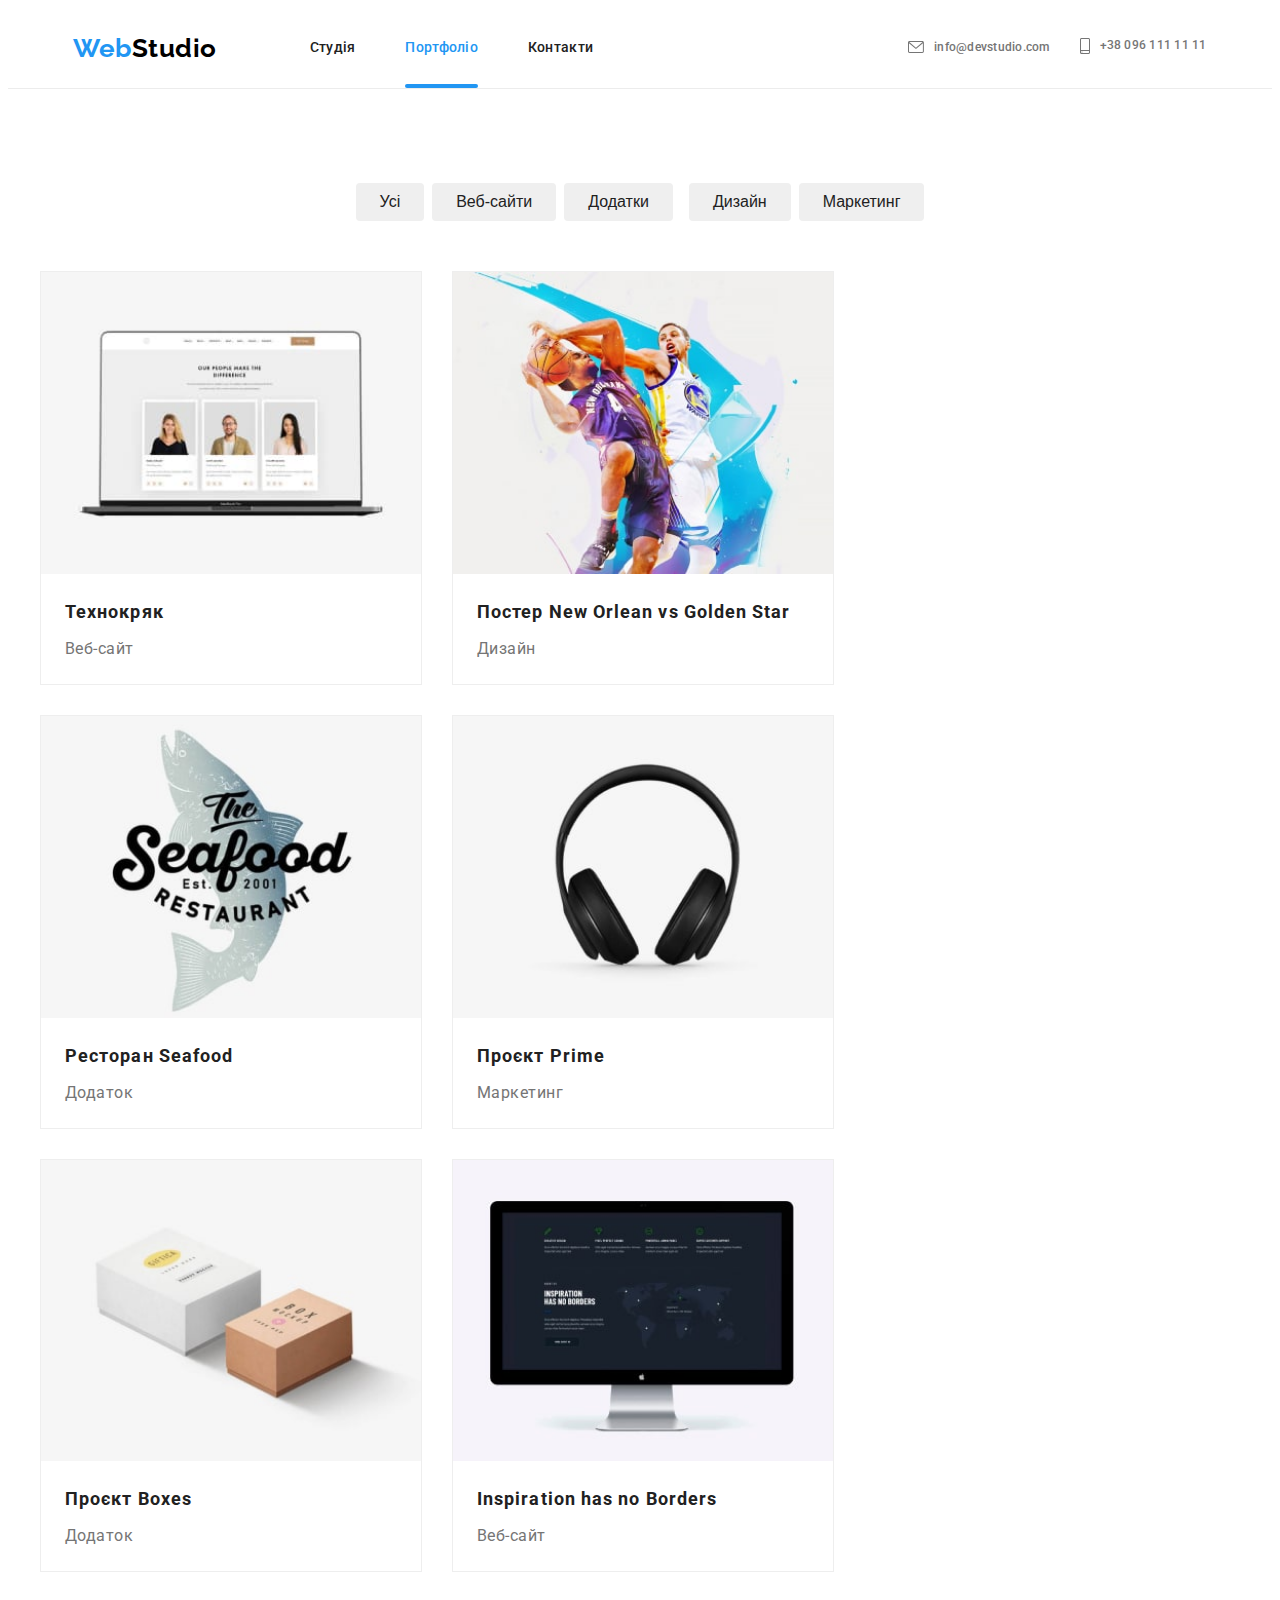
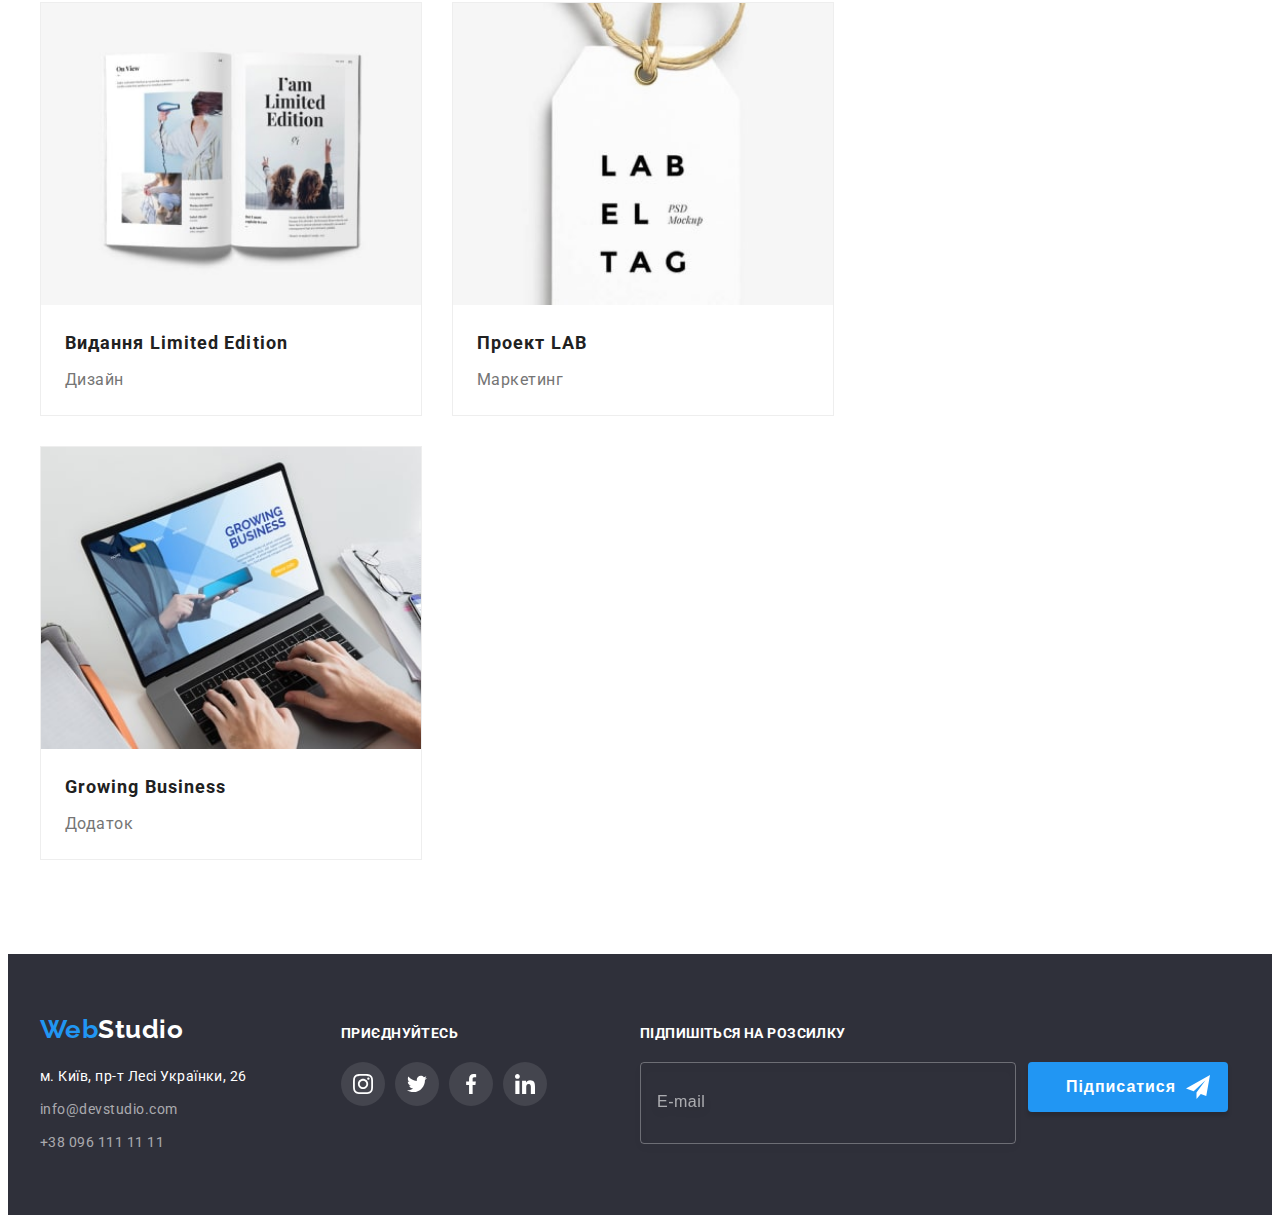
==== commit 216cdd2f: "work" ====
--- a/portfolio.html
+++ b/portfolio.html
@@ -22,7 +22,7 @@
   <body>
     <!--Шапка сайта-->
 <header class="header">
-  <div class=" header__container container ">
+  <div class="header__container container">
     <a href="./index.html" class="logo">Web<span class="logo__accent">Studio</span></a>
     <button class="navigation-menu__button" type="button" aria-expanded="false" data-menu-button>
       <svg class="menu-icon" width="40" height="40" aria-label="Мобільне меню" aria-controls="navigation__content">
@@ -31,42 +31,55 @@
       </svg>
     </button>
     <div class="header__mobile" id="header__mobile" data-menu>
-      <ul class="navigation__list--menu ">
-        <li class="navigation__item--menu ">
-          <a class="navigation__link--menu  current" href="./index.html">Студія</a>
-        </li>
-        <li class="navigation__item--menu ">
-          <a class="navigation__link--menu " href="./portfolio.html">Портфоліо</a>
-        </li>
-        <li class="navigation__item--menu "><a class="navigation__link--menu " href="">Контакти</a></li>
-      </ul>
-      <ul class="contacts--menu ">
-        <li class="contacts__item--menu ">
-          <a class="contacts__link--menu " href="tel:info@devstudio.com"> info@devstudio.com
+      <ul class="navigation__list--menu">
+        <li class="navigation__item--menu">
+          <a class="navigation__link--menu current" href="./index.html">Студія</a>
+        </li>
+        <li class="navigation__item--menu">
+          <a class="navigation__link--menu" href="./portfolio.html">Портфоліо</a>
+        </li>
+        <li class="navigation__item--menu">
+          <a class="navigation__link--menu" href="">Контакти</a>
+        </li>
+      </ul>
+      <ul class="contacts--menu">
+        <li class="contacts__item--menu">
+          <a class="contacts__link--menu" href="tel:info@devstudio.com">
+            info@devstudio.com
           </a>
         </li>
-        <li class="contacts__item--menu ">
-          <a class="contacts__link--menu " href="mailto:+380961111111">
+        <li class="contacts__item--menu">
+          <a class="contacts__link--menu" href="mailto:+380961111111">
             +38 096 111 11 11
           </a>
         </li>
       </ul>
       <ul class="social-menu">
-        <li class="social-menu__item"> <a class="social-menu__link" href="">Instagram</a> </li>
-        <li class="social-menu__item"> <a class="social-menu__link" href="">Twitter</a> </li>
-        <li class="social-menu__item"> <a class="social-menu__link" href="">Facebook</a> </li>
-        <li class="social-menu__item"> <a class="social-menu__link" href="">Linkedin</a> </li>
+        <li class="social-menu__item">
+          <a class="social-menu__link" href="">Instagram</a>
+        </li>
+        <li class="social-menu__item">
+          <a class="social-menu__link" href="">Twitter</a>
+        </li>
+        <li class="social-menu__item">
+          <a class="social-menu__link" href="">Facebook</a>
+        </li>
+        <li class="social-menu__item">
+          <a class="social-menu__link" href="">Linkedin</a>
+        </li>
       </ul>
     </div>
     <div class="header__model">
       <ul class="navigation__list">
         <li class="navigation__item">
-          <a class="navigation__link" href="./index.html">Студія</a>
+          <a class="navigation__link " href="./index.html">Студія</a>
         </li>
         <li class="navigation__item">
           <a class="navigation__link navigation__link--current" href="./portfolio.html">Портфоліо</a>
         </li>
-        <li class="navigation__item"><a class="navigation__link" href="">Контакти</a></li>
+        <li class="navigation__item">
+          <a class="navigation__link" href="">Контакти</a>
+        </li>
       </ul>
       <ul class="contacts">
         <li class="contacts__item">
@@ -84,12 +97,10 @@
       </ul>
     </div>
   </div>
-  </div>
 </header>
-
     <main>
       <!--Проект-->
-      <section class="section-project">
+   <section class="section-project">
         <div class="container">
           <h1 class="visually-hidden ">Наші проєкти</h1>
           <ul class="filter-project">
@@ -337,7 +348,7 @@
       </section>
     </main>
     <!--Футер-->
-  <footer class="footer">
+ <footer class="footer">
     <div class="container">
       <ul class="footer__list">
         <li class="footer__item footer__item--adress">
--- a/css/main.min.css
+++ b/css/main.min.css
@@ -1 +1 @@
-.navigation__link--current::after{content:"";display:block;width:100%;height:3.75px;background-color:#2196f3;bottom:0;left:0;border-radius:2px}.adress__link:hover,.adress__map:hover,.contacts__link--menu:hover,.contacts__link:hover,.navigation__link:hover,.adress__link:focus,.adress__map:focus,.contacts__link--menu:focus,.contacts__link:focus,.navigation__link:focus{color:#2196f3}.project-work,.occupation__list{display:flex;flex-wrap:wrap}.header{background-color:#fff;border-bottom:1px solid #ececec;position:relative}.header__container{display:flex}.logo{font-family:Raleway,cursive;font-weight:700;font-size:26px;line-height:1.19;text-decoration:none;color:#2196f3;justify-content:center;align-items:center;display:flex}.logo__accent{color:#000}.logos{color:#fff}@media screen and (min-width: 768px){.navigation__item:not(:last-child){margin-right:50px}}.navigation__list{display:flex;margin-left:88px;margin-right:87px}.navigation__link{position:relative;padding-top:32px;padding-bottom:32px;display:block;font-weight:500;font-size:14px;line-height:1.14;letter-spacing:.02em;text-decoration:none;color:#212121;transition:color 250ms cubic-bezier(0.4, 0, 0.2, 1)}@media screen and (min-width: 768px){.navigation__link{padding-top:21px;padding-bottom:21px}}@media screen and (min-width: 1200px){.navigation__link{padding-top:24px;padding-bottom:24px}}.navigation__link--current{color:#2196f3;text-decoration:none}.navigation__link--current::after{position:absolute}.contacts{margin-left:auto}.contacts__link{justify-content:center;align-items:center;display:flex;font-weight:500;font-size:12px;line-height:1.16;letter-spacing:.02em;text-decoration:none;color:#757575;transition:color 250ms cubic-bezier(0.4, 0, 0.2, 1)}.contacts__link:hover .contacts__icon{fill:#2196f3}.contacts__link:focus .contacts__icon{fill:#2196f3}@media screen and (max-width: 1199px){.contacts__item:not(:last-child){margin-bottom:10px}}@media screen and (min-width: 768px)and (max-width: 1200px){.contacts{display:flex;flex-direction:column;justify-content:center;align-items:baseline}}.contacts__icon{margin-right:8px;fill:#757575;transition:fill 250ms cubic-bezier(0.4, 0, 0.2, 1)}@media screen and (min-width: 1200px){.contacts__icon{margin-right:10px}}.header__model{display:none}@media screen and (min-width: 768px){.header__model{display:flex}.header__mobile{display:none}.contacts__item{margin-right:0}}@media screen and (min-width: 1200px){.contacts{margin-left:auto;justify-content:center;align-items:center;display:flex;flex-direction:row;margin-bottom:0}.contacts__link{justify-content:center;align-items:center;display:inline-flex}.contacts__item:not(:last-child){margin-right:30px}}.navigation-menu__button{display:inline-flex;align-items:center;justify-content:center;align-content:center;margin-left:auto;margin-bottom:auto;margin-top:auto;border:0;background-color:rgba(0,0,0,0);width:40px;height:40px;z-index:2}@media screen and (min-width: 768px){.navigation-menu__button{display:none}}.navigation-menu__button .menu-btn__close{display:none}.navigation-menu__button.is-open .menu-btn__close{display:block}.navigation-menu__button.is-open .menu-btn__menu{display:none}.header__mobile{padding:40px;display:none;flex-direction:column;position:absolute;top:0;left:0;background-color:#fff;width:100vw;height:100vh}@media screen and (min-width: 768px){.header__mobile{display:none}}.header__mobile.is-open{display:flex}@media screen and (min-width: 768px){.header__mobile.is-open{display:none}}.social-menu{margin-top:auto;display:flex;align-items:flex-start}@media screen and (min-width: 768px){.social-menu{display:none}}.social-menu__link{text-decoration:none;font-weight:500;font-size:18px;line-height:1.22;letter-spacing:.02em;color:#2196f3}.social-menu__item:not(:last-child){margin-right:10px;flex-wrap:wrap}.social-menu__item:not(:last-child)::after{content:"";margin-left:10px;border-right:1px solid rgba(33,33,33,.2)}@media screen and (min-width: 768px){.navigation__list--menu{display:none}}.navigation__item--menu{text-align:left;font-weight:500;font-size:40px;line-height:1.175;letter-spacing:.02em}.navigation__item--menu:not(:last-child){margin-bottom:32px}.navigation__link--menu{text-decoration:none;color:#212121}.navigation__link--menu:hover,.navigation__link--menu:focus{color:#2196f3}.menu-btn__menu:hover,.menu-btn__close:hover,.menu-btn__menu:focus,.menu-btn__close:focus{fill:#2196f3}.contacts--menu{margin-top:auto}@media screen and (min-width: 768px){.contacts--menu{display:none}.contacts--menu .contacts__item--menu{font-weight:500;font-size:24px;line-height:1.16;letter-spacing:.02em}.contacts--menu .contacts__item--menu:not(:last-child){margin-bottom:32px}}.contacts__link--menu{text-decoration:none;color:#757575;font-weight:500;font-size:24px;line-height:28px;letter-spacing:.02em}.contacts__item--menu:not(:last-child){margin-bottom:32px}.hero{max-width:100%;height:400px;margin:0 auto;padding-top:118px;padding-bottom:118px;text-align:center;background-color:#2f303a;background-repeat:no-repeat;background-size:cover;background-image:linear-gradient(rgba(47, 48, 58, 0.4), rgba(47, 48, 58, 0.4)),url("../images/mobile/hero.jpg")}@media screen and (min-width: 480px){.hero{background-image:linear-gradient(rgba(47, 48, 58, 0.4), rgba(47, 48, 58, 0.4)),url("../images/tablet/hero.jpg")}}@media screen and (min-width: 768px){.hero{background-image:linear-gradient(rgba(47, 48, 58, 0.4), rgba(47, 48, 58, 0.4)),url("../images/desktop/hero.jpg")}}@media screen and (min-width: 1200px){.hero{height:600px;padding-top:200px;padding-bottom:200px}}.hero__title{max-width:360px;margin:0 auto;font-weight:900;font-size:26px;line-height:1.6;text-align:center;letter-spacing:.06em;text-transform:uppercase;color:#fff}@media screen and (min-width: 1200px){.hero__title{max-width:696px;margin:0 auto;font-weight:900;font-size:44px;line-height:1.36}}@media screen and (max-width: 480px)and (min-device-pixel-ratio: 2),screen and (max-width: 480px)and (--webkit-min-device-pixel-ratio: 2),screen and (max-width: 480px)and (-webkit-min-device-pixel-ratio: 2),screen and (max-width: 480px)and (min-resolution: 192dpi),screen and (max-width: 480px)and (min-resolution: 2dppx){.heroi__box{background-image:url("../images/mobile/hero@2x.jpg")}}@media screen and (min-width: 481px)and (min-device-pixel-ratio: 2),screen and (min-width: 481px)and (--webkit-min-device-pixel-ratio: 2),screen and (min-width: 481px)and (-webkit-min-device-pixel-ratio: 2),screen and (min-width: 481px)and (min-resolution: 192dpi),screen and (min-width: 481px)and (min-resolution: 2dppx){.heroi__box{background-image:url("../images/tablet/hero@2x.jpg")}}@media screen and (min-width: 768px)and (min-device-pixel-ratio: 2),screen and (min-width: 768px)and (--webkit-min-device-pixel-ratio: 2),screen and (min-width: 768px)and (-webkit-min-device-pixel-ratio: 2),screen and (min-width: 768px)and (min-resolution: 192dpi),screen and (min-width: 768px)and (min-resolution: 2dppx){.heroi__box{background-image:url("../images/desktop/hero@2x.jpg")}}.hero__button{border-radius:4px;padding-top:10px;padding-bottom:10px;margin-top:30px;height:50px;font-weight:700;font-size:16px;line-height:1.87;align-items:center;text-align:center;letter-spacing:.06em;color:#fff;background-color:#2196f3;transition:250ms cubic-bezier(0.4, 0, 0.2, 1)}@media screen and (min-width: 480px){.hero__button{width:200px}}@media screen and (min-width: 1200px){.hero__button{width:216px}}.backdrop{position:fixed;top:50%;left:50%;width:450px;height:609px;background-color:rgba(0,0,0,.2);transition:250ms cubic-bezier(0.4, 0, 0.2, 1);z-index:2;transform:translate(-50%, -50%)}.backdrop__modal{overflow:scroll;min-width:370px;min-height:342px;background-color:#fff;position:absolute;top:50%;left:50%;transform:translate(-50%, -50%)}@media screen and (min-width: 1200px){.backdrop__modal{min-width:528px;min-height:581px}}.backdrop.is-hidden{opacity:0;pointer-events:none;overflow:visible;transition:250ms cubic-bezier(0.4, 0, 0.2, 1)}.backdrop.is-hidden .backdrop__modal{transform:translate(-50%, -50%)}.backdrop__button{width:30px;height:30px;background-color:#fff;border-radius:50%;justify-content:center;align-items:center;display:flex;border:1px solid rgba(0,0,0,.1019607843);padding:0;margin-left:auto;margin-top:8px;margin-right:8px;transition:fill 250ms cubic-bezier(0.4, 0, 0.2, 1);cursor:pointer}.backdrop__button:hover .backdrop__icon{fill:#2196f3}.backdrop__button:focus .backdrop__icon{fill:#2196f3}.backdrop__icon{transition:fill 250ms cubic-bezier(0.4, 0, 0.2, 1);cursor:pointer}.form-modal{padding-bottom:40px;padding-left:40px;padding-right:40px;width:100%;height:100%;margin-left:auto;margin-right:auto}.form-modal__title{max-width:360px;font-weight:700;font-size:20px;line-height:1.5;text-align:center;letter-spacing:.03em;margin:0 auto 12px auto;color:#212121}.form-modal__content{display:flex;flex-direction:column;margin-bottom:10px;position:relative}.form-modal__label{font-weight:400;font-size:12px;line-height:1.16;letter-spacing:.01em;color:#757575;text-align:start;margin-top:0;margin-bottom:4px}.form-modal__input{width:370px;height:40px;padding-left:30px;padding-top:11px;padding-bottom:11px;padding-right:30px}@media screen and (min-width: 1200px){.form-modal__input{width:448px}}.form-modal__input:hover~.form-modal__icon{fill:#2196f3}.form-modal__input:focus~.form-modal__icon{fill:#2196f3}.form-modal__textarea{width:370px;height:120px;padding:12px 16px}@media screen and (min-width: 1200px){.form-modal__textarea{width:448px}}.form-modal__textarea::-moz-placeholder{font-weight:400;font-size:12px;line-height:1.16;letter-spacing:.01em;color:rgba(117,117,117,.5)}.form-modal__textarea:-ms-input-placeholder{font-weight:400;font-size:12px;line-height:1.16;letter-spacing:.01em;color:rgba(117,117,117,.5)}.form-modal__textarea::placeholder{font-weight:400;font-size:12px;line-height:1.16;letter-spacing:.01em;color:rgba(117,117,117,.5)}.form-modal__input,.form-modal__textarea{margin-top:0;margin-bottom:0;outline:0;border:1px solid rgba(33,33,33,.2);border-radius:4px;transition:fill,border 250ms cubic-bezier(0.4, 0, 0.2, 1)}.form-modal__input:hover,.form-modal__textarea:hover,.form-modal__input:focus,.form-modal__textarea:focus{border:1px solid #2196f3;border-radius:4px}.form-modal__icon{position:absolute;top:0;left:12px;transform:translateY(160%);transition:fill 250ms cubic-bezier(0.4, 0, 0.2, 1)}.form-modal__checkbox{margin-top:20px;margin-bottom:30px}.form-modal__checkbox--input{position:absolute;width:1px;height:1px;margin:-1px;bottom:0;padding:0;clip:rect(0 0 0 0);overflow:hidden}.form-modal__checkbox--label{font-weight:400;letter-spacing:.03em;color:#757575;justify-content:center;align-items:center;display:flex}@media screen and (min-width: 480px){.form-modal__checkbox--label{font-size:12px;line-height:1.16}}@media screen and (min-width: 768px){.form-modal__checkbox--label{font-size:12px;line-height:1.16}}@media screen and (min-width: 1200px){.form-modal__checkbox--label{font-size:14px;line-height:1.71}}.form-modal__checkbox--icon::before{content:" ";display:block;align-self:center;width:16px;height:15px;border:2px solid #212121;box-shadow:0px 4px 4px rgba(0,0,0,.25);border-radius:2px;margin-right:7px}.form-modal__checkbox--input:checked+.form-modal__checkbox--label .form-modal__checkbox--icon::before{content:" ";width:16px;height:15px;background-color:#2196f3;background-image:url("../images/check.svg");background-size:contain;background-origin:border-box;border-radius:2px;border:2px solid #2196f3}.form-modal__checkbox--link{-webkit-text-decoration-line:underline;text-decoration-line:underline;color:#2196f3}.form-modal__button{cursor:pointer;width:200px;height:50px;background-color:#2196f3;box-shadow:0px 4px 4px rgba(0,0,0,.15);border-radius:4px;font-weight:700;font-size:16px;line-height:1.8;justify-content:center;align-items:center;display:flex;text-align:center;letter-spacing:.06em;color:#fff;margin-top:0;margin-bottom:0;margin-left:auto;margin-right:auto;padding:10px 52px}.feature{padding-top:60px;padding-bottom:60px}@media screen and (min-width: 1200px){.feature{padding-top:94px;padding-bottom:94px}}.feature__content{background-color:#f5f4fa;border-radius:4px;justify-content:center;align-items:center;display:flex;height:120px}@media screen and (max-width: 767px){.feature__item:not(:last-child){margin-bottom:30px}}@media screen and (min-width: 768px){.feature__item{width:354px;margin-bottom:0}}@media screen and (min-width: 1200px){.feature__item{width:270px;margin-bottom:0}}@media screen and (min-width: 768px){.feature__list{display:flex;flex-wrap:wrap;gap:30px}}.feature__icon{width:70px;height:70px;justify-content:center;align-items:center;display:flex}.feature__title{margin-right:0;margin-left:0;margin-top:30px;margin-bottom:10px;font-weight:700;font-size:14px;line-height:1.14;text-transform:uppercase;color:#212121;text-align:center}@media screen and (min-width: 768px){.feature__title{text-align:left}}.feature__text{margin:0;font-weight:400;font-size:14px;line-height:1.7}@media screen and (min-width: 1200px){.occupation{display:block}}.occupation{padding-bottom:94px}@media screen and (max-width: 1199px){.occupation{display:none}}.occupation__title{margin-top:0;margin-bottom:50px;font-weight:700;font-size:36px;line-height:1.16;text-align:center;color:#212121}.occupation__item{width:370px;height:294px;margin-right:30px;position:relative}.occupation__item:nth-child(3n){margin-right:0}.occupation__content{background:rgba(47,48,58,.8);position:absolute;width:100%;height:70px;margin:0;bottom:0;right:0}.occupation__text{font-weight:700;font-size:14px;line-height:1.14;text-align:center;letter-spacing:.03em;text-transform:uppercase;color:#fff;padding-top:27px;padding-bottom:27px;margin:0}@media screen and (min-width: 1200px){.occupation{display:block}}.section{padding-top:60px;padding-bottom:60px;background-color:#f5f4fa}@media screen and (min-width: 1200px){.section{padding-top:94px;padding-bottom:94px}}.section__title{margin-top:0;margin-bottom:30px;font-weight:700;font-size:36px;line-height:1.16;text-align:center;color:#212121}@media screen and (min-width: 480px){.section__title{font-size:28px;line-height:1.17}}@media screen and (min-width: 1200px){.section__title{font-size:36px;line-height:1.16;margin-bottom:50px}}.team__content{padding-top:30px;padding-bottom:24px}@media screen and (min-width: 768px){.team{display:flex;flex-wrap:wrap;gap:30px}}.team__item{box-shadow:0px 1px 3px rgba(0,0,0,.12),0px 1px 1px rgba(0,0,0,.14),0px 2px 1px rgba(0,0,0,.2);border-radius:0px 0px 4px 4px;border-radius:0px 0px 4px 4px;background-color:#fff}@media screen and (max-width: 767px){.team__item{width:450px}.team__item:not(:last-child){margin-bottom:30px}}@media screen and (min-width: 768px){.team__item{width:354px;margin:0}}@media screen and (min-width: 1200px){.team__item{width:270px;margin:0}}.team__title{margin-top:0;margin-bottom:10px;font-weight:500;font-size:16px;line-height:1.19;text-align:center;color:#212121}.team__text{margin-top:0;margin-bottom:16px;font-weight:400;font-size:16px;line-height:1.18;text-align:center}.social{justify-content:center;align-items:center;display:flex}.social__item:not(:last-child){margin-right:10px}.social__link{border-radius:50%;justify-content:center;align-items:center;display:flex;width:40px;height:40px;background-color:#fff;transition:background-color 250ms cubic-bezier(0.4, 0, 0.2, 1)}.social__link:hover{background-color:#2196f3}.social__link:focus{background-color:#2196f3}.social__icon{width:20px;height:20px;fill:#afb1b8;transition:fill 250ms cubic-bezier(0.4, 0, 0.2, 1)}.social__link:hover .social__icon,.social__link:focus .social__icon{fill:#fff}.client{padding-top:60px;padding-bottom:60px}@media screen and (min-width: 1200px){.client{padding-top:94px;padding-bottom:94px}}.client__title{margin-top:0;margin-bottom:30px;margin-left:0;margin-right:0;text-align:center;letter-spacing:.03em;color:#212121}@media screen and (min-width: 480px){.client__title{font-size:28px;line-height:1.17}}@media screen and (min-width: 1200px){.client__title{font-size:36px;line-height:1.16;margin-bottom:50px}}.client__list{justify-content:center;align-items:center;display:flex;flex-wrap:wrap;margin:-15px}@media screen and (min-width: 1200px){.client__list{flex-wrap:nowrap}}.client__item{width:calc((100% - 60px)/2);margin:15px}@media screen and (min-width: 768px){.client__item{width:calc((100% - 90px)/3);margin:15px}}.client__link{border:1px solid #afb1b8;border-radius:4px;height:92px;justify-content:center;align-items:center;display:flex;transition:border 250ms cubic-bezier(0.4, 0, 0.2, 1)}.client__link:hover{border:1px solid #2196f3}.client__link:focus{border:1px solid #2196f3}.client__icon{justify-content:center;align-items:center;display:flex;fill:#afb1b8;transition:fill 250ms cubic-bezier(0.4, 0, 0.2, 1)}.client__link:hover .client__icon,.client__link:focus .client__icon{fill:#2196f3}.section-project{padding-top:60px;padding-bottom:60px}@media screen and (min-width: 1200px){.section-project{padding-top:94px;padding-bottom:94px}}.filter-project{margin-top:0;margin-bottom:35px;flex-wrap:wrap}@media screen and (max-width: 768px){.filter-project{display:flex}}@media screen and (min-width: 768px){.filter-project{margin-bottom:30px;justify-content:center;align-items:center;display:flex}}@media screen and (min-width: 1200px){.filter-project{margin-bottom:50px}}.filter-project__button{border-radius:4px;padding:6px 24px;cursor:pointer;font-weight:500;font-size:16px;line-height:1.62;color:#212121;transition:color,background-color 250ms cubic-bezier(0.4, 0, 0.2, 1)}.filter-project__item{align-items:flex-start;text-align:left;border-radius:4px;transition:box-shadow 250ms cubic-bezier(0.4, 0, 0.2, 1)}.filter-project__item:not(:last-child){margin-right:8px}.filter-project__item:nth-child(3n){margin-right:16px}@media screen and (max-width: 767px){.filter-project__item:not(:last-child){margin-bottom:15px}}.filter-project__item:hover,.filter-project__item:focus{box-shadow:0px 3px 1px rgba(0,0,0,.1),0px 1px 2px rgba(0,0,0,.08),0px 2px 2px rgba(0,0,0,.12);border-radius:4px}.filter-project .filter-project__button:hover,.filter-project .filter-project__button:focus{color:#fff;background-color:#2196f3}.project-work{margin:-15px}.project-work__link{text-decoration:none}.project-work__item{background-color:#fff;border:1px solid #eee;transition:box-shadow 250ms cubic-bezier(0.4, 0, 0.2, 1)}@media screen and (max-width: 767px){.project-work__item{width:450px}.project-work__item:not(:last-child){margin-bottom:30px}}@media screen and (min-width: 768px){.project-work__item{width:calc((100% - 60px)/2);margin:15px}}@media screen and (min-width: 1200px){.project-work__item{width:calc((100% - 90px)/3);margin:15px}}.project-work__item:hover{box-shadow:0px 1px 1px rgba(0,0,0,.12),0px 4px 4px rgba(0,0,0,.06),1px 4px 6px rgba(0,0,0,.16)}.project-work__overlay{position:relative;overflow:hidden;transition:250ms cubic-bezier(0.4, 0, 0.2, 1)}.project-work__meta{position:absolute;bottom:0;left:0;margin:0;width:100%;height:100%;background-color:#2196f3;padding:63px 24px;transform:translateY(100%);opacity:0;overflow:hidden;transition:250ms cubic-bezier(0.4, 0, 0.2, 1)}.project-work__link:hover .project-work__meta{opacity:1}.project-work__link:hover .project-work__meta{transform:translateY(0)}.project-work__content{padding:20px 24px}.project-work__text{font-weight:400;font-size:18px;line-height:1.5;letter-spacing:.03em;color:#fff;margin:0}.project-work__title{margin-top:0;margin-bottom:4px;font-weight:700;font-size:18px;line-height:2;letter-spacing:.06em;text-decoration:none;color:#212121}.project-work__product{margin-top:0;margin-bottom:0;font-weight:400;font-size:16px;line-height:1.87;text-decoration:none;color:#757575}.footer{margin-top:0;margin-bottom:0;padding-top:60px;padding-bottom:60px;background-color:#2f303a;text-align:center}@media screen and (min-width: 1200px){.footer__navigation{margin-right:70px;display:flex;flex-direction:column;align-items:flex-start;text-align:start}}@media screen and (min-width: 768px)and (max-width: 1199px){.footer__list{display:flex;flex-wrap:wrap;flex-basis:calc((100% - 10px)/2);justify-content:space-around}}@media screen and (min-width: 1200px){.footer__list{display:flex}}.footer__item{margin-bottom:60px}@media screen and (max-width: 768px){.footer__item{display:flex;flex-direction:column;align-items:center;justify-content:space-evenly}}.adress__list{margin-top:20px}.adress__item:not(:last-child){margin-bottom:9px}.adress__map{font-weight:400;font-size:14px;line-height:1.71;text-decoration:none;font-style:normal;color:#fff;transition:color 250ms cubic-bezier(0.4, 0, 0.2, 1)}.adress__link{font-weight:400;font-size:14px;line-height:1.71;text-decoration:none;font-style:normal;color:rgba(255,255,255,.6);transition:color 250ms cubic-bezier(0.4, 0, 0.2, 1)}.social-networks{justify-content:center;align-items:center;display:flex;margin-bottom:37px}.social-networks .footer__item--form{width:570px}@media screen and (max-width: 1199px){.footer__item--form{display:flex;flex-direction:column;align-items:center;justify-content:space-evenly}}@media screen and (min-width: 1200px){.footer__item--form{display:flex;flex-wrap:wrap;height:100px;margin-top:20px;margin-left:93px}}.social-networks__item:not(:last-child){margin-right:10px}.footer-form{justify-content:center;align-items:center;display:flex}.footer-form__text{text-align:left}.footer-form__button{margin-left:12px;justify-content:center;align-items:center;display:flex;text-align:center}.social-networks{margin-bottom:37px}.social-networks__text{font-weight:700;font-size:14px;line-height:1.14;letter-spacing:.03em;text-transform:uppercase;color:#fff;margin-top:0;margin-bottom:20px;text-align:center}@media screen and (min-width: 1200px){.social-networks__text{text-align:start}}.social-networks__item:not(:last-child){margin-right:10px}.social-networks__link{border-radius:50%;justify-content:center;align-items:center;display:flex;width:44px;height:44px;background-color:rgba(255,255,255,.1);transition:250ms cubic-bezier(0.4, 0, 0.2, 1)}.social-networks__link:hover{background-color:#2196f3}.social-networks__link:focus{background-color:#2196f3}.social-networks__icon{fill:#fff}.footer-form__text{font-weight:700;font-size:14px;line-height:1.14;letter-spacing:.03em;text-transform:uppercase;color:#fff;margin-bottom:20px;margin-top:0;display:block}@media screen and (min-width: 1200px){.footer-form__text{flex-basis:100%}}.footer-form__input{width:358px;height:50px;border:1px solid rgba(255,255,255,.3);filter:drop-shadow(0px 4px 4px rgba(0, 0, 0, 0.15));border-radius:4px;background-color:rgba(0,0,0,0);padding:0;outline:0;padding-left:16px;padding-top:15px;padding-bottom:15px;color:#fff;margin-bottom:20px}.footer-form__input::-moz-placeholder{font-weight:400;font-size:16px;line-height:1.25;justify-content:center;align-items:center;display:flex;letter-spacing:.03em;color:rgba(255,255,255,.6)}.footer-form__input:-ms-input-placeholder{font-weight:400;font-size:16px;line-height:1.25;justify-content:center;align-items:center;display:flex;letter-spacing:.03em;color:rgba(255,255,255,.6)}.footer-form__input::placeholder{font-weight:400;font-size:16px;line-height:1.25;justify-content:center;align-items:center;display:flex;letter-spacing:.03em;color:rgba(255,255,255,.6)}.footer-form__icon{margin-left:10px;margin-right:8px;text-align:center}@media screen and (min-width: 1200px){.footer__meta{display:flex;margin-bottom:34px}}.footer-form__button{width:200px;height:50px;background-color:#2196f3;box-shadow:0px 4px 4px rgba(0,0,0,.15);border-radius:4px;font-weight:700;font-size:16px;line-height:1.87;justify-content:center;align-items:center;display:inline-flex;text-align:center;letter-spacing:.06em;color:#fff;padding-top:10px;padding-bottom:10px;padding-left:28px;padding-right:0}.adress{width:231px}body{color:#757575;font-family:Roboto,sans-serif;letter-spacing:.03em}ul{list-style:none;margin:0;padding:0}button{border:none}textarea{resize:none}.container{margin:0 auto;padding:0 15px}@media screen and (min-width: 768px){.container{width:768px}}@media screen and (min-width: 1200px){.container{width:1200px}}.visually-hidden{position:absolute;width:1px;height:1px;margin:-1px;border:0;padding:0;white-space:nowrap;-webkit-clip-path:inset(100%);clip-path:inset(100%);clip:rect(0 0 0 0);overflow:hidden}img{max-width:100%;height:auto;display:block}/*# sourceMappingURL=main.min.css.map */+.navigation__link--current::after{content:"";display:block;width:100%;height:3.75px;background-color:#2196f3;bottom:0;left:0;border-radius:2px}.adress__link:hover,.adress__map:hover,.contacts__link--menu:hover,.contacts__link:hover,.navigation__link:hover,.adress__link:focus,.adress__map:focus,.contacts__link--menu:focus,.contacts__link:focus,.navigation__link:focus{color:#2196f3}.project-work,.occupation__list{display:flex;flex-wrap:wrap}.header{background-color:#fff;border-bottom:1px solid #ececec;position:relative}.header__container{display:flex;align-items:center;justify-content:center}.logo{font-family:Raleway,cursive;font-weight:700;font-size:26px;line-height:1.19;text-decoration:none;color:#2196f3;justify-content:center;align-items:center;display:flex;padding-top:16px;padding-bottom:16px}@media screen and (min-width: 768px){.logo{padding-top:26px;padding-bottom:26px}}@media screen and (min-width: 1200px){.logo{padding-top:24px;padding-bottom:24px}}.logo__accent{color:#000}.logos{color:#fff}@media screen and (min-width: 768px){.navigation__item:not(:last-child){margin-right:50px}}.navigation__list{display:flex}@media screen and (min-width: 768px){.navigation__list{margin-left:88px;margin-right:87px}}@media screen and (min-width: 1200px){.navigation__list{margin-left:93px;margin-right:315px}}.navigation__link{position:relative;padding-top:32px;padding-bottom:32px;display:block;font-weight:500;font-size:14px;line-height:1.14;letter-spacing:.02em;text-decoration:none;color:#212121;transition:color 250ms cubic-bezier(0.4, 0, 0.2, 1)}.navigation__link--current{color:#2196f3;text-decoration:none}.navigation__link--current::after{position:absolute}@media screen and (min-width: 768px)and (max-width: 1200px){.contacts{display:flex;flex-direction:column;justify-content:center;align-items:baseline}}@media screen and (min-width: 1200px){.contacts{justify-content:center;align-items:center;display:flex;flex-direction:row;margin-bottom:0}}.contacts__link{justify-content:center;align-items:center;display:flex;font-weight:500;font-size:12px;line-height:1.16;letter-spacing:.02em;text-decoration:none;color:#757575;transition:color 250ms cubic-bezier(0.4, 0, 0.2, 1)}.contacts__link:hover .contacts__icon{fill:#2196f3}.contacts__link:focus .contacts__icon{fill:#2196f3}@media screen and (min-width: 1200px){.contacts__link{justify-content:center;align-items:center;display:inline-flex}}@media screen and (max-width: 1199px){.contacts__item:not(:last-child){margin-bottom:10px}}@media screen and (min-width: 1200px){.contacts__item:not(:last-child){margin-right:30px}}.contacts__icon{margin-right:8px;fill:#757575;transition:fill 250ms cubic-bezier(0.4, 0, 0.2, 1)}@media screen and (min-width: 1200px){.contacts__icon{margin-right:10px}}.header__model{display:none}@media screen and (min-width: 768px){.header__model{display:flex}.header__mobile{display:none}}.navigation-menu__button{display:inline-flex;align-items:center;justify-content:center;align-content:center;margin-left:auto;margin-bottom:auto;margin-top:auto;border:0;background-color:rgba(0,0,0,0);width:40px;height:40px;z-index:2}@media screen and (min-width: 768px){.navigation-menu__button{display:none}}.navigation-menu__button .menu-btn__close{display:none}.navigation-menu__button.is-open .menu-btn__close{display:block}.navigation-menu__button.is-open .menu-btn__menu{display:none}.header__mobile{padding:40px;display:none;flex-direction:column;position:absolute;top:0;left:0;background-color:#fff;width:100vw;height:100vh}@media screen and (min-width: 768px){.header__mobile{display:none}}.header__mobile.is-open{display:flex;z-index:1}@media screen and (min-width: 768px){.header__mobile.is-open{display:none}}.social-menu{margin-top:auto;display:flex;align-items:flex-start}@media screen and (min-width: 768px){.social-menu{display:none}}.social-menu__link{text-decoration:none;font-weight:500;font-size:18px;line-height:1.22;letter-spacing:.02em;color:#2196f3}.social-menu__item:not(:last-child){margin-right:10px;flex-wrap:wrap}.social-menu__item:not(:last-child)::after{content:"";margin-left:10px;border-right:1px solid rgba(33,33,33,.2)}@media screen and (min-width: 768px){.navigation__list--menu{display:none}}.navigation__item--menu{text-align:left;font-weight:500;font-size:40px;line-height:1.175;letter-spacing:.02em}.navigation__item--menu:not(:last-child){margin-bottom:32px}.navigation__link--menu{text-decoration:none;color:#212121}.navigation__link--menu:hover,.navigation__link--menu:focus{color:#2196f3}.menu-btn__menu:hover,.menu-btn__close:hover,.menu-btn__menu:focus,.menu-btn__close:focus{fill:#2196f3}.contacts--menu{margin-top:auto}@media screen and (min-width: 768px){.contacts--menu{display:none}.contacts--menu .contacts__item--menu{font-weight:500;font-size:24px;line-height:1.16;letter-spacing:.02em}.contacts--menu .contacts__item--menu:not(:last-child){margin-bottom:32px}}.contacts__link--menu{text-decoration:none;color:#757575;font-weight:500;font-size:24px;line-height:28px;letter-spacing:.02em}.contacts__item--menu:not(:last-child){margin-bottom:32px}.hero{max-width:100%;height:400px;margin:0 auto;padding-top:118px;padding-bottom:118px;text-align:center;background-color:#2f303a;background-repeat:no-repeat;background-size:cover;background-image:linear-gradient(rgba(47, 48, 58, 0.4), rgba(47, 48, 58, 0.4)),url("../images/mobile/hero.jpg")}@media screen and (min-width: 480px){.hero{background-image:linear-gradient(rgba(47, 48, 58, 0.4), rgba(47, 48, 58, 0.4)),url("../images/tablet/hero.jpg")}}@media screen and (min-width: 768px){.hero{background-image:linear-gradient(rgba(47, 48, 58, 0.4), rgba(47, 48, 58, 0.4)),url("../images/desktop/hero.jpg")}}@media screen and (min-width: 1200px){.hero{height:600px;padding-top:200px;padding-bottom:200px}}.hero__title{max-width:360px;margin:0 auto;font-weight:900;font-size:26px;line-height:1.6;text-align:center;letter-spacing:.06em;text-transform:uppercase;color:#fff}@media screen and (min-width: 1200px){.hero__title{max-width:696px;margin:0 auto;font-weight:900;font-size:44px;line-height:1.36}}@media screen and (max-width: 480px)and (min-device-pixel-ratio: 2),screen and (max-width: 480px)and (--webkit-min-device-pixel-ratio: 2),screen and (max-width: 480px)and (-webkit-min-device-pixel-ratio: 2),screen and (max-width: 480px)and (min-resolution: 192dpi),screen and (max-width: 480px)and (min-resolution: 2dppx){.heroi__box{background-image:url("../images/mobile/hero@2x.jpg")}}@media screen and (min-width: 481px)and (min-device-pixel-ratio: 2),screen and (min-width: 481px)and (--webkit-min-device-pixel-ratio: 2),screen and (min-width: 481px)and (-webkit-min-device-pixel-ratio: 2),screen and (min-width: 481px)and (min-resolution: 192dpi),screen and (min-width: 481px)and (min-resolution: 2dppx){.heroi__box{background-image:url("../images/tablet/hero@2x.jpg")}}@media screen and (min-width: 768px)and (min-device-pixel-ratio: 2),screen and (min-width: 768px)and (--webkit-min-device-pixel-ratio: 2),screen and (min-width: 768px)and (-webkit-min-device-pixel-ratio: 2),screen and (min-width: 768px)and (min-resolution: 192dpi),screen and (min-width: 768px)and (min-resolution: 2dppx){.heroi__box{background-image:url("../images/desktop/hero@2x.jpg")}}.hero__button{border-radius:4px;padding-top:10px;padding-bottom:10px;margin-top:30px;height:50px;font-weight:700;font-size:16px;line-height:1.87;align-items:center;text-align:center;letter-spacing:.06em;color:#fff;background-color:#2196f3;transition:250ms cubic-bezier(0.4, 0, 0.2, 1)}@media screen and (min-width: 480px){.hero__button{width:200px}}@media screen and (min-width: 1200px){.hero__button{width:216px}}.backdrop{position:fixed;top:50%;left:50%;width:450px;height:609px;background-color:rgba(0,0,0,.2);transition:250ms cubic-bezier(0.4, 0, 0.2, 1);z-index:2;transform:translate(-50%, -50%)}.backdrop__modal{overflow:scroll;min-width:370px;min-height:342px;background-color:#fff;position:absolute;top:50%;left:50%;transform:translate(-50%, -50%)}@media screen and (min-width: 1200px){.backdrop__modal{min-width:528px;min-height:581px}}.backdrop.is-hidden{opacity:0;pointer-events:none;overflow:visible;transition:250ms cubic-bezier(0.4, 0, 0.2, 1)}.backdrop.is-hidden .backdrop__modal{transform:translate(-50%, -50%)}.backdrop__button{width:30px;height:30px;background-color:#fff;border-radius:50%;justify-content:center;align-items:center;display:flex;border:1px solid rgba(0,0,0,.1019607843);padding:0;margin-left:auto;margin-top:8px;margin-right:8px;transition:fill 250ms cubic-bezier(0.4, 0, 0.2, 1);cursor:pointer}.backdrop__button:hover .backdrop__icon{fill:#2196f3}.backdrop__button:focus .backdrop__icon{fill:#2196f3}.backdrop__icon{transition:fill 250ms cubic-bezier(0.4, 0, 0.2, 1);cursor:pointer}.form-modal{padding-bottom:40px;padding-left:40px;padding-right:40px;width:100%;height:100%;margin-left:auto;margin-right:auto}.form-modal__title{max-width:360px;font-weight:700;font-size:20px;line-height:1.5;text-align:center;letter-spacing:.03em;margin:0 auto 12px auto;color:#212121}.form-modal__content{display:flex;flex-direction:column;margin-bottom:10px;position:relative}.form-modal__label{font-weight:400;font-size:12px;line-height:1.16;letter-spacing:.01em;color:#757575;text-align:start;margin-top:0;margin-bottom:4px}.form-modal__input{width:370px;height:40px;padding-left:30px;padding-top:11px;padding-bottom:11px;padding-right:30px}@media screen and (min-width: 1200px){.form-modal__input{width:448px}}.form-modal__input:hover~.form-modal__icon{fill:#2196f3}.form-modal__input:focus~.form-modal__icon{fill:#2196f3}.form-modal__textarea{width:370px;height:120px;padding:12px 16px}@media screen and (min-width: 1200px){.form-modal__textarea{width:448px}}.form-modal__textarea::-moz-placeholder{font-weight:400;font-size:12px;line-height:1.16;letter-spacing:.01em;color:rgba(117,117,117,.5)}.form-modal__textarea:-ms-input-placeholder{font-weight:400;font-size:12px;line-height:1.16;letter-spacing:.01em;color:rgba(117,117,117,.5)}.form-modal__textarea::placeholder{font-weight:400;font-size:12px;line-height:1.16;letter-spacing:.01em;color:rgba(117,117,117,.5)}.form-modal__input,.form-modal__textarea{margin-top:0;margin-bottom:0;outline:0;border:1px solid rgba(33,33,33,.2);border-radius:4px;transition:fill,border 250ms cubic-bezier(0.4, 0, 0.2, 1)}.form-modal__input:hover,.form-modal__textarea:hover,.form-modal__input:focus,.form-modal__textarea:focus{border:1px solid #2196f3;border-radius:4px}.form-modal__icon{position:absolute;top:0;left:12px;transform:translateY(160%);transition:fill 250ms cubic-bezier(0.4, 0, 0.2, 1)}.form-modal__checkbox{margin-top:20px;margin-bottom:30px}.form-modal__checkbox--input{position:absolute;width:1px;height:1px;margin:-1px;bottom:0;padding:0;clip:rect(0 0 0 0);overflow:hidden}.form-modal__checkbox--label{font-weight:400;letter-spacing:.03em;color:#757575;justify-content:center;align-items:center;display:flex}@media screen and (min-width: 480px){.form-modal__checkbox--label{font-size:12px;line-height:1.16}}@media screen and (min-width: 768px){.form-modal__checkbox--label{font-size:12px;line-height:1.16}}@media screen and (min-width: 1200px){.form-modal__checkbox--label{font-size:14px;line-height:1.71}}.form-modal__checkbox--icon::before{content:" ";display:block;align-self:center;width:16px;height:15px;border:2px solid #212121;box-shadow:0px 4px 4px rgba(0,0,0,.25);border-radius:2px;margin-right:7px}.form-modal__checkbox--input:checked+.form-modal__checkbox--label .form-modal__checkbox--icon::before{content:" ";width:16px;height:15px;background-color:#2196f3;background-image:url("../images/check.svg");background-size:contain;background-origin:border-box;border-radius:2px;border:2px solid #2196f3}.form-modal__checkbox--link{-webkit-text-decoration-line:underline;text-decoration-line:underline;color:#2196f3}.form-modal__button{cursor:pointer;width:200px;height:50px;background-color:#2196f3;box-shadow:0px 4px 4px rgba(0,0,0,.15);border-radius:4px;font-weight:700;font-size:16px;line-height:1.8;justify-content:center;align-items:center;display:flex;text-align:center;letter-spacing:.06em;color:#fff;margin-top:0;margin-bottom:0;margin-left:auto;margin-right:auto;padding:10px 52px}.feature{padding-top:60px;padding-bottom:60px}@media screen and (min-width: 1200px){.feature{padding-top:94px;padding-bottom:94px}}.feature__content{background-color:#f5f4fa;border-radius:4px;justify-content:center;align-items:center;display:flex;height:120px}@media screen and (max-width: 767px){.feature__item:not(:last-child){margin-bottom:30px}}@media screen and (min-width: 768px){.feature__item{width:354px;margin-bottom:0}}@media screen and (min-width: 1200px){.feature__item{width:270px;margin-bottom:0}}@media screen and (min-width: 768px){.feature__list{display:flex;flex-wrap:wrap;gap:30px}}.feature__icon{width:70px;height:70px;justify-content:center;align-items:center;display:flex}.feature__title{margin-right:0;margin-left:0;margin-top:30px;margin-bottom:10px;font-weight:700;font-size:14px;line-height:1.14;text-transform:uppercase;color:#212121;text-align:center}@media screen and (min-width: 768px){.feature__title{text-align:left}}.feature__text{margin:0;font-weight:400;font-size:14px;line-height:1.7}@media screen and (min-width: 1200px){.occupation{display:block}}.occupation{padding-bottom:94px}@media screen and (max-width: 1199px){.occupation{display:none}}.occupation__title{margin-top:0;margin-bottom:50px;font-weight:700;font-size:36px;line-height:1.16;text-align:center;color:#212121}.occupation__item{width:370px;height:294px;margin-right:30px;position:relative}.occupation__item:nth-child(3n){margin-right:0}.occupation__content{background:rgba(47,48,58,.8);position:absolute;width:100%;height:70px;margin:0;bottom:0;right:0}.occupation__text{font-weight:700;font-size:14px;line-height:1.14;text-align:center;letter-spacing:.03em;text-transform:uppercase;color:#fff;padding-top:27px;padding-bottom:27px;margin:0}@media screen and (min-width: 1200px){.occupation{display:block}}.section{padding-top:60px;padding-bottom:60px;background-color:#f5f4fa}@media screen and (min-width: 1200px){.section{padding-top:94px;padding-bottom:94px}}.section__title{margin-top:0;margin-bottom:30px;font-weight:700;font-size:36px;line-height:1.16;text-align:center;color:#212121}@media screen and (min-width: 480px){.section__title{font-size:28px;line-height:1.17}}@media screen and (min-width: 1200px){.section__title{font-size:36px;line-height:1.16;margin-bottom:50px}}.team__content{padding-top:30px;padding-bottom:24px}@media screen and (min-width: 768px){.team{display:flex;flex-wrap:wrap;gap:30px}}.team__item{box-shadow:0px 1px 3px rgba(0,0,0,.12),0px 1px 1px rgba(0,0,0,.14),0px 2px 1px rgba(0,0,0,.2);border-radius:0px 0px 4px 4px;border-radius:0px 0px 4px 4px;background-color:#fff}@media screen and (max-width: 767px){.team__item{width:450px}.team__item:not(:last-child){margin-bottom:30px}}@media screen and (min-width: 768px){.team__item{width:354px;margin:0}}@media screen and (min-width: 1200px){.team__item{width:270px;margin:0}}.team__title{margin-top:0;margin-bottom:10px;font-weight:500;font-size:16px;line-height:1.19;text-align:center;color:#212121}.team__text{margin-top:0;margin-bottom:16px;font-weight:400;font-size:16px;line-height:1.18;text-align:center}.social{justify-content:center;align-items:center;display:flex}.social__item:not(:last-child){margin-right:10px}.social__link{border-radius:50%;justify-content:center;align-items:center;display:flex;width:40px;height:40px;background-color:#fff;transition:background-color 250ms cubic-bezier(0.4, 0, 0.2, 1)}.social__link:hover{background-color:#2196f3}.social__link:focus{background-color:#2196f3}.social__icon{width:20px;height:20px;fill:#afb1b8;transition:fill 250ms cubic-bezier(0.4, 0, 0.2, 1)}.social__link:hover .social__icon,.social__link:focus .social__icon{fill:#fff}.client{padding-top:60px;padding-bottom:60px}@media screen and (min-width: 1200px){.client{padding-top:94px;padding-bottom:94px}}.client__title{margin-top:0;margin-bottom:30px;margin-left:0;margin-right:0;text-align:center;letter-spacing:.03em;color:#212121}@media screen and (min-width: 480px){.client__title{font-size:28px;line-height:1.17}}@media screen and (min-width: 1200px){.client__title{font-size:36px;line-height:1.16;margin-bottom:50px}}.client__list{justify-content:center;align-items:center;display:flex;flex-wrap:wrap;margin:-15px}@media screen and (min-width: 1200px){.client__list{flex-wrap:nowrap}}.client__item{width:calc((100% - 60px)/2);margin:15px}@media screen and (min-width: 768px){.client__item{width:calc((100% - 90px)/3);margin:15px}}.client__link{border:1px solid #afb1b8;border-radius:4px;height:92px;justify-content:center;align-items:center;display:flex;transition:border 250ms cubic-bezier(0.4, 0, 0.2, 1)}.client__link:hover{border:1px solid #2196f3}.client__link:focus{border:1px solid #2196f3}.client__icon{justify-content:center;align-items:center;display:flex;fill:#afb1b8;transition:fill 250ms cubic-bezier(0.4, 0, 0.2, 1)}.client__link:hover .client__icon,.client__link:focus .client__icon{fill:#2196f3}.section-project{padding-top:60px;padding-bottom:60px}@media screen and (min-width: 1200px){.section-project{padding-top:94px;padding-bottom:94px}}.filter-project{margin-top:0;margin-bottom:35px;flex-wrap:wrap}@media screen and (max-width: 768px){.filter-project{display:flex}}@media screen and (min-width: 768px){.filter-project{margin-bottom:30px;justify-content:center;align-items:center;display:flex}}@media screen and (min-width: 1200px){.filter-project{margin-bottom:50px}}.filter-project__button{border-radius:4px;padding:6px 24px;cursor:pointer;font-weight:500;font-size:16px;line-height:1.62;color:#212121;transition:color,background-color 250ms cubic-bezier(0.4, 0, 0.2, 1)}.filter-project__item{align-items:flex-start;text-align:left;border-radius:4px;transition:box-shadow 250ms cubic-bezier(0.4, 0, 0.2, 1)}.filter-project__item:not(:last-child){margin-right:8px}.filter-project__item:nth-child(3n){margin-right:16px}@media screen and (max-width: 767px){.filter-project__item:not(:last-child){margin-bottom:15px}}.filter-project__item:hover,.filter-project__item:focus{box-shadow:0px 3px 1px rgba(0,0,0,.1),0px 1px 2px rgba(0,0,0,.08),0px 2px 2px rgba(0,0,0,.12);border-radius:4px}.filter-project .filter-project__button:hover,.filter-project .filter-project__button:focus{color:#fff;background-color:#2196f3}.project-work{margin:-15px}.project-work__link{text-decoration:none}@media screen and (max-width: 767px){.project-work{margin-left:auto;margin-right:auto}}.project-work__item{background-color:#fff;border:1px solid #eee;transition:box-shadow 250ms cubic-bezier(0.4, 0, 0.2, 1)}@media screen and (max-width: 767px){.project-work__item{width:450px}.project-work__item:not(:last-child){margin-bottom:30px}}@media screen and (min-width: 768px){.project-work__item{width:calc((100% - 60px)/2);margin:15px}}@media screen and (min-width: 1200px){.project-work__item{width:calc((100% - 90px)/3);margin:15px}}.project-work__item:hover{box-shadow:0px 1px 1px rgba(0,0,0,.12),0px 4px 4px rgba(0,0,0,.06),1px 4px 6px rgba(0,0,0,.16)}.project-work__overlay{position:relative;overflow:hidden;transition:250ms cubic-bezier(0.4, 0, 0.2, 1)}.project-work__meta{position:absolute;bottom:0;left:0;margin:0;width:100%;height:100%;background-color:#2196f3;padding:63px 24px;transform:translateY(100%);opacity:0;overflow:hidden;transition:250ms cubic-bezier(0.4, 0, 0.2, 1)}.project-work__link:hover .project-work__meta{opacity:1}.project-work__link:hover .project-work__meta{transform:translateY(0)}.project-work__content{padding:20px 24px}.project-work__text{font-weight:400;font-size:18px;line-height:1.5;letter-spacing:.03em;color:#fff;margin:0}.project-work__title{margin-top:0;margin-bottom:4px;font-weight:700;font-size:18px;line-height:2;letter-spacing:.06em;text-decoration:none;color:#212121}.project-work__product{margin-top:0;margin-bottom:0;font-weight:400;font-size:16px;line-height:1.87;text-decoration:none;color:#757575}.footer{margin-top:0;margin-bottom:0;padding-top:60px;padding-bottom:60px;background-color:#2f303a;text-align:center}.footer-logo{padding:0}@media screen and (min-width: 1200px){.footer__navigation{margin-right:70px;display:flex;flex-direction:column;align-items:flex-start;text-align:start}}@media screen and (min-width: 768px)and (max-width: 1199px){.footer__list{display:flex;flex-wrap:wrap;flex-basis:calc((100% - 10px)/2);justify-content:space-around}}@media screen and (min-width: 1200px){.footer__list{display:flex}}@media screen and (max-width: 768px){.footer__item{display:flex;flex-direction:column;align-items:center;justify-content:space-evenly;margin-bottom:60px}}.adress__list{margin-top:20px}.adress__item:not(:last-child){margin-bottom:9px}.adress__map{font-weight:400;font-size:14px;line-height:1.71;text-decoration:none;font-style:normal;color:#fff;transition:color 250ms cubic-bezier(0.4, 0, 0.2, 1)}.adress__link{font-weight:400;font-size:14px;line-height:1.71;text-decoration:none;font-style:normal;color:rgba(255,255,255,.6);transition:color 250ms cubic-bezier(0.4, 0, 0.2, 1)}.social-networks{justify-content:center;align-items:center;display:flex;margin-bottom:37px}.social-networks .footer__item--form{width:570px}@media screen and (max-width: 1199px){.footer__item--form{display:flex;flex-direction:column;align-items:center;justify-content:space-evenly;margin-top:60px}}@media screen and (min-width: 1200px){.footer__item--form{display:flex;flex-wrap:wrap;height:100px;margin-top:12px;margin-left:93px}}.social-networks__item:not(:last-child){margin-right:10px}.footer-form{justify-content:center;align-items:center;display:flex}.footer-form__text{text-align:left}.footer-form__button{margin-left:12px;justify-content:center;align-items:center;display:flex;text-align:center}@media screen and (min-width: 1200px){.footer__item--social{margin-top:12px}}.social-networks{margin-bottom:37px}.social-networks__text{font-weight:700;font-size:14px;line-height:1.14;letter-spacing:.03em;text-transform:uppercase;color:#fff;margin-top:0;margin-bottom:20px;text-align:center}@media screen and (min-width: 1200px){.social-networks__text{text-align:start}}.social-networks__item:not(:last-child){margin-right:10px}.social-networks__link{border-radius:50%;justify-content:center;align-items:center;display:flex;width:44px;height:44px;background-color:rgba(255,255,255,.1);transition:250ms cubic-bezier(0.4, 0, 0.2, 1)}.social-networks__link:hover{background-color:#2196f3}.social-networks__link:focus{background-color:#2196f3}.social-networks__icon{fill:#fff}.footer-form__text{font-weight:700;font-size:14px;line-height:1.14;letter-spacing:.03em;text-transform:uppercase;color:#fff;margin-bottom:20px;margin-top:0;display:block}@media screen and (min-width: 1200px){.footer-form__text{flex-basis:100%}}.footer-form__input{width:358px;height:50px;border:1px solid rgba(255,255,255,.3);filter:drop-shadow(0px 4px 4px rgba(0, 0, 0, 0.15));border-radius:4px;background-color:rgba(0,0,0,0);padding:0;outline:0;padding-left:16px;padding-top:15px;padding-bottom:15px;color:#fff;margin-bottom:20px}.footer-form__input::-moz-placeholder{font-weight:400;font-size:16px;line-height:1.25;justify-content:center;align-items:center;display:flex;letter-spacing:.03em;color:rgba(255,255,255,.6)}.footer-form__input:-ms-input-placeholder{font-weight:400;font-size:16px;line-height:1.25;justify-content:center;align-items:center;display:flex;letter-spacing:.03em;color:rgba(255,255,255,.6)}.footer-form__input::placeholder{font-weight:400;font-size:16px;line-height:1.25;justify-content:center;align-items:center;display:flex;letter-spacing:.03em;color:rgba(255,255,255,.6)}.footer-form__icon{margin-left:10px;margin-right:8px;text-align:center}@media screen and (min-width: 1200px){.footer__meta{display:flex;margin-bottom:34px}}.footer-form__button{width:200px;height:50px;background-color:#2196f3;box-shadow:0px 4px 4px rgba(0,0,0,.15);border-radius:4px;font-weight:700;font-size:16px;line-height:1.87;justify-content:center;align-items:center;display:inline-flex;text-align:center;letter-spacing:.06em;color:#fff;padding-top:10px;padding-bottom:10px;padding-left:28px;padding-right:0}.adress{width:231px}body{color:#757575;font-family:Roboto,sans-serif;letter-spacing:.03em}ul{list-style:none;margin:0;padding:0}button{border:none}textarea{resize:none}.container{margin:0 auto;padding:0 15px}@media screen and (min-width: 480px){.container{width:480px}}@media screen and (min-width: 768px){.container{width:768px}}@media screen and (min-width: 1200px){.container{width:1200px}}.visually-hidden{position:absolute;width:1px;height:1px;margin:-1px;border:0;padding:0;white-space:nowrap;-webkit-clip-path:inset(100%);clip-path:inset(100%);clip:rect(0 0 0 0);overflow:hidden}img{width:100%;height:auto;display:block}/*# sourceMappingURL=main.min.css.map */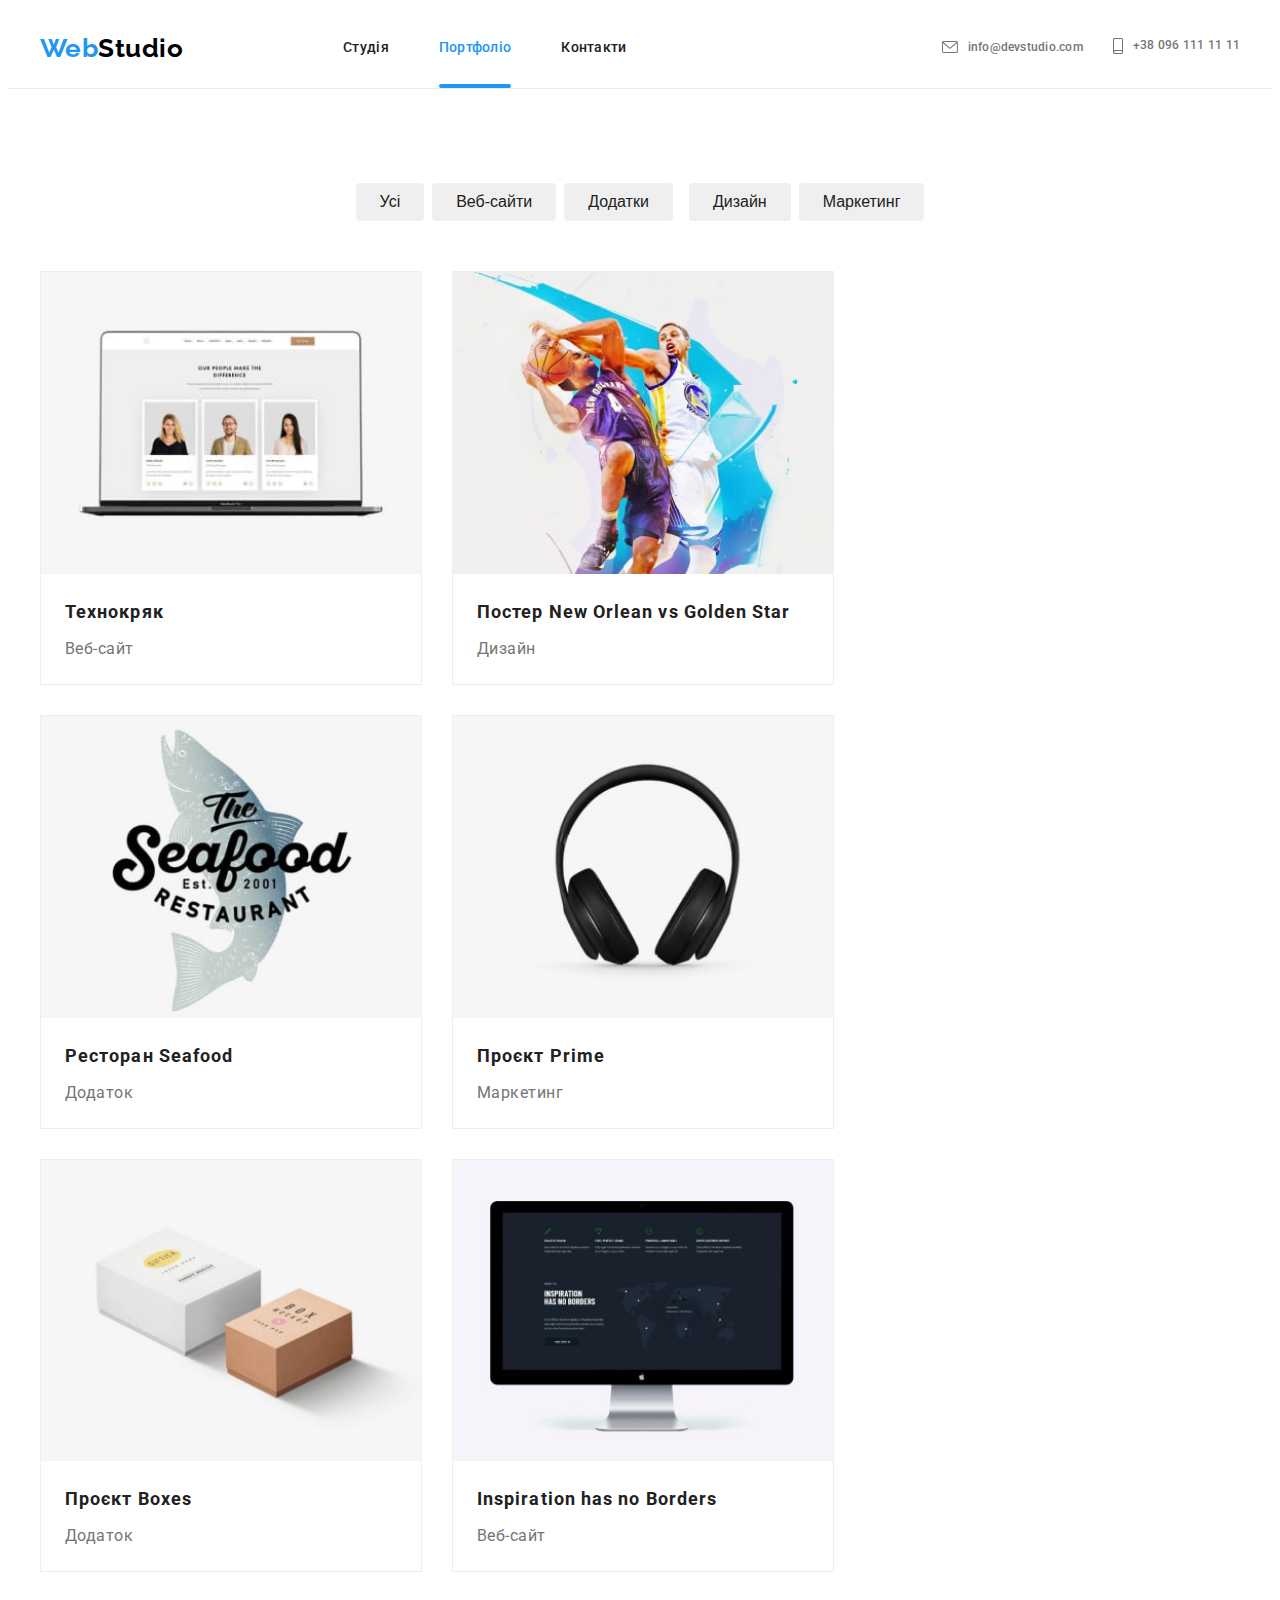
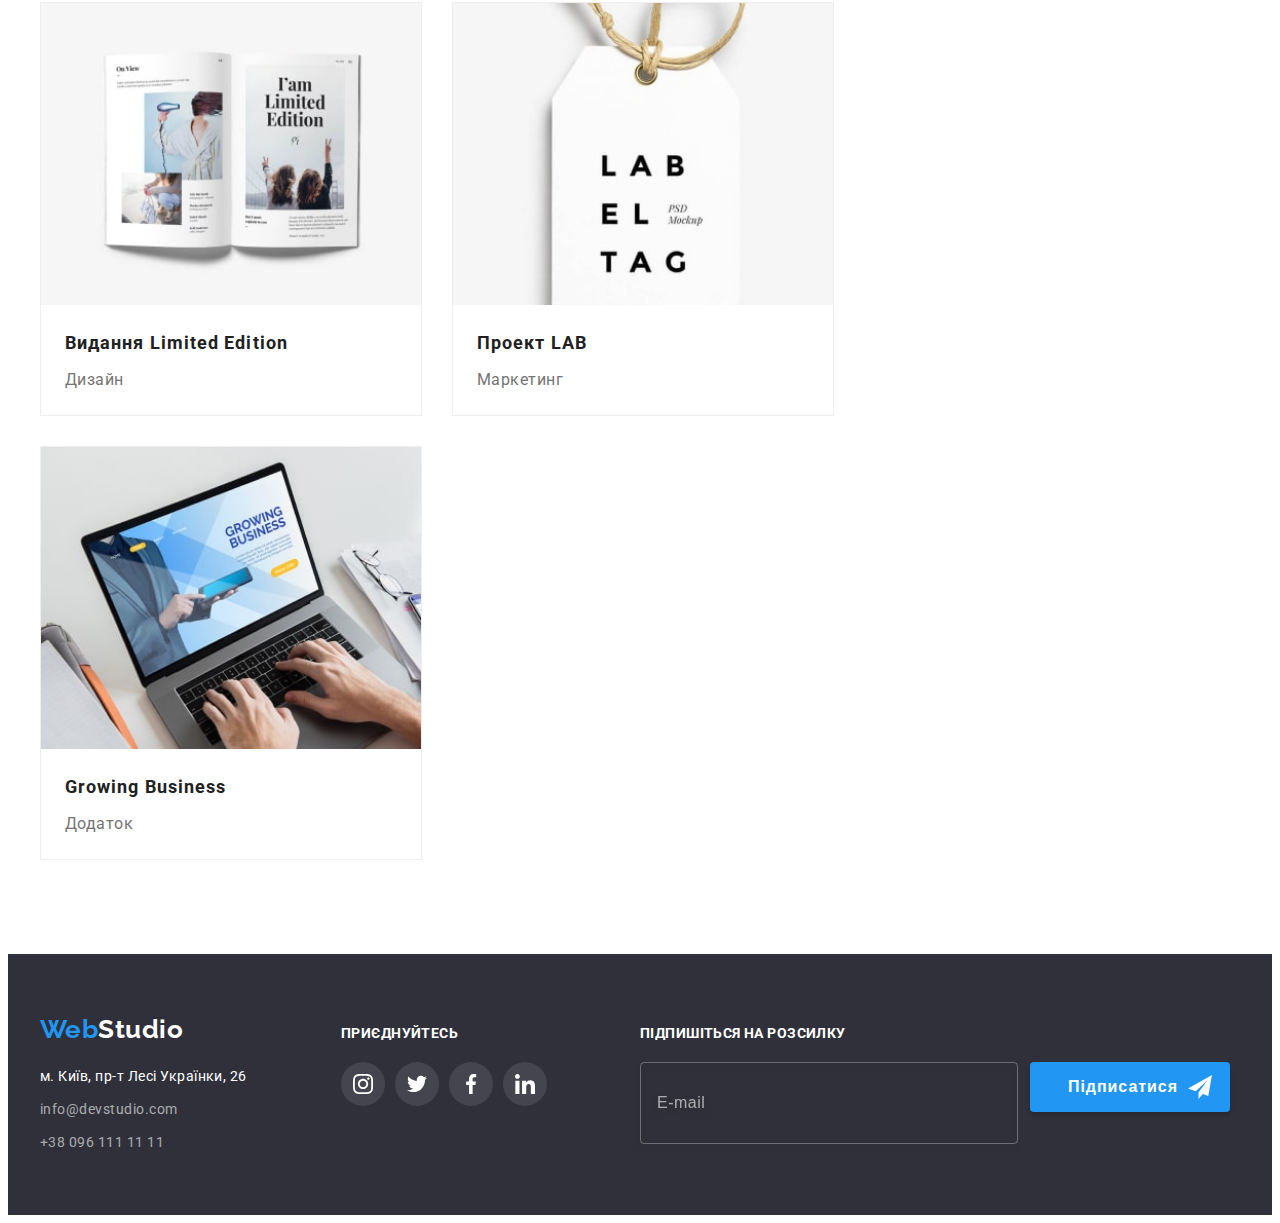
==== commit 02e0d400: "done" ====
--- a/portfolio.html
+++ b/portfolio.html
@@ -21,103 +21,136 @@
 
   <body>
     <!--Шапка сайта-->
-<header class="header">
-  <div class="header__container container">
-    <a href="./index.html" class="logo">Web<span class="logo__accent">Studio</span></a>
-    <button class="navigation-menu__button" type="button" aria-expanded="false" data-menu-button>
-      <svg class="menu-icon" width="40" height="40" aria-label="Мобільне меню" aria-controls="navigation__content">
-        <use class="menu-btn__menu" href="./images/icons.svg#menu"></use>
-        <use class="menu-btn__close" href="./images/icons.svg#close"></use>
-      </svg>
-    </button>
-    <div class="header__mobile" id="header__mobile" data-menu>
-      <ul class="navigation__list--menu">
-        <li class="navigation__item--menu">
-          <a class="navigation__link--menu current" href="./index.html">Студія</a>
-        </li>
-        <li class="navigation__item--menu">
-          <a class="navigation__link--menu" href="./portfolio.html">Портфоліо</a>
-        </li>
-        <li class="navigation__item--menu">
-          <a class="navigation__link--menu" href="">Контакти</a>
-        </li>
-      </ul>
-      <ul class="contacts--menu">
-        <li class="contacts__item--menu">
-          <a class="contacts__link--menu" href="tel:info@devstudio.com">
-            info@devstudio.com
-          </a>
-        </li>
-        <li class="contacts__item--menu">
-          <a class="contacts__link--menu" href="mailto:+380961111111">
-            +38 096 111 11 11
-          </a>
-        </li>
-      </ul>
-      <ul class="social-menu">
-        <li class="social-menu__item">
-          <a class="social-menu__link" href="">Instagram</a>
-        </li>
-        <li class="social-menu__item">
-          <a class="social-menu__link" href="">Twitter</a>
-        </li>
-        <li class="social-menu__item">
-          <a class="social-menu__link" href="">Facebook</a>
-        </li>
-        <li class="social-menu__item">
-          <a class="social-menu__link" href="">Linkedin</a>
-        </li>
-      </ul>
-    </div>
-    <div class="header__model">
-      <ul class="navigation__list">
-        <li class="navigation__item">
-          <a class="navigation__link " href="./index.html">Студія</a>
-        </li>
-        <li class="navigation__item">
-          <a class="navigation__link navigation__link--current" href="./portfolio.html">Портфоліо</a>
-        </li>
-        <li class="navigation__item">
-          <a class="navigation__link" href="">Контакти</a>
-        </li>
-      </ul>
-      <ul class="contacts">
-        <li class="contacts__item">
-          <a class="contacts__link" href="tel:info@devstudio.com"><svg class="contacts__icon" width="16" height="12">
-              <use href="./images/icons.svg#envelope" />
-            </svg>info@devstudio.com</a>
-        </li>
-        <li class="contacts__item">
-          <a class="contacts__link" href="mailto:+380961111111"><svg class="contacts__icon" width="10" height="16">
-              <use href="./images/icons.svg#smartphone" />
-            </svg>
-            +38 096 111 11 11
-          </a>
-        </li>
-      </ul>
-    </div>
-  </div>
-</header>
+    <header class="header">
+      <div class="header__container container">
+        <a href="./index.html" class="logo"
+          >Web<span class="logo__accent">Studio</span></a
+        >
+        <button
+          class="navigation-menu__button"
+          type="button"
+          aria-expanded="false"
+          data-menu-button
+        >
+          <svg
+            class="menu-icon"
+            width="40"
+            height="40"
+            aria-label="Мобільне меню"
+            aria-controls="navigation__content"
+          >
+            <use class="menu-btn__menu" href="./images/icons.svg#menu"></use>
+            <use class="menu-btn__close" href="./images/icons.svg#close"></use>
+          </svg>
+        </button>
+        <div class="header__mobile" id="header__mobile" data-menu>
+          <ul class="navigation__list--menu">
+            <li class="navigation__item--menu">
+              <a class="navigation__link--menu" href="./index.html">Студія</a>
+            </li>
+            <li class="navigation__item--menu">
+              <a class="navigation__link--menu current" href="./portfolio.html"
+                >Портфоліо</a
+              >
+            </li>
+            <li class="navigation__item--menu">
+              <a class="navigation__link--menu" href="">Контакти</a>
+            </li>
+          </ul>
+          <ul class="contacts--menu">
+            <li class="contacts__item--menu">
+              <a class="contacts__link--menu" href="tel:info@devstudio.com">
+                info@devstudio.com
+              </a>
+            </li>
+            <li class="contacts__item--menu">
+              <a
+                class="contacts__link--menu current"
+                href="mailto:+380961111111"
+              >
+                +38 096 111 11 11
+              </a>
+            </li>
+          </ul>
+          <ul class="social-menu">
+            <li class="social-menu__item">
+              <a class="social-menu__link" href="">Instagram</a>
+            </li>
+            <li class="social-menu__item">
+              <a class="social-menu__link" href="">Twitter</a>
+            </li>
+            <li class="social-menu__item">
+              <a class="social-menu__link" href="">Facebook</a>
+            </li>
+            <li class="social-menu__item">
+              <a class="social-menu__link" href="">Linkedin</a>
+            </li>
+          </ul>
+        </div>
+        <div class="header__model">
+          <ul class="navigation__list">
+            <li class="navigation__item">
+              <a class="navigation__link" href="./index.html">Студія</a>
+            </li>
+            <li class="navigation__item">
+              <a
+                class="navigation__link navigation__link--current"
+                href="./portfolio.html"
+                >Портфоліо</a
+              >
+            </li>
+            <li class="navigation__item">
+              <a class="navigation__link" href="">Контакти</a>
+            </li>
+          </ul>
+          <ul class="contacts">
+            <li class="contacts__item">
+              <a class="contacts__link" href="tel:info@devstudio.com"
+                ><svg class="contacts__icon" width="16" height="12">
+                  <use href="./images/icons.svg#envelope" /></svg
+                >info@devstudio.com</a
+              >
+            </li>
+            <li class="contacts__item">
+              <a class="contacts__link" href="mailto:+380961111111"
+                ><svg class="contacts__icon" width="10" height="16">
+                  <use href="./images/icons.svg#smartphone" />
+                </svg>
+                +38 096 111 11 11
+              </a>
+            </li>
+          </ul>
+        </div>
+      </div>
+    </header>
     <main>
       <!--Проект-->
-   <section class="section-project">
+      <section class="section-project">
         <div class="container">
-          <h1 class="visually-hidden ">Наші проєкти</h1>
+          <h1 class="visually-hidden">Наші проєкти</h1>
           <ul class="filter-project">
             <li class="filter-project__item">
               <button class="filter-project__button" type="button">Усі</button>
             </li>
             <li class="filter-project__item">
-              <button class="filter-project__button" type="button">Веб-сайти</button>
+              <button class="filter-project__button" type="button">
+                Веб-сайти
+              </button>
             </li>
             <li class="filter-project__item">
-              <button class="filter-project__button" type="button">Додатки</button>
+              <button class="filter-project__button" type="button">
+                Додатки
+              </button>
             </li>
             <li class="filter-project__item">
-              <button class="filter-project__button" type="button">Дизайн</button>
+              <button class="filter-project__button" type="button">
+                Дизайн
+              </button>
             </li>
             <li class="filter-project__item">
-              <button class="filter-project__button" type="button">Маркетинг</button>
+              <button class="filter-project__button" type="button">
+                Маркетинг
+              </button>
             </li>
           </ul>
           <ul class="project-work">
@@ -125,10 +158,26 @@
               <a class="project-work__link" href="">
                 <div class="project-work__overlay">
                   <picture>
-                    <source srcset="./images/teh-desk.jpg 1x, ./images/teh-desk2.jpg 2x" media="(min-width:1200px)">
-                    <source srcset="./images/teh-tab.jpg 1x, ./images/teh-tab2.jpg 2x" media="(min-width:768px)">
-                    <source srcset="./images/teh-mb.jpg 1x, ./images/teh-mb2.jpg 2x" media="(min-width:480px)">
-                    <img class="project-work__img" src="./images/teh-mb.jpg" alt="сайт">
+                    <source
+                      srcset="
+                        ./images/teh-desk.jpg  1x,
+                        ./images/teh-desk2.jpg 2x
+                      "
+                      media="(min-width:1200px)"
+                    />
+                    <source
+                      srcset="./images/teh-tab.jpg 1x, ./images/teh-tab2.jpg 2x"
+                      media="(min-width:768px)"
+                    />
+                    <source
+                      srcset="./images/teh-mb.jpg 1x, ./images/teh-mb2.jpg 2x"
+                      media="(min-width:480px)"
+                    />
+                    <img
+                      class="project-work__img"
+                      src="./images/teh-mb.jpg"
+                      alt="сайт"
+                    />
                   </picture>
                   <div class="project-work__meta">
                     <p class="project-work__text">
@@ -149,36 +198,76 @@
             <li class="project-work__item">
               <a class="project-work__link" href=""
                 ><div class="project-work__overlay">
-                      <picture>
-                        <source srcset="./images/post-desk.jpg 1x, ./images/post-desk2.jpg 2x" media="(min-width:1200px)">
-                        <source srcset="./images/post-tab.jpg 1x, ./images/post-tab2.jpg 2x" media="(min-width:768px)">
-                        <source srcset="./images/post-mb.jpg 1x, ./images/post-mb2.jpg 2x" media="(min-width:480px)">
-                        <img class="project-work__img" src="./images/post-mb.jpg" alt="дизайн">
-                      </picture>
-                  <div class="project-work__meta">
-                    <p class="project-work__text">
-                      Ресурс пропонує комплексні пропозиції з різним рівнем
-                      функціоналу та сервісів. Все це дозволить відвідувачу
-                      отримати вичерпні відомості про компанію чи приватну
-                      особу.
-                    </p>
-                  </div>
-                </div>
-                <div class="project-work__content">
-                  <h2 class="project-work__title">Постер New Orlean vs Golden Star</h2>
+                  <picture>
+                    <source
+                      srcset="
+                        ./images/post-desk.jpg  1x,
+                        ./images/post-desk2.jpg 2x
+                      "
+                      media="(min-width:1200px)"
+                    />
+                    <source
+                      srcset="
+                        ./images/post-tab.jpg  1x,
+                        ./images/post-tab2.jpg 2x
+                      "
+                      media="(min-width:768px)"
+                    />
+                    <source
+                      srcset="./images/post-mb.jpg 1x, ./images/post-mb2.jpg 2x"
+                      media="(min-width:480px)"
+                    />
+                    <img
+                      class="project-work__img"
+                      src="./images/post-mb.jpg"
+                      alt="дизайн"
+                    />
+                  </picture>
+                  <div class="project-work__meta">
+                    <p class="project-work__text">
+                      Ресурс пропонує комплексні пропозиції з різним рівнем
+                      функціоналу та сервісів. Все це дозволить відвідувачу
+                      отримати вичерпні відомості про компанію чи приватну
+                      особу.
+                    </p>
+                  </div>
+                </div>
+                <div class="project-work__content">
+                  <h2 class="project-work__title">
+                    Постер New Orlean vs Golden Star
+                  </h2>
                   <p class="project-work__product">Дизайн</p>
                 </div>
               </a>
             </li>
             <li class="project-work__item">
-              <a class="project-work__link" href="" 
+              <a class="project-work__link" href=""
                 ><div class="project-work__overlay">
-<picture>
-  <source srcset="./images/rest-desk.jpg 1x, ./images/rest-desk2.jpg 2x" media="(min-width:1200px)">
-  <source srcset="./images/rest-tab.jpg 1x, ./images/rest-tab2.jpg 2x" media="(min-width:768px)">
-  <source srcset="./images/rest-mb.jpg 1x, ./images/rest-mb2.jpg 2x" media="(min-width:480px)">
-  <img class="project-work__img" src="./images/rest-mb.jpg" alt="додаток">
-</picture>
+                  <picture>
+                    <source
+                      srcset="
+                        ./images/rest-desk.jpg  1x,
+                        ./images/rest-desk2.jpg 2x
+                      "
+                      media="(min-width:1200px)"
+                    />
+                    <source
+                      srcset="
+                        ./images/rest-tab.jpg  1x,
+                        ./images/rest-tab2.jpg 2x
+                      "
+                      media="(min-width:768px)"
+                    />
+                    <source
+                      srcset="./images/rest-mb.jpg 1x, ./images/rest-mb2.jpg 2x"
+                      media="(min-width:480px)"
+                    />
+                    <img
+                      class="project-work__img"
+                      src="./images/rest-mb.jpg"
+                      alt="додаток"
+                    />
+                  </picture>
                   <div class="project-work__meta">
                     <p class="project-work__text">
                       Ресурс пропонує комплексні пропозиції з різним рівнем
@@ -199,10 +288,29 @@
               <a class="project-work__link" href=""
                 ><div class="project-work__overlay">
                   <picture>
-                    <source srcset="./images/proe-desk.jpg 1x, ./images/proe-desk2.jpg 2x" media="(min-width:1200px)">
-                    <source srcset="./images/proe-tab.jpg 1x, ./images/proe-tab2.jpg 2x" media="(min-width:768px)">
-                    <source srcset="./images/proe-mb.jpg 1x, ./images/proe-mb2.jpg 2x" media="(min-width:480px)">
-                    <img class="project-work__img" src="./images/proe-mb.jpg" alt="маркетинг">
+                    <source
+                      srcset="
+                        ./images/proe-desk.jpg  1x,
+                        ./images/proe-desk2.jpg 2x
+                      "
+                      media="(min-width:1200px)"
+                    />
+                    <source
+                      srcset="
+                        ./images/proe-tab.jpg  1x,
+                        ./images/proe-tab2.jpg 2x
+                      "
+                      media="(min-width:768px)"
+                    />
+                    <source
+                      srcset="./images/proe-mb.jpg 1x, ./images/proe-mb2.jpg 2x"
+                      media="(min-width:480px)"
+                    />
+                    <img
+                      class="project-work__img"
+                      src="./images/proe-mb.jpg"
+                      alt="маркетинг"
+                    />
                   </picture>
                   <div class="project-work__meta">
                     <p class="project-work__text">
@@ -223,12 +331,31 @@
             <li class="project-work__item">
               <a class="project-work__link" href="">
                 <div class="project-work__overlay">
-                    <picture>
-                      <source srcset="./images/boxe-desk.jpg 1x, ./images/boxe-desk2.jpg 2x" media="(min-width:1200px)">
-                      <source srcset="./images/boxe-tab.jpg 1x, ./images/boxe-tab2.jpg 2x" media="(min-width:768px)">
-                      <source srcset="./images/boxe-mb.jpg 1x, ./images/boxe-mb2.jpg 2x" media="(min-width:480px)">
-                      <img class="project-work__img" src="./images/boxe-mb.jpg" alt="проєтк">
-                    </picture>
+                  <picture>
+                    <source
+                      srcset="
+                        ./images/boxe-desk.jpg  1x,
+                        ./images/boxe-desk2.jpg 2x
+                      "
+                      media="(min-width:1200px)"
+                    />
+                    <source
+                      srcset="
+                        ./images/boxe-tab.jpg  1x,
+                        ./images/boxe-tab2.jpg 2x
+                      "
+                      media="(min-width:768px)"
+                    />
+                    <source
+                      srcset="./images/boxe-mb.jpg 1x, ./images/boxe-mb2.jpg 2x"
+                      media="(min-width:480px)"
+                    />
+                    <img
+                      class="project-work__img"
+                      src="./images/boxe-mb.jpg"
+                      alt="проєтк"
+                    />
+                  </picture>
                   <div class="project-work__meta">
                     <p class="project-work__text">
                       Ресурс пропонує комплексні пропозиції з різним рівнем
@@ -248,22 +375,46 @@
               <a class="project-work__link" href="">
                 <div class="project-work__overlay">
                   <picture>
-                    <source srcset="./images/inspir-desk.jpg 1x, ./images/inspir-desk2.jpg 2x" media="(min-width:1200px)">
-                    <source srcset="./images/inspir-tab.jpg 1x, ./images/inspir-tab2.jpg 2x" media="(min-width:768px)">
-                    <source srcset="./images/inspir-mb.jpg 1x, ./images/inspir-mb2.jpg 2x" media="(min-width:480px)">
-                    <img class="project-work__img" src="./images/inspir-mb.jpg" alt="веб-сайт">
-                  </picture>
-                  <div class="project-work__meta">
-                    <p class="project-work__text">
-                      Ресурс пропонує комплексні пропозиції з різним рівнем
-                      функціоналу та сервісів. Все це дозволить відвідувачу
-                      отримати вичерпні відомості про компанію чи приватну
-                      особу.
-                    </p>
-                  </div>
-                </div>
-                <div class="project-work__content">
-                  <h2 class="project-work__title">Inspiration has no Borders</h2>
+                    <source
+                      srcset="
+                        ./images/inspir-desk.jpg  1x,
+                        ./images/inspir-desk2.jpg 2x
+                      "
+                      media="(min-width:1200px)"
+                    />
+                    <source
+                      srcset="
+                        ./images/inspir-tab.jpg  1x,
+                        ./images/inspir-tab2.jpg 2x
+                      "
+                      media="(min-width:768px)"
+                    />
+                    <source
+                      srcset="
+                        ./images/inspir-mb.jpg  1x,
+                        ./images/inspir-mb2.jpg 2x
+                      "
+                      media="(min-width:480px)"
+                    />
+                    <img
+                      class="project-work__img"
+                      src="./images/inspir-mb.jpg"
+                      alt="веб-сайт"
+                    />
+                  </picture>
+                  <div class="project-work__meta">
+                    <p class="project-work__text">
+                      Ресурс пропонує комплексні пропозиції з різним рівнем
+                      функціоналу та сервісів. Все це дозволить відвідувачу
+                      отримати вичерпні відомості про компанію чи приватну
+                      особу.
+                    </p>
+                  </div>
+                </div>
+                <div class="project-work__content">
+                  <h2 class="project-work__title">
+                    Inspiration has no Borders
+                  </h2>
                   <p class="project-work__product">Веб-сайт</p>
                 </div>
               </a>
@@ -272,10 +423,32 @@
               <a class="project-work__link" href=""
                 ><div class="project-work__overlay">
                   <picture>
-                    <source srcset="./images/limit-desk.jpg 1x, ./images/limit-desk2.jpg 2x" media="(min-width:1200px)">
-                    <source srcset="./images/limit-tab.jpg 1x, ./images/limit-tab2.jpg 2x" media="(min-width:768px)">
-                    <source srcset="./images/limit-mb.jpg 1x, ./images/limit-mb2.jpg 2x" media="(min-width:480px)">
-                    <img class="project-work__img" src="./images/limit-mb.jpg" alt="видання">
+                    <source
+                      srcset="
+                        ./images/limit-desk.jpg  1x,
+                        ./images/limit-desk2.jpg 2x
+                      "
+                      media="(min-width:1200px)"
+                    />
+                    <source
+                      srcset="
+                        ./images/limit-tab.jpg  1x,
+                        ./images/limit-tab2.jpg 2x
+                      "
+                      media="(min-width:768px)"
+                    />
+                    <source
+                      srcset="
+                        ./images/limit-mb.jpg  1x,
+                        ./images/limit-mb2.jpg 2x
+                      "
+                      media="(min-width:480px)"
+                    />
+                    <img
+                      class="project-work__img"
+                      src="./images/limit-mb.jpg"
+                      alt="видання"
+                    />
                   </picture>
                   <div class="project-work__meta">
                     <p class="project-work__text">
@@ -297,10 +470,26 @@
               <a class="project-work__link" href=""
                 ><div class="project-work__overlay">
                   <picture>
-                    <source srcset="./images/lab-desk.jpg 1x, ./images/lab-desk2.jpg 2x" media="(min-width:1200px)">
-                    <source srcset="./images/lab-tab.jpg 1x, ./images/lab-tab2.jpg 2x" media="(min-width:768px)">
-                    <source srcset="./images/lab-mb.jpg 1x, ./images/lab-mb2.jpg 2x" media="(min-width:480px)">
-                    <img class="project-work__img" src="./images/lab-mb.jpg" alt="проект">
+                    <source
+                      srcset="
+                        ./images/lab-desk.jpg  1x,
+                        ./images/lab-desk2.jpg 2x
+                      "
+                      media="(min-width:1200px)"
+                    />
+                    <source
+                      srcset="./images/lab-tab.jpg 1x, ./images/lab-tab2.jpg 2x"
+                      media="(min-width:768px)"
+                    />
+                    <source
+                      srcset="./images/lab-mb.jpg 1x, ./images/lab-mb2.jpg 2x"
+                      media="(min-width:480px)"
+                    />
+                    <img
+                      class="project-work__img"
+                      src="./images/lab-mb.jpg"
+                      alt="проект"
+                    />
                   </picture>
                   <div class="project-work__meta">
                     <p class="project-work__text">
@@ -321,12 +510,31 @@
             <li class="project-work__item">
               <a class="project-work__link" href=""
                 ><div class="project-work__overlay">
-                    <picture>
-                      <source srcset="./images/grow-desk.jpg 1x, ./images/grow-desk2.jpg 2x" media="(min-width:1200px)">
-                      <source srcset="./images/grom-tab.jpg 1x, ./images/grow-tab2.jpg 2x" media="(min-width:768px)">
-                      <source srcset="./images/grow-mb.jpg 1x, ./images/grow-mb2.jpg 2x" media="(min-width:480px)">
-                      <img class="project-work__img" src="./images/grow-mb.jpg" alt="бізнес додаток">
-                    </picture>
+                  <picture>
+                    <source
+                      srcset="
+                        ./images/grow-desk.jpg  1x,
+                        ./images/grow-desk2.jpg 2x
+                      "
+                      media="(min-width:1200px)"
+                    />
+                    <source
+                      srcset="
+                        ./images/grom-tab.jpg  1x,
+                        ./images/grow-tab2.jpg 2x
+                      "
+                      media="(min-width:768px)"
+                    />
+                    <source
+                      srcset="./images/grow-mb.jpg 1x, ./images/grow-mb2.jpg 2x"
+                      media="(min-width:480px)"
+                    />
+                    <img
+                      class="project-work__img"
+                      src="./images/grow-mb.jpg"
+                      alt="бізнес додаток"
+                    />
+                  </picture>
                   <div class="project-work__meta">
                     <p class="project-work__text">
                       Ресурс пропонує комплексні пропозиції з різним рівнем
@@ -348,77 +556,96 @@
       </section>
     </main>
     <!--Футер-->
- <footer class="footer">
-    <div class="container">
-      <ul class="footer__list">
-        <li class="footer__item footer__item--adress">
-          <div class="footer__navigation">
-            <a href="./index.html" class="logo footer-logo">Web<span class="logos">Studio</span></a>
-            <address class="adress">
-              <ul class="adress__list">
-                <li class="adress__item">
-                  <a class="adress__map" href="" target="_blank" rel="noopener noreferrer">
-                    м. Київ, пр-т Лесі Українки, 26
-                  </a>
+    <footer class="footer">
+      <div class="container">
+        <ul class="footer__list">
+          <li class="footer__item footer__item--adress">
+            <div class="footer__navigation">
+              <a href="./index.html" class="logo footer-logo"
+                >Web<span class="logos">Studio</span></a
+              >
+              <address class="adress">
+                <ul class="adress__list">
+                  <li class="adress__item">
+                    <a
+                      class="adress__map"
+                      href=""
+                      target="_blank"
+                      rel="noopener noreferrer"
+                    >
+                      м. Київ, пр-т Лесі Українки, 26
+                    </a>
+                  </li>
+                  <li class="adress__item">
+                    <a class="adress__link" href="tel:info@devstudio.com"
+                      >info@devstudio.com</a
+                    >
+                  </li>
+                  <li class="adress__item">
+                    <a class="adress__link" href="mailto:+380961111111"
+                      >+38 096 111 11 11</a
+                    >
+                  </li>
+                </ul>
+              </address>
+            </div>
+          </li>
+          <li class="footer__item footer__item--social">
+            <div class="foter-meta>">
+              <p class="social-networks__text">Приєднуйтесь</p>
+              <ul class="social-networks">
+                <li class="social-networks__item">
+                  <a class="social-networks__link" href=""
+                    ><svg class="social-networks__icon" width="20" height="20">
+                      <use href="./images/icons.svg#instagram" /></svg
+                  ></a>
                 </li>
-                <li class="adress__item">
-                  <a class="adress__link" href="tel:info@devstudio.com">info@devstudio.com</a>
+                <li class="social-networks__item">
+                  <a class="social-networks__link" href=""
+                    ><svg class="social-networks__icon" width="20" height="20">
+                      <use href="./images/icons.svg#twitter" /></svg
+                  ></a>
                 </li>
-                <li class="adress__item">
-                  <a class="adress__link" href="mailto:+380961111111">+38 096 111 11 11</a>
+                <li class="social-networks__item">
+                  <a class="social-networks__link" href=""
+                    ><svg class="social-networks__icon" width="20" height="20">
+                      <use href="./images/icons.svg#facebook" /></svg
+                  ></a>
+                </li>
+                <li class="social-networks__item">
+                  <a class="social-networks__link" href=""
+                    ><svg class="social-networks__icon" width="20" height="20">
+                      <use href="./images/icons.svg#linkedin" /></svg
+                  ></a>
                 </li>
               </ul>
-            </address>
-          </div>
-        </li>
-        <li class="footer__item footer__item--social">
-          <div class="foter-meta>">
-            <p class="social-networks__text">Приєднуйтесь</p>
-            <ul class="social-networks">
-              <li class="social-networks__item">
-                <a class="social-networks__link" href=""><svg class="social-networks__icon" width="20" height="20">
-                    <use href="./images/icons.svg#instagram" />
-                  </svg></a>
-              </li>
-              <li class="social-networks__item">
-                <a class="social-networks__link" href=""><svg class="social-networks__icon" width="20" height="20">
-                    <use href="./images/icons.svg#twitter" />
-                  </svg></a>
-              </li>
-              <li class="social-networks__item">
-                <a class="social-networks__link" href=""><svg class="social-networks__icon" width="20" height="20">
-                    <use href="./images/icons.svg#facebook" />
-                  </svg></a>
-              </li>
-              <li class="social-networks__item">
-                <a class="social-networks__link" href=""><svg class="social-networks__icon" width="20" height="20">
-                    <use href="./images/icons.svg#linkedin" />
-                  </svg></a>
-              </li>
-            </ul>
-          </div>
-        </li>
-        <li class="footer__item--form">
-          <p class="footer-form__text">Підпишіться на розсилку</p>
-          <div class="footer__meta">
-            <form class="footer-form">
-              <label class="footer-form__label">
-                <input class="footer-form__input" type="email" name="email" placeholder="E-mail" />
-              </label>
-  
-            </form>
-  
-            <button class="footer-form__button" type="submit">
-              Підписатися
-              <svg class="footer-form__icon" width="24" height="24">
-                <use href="./images/icons.svg#send" />
-              </svg>
-            </button>
-          </div>
-        </li>
-      </ul>
-    </div>
-  </footer>
+            </div>
+          </li>
+          <li class="footer__item--form">
+            <p class="footer-form__text">Підпишіться на розсилку</p>
+            <div class="footer__meta">
+              <form class="footer-form">
+                <label class="footer-form__label">
+                  <input
+                    class="footer-form__input"
+                    type="email"
+                    name="email"
+                    placeholder="E-mail"
+                  />
+                </label>
+              </form>
+
+              <button class="footer-form__button" type="submit">
+                Підписатися
+                <svg class="footer-form__icon" width="24" height="24">
+                  <use href="./images/icons.svg#send" />
+                </svg>
+              </button>
+            </div>
+          </li>
+        </ul>
+      </div>
+    </footer>
     <script class="mobile-container__js" src="./js/mobile-menu.js"></script>
   </body>
 </html>
--- a/css/main.min.css
+++ b/css/main.min.css
@@ -1 +1 @@
-.navigation__link--current::after{content:"";display:block;width:100%;height:3.75px;background-color:#2196f3;bottom:0;left:0;border-radius:2px}.adress__link:hover,.adress__map:hover,.contacts__link--menu:hover,.contacts__link:hover,.navigation__link:hover,.adress__link:focus,.adress__map:focus,.contacts__link--menu:focus,.contacts__link:focus,.navigation__link:focus{color:#2196f3}.project-work,.occupation__list{display:flex;flex-wrap:wrap}.header{background-color:#fff;border-bottom:1px solid #ececec;position:relative}.header__container{display:flex;align-items:center;justify-content:center}.logo{font-family:Raleway,cursive;font-weight:700;font-size:26px;line-height:1.19;text-decoration:none;color:#2196f3;justify-content:center;align-items:center;display:flex;padding-top:16px;padding-bottom:16px}@media screen and (min-width: 768px){.logo{padding-top:26px;padding-bottom:26px}}@media screen and (min-width: 1200px){.logo{padding-top:24px;padding-bottom:24px}}.logo__accent{color:#000}.logos{color:#fff}@media screen and (min-width: 768px){.navigation__item:not(:last-child){margin-right:50px}}.navigation__list{display:flex}@media screen and (min-width: 768px){.navigation__list{margin-left:88px;margin-right:87px}}@media screen and (min-width: 1200px){.navigation__list{margin-left:93px;margin-right:315px}}.navigation__link{position:relative;padding-top:32px;padding-bottom:32px;display:block;font-weight:500;font-size:14px;line-height:1.14;letter-spacing:.02em;text-decoration:none;color:#212121;transition:color 250ms cubic-bezier(0.4, 0, 0.2, 1)}.navigation__link--current{color:#2196f3;text-decoration:none}.navigation__link--current::after{position:absolute}@media screen and (min-width: 768px)and (max-width: 1200px){.contacts{display:flex;flex-direction:column;justify-content:center;align-items:baseline}}@media screen and (min-width: 1200px){.contacts{justify-content:center;align-items:center;display:flex;flex-direction:row;margin-bottom:0}}.contacts__link{justify-content:center;align-items:center;display:flex;font-weight:500;font-size:12px;line-height:1.16;letter-spacing:.02em;text-decoration:none;color:#757575;transition:color 250ms cubic-bezier(0.4, 0, 0.2, 1)}.contacts__link:hover .contacts__icon{fill:#2196f3}.contacts__link:focus .contacts__icon{fill:#2196f3}@media screen and (min-width: 1200px){.contacts__link{justify-content:center;align-items:center;display:inline-flex}}@media screen and (max-width: 1199px){.contacts__item:not(:last-child){margin-bottom:10px}}@media screen and (min-width: 1200px){.contacts__item:not(:last-child){margin-right:30px}}.contacts__icon{margin-right:8px;fill:#757575;transition:fill 250ms cubic-bezier(0.4, 0, 0.2, 1)}@media screen and (min-width: 1200px){.contacts__icon{margin-right:10px}}.header__model{display:none}@media screen and (min-width: 768px){.header__model{display:flex}.header__mobile{display:none}}.navigation-menu__button{display:inline-flex;align-items:center;justify-content:center;align-content:center;margin-left:auto;margin-bottom:auto;margin-top:auto;border:0;background-color:rgba(0,0,0,0);width:40px;height:40px;z-index:2}@media screen and (min-width: 768px){.navigation-menu__button{display:none}}.navigation-menu__button .menu-btn__close{display:none}.navigation-menu__button.is-open .menu-btn__close{display:block}.navigation-menu__button.is-open .menu-btn__menu{display:none}.header__mobile{padding:40px;display:none;flex-direction:column;position:absolute;top:0;left:0;background-color:#fff;width:100vw;height:100vh}@media screen and (min-width: 768px){.header__mobile{display:none}}.header__mobile.is-open{display:flex;z-index:1}@media screen and (min-width: 768px){.header__mobile.is-open{display:none}}.social-menu{margin-top:auto;display:flex;align-items:flex-start}@media screen and (min-width: 768px){.social-menu{display:none}}.social-menu__link{text-decoration:none;font-weight:500;font-size:18px;line-height:1.22;letter-spacing:.02em;color:#2196f3}.social-menu__item:not(:last-child){margin-right:10px;flex-wrap:wrap}.social-menu__item:not(:last-child)::after{content:"";margin-left:10px;border-right:1px solid rgba(33,33,33,.2)}@media screen and (min-width: 768px){.navigation__list--menu{display:none}}.navigation__item--menu{text-align:left;font-weight:500;font-size:40px;line-height:1.175;letter-spacing:.02em}.navigation__item--menu:not(:last-child){margin-bottom:32px}.navigation__link--menu{text-decoration:none;color:#212121}.navigation__link--menu:hover,.navigation__link--menu:focus{color:#2196f3}.menu-btn__menu:hover,.menu-btn__close:hover,.menu-btn__menu:focus,.menu-btn__close:focus{fill:#2196f3}.contacts--menu{margin-top:auto}@media screen and (min-width: 768px){.contacts--menu{display:none}.contacts--menu .contacts__item--menu{font-weight:500;font-size:24px;line-height:1.16;letter-spacing:.02em}.contacts--menu .contacts__item--menu:not(:last-child){margin-bottom:32px}}.contacts__link--menu{text-decoration:none;color:#757575;font-weight:500;font-size:24px;line-height:28px;letter-spacing:.02em}.contacts__item--menu:not(:last-child){margin-bottom:32px}.hero{max-width:100%;height:400px;margin:0 auto;padding-top:118px;padding-bottom:118px;text-align:center;background-color:#2f303a;background-repeat:no-repeat;background-size:cover;background-image:linear-gradient(rgba(47, 48, 58, 0.4), rgba(47, 48, 58, 0.4)),url("../images/mobile/hero.jpg")}@media screen and (min-width: 480px){.hero{background-image:linear-gradient(rgba(47, 48, 58, 0.4), rgba(47, 48, 58, 0.4)),url("../images/tablet/hero.jpg")}}@media screen and (min-width: 768px){.hero{background-image:linear-gradient(rgba(47, 48, 58, 0.4), rgba(47, 48, 58, 0.4)),url("../images/desktop/hero.jpg")}}@media screen and (min-width: 1200px){.hero{height:600px;padding-top:200px;padding-bottom:200px}}.hero__title{max-width:360px;margin:0 auto;font-weight:900;font-size:26px;line-height:1.6;text-align:center;letter-spacing:.06em;text-transform:uppercase;color:#fff}@media screen and (min-width: 1200px){.hero__title{max-width:696px;margin:0 auto;font-weight:900;font-size:44px;line-height:1.36}}@media screen and (max-width: 480px)and (min-device-pixel-ratio: 2),screen and (max-width: 480px)and (--webkit-min-device-pixel-ratio: 2),screen and (max-width: 480px)and (-webkit-min-device-pixel-ratio: 2),screen and (max-width: 480px)and (min-resolution: 192dpi),screen and (max-width: 480px)and (min-resolution: 2dppx){.heroi__box{background-image:url("../images/mobile/hero@2x.jpg")}}@media screen and (min-width: 481px)and (min-device-pixel-ratio: 2),screen and (min-width: 481px)and (--webkit-min-device-pixel-ratio: 2),screen and (min-width: 481px)and (-webkit-min-device-pixel-ratio: 2),screen and (min-width: 481px)and (min-resolution: 192dpi),screen and (min-width: 481px)and (min-resolution: 2dppx){.heroi__box{background-image:url("../images/tablet/hero@2x.jpg")}}@media screen and (min-width: 768px)and (min-device-pixel-ratio: 2),screen and (min-width: 768px)and (--webkit-min-device-pixel-ratio: 2),screen and (min-width: 768px)and (-webkit-min-device-pixel-ratio: 2),screen and (min-width: 768px)and (min-resolution: 192dpi),screen and (min-width: 768px)and (min-resolution: 2dppx){.heroi__box{background-image:url("../images/desktop/hero@2x.jpg")}}.hero__button{border-radius:4px;padding-top:10px;padding-bottom:10px;margin-top:30px;height:50px;font-weight:700;font-size:16px;line-height:1.87;align-items:center;text-align:center;letter-spacing:.06em;color:#fff;background-color:#2196f3;transition:250ms cubic-bezier(0.4, 0, 0.2, 1)}@media screen and (min-width: 480px){.hero__button{width:200px}}@media screen and (min-width: 1200px){.hero__button{width:216px}}.backdrop{position:fixed;top:50%;left:50%;width:450px;height:609px;background-color:rgba(0,0,0,.2);transition:250ms cubic-bezier(0.4, 0, 0.2, 1);z-index:2;transform:translate(-50%, -50%)}.backdrop__modal{overflow:scroll;min-width:370px;min-height:342px;background-color:#fff;position:absolute;top:50%;left:50%;transform:translate(-50%, -50%)}@media screen and (min-width: 1200px){.backdrop__modal{min-width:528px;min-height:581px}}.backdrop.is-hidden{opacity:0;pointer-events:none;overflow:visible;transition:250ms cubic-bezier(0.4, 0, 0.2, 1)}.backdrop.is-hidden .backdrop__modal{transform:translate(-50%, -50%)}.backdrop__button{width:30px;height:30px;background-color:#fff;border-radius:50%;justify-content:center;align-items:center;display:flex;border:1px solid rgba(0,0,0,.1019607843);padding:0;margin-left:auto;margin-top:8px;margin-right:8px;transition:fill 250ms cubic-bezier(0.4, 0, 0.2, 1);cursor:pointer}.backdrop__button:hover .backdrop__icon{fill:#2196f3}.backdrop__button:focus .backdrop__icon{fill:#2196f3}.backdrop__icon{transition:fill 250ms cubic-bezier(0.4, 0, 0.2, 1);cursor:pointer}.form-modal{padding-bottom:40px;padding-left:40px;padding-right:40px;width:100%;height:100%;margin-left:auto;margin-right:auto}.form-modal__title{max-width:360px;font-weight:700;font-size:20px;line-height:1.5;text-align:center;letter-spacing:.03em;margin:0 auto 12px auto;color:#212121}.form-modal__content{display:flex;flex-direction:column;margin-bottom:10px;position:relative}.form-modal__label{font-weight:400;font-size:12px;line-height:1.16;letter-spacing:.01em;color:#757575;text-align:start;margin-top:0;margin-bottom:4px}.form-modal__input{width:370px;height:40px;padding-left:30px;padding-top:11px;padding-bottom:11px;padding-right:30px}@media screen and (min-width: 1200px){.form-modal__input{width:448px}}.form-modal__input:hover~.form-modal__icon{fill:#2196f3}.form-modal__input:focus~.form-modal__icon{fill:#2196f3}.form-modal__textarea{width:370px;height:120px;padding:12px 16px}@media screen and (min-width: 1200px){.form-modal__textarea{width:448px}}.form-modal__textarea::-moz-placeholder{font-weight:400;font-size:12px;line-height:1.16;letter-spacing:.01em;color:rgba(117,117,117,.5)}.form-modal__textarea:-ms-input-placeholder{font-weight:400;font-size:12px;line-height:1.16;letter-spacing:.01em;color:rgba(117,117,117,.5)}.form-modal__textarea::placeholder{font-weight:400;font-size:12px;line-height:1.16;letter-spacing:.01em;color:rgba(117,117,117,.5)}.form-modal__input,.form-modal__textarea{margin-top:0;margin-bottom:0;outline:0;border:1px solid rgba(33,33,33,.2);border-radius:4px;transition:fill,border 250ms cubic-bezier(0.4, 0, 0.2, 1)}.form-modal__input:hover,.form-modal__textarea:hover,.form-modal__input:focus,.form-modal__textarea:focus{border:1px solid #2196f3;border-radius:4px}.form-modal__icon{position:absolute;top:0;left:12px;transform:translateY(160%);transition:fill 250ms cubic-bezier(0.4, 0, 0.2, 1)}.form-modal__checkbox{margin-top:20px;margin-bottom:30px}.form-modal__checkbox--input{position:absolute;width:1px;height:1px;margin:-1px;bottom:0;padding:0;clip:rect(0 0 0 0);overflow:hidden}.form-modal__checkbox--label{font-weight:400;letter-spacing:.03em;color:#757575;justify-content:center;align-items:center;display:flex}@media screen and (min-width: 480px){.form-modal__checkbox--label{font-size:12px;line-height:1.16}}@media screen and (min-width: 768px){.form-modal__checkbox--label{font-size:12px;line-height:1.16}}@media screen and (min-width: 1200px){.form-modal__checkbox--label{font-size:14px;line-height:1.71}}.form-modal__checkbox--icon::before{content:" ";display:block;align-self:center;width:16px;height:15px;border:2px solid #212121;box-shadow:0px 4px 4px rgba(0,0,0,.25);border-radius:2px;margin-right:7px}.form-modal__checkbox--input:checked+.form-modal__checkbox--label .form-modal__checkbox--icon::before{content:" ";width:16px;height:15px;background-color:#2196f3;background-image:url("../images/check.svg");background-size:contain;background-origin:border-box;border-radius:2px;border:2px solid #2196f3}.form-modal__checkbox--link{-webkit-text-decoration-line:underline;text-decoration-line:underline;color:#2196f3}.form-modal__button{cursor:pointer;width:200px;height:50px;background-color:#2196f3;box-shadow:0px 4px 4px rgba(0,0,0,.15);border-radius:4px;font-weight:700;font-size:16px;line-height:1.8;justify-content:center;align-items:center;display:flex;text-align:center;letter-spacing:.06em;color:#fff;margin-top:0;margin-bottom:0;margin-left:auto;margin-right:auto;padding:10px 52px}.feature{padding-top:60px;padding-bottom:60px}@media screen and (min-width: 1200px){.feature{padding-top:94px;padding-bottom:94px}}.feature__content{background-color:#f5f4fa;border-radius:4px;justify-content:center;align-items:center;display:flex;height:120px}@media screen and (max-width: 767px){.feature__item:not(:last-child){margin-bottom:30px}}@media screen and (min-width: 768px){.feature__item{width:354px;margin-bottom:0}}@media screen and (min-width: 1200px){.feature__item{width:270px;margin-bottom:0}}@media screen and (min-width: 768px){.feature__list{display:flex;flex-wrap:wrap;gap:30px}}.feature__icon{width:70px;height:70px;justify-content:center;align-items:center;display:flex}.feature__title{margin-right:0;margin-left:0;margin-top:30px;margin-bottom:10px;font-weight:700;font-size:14px;line-height:1.14;text-transform:uppercase;color:#212121;text-align:center}@media screen and (min-width: 768px){.feature__title{text-align:left}}.feature__text{margin:0;font-weight:400;font-size:14px;line-height:1.7}@media screen and (min-width: 1200px){.occupation{display:block}}.occupation{padding-bottom:94px}@media screen and (max-width: 1199px){.occupation{display:none}}.occupation__title{margin-top:0;margin-bottom:50px;font-weight:700;font-size:36px;line-height:1.16;text-align:center;color:#212121}.occupation__item{width:370px;height:294px;margin-right:30px;position:relative}.occupation__item:nth-child(3n){margin-right:0}.occupation__content{background:rgba(47,48,58,.8);position:absolute;width:100%;height:70px;margin:0;bottom:0;right:0}.occupation__text{font-weight:700;font-size:14px;line-height:1.14;text-align:center;letter-spacing:.03em;text-transform:uppercase;color:#fff;padding-top:27px;padding-bottom:27px;margin:0}@media screen and (min-width: 1200px){.occupation{display:block}}.section{padding-top:60px;padding-bottom:60px;background-color:#f5f4fa}@media screen and (min-width: 1200px){.section{padding-top:94px;padding-bottom:94px}}.section__title{margin-top:0;margin-bottom:30px;font-weight:700;font-size:36px;line-height:1.16;text-align:center;color:#212121}@media screen and (min-width: 480px){.section__title{font-size:28px;line-height:1.17}}@media screen and (min-width: 1200px){.section__title{font-size:36px;line-height:1.16;margin-bottom:50px}}.team__content{padding-top:30px;padding-bottom:24px}@media screen and (min-width: 768px){.team{display:flex;flex-wrap:wrap;gap:30px}}.team__item{box-shadow:0px 1px 3px rgba(0,0,0,.12),0px 1px 1px rgba(0,0,0,.14),0px 2px 1px rgba(0,0,0,.2);border-radius:0px 0px 4px 4px;border-radius:0px 0px 4px 4px;background-color:#fff}@media screen and (max-width: 767px){.team__item{width:450px}.team__item:not(:last-child){margin-bottom:30px}}@media screen and (min-width: 768px){.team__item{width:354px;margin:0}}@media screen and (min-width: 1200px){.team__item{width:270px;margin:0}}.team__title{margin-top:0;margin-bottom:10px;font-weight:500;font-size:16px;line-height:1.19;text-align:center;color:#212121}.team__text{margin-top:0;margin-bottom:16px;font-weight:400;font-size:16px;line-height:1.18;text-align:center}.social{justify-content:center;align-items:center;display:flex}.social__item:not(:last-child){margin-right:10px}.social__link{border-radius:50%;justify-content:center;align-items:center;display:flex;width:40px;height:40px;background-color:#fff;transition:background-color 250ms cubic-bezier(0.4, 0, 0.2, 1)}.social__link:hover{background-color:#2196f3}.social__link:focus{background-color:#2196f3}.social__icon{width:20px;height:20px;fill:#afb1b8;transition:fill 250ms cubic-bezier(0.4, 0, 0.2, 1)}.social__link:hover .social__icon,.social__link:focus .social__icon{fill:#fff}.client{padding-top:60px;padding-bottom:60px}@media screen and (min-width: 1200px){.client{padding-top:94px;padding-bottom:94px}}.client__title{margin-top:0;margin-bottom:30px;margin-left:0;margin-right:0;text-align:center;letter-spacing:.03em;color:#212121}@media screen and (min-width: 480px){.client__title{font-size:28px;line-height:1.17}}@media screen and (min-width: 1200px){.client__title{font-size:36px;line-height:1.16;margin-bottom:50px}}.client__list{justify-content:center;align-items:center;display:flex;flex-wrap:wrap;margin:-15px}@media screen and (min-width: 1200px){.client__list{flex-wrap:nowrap}}.client__item{width:calc((100% - 60px)/2);margin:15px}@media screen and (min-width: 768px){.client__item{width:calc((100% - 90px)/3);margin:15px}}.client__link{border:1px solid #afb1b8;border-radius:4px;height:92px;justify-content:center;align-items:center;display:flex;transition:border 250ms cubic-bezier(0.4, 0, 0.2, 1)}.client__link:hover{border:1px solid #2196f3}.client__link:focus{border:1px solid #2196f3}.client__icon{justify-content:center;align-items:center;display:flex;fill:#afb1b8;transition:fill 250ms cubic-bezier(0.4, 0, 0.2, 1)}.client__link:hover .client__icon,.client__link:focus .client__icon{fill:#2196f3}.section-project{padding-top:60px;padding-bottom:60px}@media screen and (min-width: 1200px){.section-project{padding-top:94px;padding-bottom:94px}}.filter-project{margin-top:0;margin-bottom:35px;flex-wrap:wrap}@media screen and (max-width: 768px){.filter-project{display:flex}}@media screen and (min-width: 768px){.filter-project{margin-bottom:30px;justify-content:center;align-items:center;display:flex}}@media screen and (min-width: 1200px){.filter-project{margin-bottom:50px}}.filter-project__button{border-radius:4px;padding:6px 24px;cursor:pointer;font-weight:500;font-size:16px;line-height:1.62;color:#212121;transition:color,background-color 250ms cubic-bezier(0.4, 0, 0.2, 1)}.filter-project__item{align-items:flex-start;text-align:left;border-radius:4px;transition:box-shadow 250ms cubic-bezier(0.4, 0, 0.2, 1)}.filter-project__item:not(:last-child){margin-right:8px}.filter-project__item:nth-child(3n){margin-right:16px}@media screen and (max-width: 767px){.filter-project__item:not(:last-child){margin-bottom:15px}}.filter-project__item:hover,.filter-project__item:focus{box-shadow:0px 3px 1px rgba(0,0,0,.1),0px 1px 2px rgba(0,0,0,.08),0px 2px 2px rgba(0,0,0,.12);border-radius:4px}.filter-project .filter-project__button:hover,.filter-project .filter-project__button:focus{color:#fff;background-color:#2196f3}.project-work{margin:-15px}.project-work__link{text-decoration:none}@media screen and (max-width: 767px){.project-work{margin-left:auto;margin-right:auto}}.project-work__item{background-color:#fff;border:1px solid #eee;transition:box-shadow 250ms cubic-bezier(0.4, 0, 0.2, 1)}@media screen and (max-width: 767px){.project-work__item{width:450px}.project-work__item:not(:last-child){margin-bottom:30px}}@media screen and (min-width: 768px){.project-work__item{width:calc((100% - 60px)/2);margin:15px}}@media screen and (min-width: 1200px){.project-work__item{width:calc((100% - 90px)/3);margin:15px}}.project-work__item:hover{box-shadow:0px 1px 1px rgba(0,0,0,.12),0px 4px 4px rgba(0,0,0,.06),1px 4px 6px rgba(0,0,0,.16)}.project-work__overlay{position:relative;overflow:hidden;transition:250ms cubic-bezier(0.4, 0, 0.2, 1)}.project-work__meta{position:absolute;bottom:0;left:0;margin:0;width:100%;height:100%;background-color:#2196f3;padding:63px 24px;transform:translateY(100%);opacity:0;overflow:hidden;transition:250ms cubic-bezier(0.4, 0, 0.2, 1)}.project-work__link:hover .project-work__meta{opacity:1}.project-work__link:hover .project-work__meta{transform:translateY(0)}.project-work__content{padding:20px 24px}.project-work__text{font-weight:400;font-size:18px;line-height:1.5;letter-spacing:.03em;color:#fff;margin:0}.project-work__title{margin-top:0;margin-bottom:4px;font-weight:700;font-size:18px;line-height:2;letter-spacing:.06em;text-decoration:none;color:#212121}.project-work__product{margin-top:0;margin-bottom:0;font-weight:400;font-size:16px;line-height:1.87;text-decoration:none;color:#757575}.footer{margin-top:0;margin-bottom:0;padding-top:60px;padding-bottom:60px;background-color:#2f303a;text-align:center}.footer-logo{padding:0}@media screen and (min-width: 1200px){.footer__navigation{margin-right:70px;display:flex;flex-direction:column;align-items:flex-start;text-align:start}}@media screen and (min-width: 768px)and (max-width: 1199px){.footer__list{display:flex;flex-wrap:wrap;flex-basis:calc((100% - 10px)/2);justify-content:space-around}}@media screen and (min-width: 1200px){.footer__list{display:flex}}@media screen and (max-width: 768px){.footer__item{display:flex;flex-direction:column;align-items:center;justify-content:space-evenly;margin-bottom:60px}}.adress__list{margin-top:20px}.adress__item:not(:last-child){margin-bottom:9px}.adress__map{font-weight:400;font-size:14px;line-height:1.71;text-decoration:none;font-style:normal;color:#fff;transition:color 250ms cubic-bezier(0.4, 0, 0.2, 1)}.adress__link{font-weight:400;font-size:14px;line-height:1.71;text-decoration:none;font-style:normal;color:rgba(255,255,255,.6);transition:color 250ms cubic-bezier(0.4, 0, 0.2, 1)}.social-networks{justify-content:center;align-items:center;display:flex;margin-bottom:37px}.social-networks .footer__item--form{width:570px}@media screen and (max-width: 1199px){.footer__item--form{display:flex;flex-direction:column;align-items:center;justify-content:space-evenly;margin-top:60px}}@media screen and (min-width: 1200px){.footer__item--form{display:flex;flex-wrap:wrap;height:100px;margin-top:12px;margin-left:93px}}.social-networks__item:not(:last-child){margin-right:10px}.footer-form{justify-content:center;align-items:center;display:flex}.footer-form__text{text-align:left}.footer-form__button{margin-left:12px;justify-content:center;align-items:center;display:flex;text-align:center}@media screen and (min-width: 1200px){.footer__item--social{margin-top:12px}}.social-networks{margin-bottom:37px}.social-networks__text{font-weight:700;font-size:14px;line-height:1.14;letter-spacing:.03em;text-transform:uppercase;color:#fff;margin-top:0;margin-bottom:20px;text-align:center}@media screen and (min-width: 1200px){.social-networks__text{text-align:start}}.social-networks__item:not(:last-child){margin-right:10px}.social-networks__link{border-radius:50%;justify-content:center;align-items:center;display:flex;width:44px;height:44px;background-color:rgba(255,255,255,.1);transition:250ms cubic-bezier(0.4, 0, 0.2, 1)}.social-networks__link:hover{background-color:#2196f3}.social-networks__link:focus{background-color:#2196f3}.social-networks__icon{fill:#fff}.footer-form__text{font-weight:700;font-size:14px;line-height:1.14;letter-spacing:.03em;text-transform:uppercase;color:#fff;margin-bottom:20px;margin-top:0;display:block}@media screen and (min-width: 1200px){.footer-form__text{flex-basis:100%}}.footer-form__input{width:358px;height:50px;border:1px solid rgba(255,255,255,.3);filter:drop-shadow(0px 4px 4px rgba(0, 0, 0, 0.15));border-radius:4px;background-color:rgba(0,0,0,0);padding:0;outline:0;padding-left:16px;padding-top:15px;padding-bottom:15px;color:#fff;margin-bottom:20px}.footer-form__input::-moz-placeholder{font-weight:400;font-size:16px;line-height:1.25;justify-content:center;align-items:center;display:flex;letter-spacing:.03em;color:rgba(255,255,255,.6)}.footer-form__input:-ms-input-placeholder{font-weight:400;font-size:16px;line-height:1.25;justify-content:center;align-items:center;display:flex;letter-spacing:.03em;color:rgba(255,255,255,.6)}.footer-form__input::placeholder{font-weight:400;font-size:16px;line-height:1.25;justify-content:center;align-items:center;display:flex;letter-spacing:.03em;color:rgba(255,255,255,.6)}.footer-form__icon{margin-left:10px;margin-right:8px;text-align:center}@media screen and (min-width: 1200px){.footer__meta{display:flex;margin-bottom:34px}}.footer-form__button{width:200px;height:50px;background-color:#2196f3;box-shadow:0px 4px 4px rgba(0,0,0,.15);border-radius:4px;font-weight:700;font-size:16px;line-height:1.87;justify-content:center;align-items:center;display:inline-flex;text-align:center;letter-spacing:.06em;color:#fff;padding-top:10px;padding-bottom:10px;padding-left:28px;padding-right:0}.adress{width:231px}body{color:#757575;font-family:Roboto,sans-serif;letter-spacing:.03em}ul{list-style:none;margin:0;padding:0}button{border:none}textarea{resize:none}.container{margin:0 auto;padding:0 15px}@media screen and (min-width: 480px){.container{width:480px}}@media screen and (min-width: 768px){.container{width:768px}}@media screen and (min-width: 1200px){.container{width:1200px}}.visually-hidden{position:absolute;width:1px;height:1px;margin:-1px;border:0;padding:0;white-space:nowrap;-webkit-clip-path:inset(100%);clip-path:inset(100%);clip:rect(0 0 0 0);overflow:hidden}img{width:100%;height:auto;display:block}/*# sourceMappingURL=main.min.css.map */+.navigation__link--current::after{content:"";display:block;width:100%;height:3.75px;background-color:#2196f3;bottom:0;left:0;border-radius:2px}.adress__link:hover,.adress__map:hover,.contacts__link--menu:hover,.contacts__link:hover,.navigation__link:hover,.adress__link:focus,.adress__map:focus,.contacts__link--menu:focus,.contacts__link:focus,.navigation__link:focus{color:#2196f3}.project-work,.occupation__list{display:flex;flex-wrap:wrap}.header{background-color:#fff;border-bottom:1px solid #ececec}.header__container{justify-content:space-between;align-items:center;display:flex;position:relative;height:60px}@media screen and (min-width: 768px){.header__container{height:80px}}.logo{font-family:Raleway,cursive;font-weight:700;font-size:26px;line-height:1.19;text-decoration:none;color:#2196f3;justify-content:center;align-items:center;display:flex}.logo__accent{color:#000}.logos{color:#fff}@media screen and (min-width: 768px){.navigation__item:not(:last-child){margin-right:50px}}.navigation__list{display:flex}@media screen and (min-width: 768px){.navigation__list{margin-left:88px;margin-right:87px}}@media screen and (min-width: 1200px){.navigation__list{margin-left:93px;margin-right:315px}}.navigation__link{position:relative;padding:32px 0;display:block;font-weight:500;font-size:14px;line-height:1.14;letter-spacing:.02em;text-decoration:none;color:#212121;transition:color 250ms cubic-bezier(0.4, 0, 0.2, 1)}.navigation__link--current{color:#2196f3;text-decoration:none}.navigation__link--current::after{position:absolute}@media screen and (min-width: 768px)and (max-width: 1200px){.contacts{justify-content:center;align-items:flex-start;display:flex;flex-direction:column}}@media screen and (min-width: 1200px){.contacts{justify-content:center;align-items:center;display:flex;flex-direction:row;margin-bottom:0}}.contacts__link{justify-content:center;align-items:center;display:flex;font-weight:500;font-size:12px;line-height:1.16;letter-spacing:.02em;text-decoration:none;color:#757575;transition:color 250ms cubic-bezier(0.4, 0, 0.2, 1)}.contacts__link:hover .contacts__icon{fill:#2196f3}.contacts__link:focus .contacts__icon{fill:#2196f3}@media screen and (min-width: 1200px){.contacts__link{justify-content:center;align-items:center;display:inline-flex}}@media screen and (max-width: 1199px){.contacts__item:not(:last-child){margin-bottom:10px}}@media screen and (min-width: 1200px){.contacts__item:not(:last-child){margin-right:30px}}.contacts__icon{margin-right:8px;fill:#757575;transition:fill 250ms cubic-bezier(0.4, 0, 0.2, 1)}@media screen and (min-width: 1200px){.contacts__icon{margin-right:10px}}.header__model{display:flex}@media screen and (max-width: 767px){.header__model{display:none}}.navigation-menu__button{display:flex;align-items:center;border:0;background-color:rgba(0,0,0,0);padding:0;position:relative;z-index:5}@media screen and (min-width: 768px){.navigation-menu__button{display:none}}.navigation-menu__button .menu-btn__close{display:none}.navigation-menu__button.is-open .menu-btn__close{display:block}.navigation-menu__button.is-open .menu-btn__menu{display:none}.header__mobile{display:none;overflow:auto}@media screen and (min-width: 768px){.header__mobile{display:none}}.header__mobile.is-open{padding:48px 40px;position:fixed;display:flex;flex-direction:column;justify-content:space-between;background-color:#fff;width:100vw;height:100vh;top:0;left:0;z-index:1}@media screen and (min-width: 768px){.header__mobile.is-open{display:none}}.social-menu{margin-top:auto;display:flex;align-items:flex-start;flex-wrap:wrap}@media screen and (min-width: 768px){.social-menu{display:none}}.social-menu__link{text-decoration:none;font-weight:500;font-size:18px;line-height:1.22;letter-spacing:.02em;color:#2196f3}.social-menu__item:not(:last-child){margin-right:10px;flex-wrap:wrap}.social-menu__item:not(:last-child)::after{content:"";margin-left:10px;border-right:1px solid rgba(33,33,33,.2)}@media screen and (min-width: 768px){.navigation__list--menu{display:none}}.navigation__item--menu{text-align:left;font-weight:500;font-size:40px;line-height:1.175;letter-spacing:.02em}.navigation__item--menu:not(:last-child){margin-bottom:32px}.navigation__link--menu{text-decoration:none;color:#212121}.navigation__link--menu.current{color:#2196f3}.navigation__link--menu:hover,.navigation__link--menu:focus{color:#2196f3}.menu-btn__menu:hover,.menu-btn__close:hover,.menu-btn__menu:focus,.menu-btn__close:focus{fill:#2196f3}.contacts--menu{margin-top:auto;display:flex;flex-direction:column-reverse}@media screen and (min-width: 768px){.contacts--menu{display:none}}.contacts__item--menu{font-weight:500;font-size:24px;line-height:1.16;letter-spacing:.02em;margin-bottom:32px}.contacts__item--menu:not(:last-child){margin-bottom:0}.contacts__link--menu{text-decoration:none;color:#757575;font-weight:500;font-size:24px;line-height:1.16;letter-spacing:.02em}.contacts__link--menu.current{color:#2196f3;font-size:34px;line-height:1.17}.hero{max-width:100%;height:400px;margin:0 auto;padding-top:118px;padding-bottom:118px;text-align:center;background-color:#2f303a;background-repeat:no-repeat;background-size:cover;background-image:linear-gradient(rgba(47, 48, 58, 0.4), rgba(47, 48, 58, 0.4)),url("../images/mobile/hero.jpg")}@media screen and (min-width: 768px){.hero{background-image:linear-gradient(rgba(47, 48, 58, 0.4), rgba(47, 48, 58, 0.4)),url("../images/tablet/hero.jpg")}}@media screen and (min-width: 1200px){.hero{background-image:linear-gradient(rgba(47, 48, 58, 0.4), rgba(47, 48, 58, 0.4)),url("../images/desktop/hero.jpg")}}@media screen and (min-width: 1200px){.hero{height:600px;padding-top:200px;padding-bottom:200px}}.hero__title{max-width:360px;margin:0 auto;font-weight:900;font-size:26px;line-height:1.6;text-align:center;letter-spacing:.06em;text-transform:uppercase;color:#fff}@media screen and (min-width: 1200px){.hero__title{max-width:696px;margin:0 auto;font-weight:900;font-size:44px;line-height:1.36}}@media screen and (max-width: 480px)and (min-device-pixel-ratio: 2),screen and (max-width: 480px)and (--webkit-min-device-pixel-ratio: 2),screen and (max-width: 480px)and (-webkit-min-device-pixel-ratio: 2),screen and (max-width: 480px)and (min-resolution: 192dpi),screen and (max-width: 480px)and (min-resolution: 2dppx){.hero__box{background-image:url("../images/mobile/hero@2x.jpg")}}@media screen and (min-width: 481px)and (min-device-pixel-ratio: 2),screen and (min-width: 481px)and (--webkit-min-device-pixel-ratio: 2),screen and (min-width: 481px)and (-webkit-min-device-pixel-ratio: 2),screen and (min-width: 481px)and (min-resolution: 192dpi),screen and (min-width: 481px)and (min-resolution: 2dppx){.hero__box{background-image:url("../images/tablet/hero@2x.jpg")}}@media screen and (min-width: 768px)and (min-device-pixel-ratio: 2),screen and (min-width: 768px)and (--webkit-min-device-pixel-ratio: 2),screen and (min-width: 768px)and (-webkit-min-device-pixel-ratio: 2),screen and (min-width: 768px)and (min-resolution: 192dpi),screen and (min-width: 768px)and (min-resolution: 2dppx){.hero__box{background-image:url("../images/desktop/hero@2x.jpg")}}.hero__button{border-radius:4px;padding-top:10px;padding-bottom:10px;margin-top:30px;height:50px;font-weight:700;font-size:16px;line-height:1.87;text-align:center;letter-spacing:.06em;color:#fff;background-color:#2196f3;transition:250ms cubic-bezier(0.4, 0, 0.2, 1)}@media screen and (min-width: 480px){.hero__button{width:200px}}@media screen and (min-width: 1200px){.hero__button{width:216px}}.backdrop{position:fixed;top:50%;left:50%;width:450px;height:609px;transition:250ms cubic-bezier(0.4, 0, 0.2, 1);z-index:10;transform:translate(-50%, -50%)}.backdrop__modal{overflow:scroll;min-width:370px;min-height:342px;background-color:#fff;position:absolute;top:50%;left:50%;transform:translate(-50%, -50%)}@media screen and (min-width: 1200px){.backdrop__modal{min-width:528px;min-height:581px}}.backdrop.is-hidden{opacity:0;pointer-events:none;overflow:visible;overflow:hidden;transition:250ms cubic-bezier(0.4, 0, 0.2, 1)}.backdrop.is-hidden .backdrop__modal{transform:translate(-50%, -50%)}.backdrop__button{width:30px;height:30px;background-color:#fff;border-radius:50%;justify-content:center;align-items:center;display:flex;border:1px solid rgba(0,0,0,.1019607843);padding:0;position:absolute;top:10px;right:5px;transition:fill 250ms cubic-bezier(0.4, 0, 0.2, 1);cursor:pointer}.backdrop__button:hover .backdrop__icon{fill:#2196f3}.backdrop__button:focus .backdrop__icon{fill:#2196f3}.backdrop__icon{transition:fill 250ms cubic-bezier(0.4, 0, 0.2, 1);cursor:pointer}.form-modal{padding:40px;width:100%;height:100%;margin-left:auto;margin-right:auto}.form-modal__title{font-weight:700;font-size:20px;line-height:1.15;text-align:center;letter-spacing:.03em;margin:0 auto 2px auto;color:#212121}@media screen and (max-width: 1199px){.form-modal__title{max-width:360px;line-height:1.5}}.form-modal__content{display:flex;flex-direction:column;position:relative;margin-top:10px}.form-modal__label{font-weight:400;font-size:12px;line-height:1.16;letter-spacing:.01em;color:#757575;text-align:start;margin-top:0;margin-bottom:4px}.form-modal__input{width:370px;height:40px;padding:11px 40px}@media screen and (min-width: 1200px){.form-modal__input{width:448px}}.form-modal__input:hover~.form-modal__icon{fill:#2196f3}.form-modal__input:focus~.form-modal__icon{fill:#2196f3}.form-modal__textarea{width:370px;height:120px;padding:12px 16px}@media screen and (min-width: 1200px){.form-modal__textarea{width:448px}}.form-modal__textarea::-moz-placeholder{font-weight:400;font-size:12px;line-height:1.16;letter-spacing:.01em;color:rgba(117,117,117,.5)}.form-modal__textarea:-ms-input-placeholder{font-weight:400;font-size:12px;line-height:1.16;letter-spacing:.01em;color:rgba(117,117,117,.5)}.form-modal__textarea::placeholder{font-weight:400;font-size:12px;line-height:1.16;letter-spacing:.01em;color:rgba(117,117,117,.5)}.form-modal__input,.form-modal__textarea{margin-top:0;margin-bottom:0;outline:0;border:1px solid rgba(33,33,33,.2);border-radius:4px;transition:fill,border 250ms cubic-bezier(0.4, 0, 0.2, 1)}.form-modal__input:hover,.form-modal__textarea:hover,.form-modal__input:focus,.form-modal__textarea:focus{border:1px solid #2196f3;border-radius:4px}.form-modal__icon{position:absolute;top:0;left:12px;transform:translateY(160%);transition:fill 250ms cubic-bezier(0.4, 0, 0.2, 1)}.form-modal__checkbox{margin-top:20px;margin-bottom:30px}.form-modal__checkbox--input{position:absolute;width:1px;height:1px;margin:-1px;bottom:0;padding:0;clip:rect(0 0 0 0);overflow:hidden}.form-modal__checkbox--label{font-weight:400;letter-spacing:.03em;color:#757575;justify-content:center;align-items:center;display:flex}@media screen and (min-width: 480px){.form-modal__checkbox--label{font-size:12px;line-height:1.16}}@media screen and (min-width: 768px){.form-modal__checkbox--label{font-size:12px;line-height:1.16}}@media screen and (min-width: 1200px){.form-modal__checkbox--label{font-size:14px;line-height:1.71}}.form-modal__checkbox--icon::before{content:" ";display:block;align-self:center;width:16px;height:15px;border:2px solid #212121;box-shadow:0px 4px 4px rgba(0,0,0,.25);border-radius:2px;margin-right:7px}.form-modal__checkbox--input:checked+.form-modal__checkbox--label .form-modal__checkbox--icon::before{content:" ";width:16px;height:15px;background-color:#2196f3;background-image:url("../images/check.svg");background-size:contain;background-origin:border-box;border-radius:2px;border:2px solid #2196f3}.form-modal__checkbox--link{-webkit-text-decoration-line:underline;text-decoration-line:underline;color:#2196f3}.form-modal__button{cursor:pointer;width:200px;height:50px;background-color:#2196f3;box-shadow:0px 4px 4px rgba(0,0,0,.15);border-radius:4px;font-weight:700;font-size:16px;line-height:1.8;justify-content:center;align-items:center;display:flex;text-align:center;letter-spacing:.06em;color:#fff;margin:0 auto;padding:10px 52px}.feature{padding:60px 0}@media screen and (min-width: 1200px){.feature{padding:94px 0}}.feature__content{background-color:#f5f4fa;border-radius:4px;justify-content:center;align-items:center;display:flex;height:120px}@media screen and (max-width: 767px){.feature__item:not(:last-child){margin-bottom:30px}}@media screen and (min-width: 768px){.feature__item{width:354px;margin-bottom:0}}@media screen and (min-width: 1200px){.feature__item{width:270px;margin-bottom:0}}@media screen and (min-width: 768px){.feature__list{display:flex;flex-wrap:wrap;gap:30px}}.feature__icon{width:70px;height:70px;justify-content:center;align-items:center;display:flex}.feature__title{margin-right:0;margin-left:0;margin-top:30px;margin-bottom:10px;font-weight:700;font-size:14px;line-height:1.14;text-transform:uppercase;color:#212121;text-align:center}@media screen and (min-width: 768px){.feature__title{text-align:left}}.feature__text{margin:0;font-weight:400;font-size:14px;line-height:1.7}.occupation{padding-bottom:94px}@media screen and (max-width: 1199px){.occupation{display:none}}@media screen and (min-width: 1200px){.occupation{display:block}}.occupation__title{margin-top:0;margin-bottom:50px;font-weight:700;font-size:36px;line-height:1.16;text-align:center;color:#212121}.occupation__item{width:370px;height:294px;margin-right:30px;position:relative}.occupation__item:nth-child(3n){margin-right:0}.occupation__content{background:rgba(47,48,58,.8);position:absolute;width:100%;height:70px;margin:0;bottom:0;right:0}.occupation__text{font-weight:700;font-size:14px;line-height:1.14;text-align:center;letter-spacing:.03em;text-transform:uppercase;color:#fff;padding-top:27px;padding-bottom:27px;margin:0}.section{padding:60px 0;background-color:#f5f4fa}@media screen and (min-width: 1200px){.section{padding:94px 0}}.section__title{margin-top:0;margin-bottom:30px;font-weight:700;font-size:36px;line-height:1.16;text-align:center;color:#212121}@media screen and (min-width: 480px){.section__title{font-size:28px;line-height:1.17}}@media screen and (min-width: 1200px){.section__title{font-size:36px;line-height:1.16;margin-bottom:50px}}.team__content{padding-top:30px;padding-bottom:24px}@media screen and (min-width: 768px){.team{display:flex;flex-wrap:wrap;gap:30px}}.team__item{box-shadow:0px 1px 3px rgba(0,0,0,.12),0px 1px 1px rgba(0,0,0,.14),0px 2px 1px rgba(0,0,0,.2);border-radius:0px 0px 4px 4px;border-radius:0px 0px 4px 4px;background-color:#fff}@media screen and (max-width: 767px){.team__item{max-width:450px}.team__item:not(:last-child){margin-bottom:30px}}@media screen and (min-width: 768px){.team__item{width:354px;margin:0}}@media screen and (min-width: 1200px){.team__item{width:270px;margin:0}}.team__title{margin-top:0;margin-bottom:10px;font-weight:500;font-size:16px;line-height:1.19;text-align:center;color:#212121}.team__text{margin-top:0;margin-bottom:16px;font-weight:400;font-size:16px;line-height:1.18;text-align:center}.social{justify-content:center;align-items:center;display:flex}.social__item:not(:last-child){margin-right:10px}.social__link{border-radius:50%;justify-content:center;align-items:center;display:flex;width:40px;height:40px;background-color:#fff;transition:background-color 250ms cubic-bezier(0.4, 0, 0.2, 1)}.social__link:hover{background-color:#2196f3}.social__link:focus{background-color:#2196f3}.social__icon{width:20px;height:20px;fill:#afb1b8;transition:fill 250ms cubic-bezier(0.4, 0, 0.2, 1)}.social__link:hover .social__icon,.social__link:focus .social__icon{fill:#fff}.client{padding:60px 0}@media screen and (min-width: 1200px){.client{padding:94px 0}}.client__title{margin-top:0;margin-bottom:30px;margin-left:0;margin-right:0;text-align:center;letter-spacing:.03em;color:#212121}@media screen and (min-width: 480px){.client__title{font-size:28px;line-height:1.17}}@media screen and (min-width: 1200px){.client__title{font-size:36px;line-height:1.16;margin-bottom:50px}}.client__list{justify-content:center;align-items:center;display:flex;flex-wrap:wrap;margin:-15px}@media screen and (min-width: 1200px){.client__list{flex-wrap:nowrap}}.client__item{width:calc((100% - 60px)/2);margin:15px}@media screen and (min-width: 768px){.client__item{width:calc((100% - 90px)/3);margin:15px}}.client__link{border:1px solid #afb1b8;border-radius:4px;height:92px;justify-content:center;align-items:center;display:flex;transition:border 250ms cubic-bezier(0.4, 0, 0.2, 1)}.client__link:hover,.client__link:focus{border:1px solid #2196f3}.client__icon{justify-content:center;align-items:center;display:flex;fill:#afb1b8;transition:fill 250ms cubic-bezier(0.4, 0, 0.2, 1)}.client__link:hover .client__icon,.client__link:focus .client__icon{fill:#2196f3}.section-project{padding:60px 0}@media screen and (min-width: 1200px){.section-project{padding:94px 0}}.filter-project{margin-top:0;margin-bottom:35px;flex-wrap:wrap;display:flex}@media screen and (min-width: 768px){.filter-project{margin-bottom:30px;justify-content:center;align-items:center;display:flex}}@media screen and (min-width: 1200px){.filter-project{margin-bottom:50px}}.filter-project__button{border-radius:4px;padding:6px 24px;cursor:pointer;font-weight:500;font-size:16px;line-height:1.62;color:#212121;transition:color,background-color 250ms cubic-bezier(0.4, 0, 0.2, 1)}.filter-project__item{align-items:flex-start;text-align:left;border-radius:4px;transition:box-shadow 250ms cubic-bezier(0.4, 0, 0.2, 1)}.filter-project__item:not(:last-child){margin-right:8px}.filter-project__item:nth-child(3n){margin-right:16px}@media screen and (max-width: 767px){.filter-project__item:not(:last-child){margin-bottom:15px}}.filter-project__item:hover,.filter-project__item:focus{box-shadow:0px 3px 1px rgba(0,0,0,.1),0px 1px 2px rgba(0,0,0,.08),0px 2px 2px rgba(0,0,0,.12);border-radius:4px}.filter-project .filter-project__button:hover,.filter-project .filter-project__button:focus{color:#fff;background-color:#2196f3}.project-work{margin:-15px}.project-work__link{text-decoration:none}@media screen and (max-width: 767px){.project-work{margin-left:auto;margin-right:auto}}.project-work__item{background-color:#fff;border:1px solid #eee;transition:box-shadow 250ms cubic-bezier(0.4, 0, 0.2, 1)}@media screen and (max-width: 767px){.project-work__item{width:450px}.project-work__item:not(:last-child){margin-bottom:30px}}@media screen and (min-width: 768px){.project-work__item{width:calc((100% - 60px)/2);margin:15px}}@media screen and (min-width: 1200px){.project-work__item{width:calc((100% - 90px)/3);margin:15px}}.project-work__item:hover{box-shadow:0px 1px 1px rgba(0,0,0,.12),0px 4px 4px rgba(0,0,0,.06),1px 4px 6px rgba(0,0,0,.16)}.project-work__overlay{position:relative;overflow:hidden;transition:250ms cubic-bezier(0.4, 0, 0.2, 1)}.project-work__meta{position:absolute;bottom:0;left:0;margin:0;width:100%;height:100%;background-color:#2196f3;padding:63px 24px;transform:translateY(100%);opacity:0;overflow:hidden;transition:250ms cubic-bezier(0.4, 0, 0.2, 1)}.project-work__link:hover .project-work__meta{opacity:1}.project-work__link:hover .project-work__meta{transform:translateY(0)}.project-work__content{padding:20px 24px}.project-work__text{font-weight:400;font-size:18px;line-height:1.5;letter-spacing:.03em;color:#fff;margin:0}.project-work__title{margin-top:0;margin-bottom:4px;font-weight:700;font-size:18px;line-height:2;letter-spacing:.06em;text-decoration:none;color:#212121}.project-work__product{margin-top:0;margin-bottom:0;font-weight:400;font-size:16px;line-height:1.87;text-decoration:none;color:#757575}.footer{margin-top:0;margin-bottom:0;padding:60px 0;background-color:#2f303a;text-align:center}.footer-logo{padding:0}@media screen and (min-width: 1200px){.footer__navigation{margin-right:70px;display:flex;flex-direction:column;align-items:flex-start;text-align:start}}@media screen and (min-width: 768px)and (max-width: 1199px){.footer__list{display:flex;flex-wrap:wrap;flex-basis:calc((100% - 10px)/2);justify-content:space-around}}@media screen and (min-width: 1200px){.footer__list{display:flex}}@media screen and (max-width: 768px){.footer__item{display:flex;flex-direction:column;align-items:center;justify-content:space-evenly;margin-bottom:60px}}.adress__list{margin-top:20px}.adress__item:not(:last-child){margin-bottom:9px}.adress__map{font-weight:400;font-size:14px;line-height:1.71;text-decoration:none;font-style:normal;color:#fff;transition:color 250ms cubic-bezier(0.4, 0, 0.2, 1)}.adress__link{font-weight:400;font-size:14px;line-height:1.71;text-decoration:none;font-style:normal;color:rgba(255,255,255,.6);transition:color 250ms cubic-bezier(0.4, 0, 0.2, 1)}.social-networks{justify-content:center;align-items:center;display:flex;margin-bottom:37px}.social-networks .footer__item--form{width:570px}@media screen and (max-width: 1199px){.footer__item--form{display:flex;flex-direction:column;align-items:center;justify-content:space-evenly}}@media screen and (min-width: 1200px){.footer__item--form{display:flex;flex-wrap:wrap;height:100px;margin-top:12px;margin-left:93px}}.social-networks__item:not(:last-child){margin-right:10px}.footer-form{justify-content:center;align-items:center;display:flex}.footer-form__text{text-align:left}.footer-form__button{margin-left:12px;justify-content:center;align-items:center;display:flex;text-align:center}@media screen and (min-width: 1200px){.footer__item--social{margin-top:12px}}.social-networks{margin-bottom:37px}.social-networks__text{font-weight:700;font-size:14px;line-height:1.14;letter-spacing:.03em;text-transform:uppercase;color:#fff;margin-top:0;margin-bottom:20px;text-align:center}@media screen and (min-width: 1200px){.social-networks__text{text-align:start}}.social-networks__item:not(:last-child){margin-right:10px}.social-networks__link{border-radius:50%;justify-content:center;align-items:center;display:flex;width:44px;height:44px;background-color:rgba(255,255,255,.1);transition:250ms cubic-bezier(0.4, 0, 0.2, 1)}.social-networks__link:hover{background-color:#2196f3}.social-networks__link:focus{background-color:#2196f3}.social-networks__icon{fill:#fff}.footer-form__text{font-weight:700;font-size:14px;line-height:1.14;letter-spacing:.03em;text-transform:uppercase;color:#fff;margin-bottom:20px;margin-top:0;display:block}@media screen and (min-width: 1200px){.footer-form__text{flex-basis:100%}}.footer-form__input{width:90vw;height:50px;border:1px solid rgba(255,255,255,.3);filter:drop-shadow(0px 4px 4px rgba(0, 0, 0, 0.15));border-radius:4px;background-color:rgba(0,0,0,0);outline:0;padding-left:16px;padding-top:15px;padding-bottom:15px;color:#fff;margin-bottom:20px}.footer-form__input::-moz-placeholder{font-weight:400;font-size:16px;line-height:1.25;justify-content:center;align-items:center;display:flex;letter-spacing:.03em;color:rgba(255,255,255,.6)}.footer-form__input:-ms-input-placeholder{font-weight:400;font-size:16px;line-height:1.25;justify-content:center;align-items:center;display:flex;letter-spacing:.03em;color:rgba(255,255,255,.6)}.footer-form__input::placeholder{font-weight:400;font-size:16px;line-height:1.25;justify-content:center;align-items:center;display:flex;letter-spacing:.03em;color:rgba(255,255,255,.6)}@media screen and (min-width: 768px){.footer-form__input{width:358px}}.footer-form__icon{margin-left:10px;margin-right:8px;text-align:center}@media screen and (min-width: 1200px){.footer__meta{display:flex;margin-bottom:34px}}.footer-form__button{width:200px;height:50px;background-color:#2196f3;box-shadow:0px 4px 4px rgba(0,0,0,.15);border-radius:4px;font-weight:700;font-size:16px;line-height:1.87;justify-content:center;align-items:center;display:inline-flex;text-align:center;letter-spacing:.06em;color:#fff;padding-top:10px;padding-bottom:10px;padding-left:28px;padding-right:0}.adress{width:231px}body{color:#757575;font-family:Roboto,sans-serif;letter-spacing:.03em}ul{list-style:none;margin:0;padding:0}button{border:none}textarea{resize:none}.container{margin:0 auto;padding:0 15px}@media screen and (min-width: 480px){.container{width:480px}}@media screen and (min-width: 768px){.container{width:768px}}@media screen and (min-width: 1200px){.container{width:1200px}}.visually-hidden{position:absolute;width:1px;height:1px;margin:-1px;border:0;padding:0;white-space:nowrap;-webkit-clip-path:inset(100%);clip-path:inset(100%);clip:rect(0 0 0 0);overflow:hidden}img{width:100%;height:auto;display:block}/*# sourceMappingURL=main.min.css.map */